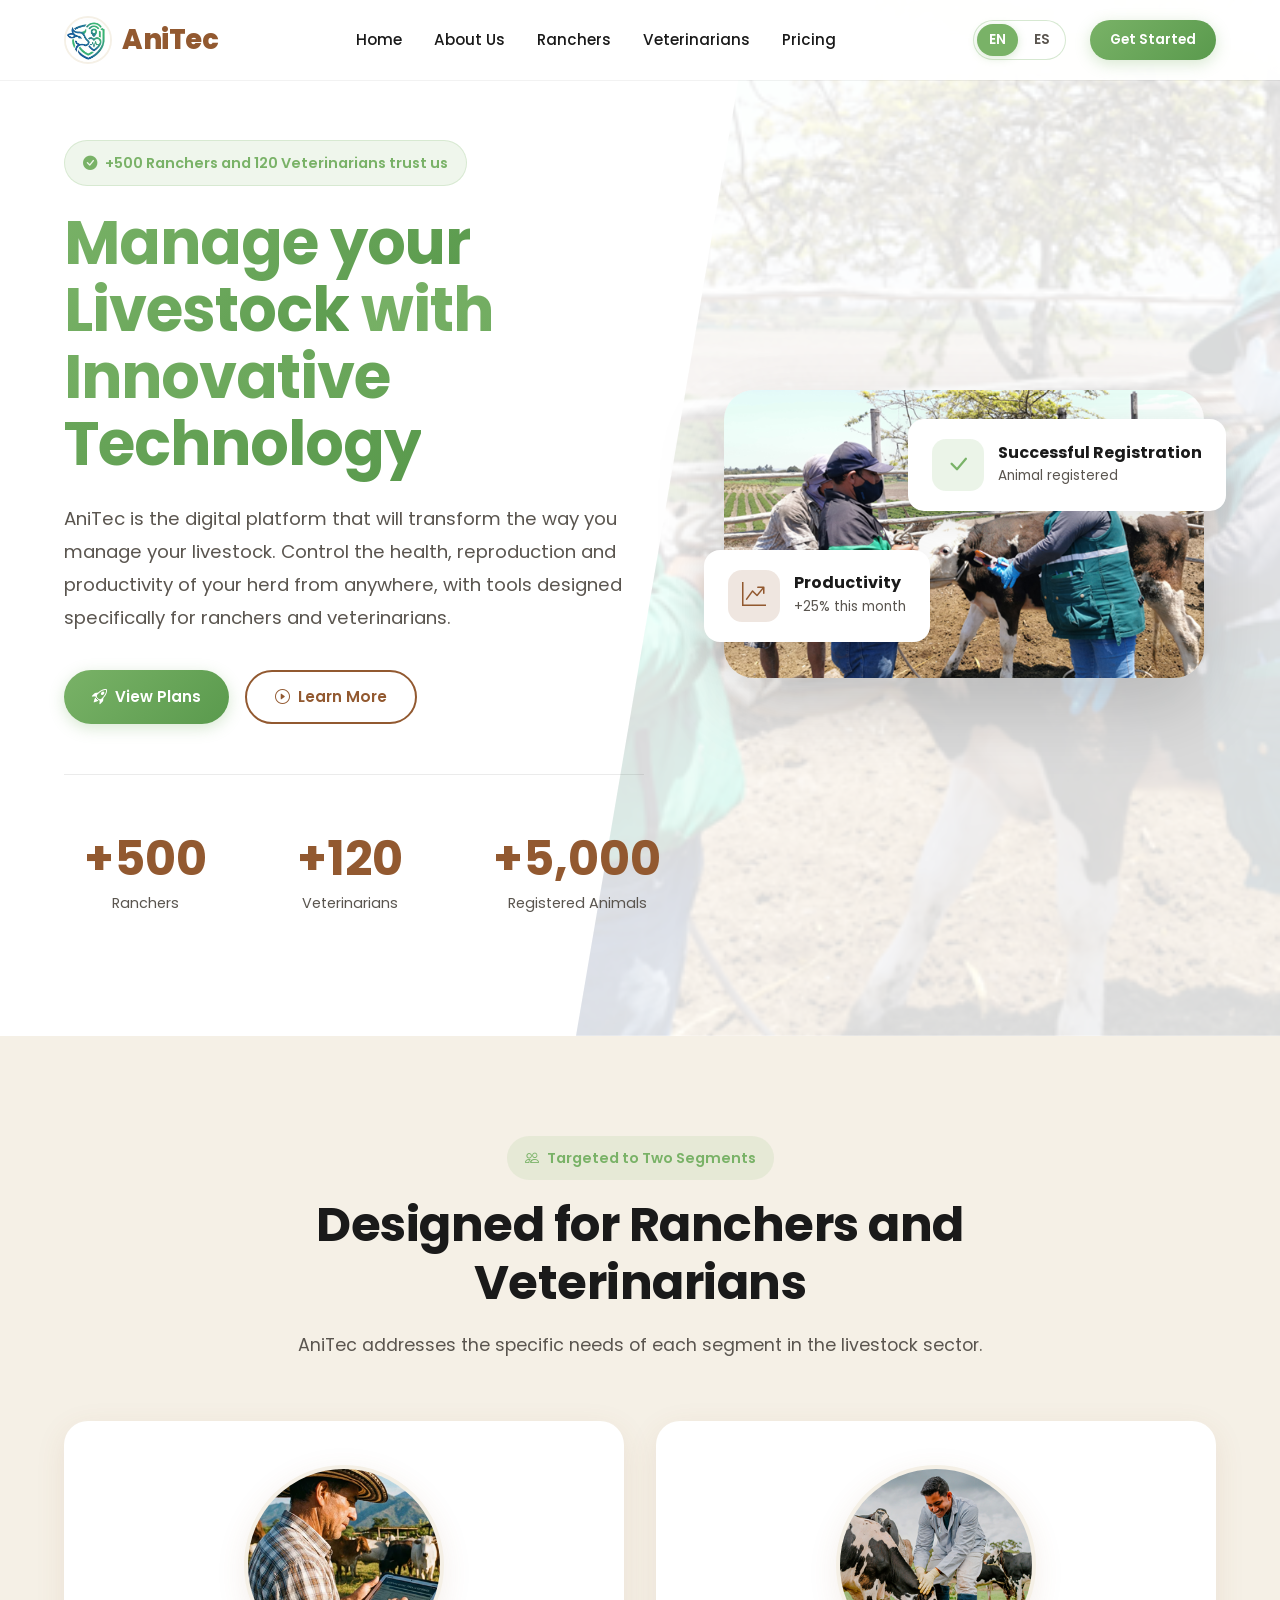
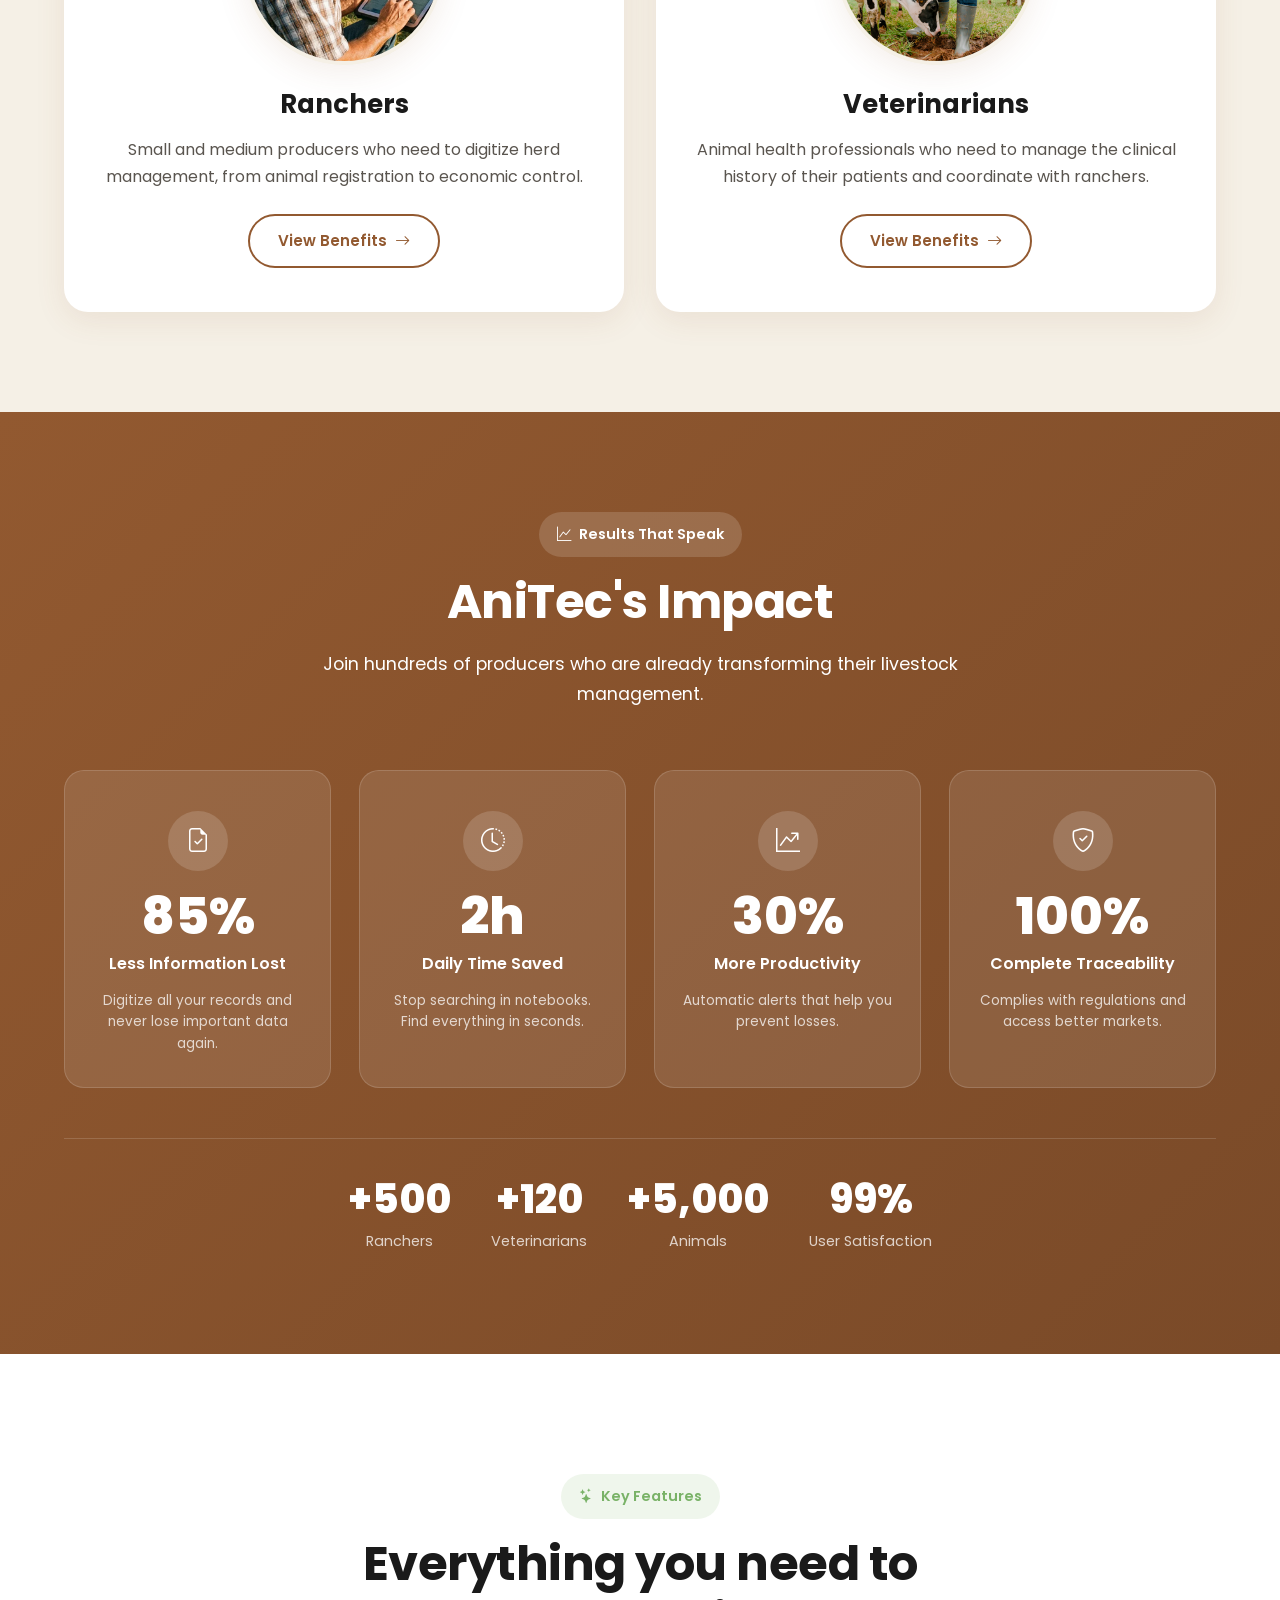
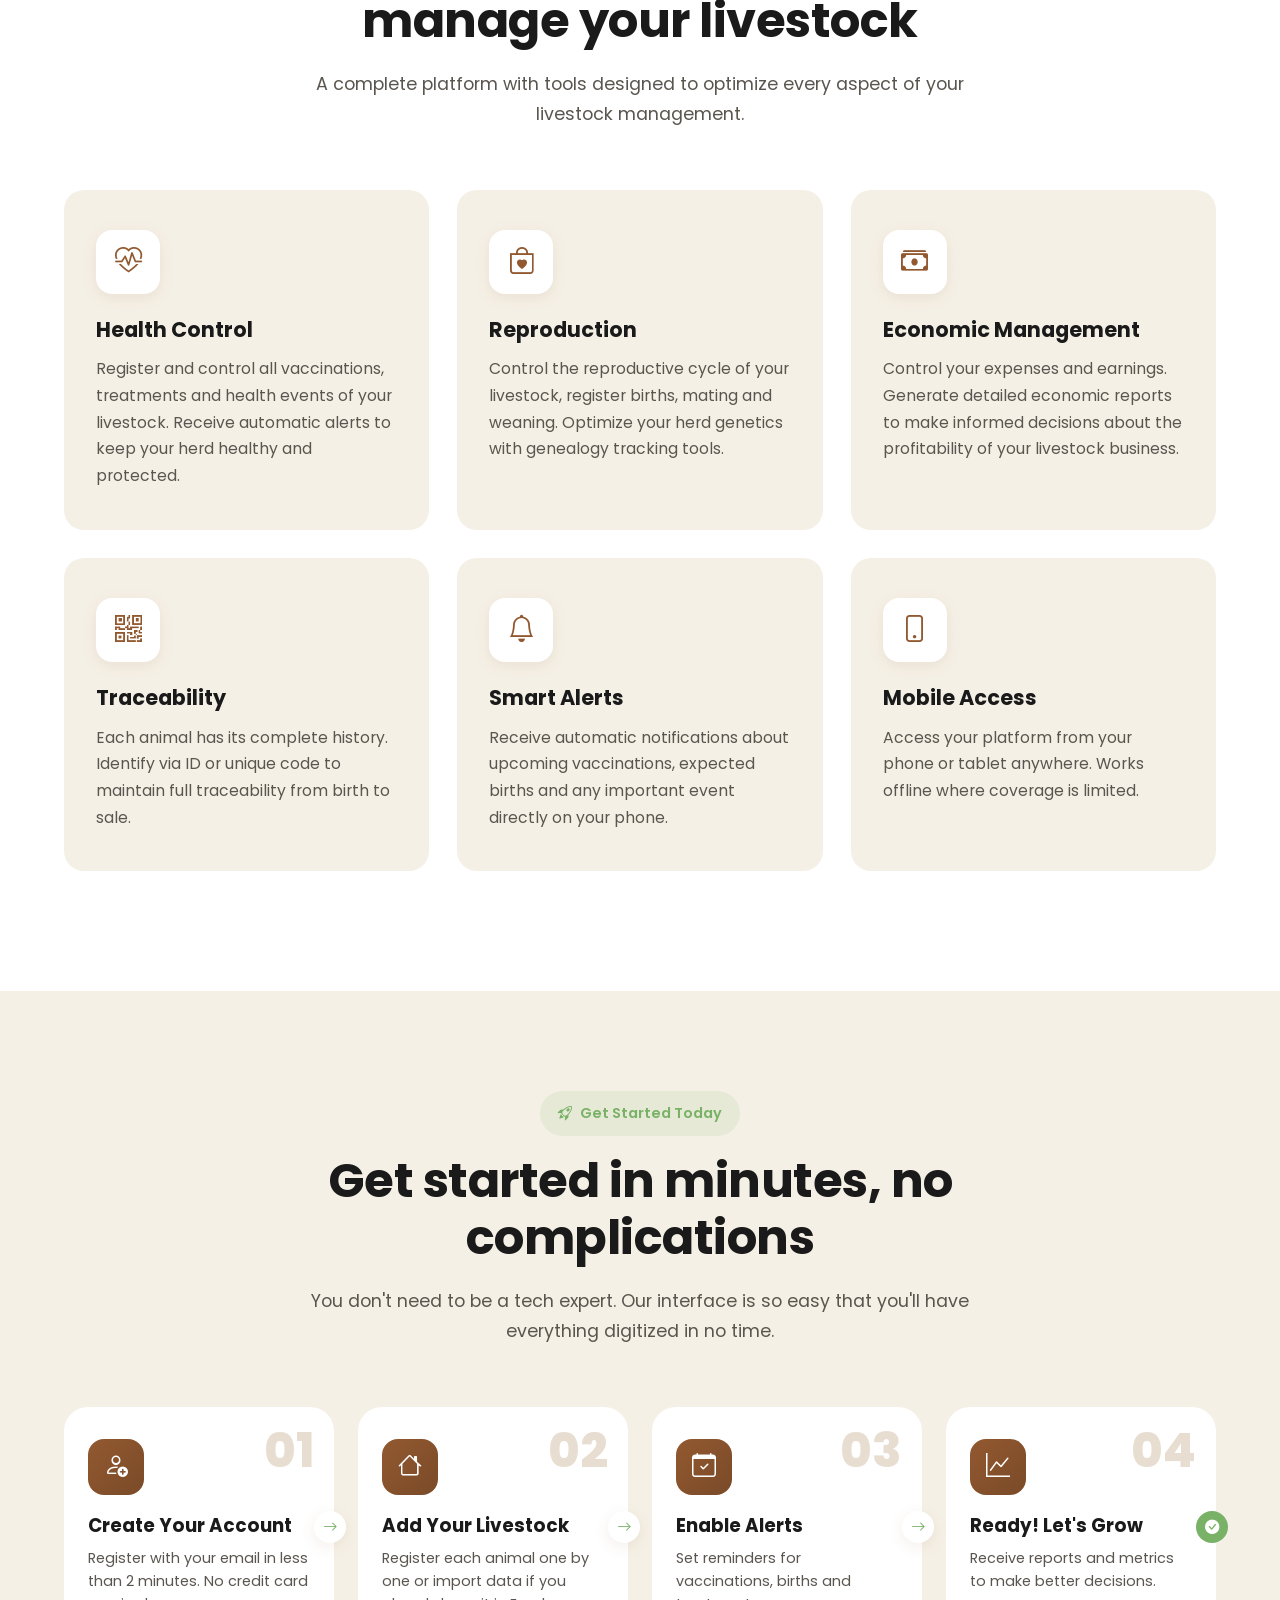
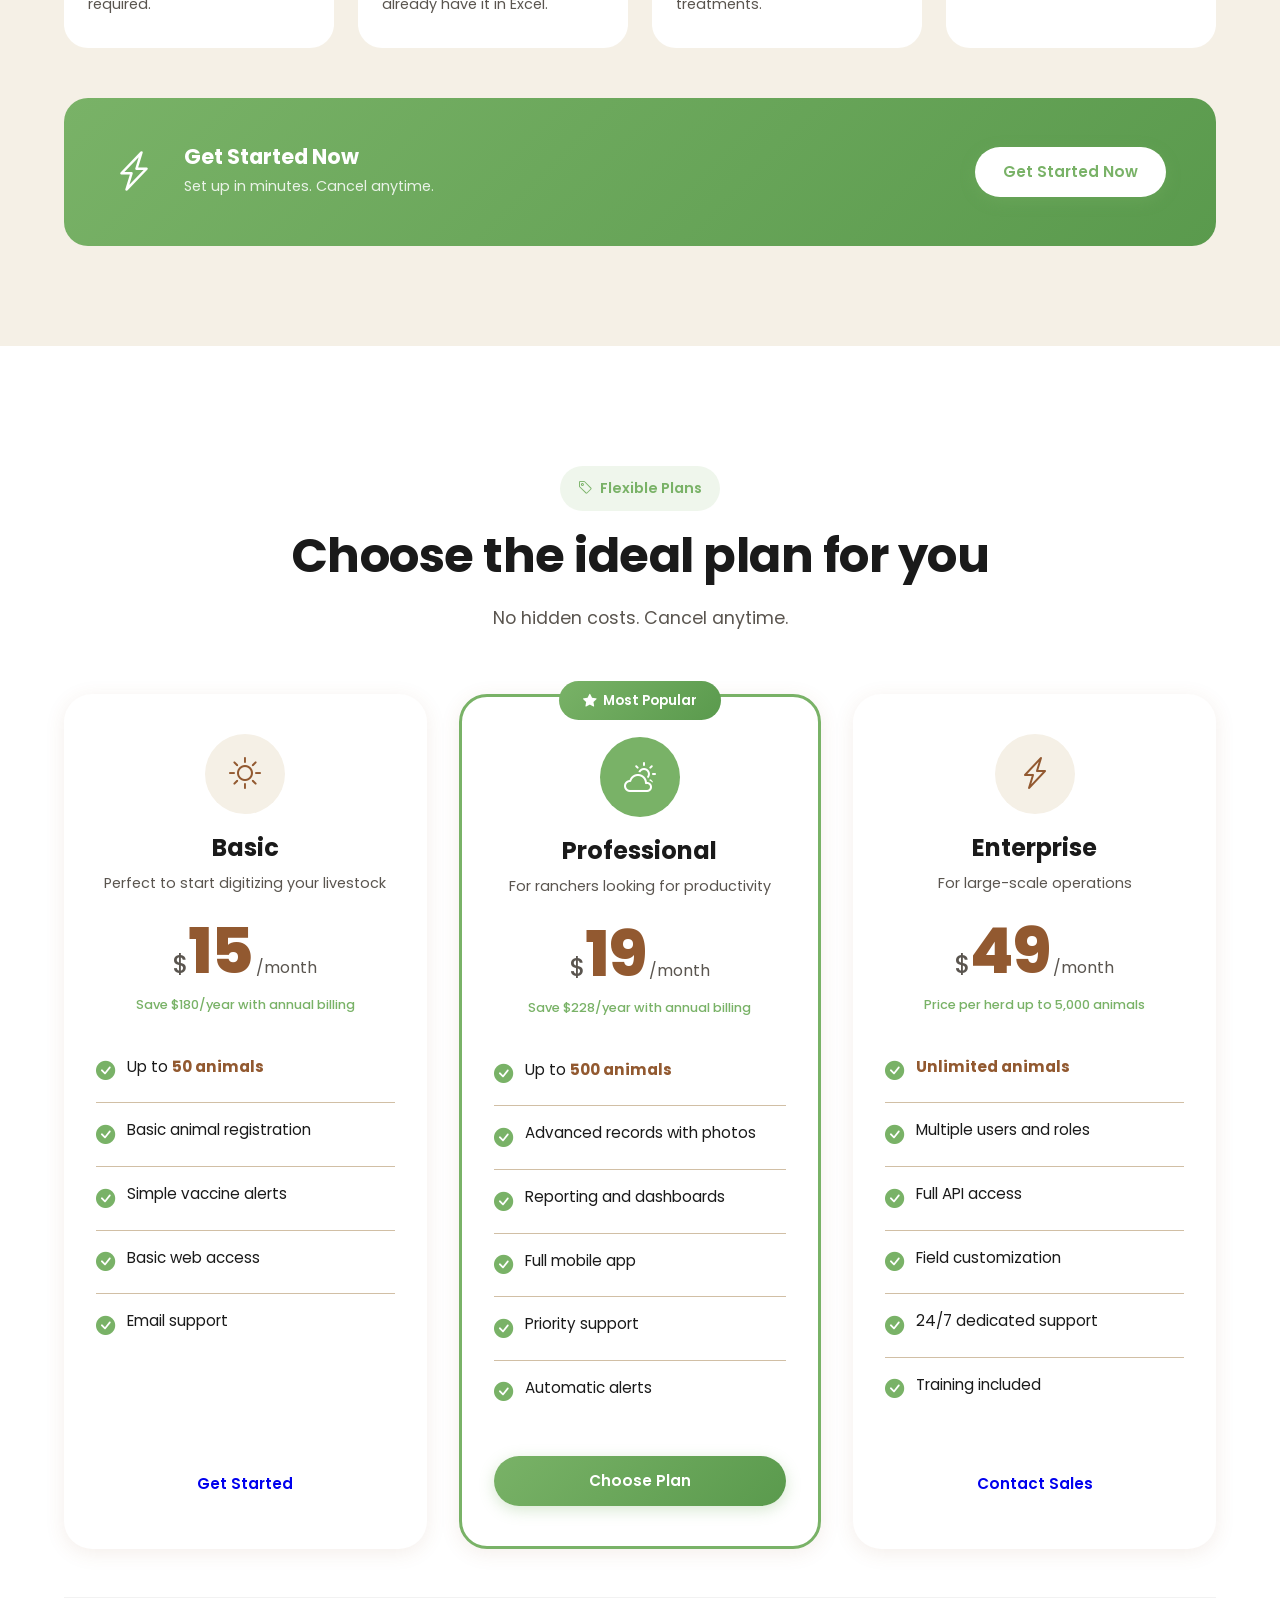
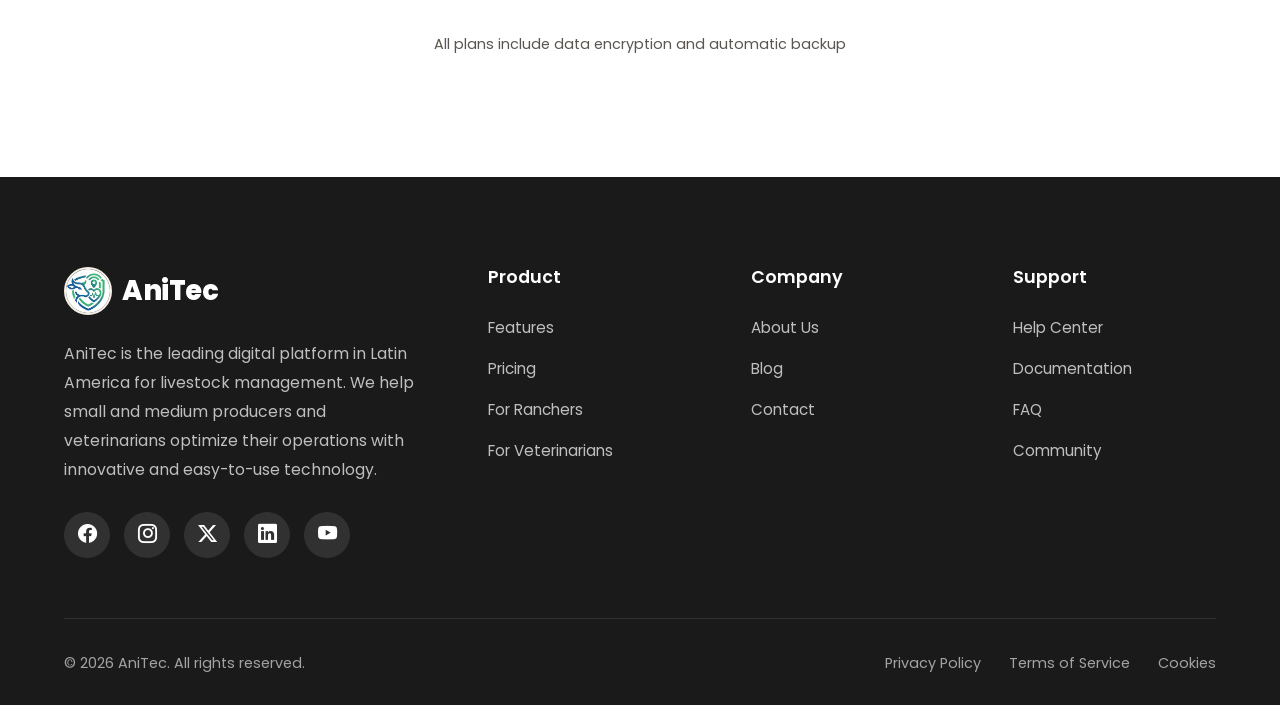
==== index.html @ 2a881848 "chore: add initial project files" ====
<!doctype html>
<html lang="en" data-page="home">
  <head>
    <meta charset="UTF-8" />
    <meta name="viewport" content="width=device-width, initial-scale=1.0" />
    <title>AniTec - Digital Platform for Livestock Management</title>
    <meta name="description" content="AniTec is the leading digital platform in Latin America for livestock management. Manage health, reproduction, and productivity of your herd with innovative technology designed for ranchers and veterinarians." />
    <meta name="keywords" content="livestock management, rancher platform, AniTec, livestock traceability, digital livestock, animal health, herd control, platform for veterinarians, rural technology, livestock organizer, cattle management, farm management, agricultural technology, agtech" />
    <meta name="author" content="AniTec" />
    <meta name="robots" content="index, follow" />
    <meta name="googlebot" content="index, follow" />
    <link rel="canonical" href="https://anitec.com/" />
    
    <!-- Open Graph / Facebook -->
    <meta property="og:type" content="website" />
    <meta property="og:url" content="https://anitec.com/" />
    <meta property="og:title" content="AniTec - Digital Platform for Livestock Management" />
    <meta property="og:description" content="AniTec is the leading digital platform in Latin America for livestock management. Manage health, reproduction, and productivity of your herd with innovative technology." />
    <meta property="og:image" content="https://anitec.com/assets/images/og-image.png" />
    <meta property="og:site_name" content="AniTec" />
    
    <!-- Twitter -->
    <meta property="twitter:card" content="summary_large_image" />
    <meta property="twitter:url" content="https://anitec.com/" />
    <meta property="twitter:title" content="AniTec - Digital Platform for Livestock Management" />
    <meta property="twitter:description" content="AniTec is the leading digital platform in Latin America for livestock management. Manage health, reproduction, and productivity of your herd with innovative technology." />
    <meta property="twitter:image" content="https://anitec.com/assets/images/og-image.png" />
    
    <!-- Favicons -->
    <link rel="shortcut icon" href="./assets/images/logo.ico" type="image/x-icon">
    <link rel="icon" href="./assets/images/logo.png" type="image/png" />
    <link rel="apple-touch-icon" href="./assets/images/logo.png" />
    
    <!-- Theme Color -->
    <meta name="theme-color" content="#79B267" />
    <meta name="msapplication-TileColor" content="#79B267" />
    
    <!-- Fonts Preconnect -->
    <link rel="preconnect" href="https://fonts.googleapis.com" />
    <link rel="preconnect" href="https://fonts.gstatic.com" crossorigin />
    <link
      href="https://fonts.googleapis.com/css2?family=Poppins:wght@300;400;500;600;700;800&display=swap"
      rel="stylesheet"
    />
    <link
      rel="stylesheet"
      href="https://cdn.jsdelivr.net/npm/bootstrap-icons@1.11.3/font/bootstrap-icons.min.css"
    />

    <!-- Stylesheet -->
    <link rel="stylesheet" href="assets/styles/styles.css">
  </head>
  <body>
    <nav class="navbar">
      <div class="nav-container">
        <a href="index.html" class="logo">
          <img src="assets/images/logo.png" alt="AniTec Logo" />
          <span class="logo-text">AniTec</span>
        </a>
        <ul class="nav-menu">
          <li><a href="index.html" class="active" data-i18n="nav.home">Home</a></li>
          <li><a href="assets/pages/about.html" data-i18n="nav.about">About Us</a></li>
          <li><a href="assets/pages/ranchers.html" data-i18n="nav.ranchers">Ranchers</a></li>
          <li><a href="assets/pages/veterinarians.html" data-i18n="nav.veterinarians">Veterinarians</a></li>
          <li><a href="#pricing" data-i18n="nav.pricing">Pricing</a></li>
        </ul>
        <div class="nav-actions">
          <div class="lang-switcher">
            <button class="lang-btn" id="lang-en" onclick="setLanguage('en')">EN</button>
            <button class="lang-btn" id="lang-es" onclick="setLanguage('es')">ES</button>
          </div>
            <a href="https://anitec-frontend.onrender.com/" target="_blank" rel="noreferrer" class="btn btn-success btn-sm" data-i18n="nav.startFree">Get Started</a>
          <button class="mobile-menu-btn">
            <i class="bi bi-list"></i>
          </button>
        </div>
      </div>
    </nav>

    <div class="mobile-menu-overlay"></div>
    <div class="mobile-menu">
      <div class="mobile-menu-header">
        <span
          style="
            font-weight: 700;
            font-size: 1.2rem;
            color: var(--primary-brown);
          "
          data-i18n="nav.menu">Menu</span
        >
        <button class="mobile-menu-close">
          <i class="bi bi-x-lg"></i>
        </button>
      </div>
      <ul class="mobile-menu-links">
        <li><a href="index.html" data-i18n="nav.home">Home</a></li>
        <li><a href="assets/pages/about.html" data-i18n="nav.about">About Us</a></li>
        <li><a href="assets/pages/ranchers.html" data-i18n="nav.ranchers">Ranchers</a></li>
        <li><a href="assets/pages/veterinarians.html" data-i18n="nav.veterinarians">Veterinarians</a></li>
        <li><a href="#pricing" data-i18n="nav.pricing">Pricing</a></li>
      </ul>
      <div class="mobile-menu-cta">
        <a href="#pricing" class="btn btn-success" data-i18n="nav.startFree">Get Started</a>
      </div>
      <div class="mobile-lang-switcher">
        <button class="lang-btn" id="mobile-lang-en" onclick="setLanguage('en')">EN</button>
        <button class="lang-btn" id="mobile-lang-es" onclick="setLanguage('es')">ES</button>
      </div>
    </div>

    <section class="hero">
      <div class="container">
        <div class="hero-content">
          <div class="hero-text">
            <div class="hero-badge">
              <i class="bi bi-check-circle-fill"></i>
              <span data-i18n="hero.badge">+500 Ranchers and 120 Veterinarians trust us</span>
            </div>
            <h1 class="hero-title">
              <span data-i18n="hero.title1">Manage your </span><span data-i18n="hero.title2" class="highlight">Livestock</span><span data-i18n="hero.title3"> with Innovative Technology</span>
            </h1>
            <p class="hero-description" data-i18n="hero.description">
              AniTec is the digital platform that will transform the way you
              manage your livestock. Control the health, reproduction and
              productivity of your herd from anywhere, with tools designed
              specifically for <strong>ranchers</strong> and
              <strong>veterinarians</strong>.
            </p>
            <div class="hero-buttons">
              <a href="https://anitec-frontend.onrender.com/" target="_blank" rel="noreferrer" class="btn btn-success">
                <i class="bi bi-rocket-takeoff"></i>
                <span data-i18n="hero.tryFree">View Plans</span>
              </a>
              <a href="#features" class="btn btn-secondary">
                <i class="bi bi-play-circle"></i>
                <span data-i18n="hero.learnMore">Learn More</span>
              </a>
            </div>
            <div class="hero-stats">
              <div class="stat-item">
                <div class="stat-number">+500</div>
                <div class="stat-label" data-i18n="hero.stat1">Ranchers</div>
              </div>
              <div class="stat-item">
                <div class="stat-number">+120</div>
                <div class="stat-label" data-i18n="hero.stat2">Veterinarians</div>
              </div>
              <div class="stat-item">
                <div class="stat-number">+5,000</div>
                <div class="stat-label" data-i18n="hero.stat3">Registered Animals</div>
              </div>
            </div>
          </div>
          <div class="hero-image-wrapper">
            <img
              src="assets/images/home/hero-section.png"
              alt="AniTec Dashboard"
              class="hero-image"
            />
            <div class="hero-floating-card hero-floating-card-1">
              <div class="floating-icon green">
                <i class="bi bi-check-lg"></i>
              </div>
              <div class="floating-text">
                <h4 data-i18n="hero.statsAd1" >Successful Registration</h4>
                <p data-i18n="hero.statsAd2" >Animal registered</p>
              </div>
            </div>
            <div class="hero-floating-card hero-floating-card-2">
              <div class="floating-icon brown">
                <i class="bi bi-graph-up-arrow"></i>
              </div>
              <div class="floating-text">
                <h4 data-i18n="hero.statsAd3" >Productivity</h4>
                <p data-i18n="hero.statsAd4" >+25% this month</p>
              </div>
            </div>
          </div>
        </div>
      </div>
    </section>

    <section class="segments" id="segments">
      <div class="container">
        <div class="section-header">
          <span class="section-subtitle">
            <i class="bi bi-people"></i>
            <span data-i18n="segments.subtitle">Targeted to Two Segments</span>
          </span>
          <h2 class="section-title" data-i18n="segments.title">Designed for Ranchers and Veterinarians</h2>
          <p class="section-description" data-i18n="segments.description">
            AniTec addresses the specific needs of each segment in the livestock
            sector.
          </p>
        </div>
        <div class="segments-grid">
          <div class="segment-card">
            <div class="segment-image">
              <img src="assets/images/home/rancher.png" alt="Rancher" />
            </div>
            <h3 class="segment-title" data-i18n="segments.ranchersTitle">Ranchers</h3>
            <p class="segment-description" data-i18n="segments.ranchersDesc">
              Small and medium producers who need to digitize herd management,
              from animal registration to economic control.
            </p>
            <a href="assets/pages/ranchers.html" class="btn btn-secondary">
              <span data-i18n="segments.viewBenefits">View Benefits</span> <i class="bi bi-arrow-right"></i>
            </a>
          </div>
          <div class="segment-card">
            <div class="segment-image">
              <img
                src="assets/images/home/veterinarian.png"
                alt="Veterinarian"
              />
            </div>
            <h3 class="segment-title" data-i18n="segments.vetsTitle">Veterinarians</h3>
            <p class="segment-description" data-i18n="segments.vetsDesc">
              Animal health professionals who need to manage the clinical
              history of their patients and coordinate with ranchers.
            </p>
            <a href="assets/pages/veterinarians.html" class="btn btn-secondary">
              <span data-i18n="segments.viewBenefits">View Benefits</span> <i class="bi bi-arrow-right"></i>
            </a>
          </div>
        </div>
      </div>
    </section>

    <section class="metrics" id="metrics">
      <div class="container">
        <div class="section-header">
          <span class="section-subtitle">
            <i class="bi bi-graph-up"></i>
            <span data-i18n="metrics.subtitle">Results That Speak</span>
          </span>
          <h2 class="section-title" data-i18n="metrics.title">AniTec's Impact</h2>
          <p class="section-description" data-i18n="metrics.description">
            Join hundreds of producers who are already transforming their
            livestock management.
          </p>
        </div>
        <div class="metrics-grid">
          <div class="metric-card">
            <div class="metric-icon">
              <i class="bi bi-file-earmark-check"></i>
            </div>
            <div class="metric-number">85%</div>
            <div class="metric-label" data-i18n="metrics.label1">Less Information Lost</div>
            <p class="metric-description" data-i18n="metrics.desc1">
              Digitize all your records and never lose important data again.
            </p>
          </div>
          <div class="metric-card">
            <div class="metric-icon">
              <i class="bi bi-clock-history"></i>
            </div>
            <div class="metric-number">2h</div>
            <div class="metric-label" data-i18n="metrics.label2">Daily Time Saved</div>
            <p class="metric-description" data-i18n="metrics.desc2">
              Stop searching in notebooks. Find everything in seconds.
            </p>
          </div>
          <div class="metric-card">
            <div class="metric-icon">
              <i class="bi bi-graph-up-arrow"></i>
            </div>
            <div class="metric-number">30%</div>
            <div class="metric-label" data-i18n="metrics.label3">More Productivity</div>
            <p class="metric-description" data-i18n="metrics.desc3">
              Automatic alerts that help you prevent losses.
            </p>
          </div>
          <div class="metric-card">
            <div class="metric-icon">
              <i class="bi bi-shield-check"></i>
            </div>
            <div class="metric-number">100%</div>
            <div class="metric-label" data-i18n="metrics.label4">Complete Traceability</div>
            <p class="metric-description" data-i18n="metrics.desc4">
              Complies with regulations and access better markets.
            </p>
          </div>
        </div>
        <div class="metrics-footer">
          <div class="metrics-stat">
            <span class="metrics-stat-number">+500</span>
            <span class="metrics-stat-label" data-i18n="metrics.stat1">Ranchers<br />trust AniTec</span>
          </div>
          <div class="metrics-stat">
            <span class="metrics-stat-number">+120</span>
            <span class="metrics-stat-label" data-i18n="metrics.stat2"
              >Veterinarians<br />use the platform</span
            >
          </div>
          <div class="metrics-stat">
            <span class="metrics-stat-number">+5,000</span>
            <span class="metrics-stat-label" data-i18n="metrics.stat3">Animals<br />registered</span>
          </div>
          <div class="metrics-stat">
            <span class="metrics-stat-number">99%</span>
            <span class="metrics-stat-label" data-i18n="metrics.stat4">User Satisfaction</span>
          </div>
        </div>
      </div>
    </section>

    <section class="features" id="features">
      <div class="container">
        <div class="section-header">
          <span class="section-subtitle">
            <i class="bi bi-stars"></i>
            <span data-i18n="features.subtitle">Key Features</span>
          </span>
          <h2 class="section-title" data-i18n="features.title">
            Everything you need to manage your livestock
          </h2>
          <p class="section-description" data-i18n="features.description">
            A complete platform with tools designed to optimize every aspect of
            your livestock management.
          </p>
        </div>
        <div class="features-grid">
          <div class="feature-card">
            <div class="feature-icon">
              <i class="bi bi-heart-pulse"></i>
            </div>
            <h3 class="feature-title" data-i18n="features.healthTitle">Health Control</h3>
            <p class="feature-description" data-i18n="features.healthDesc">
              Register and control all vaccinations, treatments and health
              events of your livestock. Receive automatic alerts to keep your
              herd healthy and protected.
            </p>
          </div>
          <div class="feature-card">
            <div class="feature-icon">
              <i class="bi bi-bag-heart"></i>
            </div>
            <h3 class="feature-title" data-i18n="features.reproTitle">Reproduction</h3>
            <p class="feature-description" data-i18n="features.reproDesc">
              Control the reproductive cycle of your livestock, register births,
              mating and weaning. Optimize your herd genetics with genealogy
              tracking tools.
            </p>
          </div>
          <div class="feature-card">
            <div class="feature-icon">
              <i class="bi bi-cash-stack"></i>
            </div>
            <h3 class="feature-title" data-i18n="features.economicTitle">Economic Management</h3>
            <p class="feature-description" data-i18n="features.economicDesc">
              Control your expenses and earnings. Generate detailed economic
              reports to make informed decisions about the profitability of your
              livestock business.
            </p>
          </div>
          <div class="feature-card">
            <div class="feature-icon">
              <i class="bi bi-qr-code"></i>
            </div>
            <h3 class="feature-title" data-i18n="features.traceTitle">Traceability</h3>
            <p class="feature-description" data-i18n="features.traceDesc">
              Each animal has its complete history. Identify via QR or unique
              code to maintain full traceability from birth to sale.
            </p>
          </div>
          <div class="feature-card">
            <div class="feature-icon">
              <i class="bi bi-bell"></i>
            </div>
            <h3 class="feature-title" data-i18n="features.alertsTitle">Smart Alerts</h3>
            <p class="feature-description" data-i18n="features.alertsDesc">
              Receive automatic notifications about upcoming vaccinations,
              expected births and any important event directly on your phone.
            </p>
          </div>
          <div class="feature-card">
            <div class="feature-icon">
              <i class="bi bi-phone"></i>
            </div>
            <h3 class="feature-title" data-i18n="features.mobileTitle">Mobile Access</h3>
            <p class="feature-description" data-i18n="features.mobileDesc">
              Access your platform from your phone or tablet anywhere. Works
              offline where coverage is limited.
            </p>
          </div>
        </div>
      </div>
    </section>

    <section class="how-it-works" id="how-it-works">
      <div class="container">
        <div class="section-header">
          <span class="section-subtitle">
            <i class="bi bi-rocket-takeoff"></i>
            <span data-i18n="howItWorks.subtitle">Get Started Today</span>
          </span>
          <h2 class="section-title" data-i18n="howItWorks.title">
            Get started in minutes, no complications
          </h2>
          <p class="section-description" data-i18n="howItWorks.description">
            You don't need to be a tech expert. Our interface is so easy that
            you'll have everything digitized in no time.
          </p>
        </div>
        <div class="steps-grid">
          <div class="step-card">
            <div class="step-number">01</div>
            <div class="step-content">
              <div class="step-icon">
                <i class="bi bi-person-add"></i>
              </div>
              <h3 class="step-title" data-i18n="howItWorks.step1Title">Create Your Account</h3>
              <p class="step-description" data-i18n="howItWorks.step1Desc">
                Register with your email in less than 2 minutes. No credit card
                required.
              </p>
            </div>
            <div class="step-arrow">
              <i class="bi bi-arrow-right"></i>
            </div>
          </div>
          <div class="step-card">
            <div class="step-number">02</div>
            <div class="step-content">
              <div class="step-icon">
                <i class="bi bi-house"></i>
              </div>
              <h3 class="step-title" data-i18n="howItWorks.step2Title">Add Your Livestock</h3>
              <p class="step-description" data-i18n="howItWorks.step2Desc">
                Register each animal one by one or import data if you already
                have it in Excel.
              </p>
            </div>
            <div class="step-arrow">
              <i class="bi bi-arrow-right"></i>
            </div>
          </div>
          <div class="step-card">
            <div class="step-number">03</div>
            <div class="step-content">
              <div class="step-icon">
                <i class="bi bi-calendar-check"></i>
              </div>
              <h3 class="step-title" data-i18n="howItWorks.step3Title">Enable Alerts</h3>
              <p class="step-description" data-i18n="howItWorks.step3Desc">
                Set reminders for vaccinations, births and treatments.
              </p>
            </div>
            <div class="step-arrow">
              <i class="bi bi-arrow-right"></i>
            </div>
          </div>
          <div class="step-card">
            <div class="step-number">04</div>
            <div class="step-content">
              <div class="step-icon">
                <i class="bi bi-graph-up"></i>
              </div>
              <h3 class="step-title" data-i18n="howItWorks.step4Title">Ready! Let's Grow</h3>
              <p class="step-description" data-i18n="howItWorks.step4Desc">
                Receive reports and metrics to make better decisions.
              </p>
            </div>
            <div class="step-check">
              <i class="bi bi-check-circle-fill"></i>
            </div>
          </div>
        </div>
        <div class="how-it-works-cta">
          <div class="how-it-works-cta-content">
            <i class="bi bi-lightning-charge"></i>
            <div>
              <h4 data-i18n="howItWorks.ctaTitle">Get Started Now</h4>
              <p data-i18n="howItWorks.ctaDesc">Set up in minutes. Cancel anytime.</p>
            </div>
            <a href="https://anitec-frontend.onrender.com/" target="_blank" rel="noreferrer" class="btn btn-success" data-i18n="howItWorks.ctaTitle">Get Started Now</a>
          </div>
        </div>
      </div>
    </section>

    <section class="pricing" id="pricing">
      <div class="container">
        <div class="section-header">
          <span class="section-subtitle">
            <i class="bi bi-tag"></i>
            <span data-i18n="pricing.subtitle">Flexible Plans</span>
          </span>
          <h2 class="section-title" data-i18n="pricing.title">Choose the ideal plan for you</h2>
          <p class="section-description" data-i18n="pricing.description">
            No hidden costs. Cancel anytime.
          </p>
        </div>
        <div class="pricing-grid">
          <div class="pricing-card">
            <div class="pricing-header">
              <div class="pricing-icon">
                <i class="bi bi-sun"></i>
              </div>
              <h3 class="pricing-title" data-i18n="pricing.basic">Basic</h3>
              <p class="pricing-description" data-i18n="pricing.basicDesc">
                Perfect to start digitizing your livestock
              </p>
            </div>
            <div class="pricing-price">
              <span class="currency">$</span>
              <span class="amount">15</span>
              <span class="period" data-i18n="pricing.period">/month</span>
            </div>
            <span class="pricing-price-note" data-i18n="pricing.freeForever">Save $180/year with annual billing</span>
            <ul class="pricing-features">
              <li>
                <i class="bi bi-check-circle-fill"></i>
                <span data-i18n="pricing.upTo50">Up to <strong>50 animals</strong></span>
              </li>
              <li>
                <i class="bi bi-check-circle-fill"></i>
                <span data-i18n="pricing.basicReg">Basic animal registration</span>
              </li>
              <li>
                <i class="bi bi-check-circle-fill"></i>
                <span data-i18n="pricing.simpleAlerts">Simple vaccine alerts</span>
              </li>
              <li>
                <i class="bi bi-check-circle-fill"></i>
                <span data-i18n="pricing.basicWeb">Basic web access</span>
              </li>
              <li>
                <i class="bi bi-check-circle-fill"></i>
                <span data-i18n="pricing.emailSupport">Email support</span>
              </li>
            </ul>
            <a href="https://anitec-frontend.onrender.com/" target="_blank" rel="noreferrer" class="btn btn-outline pricing-btn" data-i18n="pricing.startFree">Get Started</a>
          </div>
          <div class="pricing-card featured">
            <div class="pricing-badge">
              <i class="bi bi-star-fill"></i>
              <span data-i18n="pricing.mostPopular">Most Popular</span>
            </div>
            <div class="pricing-header">
              <div class="pricing-icon">
                <i class="bi bi-cloud-sun"></i>
              </div>
              <h3 class="pricing-title" data-i18n="pricing.professional">Professional</h3>
              <p class="pricing-description" data-i18n="pricing.profDesc">
                For ranchers looking for productivity
              </p>
            </div>
            <div class="pricing-price">
              <span class="currency">$</span>
              <span class="amount">19</span>
              <span class="period" data-i18n="pricing.period">/month</span>
            </div>
            <span class="pricing-price-note" data-i18n="pricing.save"
              >Save $228/year with annual billing</span
            >
            <ul class="pricing-features">
              <li>
                <i class="bi bi-check-circle-fill"></i>
                <span data-i18n="pricing.upTo500">Up to <strong>500 animals</strong></span>
              </li>
              <li>
                <i class="bi bi-check-circle-fill"></i>
                <span data-i18n="pricing.advancedReg">Advanced records with photos</span>
              </li>
              <li>
                <i class="bi bi-check-circle-fill"></i>
                <span data-i18n="pricing.reports">Reporting and dashboards</span>
              </li>
              <li>
                <i class="bi bi-check-circle-fill"></i>
                <span data-i18n="pricing.fullMobile">Full mobile app</span>
              </li>
              <li>
                <i class="bi bi-check-circle-fill"></i>
                <span data-i18n="pricing.prioritySupport">Priority support</span>
              </li>
              <li>
                <i class="bi bi-check-circle-fill"></i>
                <span data-i18n="pricing.autoAlerts">Automatic alerts</span>
              </li>
            </ul>
            <a href="https://anitec-frontend.onrender.com/" target="_blank" rel="noreferrer" class="btn btn-success pricing-btn" data-i18n="pricing.choosePlan">Choose Plan</a>
          </div>
          <div class="pricing-card">
            <div class="pricing-header">
              <div class="pricing-icon">
                <i class="bi bi-lightning-charge"></i>
              </div>
              <h3 class="pricing-title" data-i18n="pricing.enterprise">Enterprise</h3>
              <p class="pricing-description" data-i18n="pricing.entDesc">For large-scale operations</p>
            </div>
            <div class="pricing-price">
              <span class="currency">$</span>
              <span class="amount">49</span>
              <span class="period" data-i18n="pricing.period">/month</span>
            </div>
            <span class="pricing-price-note" data-i18n="pricing.perHerd"
              >Price per herd up to 5,000 animals</span
            >
            <ul class="pricing-features">
              <li>
                <i class="bi bi-check-circle-fill"></i>
                <span data-i18n="pricing.unlimited"><strong>Unlimited animals</strong></span>
              </li>
              <li>
                <i class="bi bi-check-circle-fill"></i>
                <span data-i18n="pricing.multiUser">Multiple users and roles</span>
              </li>
              <li>
                <i class="bi bi-check-circle-fill"></i>
                <span data-i18n="pricing.apiAccess">Full API access</span>
              </li>
              <li>
                <i class="bi bi-check-circle-fill"></i>
                <span data-i18n="pricing.customization">Field customization</span>
              </li>
              <li>
                <i class="bi bi-check-circle-fill"></i>
                <span data-i18n="pricing.support24_7">24/7 dedicated support</span>
              </li>
              <li>
                <i class="bi bi-check-circle-fill"></i>
                <span data-i18n="pricing.training">Training included</span>
              </li>
            </ul>
            <a href="https://anitec-frontend.onrender.com/" target="_blank" rel="noreferrer" class="btn btn-outline pricing-btn" data-i18n="pricing.contactSales">Contact Sales</a>
          </div>
        </div>
        <div class="pricing-footer">
          <p data-i18n="pricing.encryption">
            <i class="bi bi-shield-check"></i>
            All plans include data encryption and automatic backup
          </p>
        </div>
      </div>
    </section>

    <footer id="contact">
      <div class="container">
        <div class="footer-grid">
          <div class="footer-about">
            <a href="index.html" class="logo">
              <img src="assets/images/logo.png" alt="AniTec Logo" />
              <span class="logo-text">AniTec</span>
            </a>
            <p class="footer-description" data-i18n="footer.desc">
              AniTec is the leading digital platform in Latin America for
              livestock management. We help small and medium producers and
              veterinarians optimize their operations with innovative and
              easy-to-use technology.
            </p>
            <div class="footer-social">
              <a href="#"><i class="bi bi-facebook"></i></a>
              <a href="#"><i class="bi bi-instagram"></i></a>
              <a href="#"><i class="bi bi-twitter-x"></i></a>
              <a href="#"><i class="bi bi-linkedin"></i></a>
              <a href="#"><i class="bi bi-youtube"></i></a>
            </div>
          </div>
          <div class="footer-column">
            <h4 class="footer-title" data-i18n="footer.product">Product</h4>
            <ul class="footer-links">
              <li><a href="#features" data-i18n="footer.features">Features</a></li>
              <li><a href="#pricing" data-i18n="footer.pricing">Pricing</a></li>
              <li><a href="assets/pages/ranchers.html" data-i18n="footer.forRanchers">For Ranchers</a></li>
              <li><a href="assets/pages/veterinarians.html" data-i18n="footer.forVets">For Veterinarians</a></li>
            </ul>
          </div>
          <div class="footer-column">
            <h4 class="footer-title" data-i18n="footer.company">Company</h4>
            <ul class="footer-links">
              <li><a href="assets/pages/about.html" data-i18n="footer.about">About Us</a></li>
              <li><a href="#" data-i18n="footer.blog">Blog</a></li>
              <li><a href="#contact" data-i18n="footer.contact">Contact</a></li>
            </ul>
          </div>
          <div class="footer-column">
            <h4 class="footer-title" data-i18n="footer.support">Support</h4>
            <ul class="footer-links">
              <li><a href="#" data-i18n="footer.helpCenter">Help Center</a></li>
              <li><a href="#" data-i18n="footer.documentation">Documentation</a></li>
              <li><a href="#" data-i18n="footer.faq">FAQ</a></li>
              <li><a href="#" data-i18n="footer.community">Community</a></li>
            </ul>
          </div>
        </div>
        <div class="footer-bottom">
          <p class="footer-copyright" data-i18n="footer.copyright">© 2026 AniTec. All rights reserved.</p>
          <div class="footer-legal">
            <a href="#" data-i18n="footer.privacy">Privacy Policy</a>
            <a href="#" data-i18n="footer.terms">Terms of Service</a>
            <a href="#" data-i18n="footer.cookies">Cookies</a>
          </div>
        </div>
      </div>
    </footer>

    <script src="assets/scripts/i18n.js"></script>
    <script src="assets/scripts/script.js"></script>
  </body>
</html>
---- assets/styles/styles.css ----
:root {
  --primary-brown: #925930;
  --primary-green: #79b267;
  --primary-cream: #f5f0e6;
  --secondary-brown: #a3794f;
  --secondary-green: #a3c4a8;
  --secondary-cream: #d1bfa5;
  --text-dark: #1a1a1a;
  --text-light: #5a554f;
  --white: #ffffff;
  --shadow-light: rgba(146, 89, 48, 0.1);
  --shadow-medium: rgba(146, 89, 48, 0.2);
  --gradient-green: linear-gradient(135deg, #79b267 0%, #5a9a4d 100%);
  --gradient-brown: linear-gradient(135deg, #925930 0%, #7a4a28 100%);
}

* {
  margin: 0;
  padding: 0;
  box-sizing: border-box;
}

html {
  scroll-behavior: smooth;
}

body {
  font-family: "Poppins", sans-serif;
  background-color: var(--primary-cream);
  color: var(--text-dark);
  line-height: 1.7;
  overflow-x: hidden;
}

body.menu-open {
  overflow: hidden;
}

h1,
h2,
h3,
h4,
h5,
h6 {
  font-family: "Poppins", sans-serif;
  font-weight: 700;
  line-height: 1.2;
}

.container {
  max-width: 1200px;
  margin: 0 auto;
  padding: 0 24px;
}

.btn {
  padding: 12px 28px;
  border-radius: 50px;
  font-weight: 600;
  font-size: 0.95rem;
  cursor: pointer;
  transition: all 0.3s cubic-bezier(0.4, 0, 0.2, 1);
  text-decoration: none;
  display: inline-flex;
  align-items: center;
  gap: 8px;
  border: none;
  font-family: "Poppins", sans-serif;
}

.btn-primary {
  background: var(--gradient-brown);
  color: var(--white);
  box-shadow: 0 4px 15px rgba(146, 89, 48, 0.3);
}

.btn-primary:hover {
  transform: translateY(-2px);
  box-shadow: 0 8px 25px rgba(146, 89, 48, 0.4);
}

.btn-secondary {
  background: transparent;
  color: var(--primary-brown);
  border: 2px solid var(--primary-brown);
}

.btn-secondary:hover {
  background: var(--primary-brown);
  color: var(--white);
}

.btn-success {
  background: var(--gradient-green);
  color: var(--white);
  box-shadow: 0 4px 15px rgba(121, 178, 103, 0.3);
}

.btn-success:hover {
  transform: translateY(-2px);
  box-shadow: 0 8px 25px rgba(121, 178, 103, 0.4);
}

.mobile-menu-btn {
  display: none;
  background: none;
  border: none;
  font-size: 1.6rem;
  color: var(--primary-brown);
  cursor: pointer;
  padding: 8px;
  line-height: 1;
}

/* Navigation */
.navbar {
  position: fixed;
  top: 0;
  left: 0;
  right: 0;
  background: rgba(255, 255, 255, 0.95);
  backdrop-filter: blur(20px);
  z-index: 1000;
  transition: all 0.3s ease;
  box-shadow: 0 1px 0 rgba(0, 0, 0, 0.05);
}

.navbar.scrolled {
  box-shadow: 0 4px 30px var(--shadow-light);
}

.nav-container {
  display: flex;
  justify-content: space-between;
  align-items: center;
  padding: 16px 24px;
  max-width: 1200px;
  margin: 0 auto;
}

.logo {
  display: flex;
  align-items: center;
  gap: 10px;
  text-decoration: none;
}

.logo img {
  height: 48px;
  width: 48px;
  border-radius: 50%;
  object-fit: cover;
  border: 2px solid var(--primary-cream);
}

.logo-text {
  font-family: "Poppins", sans-serif;
  font-size: 1.7rem;
  font-weight: 800;
  color: var(--primary-brown);
  letter-spacing: -0.5px;
}

.nav-menu {
  display: flex;
  align-items: center;
  gap: 32px;
  list-style: none;
}

.nav-menu a {
  text-decoration: none;
  color: var(--text-dark);
  font-weight: 500;
  font-size: 0.95rem;
  transition: all 0.3s ease;
  position: relative;
}

.nav-menu a::after {
  content: "";
  position: absolute;
  bottom: -6px;
  left: 0;
  width: 0;
  height: 2px;
  background: var(--primary-green);
  transition: width 0.3s ease;
  border-radius: 2px;
}

.nav-menu a:hover {
  color: var(--primary-brown);
}

.nav-menu a:hover::after {
  width: 100%;
}

.nav-actions {
  display: flex;
  gap: 12px;
  align-items: center;
}

.btn-sm {
  padding: 8px 20px;
  font-size: 0.85rem;
}

/* Mobile Menu */
.mobile-menu-overlay,
.mobile-menu {
  display: none;
}

/* Hero Section */
.hero {
  min-height: 100vh;
  padding: 140px 0 100px;
  background: var(--white);
  position: relative;
  overflow: hidden;
}

.hero::before {
  content: "";
  position: absolute;
  top: 0;
  right: 0;
  width: 55%;
  height: 100%;
  background: url("../images/home/hero-section.png") no-repeat center center;
  background-size: cover;
  opacity: 0.15;
  clip-path: polygon(25% 0, 100% 0, 100% 100%, 0% 100%);
}

.hero-content {
  display: grid;
  grid-template-columns: 1fr 1fr;
  gap: 80px;
  align-items: center;
  position: relative;
  z-index: 1;
}

.hero-text {
  max-width: 580px;
}

.hero-badge {
  display: inline-flex;
  align-items: center;
  gap: 8px;
  background: rgba(121, 178, 103, 0.12);
  padding: 10px 18px;
  border-radius: 50px;
  font-size: 0.9rem;
  color: var(--primary-green);
  font-weight: 600;
  margin-bottom: 24px;
  border: 1px solid rgba(121, 178, 103, 0.2);
}

.hero-title {
  font-size: 3.8rem;
  line-height: 1.1;
  color: var(--text-dark);
  margin-bottom: 24px;
  letter-spacing: -1px;
}

.hero-title span {
  background: var(--gradient-green);
  -webkit-background-clip: text;
  -webkit-text-fill-color: transparent;
  background-clip: text;
}

.hero-description {
  font-size: 1.15rem;
  color: var(--text-light);
  margin-bottom: 36px;
  line-height: 1.8;
}

.hero-buttons {
  display: flex;
  gap: 16px;
  flex-wrap: wrap;
}

.hero-image {
  width: 100%;
  max-width: 560px;
  border-radius: 24px;
  box-shadow: 0 30px 70px rgba(0, 0, 0, 0.15);
}

.hero-floating-card {
  position: absolute;
  background: var(--white);
  padding: 20px 24px;
  border-radius: 16px;
  box-shadow: 0 10px 40px rgba(0, 0, 0, 0.12);
  display: flex;
  align-items: center;
  gap: 14px;
  animation: float 4s ease-in-out infinite;
}

.hero-floating-card-1 {
  top: 10%;
  right: -10px;
  animation-delay: 0s;
}

.hero-floating-card-2 {
  bottom: 15%;
  left: -20px;
  animation-delay: 1s;
}

@keyframes float {
  0%,
  100% {
    transform: translateY(0);
  }
  50% {
    transform: translateY(-10px);
  }
}

.floating-icon {
  width: 52px;
  height: 52px;
  border-radius: 14px;
  display: flex;
  align-items: center;
  justify-content: center;
  font-size: 1.5rem;
}

.floating-icon.green {
  background: rgba(121, 178, 103, 0.15);
  color: var(--primary-green);
}

.floating-icon.brown {
  background: rgba(146, 89, 48, 0.15);
  color: var(--primary-brown);
}

.floating-text h4 {
  font-size: 1rem;
  color: var(--text-dark);
  margin-bottom: 2px;
}

.floating-text p {
  font-size: 0.85rem;
  color: var(--text-light);
}

.hero-stats {
  display: flex;
  gap: 50px;
  margin-top: 50px;
  padding-top: 40px;
  border-top: 1px solid rgba(0, 0, 0, 0.08);
}

.stat-item {
  text-align: left;
}

.stat-number {
  font-size: 2.8rem;
  font-weight: 800;
  color: var(--primary-brown);
  line-height: 1;
}

.stat-label {
  font-size: 0.95rem;
  color: var(--text-light);
  margin-top: 4px;
}

/* Ganadero Hero Section */
.rancher-hero,
.vet-hero {
  min-height: 95vh;
  padding: 140px 0 80px;
  background: var(--white);
  position: relative;
  display: flex;
  align-items: center;
}

.rancher-hero::before {
  content: "";
  position: absolute;
  top: 0;
  left: 0;
  width: 100%;
  height: 100%;
  background:
    radial-gradient(
      circle at 100% 0%,
      rgba(121, 178, 103, 0.08) 0%,
      transparent 50%
    ),
    radial-gradient(
      circle at 0% 100%,
      rgba(146, 89, 48, 0.05) 0%,
      transparent 50%
    );
  pointer-events: none;
}

.rancher-hero-content,
.vet-hero-content {
  display: grid;
  grid-template-columns: 1.1fr 1fr;
  gap: 80px;
  align-items: center;
  position: relative;
  z-index: 1;
}

.rancher-title,
.vet-title {
  font-size: 3.5rem;
  color: var(--text-dark);
  margin-bottom: 24px;
  line-height: 1.2;
}

.rancher-title .highlight,
.vet-title .highlight {
  background: var(--gradient-green);
  -webkit-background-clip: text;
  background-clip: text;
  -webkit-text-fill-color: transparent;
}

.rancher-description,
.vet-description {
  font-size: 1.15rem;
  color: var(--text-light);
  margin-bottom: 20px;
  line-height: 1.8;
}

.rancher-features {
  display: grid;
  grid-template-columns: 1fr 1fr;
  gap: 16px;
  margin: 30px 0;
}

.rancher-feature {
  display: flex;
  align-items: center;
  gap: 12px;
  font-size: 0.95rem;
  color: var(--text-dark);
}

.rancher-feature i {
  color: var(--primary-green);
  font-size: 1.1rem;
}

.vet-features {
  display: grid;
  grid-template-columns: 1fr 1fr;
  gap: 16px;
  margin: 30px 0;
}

.vet-feature {
  display: flex;
  align-items: center;
  gap: 12px;
  font-size: 0.95rem;
  color: var(--text-dark);
}

.vet-feature i {
  color: var(--primary-green);
  font-size: 1.1rem;
}

.rancher-hero-stats,
.vet-hero-stats {
  display: flex;
  gap: 40px;
  margin: 30px 0;
  padding: 24px 0;
  border-top: 1px solid var(--secondary-cream);
  border-bottom: 1px solid var(--secondary-cream);
}

.rancher-stat,
.vet-stat {
  text-align: left;
}

.rancher-stat-number,
.vet-stat-number {
  display: block;
  font-size: 2rem;
  font-weight: 800;
  color: var(--primary-brown);
  line-height: 1;
  margin-bottom: 4px;
}

.rancher-stat-label,
.vet-stat-label {
  font-size: 0.8rem;
  color: var(--text-light);
  line-height: 1.3;
}

.rancher-buttons,
.vet-buttons {
  display: flex;
  gap: 16px;
  margin-top: 32px;
}

.rancher-hero-image,
.vet-hero-image {
  text-align: center;
  position: relative;
}

.hero-image-wrapper {
  position: relative;
}

.hero-image-wrapper img {
  width: 100%;
  max-width: 480px;
  border-radius: 30px;
  box-shadow: 0 30px 70px rgba(0, 0, 0, 0.15);
}

.hero-image-badge {
  position: absolute;
  bottom: 30px;
  left: -20px;
  background: var(--white);
  padding: 16px 24px;
  border-radius: 16px;
  display: flex;
  align-items: center;
  gap: 10px;
  box-shadow: 0 10px 30px var(--shadow-light);
  font-weight: 600;
  color: var(--text-dark);
}

.hero-image-badge i {
  color: #f59e0b;
  font-size: 1.1rem;
}

/* Segmentos Section */
.segments {
  padding: 100px 0;
  background: var(--primary-cream);
}

.segments-grid {
  display: grid;
  grid-template-columns: repeat(2, 1fr);
  gap: 32px;
}

.segment-card {
  background: var(--white);
  padding: 44px 36px;
  border-radius: 24px;
  text-align: center;
  transition: all 0.4s ease;
  box-shadow: 0 8px 30px var(--shadow-light);
}

.segment-card:hover {
  transform: translateY(-8px);
  box-shadow: 0 20px 50px var(--shadow-medium);
}

.segment-image {
  width: 100%;
  max-width: 200px;
  height: 200px;
  margin: 0 auto 24px;
  border-radius: 50%;
  overflow: hidden;
  border: 4px solid var(--primary-cream);
  box-shadow: 0 8px 30px var(--shadow-light);
  background: var(--primary-cream);
  display: flex;
  align-items: center;
  justify-content: center;
}

.segment-image img {
  width: 100%;
  height: 100%;
  object-fit: cover;
}

.segment-title {
  font-size: 1.6rem;
  color: var(--text-dark);
  margin-bottom: 16px;
}

.segment-description {
  color: var(--text-light);
  line-height: 1.7;
  margin-bottom: 24px;
}

/* Metrics Section */
.metrics {
  padding: 100px 0;
  background: var(--gradient-brown);
}

.metrics .section-subtitle {
  background: rgba(255, 255, 255, 0.15);
  color: var(--white);
}

.metrics .section-title,
.metrics .section-description {
  color: var(--white);
}

.metrics-grid {
  display: grid;
  grid-template-columns: repeat(4, 1fr);
  gap: 28px;
}

.metric-card {
  text-align: center;
  padding: 40px 24px 32px;
  background: rgba(255, 255, 255, 0.1);
  border-radius: 20px;
  border: 1px solid rgba(255, 255, 255, 0.15);
  transition: all 0.3s ease;
  position: relative;
  overflow: hidden;
}

.metric-card::before {
  content: "";
  position: absolute;
  top: 0;
  left: 0;
  right: 0;
  height: 4px;
  background: var(--primary-green);
  transform: scaleX(0);
  transform-origin: left;
  transition: transform 0.3s ease;
}

.metric-card:hover {
  background: rgba(255, 255, 255, 0.15);
  transform: translateY(-5px);
}

.metric-card:hover::before {
  transform: scaleX(1);
}

.metric-icon {
  width: 60px;
  height: 60px;
  background: rgba(255, 255, 255, 0.15);
  border-radius: 50%;
  display: flex;
  align-items: center;
  justify-content: center;
  margin: 0 auto 20px;
  font-size: 1.5rem;
  color: var(--white);
}

.metric-number {
  font-size: 3.2rem;
  font-weight: 800;
  color: var(--white);
  margin-bottom: 8px;
  line-height: 1;
}

.metric-label {
  font-size: 1rem;
  font-weight: 600;
  color: var(--white);
  margin-bottom: 12px;
}

.metric-description {
  font-size: 0.85rem;
  color: rgba(255, 255, 255, 0.75);
  line-height: 1.6;
}

.metrics-footer {
  display: flex;
  justify-content: center;
  gap: 40px;
  margin-top: 50px;
  padding-top: 40px;
  border-top: 1px solid rgba(255, 255, 255, 0.15);
}

.metrics-stat {
  text-align: center;
}

.metrics-stat-number {
  display: block;
  font-size: 2.5rem;
  font-weight: 800;
  color: var(--white);
  line-height: 1;
  margin-bottom: 8px;
}

.metrics-stat-label {
  font-size: 0.9rem;
  color: rgba(255, 255, 255, 0.75);
  line-height: 1.4;
}

/* Features Section */
.features {
  padding: 120px 0;
  background: var(--white);
}

.section-header {
  text-align: center;
  max-width: 700px;
  margin: 0 auto 60px;
}

.section-subtitle {
  display: inline-flex;
  align-items: center;
  gap: 8px;
  background: rgba(121, 178, 103, 0.12);
  color: var(--primary-green);
  padding: 10px 18px;
  border-radius: 50px;
  font-weight: 600;
  font-size: 0.9rem;
  margin-bottom: 16px;
}

.section-title {
  font-size: 3rem;
  color: var(--text-dark);
  margin-bottom: 20px;
  letter-spacing: -0.5px;
}

.section-description {
  font-size: 1.1rem;
  color: var(--text-light);
}

.section-subtitle-light {
  display: inline-flex;
  align-items: center;
  gap: 8px;
  background: rgba(255, 255, 255, 0.15);
  color: #fff;
  padding: 10px 18px;
  border-radius: 50px;
  font-weight: 600;
  font-size: 0.9rem;
  margin-bottom: 16px;
}

.section-title-light {
  font-size: 3rem;
  color: #fff;
  margin-bottom: 20px;
  letter-spacing: -0.5px;
}

.section-description-light {
  font-size: 1.1rem;
  color: rgba(255, 255, 255, 0.8);
}

.features-grid {
  display: grid;
  grid-template-columns: repeat(3, 1fr);
  gap: 28px;
}

.feature-card {
  background: var(--primary-cream);
  padding: 40px 32px;
  border-radius: 20px;
  transition: all 0.4s cubic-bezier(0.4, 0, 0.2, 1);
  position: relative;
  overflow: hidden;
}

.feature-card::before {
  content: "";
  position: absolute;
  top: 0;
  left: 0;
  right: 0;
  height: 4px;
  background: var(--gradient-green);
  transform: scaleX(0);
  transform-origin: left;
  transition: transform 0.4s ease;
}

.feature-card:hover {
  transform: translateY(-8px);
  box-shadow: 0 25px 50px var(--shadow-light);
  background: var(--white);
}

.feature-card:hover::before {
  transform: scaleX(1);
}

.feature-icon {
  width: 64px;
  height: 64px;
  background: var(--white);
  border-radius: 16px;
  display: flex;
  align-items: center;
  justify-content: center;
  font-size: 1.7rem;
  color: var(--primary-brown);
  margin-bottom: 24px;
  box-shadow: 0 4px 15px var(--shadow-light);
}

.feature-title {
  font-size: 1.3rem;
  color: var(--text-dark);
  margin-bottom: 14px;
}

.feature-description {
  color: var(--text-light);
  line-height: 1.7;
  font-size: 0.98rem;
}

/* How It Works */
.how-it-works {
  padding: 100px 0;
  background: var(--primary-cream);
  position: relative;
}

.steps-grid {
  display: grid;
  grid-template-columns: repeat(4, 1fr);
  gap: 24px;
  position: relative;
}

.step-card {
  background: var(--white);
  border-radius: 24px;
  padding: 32px 24px;
  display: flex;
  align-items: flex-start;
  gap: 20px;
  position: relative;
  transition: all 0.3s ease;
}

.step-card:hover {
  transform: translateY(-5px);
  box-shadow: 0 15px 40px var(--shadow-light);
}

.step-number {
  font-size: 3rem;
  font-weight: 800;
  color: var(--secondary-cream);
  line-height: 1;
  position: absolute;
  top: 20px;
  right: 20px;
  opacity: 0.5;
}

.step-content {
  flex: 1;
}

.step-icon {
  width: 56px;
  height: 56px;
  background: var(--gradient-brown);
  border-radius: 16px;
  display: flex;
  align-items: center;
  justify-content: center;
  margin-bottom: 20px;
  font-size: 1.5rem;
  color: var(--white);
}

.step-title {
  font-size: 1.15rem;
  color: var(--text-dark);
  margin-bottom: 10px;
}

.step-description {
  color: var(--text-light);
  font-size: 0.9rem;
  line-height: 1.6;
}

.step-arrow {
  position: absolute;
  right: -12px;
  top: 50%;
  transform: translateY(-50%);
  width: 32px;
  height: 32px;
  background: var(--white);
  border-radius: 50%;
  display: flex;
  align-items: center;
  justify-content: center;
  color: var(--primary-green);
  font-size: 0.9rem;
  box-shadow: 0 4px 15px var(--shadow-light);
}

.step-check {
  position: absolute;
  right: -12px;
  top: 50%;
  transform: translateY(-50%);
  width: 32px;
  height: 32px;
  background: var(--primary-green);
  border-radius: 50%;
  display: flex;
  align-items: center;
  justify-content: center;
  color: var(--white);
  font-size: 0.9rem;
}

.how-it-works-cta {
  margin-top: 50px;
}

.how-it-works-cta-content {
  background: linear-gradient(135deg, var(--primary-green) 0%, #5a9a4d 100%);
  border-radius: 24px;
  padding: 40px 50px;
  display: flex;
  align-items: center;
  justify-content: space-between;
  gap: 30px;
  flex-wrap: wrap;
}

.how-it-works-cta-content > i {
  font-size: 2.5rem;
  color: var(--white);
}

.how-it-works-cta-content > div {
  flex: 1;
}

.how-it-works-cta-content h4 {
  font-size: 1.3rem;
  color: var(--white);
  margin-bottom: 4px;
}

.how-it-works-cta-content p {
  color: rgba(255, 255, 255, 0.85);
  font-size: 0.9rem;
}

.how-it-works-cta-content .btn {
  background: var(--white);
  color: var(--primary-green);
}

/* Testimonials */
.testimonials {
  padding: 120px 0;
  background: var(--gradient-brown);
  position: relative;
  overflow: hidden;
}

.testimonials::before {
  content: "";
  position: absolute;
  top: -30%;
  right: -10%;
  width: 700px;
  height: 700px;
  background: radial-gradient(
    circle,
    rgba(255, 255, 255, 0.08) 0%,
    transparent 70%
  );
}

.testimonials::after {
  content: "";
  position: absolute;
  bottom: -20%;
  left: -10%;
  width: 500px;
  height: 500px;
  background: radial-gradient(
    circle,
    rgba(121, 178, 103, 0.2) 0%,
    transparent 70%
  );
}

.testimonials .section-subtitle {
  background: rgba(255, 255, 255, 0.15);
  color: var(--white);
}

.testimonials .section-title {
  color: var(--white);
}

.testimonials .section-description {
  color: rgba(255, 255, 255, 0.85);
}



/* Pricing */
.pricing {
  padding: 120px 0;
  background: var(--white);
}

.pricing-grid {
  display: grid;
  grid-template-columns: repeat(3, 1fr);
  gap: 32px;
  align-items: stretch;
}

.pricing-card {
  background: var(--white);
  border-radius: 28px;
  padding: 40px 32px;
  text-align: center;
  transition: all 0.4s ease;
  position: relative;
  display: flex;
  flex-direction: column;
  box-shadow: 0 4px 20px var(--shadow-light);
}

.pricing-card:hover {
  transform: translateY(-10px);
  box-shadow: 0 25px 60px rgba(0, 0, 0, 0.12);
}

.pricing-card.featured {
  background: var(--white);
  border: 3px solid var(--primary-green);
  transform: scale(1.03);
}

.pricing-card.featured:hover {
  transform: scale(1.03) translateY(-10px);
}

.pricing-badge {
  position: absolute;
  top: -16px;
  left: 50%;
  transform: translateX(-50%);
  background: var(--gradient-green);
  color: var(--white);
  padding: 8px 24px;
  border-radius: 50px;
  font-size: 0.85rem;
  font-weight: 600;
  display: flex;
  align-items: center;
  gap: 6px;
}

.pricing-header {
  margin-bottom: 24px;
}

.pricing-icon {
  width: 80px;
  height: 80px;
  background: var(--primary-cream);
  border-radius: 50%;
  display: flex;
  align-items: center;
  justify-content: center;
  margin: 0 auto 20px;
  font-size: 2rem;
  color: var(--primary-brown);
}

.pricing-card.featured .pricing-icon {
  background: var(--primary-green);
  color: var(--white);
}

.pricing-title {
  font-size: 1.5rem;
  color: var(--text-dark);
  margin-bottom: 8px;
}

.pricing-description {
  font-size: 0.9rem;
  color: var(--text-light);
  margin-bottom: 0;
}

.pricing-price {
  margin-bottom: 8px;
  display: flex;
  align-items: baseline;
  justify-content: center;
}

.pricing-price .currency {
  font-size: 1.5rem;
  color: var(--text-light);
  font-weight: 500;
}

.pricing-price .amount {
  font-size: 4rem;
  font-weight: 800;
  color: var(--primary-brown);
  letter-spacing: -2px;
  line-height: 1;
}

.pricing-price .period {
  font-size: 1rem;
  color: var(--text-light);
  margin-left: 4px;
}

.pricing-price-note {
  font-size: 0.8rem;
  color: var(--primary-green);
  font-weight: 500;
  margin-bottom: 24px;
  display: block;
}

.pricing-features {
  list-style: none;
  text-align: left;
  margin-bottom: 32px;
  flex-grow: 1;
}

.pricing-features li {
  padding: 14px 0;
  border-bottom: 1px solid var(--secondary-cream);
  display: flex;
  align-items: flex-start;
  gap: 12px;
  color: var(--text-dark);
  font-size: 0.95rem;
}

.pricing-features li:last-child {
  border-bottom: none;
}

.pricing-features i {
  color: var(--primary-green);
  font-size: 1.2rem;
  flex-shrink: 0;
  margin-top: 2px;
}

.pricing-features strong {
  color: var(--primary-brown);
}

.pricing-btn {
  width: 100%;
  justify-content: center;
  margin-top: auto;
}

.pricing-footer {
  text-align: center;
  margin-top: 48px;
  padding-top: 32px;
  border-top: 1px solid rgba(0, 0, 0, 0.05);
}

.pricing-footer p {
  display: inline-flex;
  align-items: center;
  gap: 8px;
  color: var(--text-light);
  font-size: 0.9rem;
}

.pricing-footer i {
  color: var(--primary-green);
}

@media (max-width: 1024px) {
  .pricing-grid {
    grid-template-columns: 1fr;
    max-width: 420px;
    margin: 0 auto;
  }

  .pricing-card.featured {
    transform: none;
    order: -1;
  }

  .pricing-card.featured:hover {
    transform: translateY(-10px);
  }
}

/* CTA Section */
.cta {
  padding: 0;
  background: var(--gradient-green);
  position: relative;
  overflow: hidden;
}

.cta-wrapper {
  display: grid;
  grid-template-columns: 1fr 1.2fr;
  min-height: 600px;
}

.cta-image {
  position: relative;
  overflow: hidden;
}

.cta-image img {
  width: 100%;
  height: 100%;
  object-fit: cover;
}

.cta-image-overlay {
  position: absolute;
  top: 0;
  left: 0;
  right: 0;
  bottom: 0;
  background: linear-gradient(to right, rgba(121, 178, 103, 0.3), transparent);
}

.cta-content {
  padding: 80px 60px;
  display: flex;
  flex-direction: column;
  justify-content: center;
  position: relative;
  z-index: 1;
}

.cta-badge {
  display: inline-flex;
  align-items: center;
  gap: 8px;
  background: rgba(255, 255, 255, 0.2);
  color: var(--white);
  padding: 10px 20px;
  border-radius: 50px;
  font-weight: 600;
  font-size: 0.85rem;
  margin-bottom: 24px;
  width: fit-content;
}

.cta-title {
  font-size: 2.8rem;
  color: var(--white);
  margin-bottom: 20px;
  letter-spacing: -0.5px;
  line-height: 1.2;
}

.cta-description {
  font-size: 1.1rem;
  color: rgba(255, 255, 255, 0.9);
  margin-bottom: 24px;
  line-height: 1.6;
}

.cta-features {
  display: flex;
  gap: 24px;
  margin-bottom: 32px;
  flex-wrap: wrap;
}

.cta-feature {
  display: flex;
  align-items: center;
  gap: 8px;
  color: rgba(255, 255, 255, 0.9);
  font-size: 0.95rem;
}

.cta-feature i {
  color: #ffd700;
}

.cta-buttons {
  display: flex;
  justify-content: center;
  gap: 16px;
  flex-wrap: wrap;
  margin-bottom: 24px;
}

.cta .btn-primary {
  background: var(--white);
  color: var(--primary-green);
  box-shadow: 0 4px 20px rgba(0, 0, 0, 0.15);
}

.cta .btn-primary:hover {
  background: var(--primary-cream);
  transform: translateY(-3px);
  box-shadow: 0 8px 30px rgba(0, 0, 0, 0.2);
}

.cta .btn-outline-light {
  background: transparent;
  color: var(--white);
  border: 2px solid rgba(255, 255, 255, 0.5);
}

.cta .btn-outline-light:hover {
  background: rgba(255, 255, 255, 0.15);
  border-color: var(--white);
}

.cta-note {
  font-size: 0.85rem;
  color: rgba(255, 255, 255, 0.7);
  display: flex;
  align-items: center;
  gap: 8px;
}

@media (max-width: 1024px) {
  .cta-wrapper {
    grid-template-columns: 1fr;
  }

  .cta-image {
    height: 300px;
  }

  .cta-content {
    padding: 60px 40px;
  }

  .cta-title {
    font-size: 2.2rem;
  }
}

@media (max-width: 640px) {
  .cta-content {
    padding: 40px 24px;
  }

  .cta-title {
    font-size: 1.8rem;
  }

  .cta-features {
    flex-direction: column;
    gap: 12px;
  }

  .cta-buttons {
    flex-direction: column;
  }
}

.cta .btn-secondary {
  border-color: var(--white);
  color: var(--white);
}

.cta .btn-secondary:hover {
  background: var(--white);
  color: var(--primary-green);
}

/* Footer */
footer {
  background: var(--text-dark);
  color: var(--white);
  padding: 90px 0 30px;
}

.footer-grid {
  display: grid;
  grid-template-columns: 1.8fr 1fr 1fr 1fr;
  gap: 60px;
  margin-bottom: 60px;
}

.footer-about .logo {
  margin-bottom: 24px;
}

.footer-about .logo-text {
  color: var(--white);
}

.footer-description {
  color: rgba(255, 255, 255, 0.72);
  line-height: 1.85;
  margin-bottom: 28px;
  font-size: 0.98rem;
}

.footer-social {
  display: flex;
  gap: 14px;
}

.footer-social a {
  width: 46px;
  height: 46px;
  background: rgba(255, 255, 255, 0.1);
  border-radius: 50%;
  display: flex;
  align-items: center;
  justify-content: center;
  color: var(--white);
  font-size: 1.2rem;
  transition: all 0.3s ease;
  text-decoration: none;
}

.footer-social a:hover {
  background: var(--primary-green);
  transform: translateY(-4px);
}

.footer-title {
  font-size: 1.1rem;
  color: var(--white);
  margin-bottom: 26px;
  font-weight: 600;
}

.footer-links {
  list-style: none;
}

.footer-links li {
  margin-bottom: 14px;
}

.footer-links a {
  color: rgba(255, 255, 255, 0.72);
  text-decoration: none;
  transition: all 0.3s ease;
  font-size: 0.95rem;
}

.footer-links a:hover {
  color: var(--primary-green);
  padding-left: 6px;
}

.footer-bottom {
  padding-top: 32px;
  border-top: 1px solid rgba(255, 255, 255, 0.1);
  display: flex;
  justify-content: space-between;
  align-items: center;
  flex-wrap: wrap;
  gap: 20px;
}

.footer-copyright {
  color: rgba(255, 255, 255, 0.6);
  font-size: 0.9rem;
}

.footer-legal {
  display: flex;
  gap: 28px;
}

.footer-legal a {
  color: rgba(255, 255, 255, 0.6);
  text-decoration: none;
  font-size: 0.9rem;
  transition: color 0.3s ease;
}

.footer-legal a:hover {
  color: var(--primary-green);
}

/* Responsive */
@media (max-width: 1100px) {
  .hero-content {
    grid-template-columns: 1fr;
    text-align: center;
  }

  .hero-text {
    max-width: 100%;
  }

  .hero-buttons {
    justify-content: center;
  }

  .hero-stats {
    justify-content: center;
  }

  .hero::before {
    display: none;
  }

  .hero-floating-card {
    display: none;
  }

  .features-grid,
  .pricing-grid {
    grid-template-columns: repeat(2, 1fr);
  }

  .pricing-card.featured {
    transform: none;
  }
}

@media (max-width: 768px) {
  .nav-menu {
    display: none;
  }

  .nav-actions {
    display: flex !important;
    position: relative;
    z-index: 1004;
  }

  .mobile-menu-btn {
    display: flex !important;
    position: relative;
    z-index: 1004;
  }

  .hero-title {
    font-size: 2.6rem;
  }

  .section-title {
    font-size: 2.3rem;
  }

  .features-grid {
    grid-template-columns: 1fr;
  }

  .pricing-grid {
    grid-template-columns: 1fr;
    max-width: 380px;
    margin: 0 auto;
  }

  .footer-grid {
    grid-template-columns: 1fr;
    text-align: center;
  }

  .footer-social {
    justify-content: center;
  }

  .footer-bottom {
    flex-direction: column;
    text-align: center;
  }

  .hero-stats {
    flex-direction: column;
    gap: 24px;
    align-items: center;
  }

  .mobile-menu-overlay {
    display: block;
    position: fixed;
    top: 0;
    left: 0;
    right: 0;
    bottom: 0;
    background: rgba(0, 0, 0, 0.6);
    z-index: 1002;
    opacity: 0;
    visibility: hidden;
    transition: all 0.3s ease;
  }

  .mobile-menu-overlay.active {
    opacity: 1;
    visibility: visible;
  }

  .mobile-menu {
    display: block !important;
    position: fixed;
    top: 0;
    right: 0;
    width: 300px;
    max-width: 85vw;
    height: 100vh;
    background: var(--white);
    z-index: 1003;
    padding: 80px 24px 24px;
    box-shadow: -10px 0 40px rgba(0, 0, 0, 0.2);
    transform: translateX(100%);
    transition: transform 0.35s cubic-bezier(0.4, 0, 0.2, 1);
    overflow-y: auto;
  }

  .mobile-menu.active {
    transform: translateX(0);
  }

  .mobile-menu-header {
    display: flex;
    justify-content: space-between;
    align-items: center;
    margin-bottom: 30px;
  }

  .mobile-menu-close {
    width: 42px;
    height: 42px;
    background: var(--primary-cream);
    border: none;
    border-radius: 50%;
    display: flex;
    align-items: center;
    justify-content: center;
    font-size: 1.3rem;
    color: var(--primary-brown);
    cursor: pointer;
    transition: all 0.3s ease;
  }

  .mobile-menu-close:hover {
    background: var(--primary-brown);
    color: var(--white);
  }

  .mobile-menu-links {
    list-style: none;
  }

  .mobile-menu-links li {
    margin-bottom: 6px;
  }

  .mobile-menu-links a {
    display: block;
    padding: 14px 18px;
    text-decoration: none;
    color: var(--text-dark);
    font-weight: 500;
    font-size: 1.05rem;
    border-radius: 12px;
    transition: all 0.3s ease;
  }

  .mobile-menu-links a:hover {
    background: var(--primary-cream);
    color: var(--primary-brown);
  }

  .mobile-menu-cta {
    margin-top: 24px;
    padding-top: 24px;
    border-top: 1px solid var(--secondary-cream);
  }

  .mobile-menu .btn {
    width: 100%;
    justify-content: center;
    margin-bottom: 12px;
  }
}

/* ==== NEW PAGE STYLES ==== */

/* Nosotros Page */
.about-hero {
  min-height: 90vh;
  padding: 140px 0 80px;
  background: var(--white);
  position: relative;
  display: flex;
  align-items: center;
}

.about-hero::before {
  content: "";
  position: absolute;
  top: 0;
  left: 0;
  width: 100%;
  height: 100%;
  background:
    radial-gradient(
      circle at 0% 0%,
      rgba(121, 178, 103, 0.08) 0%,
      transparent 50%
    ),
    radial-gradient(
      circle at 100% 100%,
      rgba(146, 89, 48, 0.08) 0%,
      transparent 50%
    );
  pointer-events: none;
}

.about-hero-content {
  display: grid;
  grid-template-columns: 1.2fr 1fr;
  gap: 80px;
  align-items: center;
  position: relative;
  z-index: 1;
}

.about-title {
  font-size: 3.5rem;
  color: var(--text-dark);
  margin-bottom: 24px;
  line-height: 1.2;
}

.about-title .highlight {
  background: var(--gradient-green);
  -webkit-background-clip: text;
  -webkit-text-fill-color: transparent;
  background-clip: text;
}

.about-description {
  font-size: 1.1rem;
  color: var(--text-light);
  margin-bottom: 20px;
  line-height: 1.8;
}

.about-hero-stats {
  display: flex;
  gap: 40px;
  margin: 40px 0;
  padding: 30px 0;
  border-top: 1px solid var(--secondary-cream);
  border-bottom: 1px solid var(--secondary-cream);
}

.hero-stat {
  text-align: left;
}

.hero-stat-number {
  display: block;
  font-size: 2rem;
  font-weight: 800;
  color: var(--primary-brown);
  line-height: 1;
  margin-bottom: 4px;
}

.hero-stat-label {
  font-size: 0.8rem;
  color: var(--text-light);
  line-height: 1.3;
}

.about-hero-buttons {
  display: flex;
  gap: 16px;
  margin-top: 32px;
}

.about-hero-video {
  text-align: center;
  position: relative;
}

.video-container {
  position: relative;
  padding-bottom: 56.25%;
  height: 0;
  overflow: hidden;
  border-radius: 24px;
  box-shadow: 0 25px 60px rgba(0, 0, 0, 0.15);
  border: 4px solid var(--primary-cream);
}

.video-container video,
.video-container iframe {
  position: absolute;
  top: 0;
  left: 0;
  width: 100%;
  height: 100%;
  object-fit: cover;
}

.video-info {
  margin-top: 20px;
  padding: 20px;
  background: var(--primary-cream);
  border-radius: 16px;
}

.video-info h4 {
  font-size: 1.1rem;
  color: var(--text-dark);
  margin-bottom: 8px;
}

.video-info p {
  font-size: 0.9rem;
  color: var(--text-light);
}

.mission-vision {
  padding: 100px 0;
  background: var(--primary-cream);
  position: relative;
}

.mission-vision .section-header {
  margin-bottom: 50px;
}

.mv-logos {
  display: flex;
  align-items: center;
  justify-content: center;
  gap: 30px;
  margin-bottom: 60px;
}

.mv-logo-card {
  background: var(--white);
  padding: 30px 40px;
  border-radius: 24px;
  box-shadow: 0 15px 40px var(--shadow-light);
  display: flex;
  flex-direction: column;
  align-items: center;
  gap: 16px;
  transition: all 0.3s ease;
}

.mv-logo-card:hover {
  transform: translateY(-5px);
  box-shadow: 0 20px 50px var(--shadow-medium);
}

.mv-logo-card img {
  width: 180px;
  height: auto;
  object-fit: contain;
}

.mv-logo-label {
  font-size: 0.85rem;
  color: var(--text-light);
  font-style: italic;
}

.mv-vs {
  font-size: 2rem;
  font-weight: 300;
  color: var(--text-light);
}

.mv-grid {
  display: grid;
  grid-template-columns: repeat(3, 1fr);
  gap: 28px;
}

.mv-card {
  background: var(--white);
  padding: 40px 32px;
  border-radius: 24px;
  text-align: center;
  transition: all 0.4s ease;
  position: relative;
  overflow: hidden;
}

.mv-card::before {
  content: "";
  position: absolute;
  top: 0;
  left: 0;
  right: 0;
  height: 4px;
  background: var(--gradient-green);
  transform: scaleX(0);
  transform-origin: left;
  transition: transform 0.4s ease;
}

.mv-card:hover {
  transform: translateY(-8px);
  box-shadow: 0 20px 50px var(--shadow-light);
}

.mv-card:hover::before {
  transform: scaleX(1);
}

.mv-card-icon {
  width: 70px;
  height: 70px;
  background: var(--gradient-green);
  border-radius: 50%;
  display: flex;
  align-items: center;
  justify-content: center;
  margin: 0 auto 24px;
  font-size: 1.8rem;
  color: var(--white);
}

.mv-card-number {
  position: absolute;
  top: 20px;
  right: 20px;
  font-size: 3rem;
  font-weight: 800;
  color: var(--secondary-cream);
  line-height: 1;
}

.mv-card h3 {
  font-size: 1.4rem;
  color: var(--text-dark);
  margin-bottom: 16px;
}

.mv-card p,
.mv-card ul {
  color: var(--text-light);
  line-height: 1.7;
}

.mv-card ul {
  list-style: none;
  text-align: left;
  padding: 0 20px;
  margin: 0 auto;
  display: inline-block;
}

.mv-card li {
  padding: 8px 0;
  border-bottom: 1px solid var(--secondary-cream);
  display: flex;
  align-items: center;
  gap: 12px;
  font-size: 0.95rem;
}

.mv-card li:last-child {
  border-bottom: none;
}

.mv-card li i {
  color: var(--primary-green);
  font-size: 1rem;
}

/* Equipo Section */
.team {
  padding: 100px 0;
  background: var(--white);
  position: relative;
}

.team-grid {
  display: grid;
  grid-template-columns: repeat(5, 1fr);
  gap: 28px;
}

.team-card {
  background: var(--primary-cream);
  border-radius: 24px;
  overflow: hidden;
  transition: all 0.4s ease;
  position: relative;
}

.team-card:hover {
  transform: translateY(-10px);
  box-shadow: 0 25px 50px var(--shadow-medium);
}

.team-card:hover .team-social {
  opacity: 1;
  transform: translateY(0);
}

.team-photo {
  position: relative;
  width: 100%;
  aspect-ratio: 1;
  overflow: hidden;
  background: var(--secondary-cream);
}

.team-photo img {
  width: 100%;
  height: 100%;
  object-fit: cover;
  transition: all 0.4s ease;
}

.team-card:hover .team-photo img {
  transform: scale(1.1);
}

.team-social {
  position: absolute;
  bottom: 0;
  left: 0;
  right: 0;
  padding: 16px;
  background: linear-gradient(to top, rgba(0, 0, 0, 0.7), transparent);
  display: flex;
  justify-content: center;
  gap: 12px;
  opacity: 0;
  transform: translateY(10px);
  transition: all 0.3s ease;
}

.team-social a {
  width: 36px;
  height: 36px;
  background: var(--white);
  border-radius: 50%;
  display: flex;
  align-items: center;
  justify-content: center;
  color: var(--primary-brown);
  text-decoration: none;
  transition: all 0.3s ease;
}

.team-social a:hover {
  background: var(--primary-green);
  color: var(--white);
}

.team-info {
  padding: 24px 20px;
  text-align: center;
}

.team-role {
  display: inline-block;
  background: rgba(121, 178, 103, 0.15);
  color: var(--primary-green);
  padding: 4px 12px;
  border-radius: 50px;
  font-size: 0.75rem;
  font-weight: 600;
  margin-bottom: 12px;
}

.team-name {
  font-size: 1rem;
  color: var(--text-dark);
  margin-bottom: 4px;
  line-height: 1.3;
}

.team-code {
  font-size: 0.75rem;
  color: var(--text-light);
  margin-bottom: 12px;
  font-family: monospace;
}

.team-bio {
  font-size: 0.8rem;
  color: var(--text-light);
  line-height: 1.5;
}

.team-cta {
  margin-top: 60px;
}

.team-cta-content {
  background: var(--primary-cream);
  border-radius: 24px;
  padding: 40px 50px;
  display: flex;
  align-items: center;
  justify-content: space-between;
  gap: 30px;
  flex-wrap: wrap;
}

.team-cta-content > i {
  font-size: 2.5rem;
  color: var(--primary-brown);
}

.team-cta-content > div {
  flex: 1;
}

.team-cta-content h4 {
  font-size: 1.3rem;
  color: var(--text-dark);
  margin-bottom: 4px;
}

.team-cta-content p {
  color: var(--text-light);
  font-size: 0.9rem;
}

.rancher-hero-image img,
.vet-hero-image img {
  width: 100%;
  max-width: 500px;
  border-radius: 24px;
  box-shadow: 0 25px 50px rgba(0, 0, 0, 0.12);
}

.benefits-rancher,
.benefits-vet {
  padding: 100px 0;
  background: var(--primary-cream);
}

.benefits-grid {
  display: grid;
  grid-template-columns: repeat(3, 1fr);
  gap: 28px;
}

.benefit-card {
  background: var(--white);
  padding: 40px 32px;
  border-radius: 20px;
  text-align: center;
  transition: all 0.3s ease;
}

.benefit-card:hover {
  transform: translateY(-8px);
  box-shadow: 0 20px 40px var(--shadow-light);
}

.benefit-icon {
  width: 80px;
  height: 80px;
  background: var(--primary-cream);
  border-radius: 50%;
  display: flex;
  align-items: center;
  justify-content: center;
  margin: 0 auto 24px;
  font-size: 2rem;
  color: var(--primary-brown);
}

.benefit-card h3 {
  font-size: 1.3rem;
  color: var(--text-dark);
  margin-bottom: 14px;
}

.benefit-card p {
  color: var(--text-light);
  line-height: 1.7;
}

.testimonials-rancher,
.testimonials-vet {
  padding: 120px 0;
  background: var(--gradient-brown);
  position: relative;
  overflow: hidden;
}

.testimonials-rancher::before,
.testimonials-vet::before {
  content: "";
  position: absolute;
  top: -30%;
  right: -10%;
  width: 600px;
  height: 600px;
  background: radial-gradient(
    circle,
    rgba(255, 255, 255, 0.08) 0%,
    transparent 70%
  );
}

.testimonials-rancher::after,
.testimonials-vet::after {
  content: "";
  position: absolute;
  bottom: -20%;
  left: -10%;
  width: 400px;
  height: 400px;
  background: radial-gradient(
    circle,
    rgba(121, 178, 103, 0.15) 0%,
    transparent 70%
  );
}

.testimonials-slider-container {
  position: relative;
  z-index: 1;
  overflow: hidden;
}

.testimonials-slider-track {
  display: flex;
  gap: 40px;
  transition: transform 0.8s ease-in-out;
}

.testimonial-card {
  flex: 0 0 calc((100% - 80px) / 3);
  min-width: calc((100% - 80px) / 3);
  background: rgba(255, 255, 255, 0.95);
  border-radius: 20px;
  padding: 32px;
  position: relative;
  transition: all 0.3s ease;
}

.testimonial-card:hover {
  transform: translateY(-5px);
  box-shadow: 0 20px 40px rgba(0, 0, 0, 0.15);
  background: #fff;
}

.testimonial-card > i {
  font-size: 2.5rem;
  color: var(--primary-green);
  margin-bottom: 16px;
  display: block;
}

.testimonial-card p {
  font-size: 1rem;
  line-height: 1.7;
  color: var(--text-dark);
  margin-bottom: 24px;
  font-style: italic;
}

.testimonial-author {
  display: flex;
  align-items: center;
  gap: 16px;
}

.testimonial-author img {
  width: 56px;
  height: 56px;
  border-radius: 50%;
  object-fit: cover;
  border: 3px solid var(--primary-green);
}

.testimonial-info h4 {
  font-size: 1rem;
  font-weight: 600;
  color: var(--text-dark);
  margin-bottom: 4px;
}

.testimonial-info p {
  font-size: 0.85rem;
  color: var(--text-light);
  margin-bottom: 8px;
}

.testimonial-stars {
  display: flex;
  gap: 4px;
}

.testimonial-stars i {
  color: #ffc107;
  font-size: 0.9rem;
}

@media (max-width: 640px) {
  .testimonial-card {
    padding: 24px;
  }
}

.modules-rancher,
.functions-vet {
  padding: 100px 0;
  background: var(--white);
}

.modules-grid,
.functions-grid {
  display: grid;
  grid-template-columns: repeat(3, 1fr);
  gap: 24px;
}

.function-card {
  background: var(--primary-cream);
  padding: 32px 24px;
  border-radius: 20px;
  text-align: center;
  transition: all 0.3s ease;
}

.function-card:hover {
  transform: translateY(-8px);
  box-shadow: 0 20px 40px rgba(0, 0, 0, 0.12);
  background: var(--white);
}

.function-icon {
  width: 70px;
  height: 70px;
  background: var(--white);
  border-radius: 50%;
  display: flex;
  align-items: center;
  justify-content: center;
  margin: 0 auto 20px;
  font-size: 1.8rem;
  color: var(--primary-brown);
  box-shadow: 0 4px 15px var(--shadow-light);
  transition: all 0.3s ease;
}

.function-card:hover .function-icon {
  background: var(--primary-green);
  color: var(--white);
  transform: scale(1.1);
}

.function-card h3 {
  font-size: 1.15rem;
  color: var(--text-dark);
  margin-bottom: 12px;
}

.function-card > p {
  font-size: 0.9rem;
  color: var(--text-light);
  line-height: 1.6;
  margin-bottom: 16px;
}

.function-tags {
  display: flex;
  gap: 8px;
  justify-content: center;
  flex-wrap: wrap;
}

.function-tags span {
  background: rgba(121, 178, 103, 0.15);
  color: var(--primary-green);
  padding: 6px 14px;
  border-radius: 50px;
  font-size: 0.75rem;
  font-weight: 600;
}

.module-card {
  background: var(--white);
  border-radius: 20px;
  overflow: hidden;
  text-align: center;
  transition: all 0.3s ease;
  box-shadow: 0 4px 20px var(--shadow-light);
}

.module-card:hover {
  transform: translateY(-8px);
  box-shadow: 0 20px 40px rgba(0, 0, 0, 0.12);
}

.module-image {
  position: relative;
  height: 180px;
  overflow: hidden;
}

.module-image img {
  width: 100%;
  height: 100%;
  object-fit: cover;
  transition: transform 0.5s ease;
}

.module-card:hover .module-image img {
  transform: scale(1.1);
}

.module-overlay {
  position: absolute;
  bottom: 0;
  left: 0;
  right: 0;
  background: linear-gradient(transparent, rgba(146, 89, 48, 0.9));
  padding: 40px 20px 20px;
}

.module-overlay span {
  color: #fff;
  font-weight: 600;
  font-size: 0.9rem;
}

.module-card h3 {
  font-size: 1.2rem;
  color: var(--primary-brown);
  margin: 20px 20px 12px;
}

.module-card > p {
  font-size: 0.9rem;
  color: var(--text-light);
  padding: 0 20px;
  line-height: 1.5;
  margin-bottom: 16px;
}

.module-card ul {
  list-style: none;
  text-align: left;
  padding: 0 20px 24px;
  margin: 0;
}

.module-card li {
  padding: 10px 0;
  border-bottom: 1px solid rgba(0, 0, 0, 0.05);
  color: var(--text-dark);
  font-size: 0.85rem;
  display: flex;
  align-items: center;
  gap: 10px;
}

.module-card li i {
  color: var(--primary-green);
  font-size: 1rem;
}

@media (max-width: 1024px) {
  .modules-grid,
  .functions-grid {
    grid-template-columns: repeat(2, 1fr);
  }
}

@media (max-width: 640px) {
  .modules-grid,
  .functions-grid {
    grid-template-columns: 1fr;
  }
}

.comparison {
  padding: 100px 0;
  background: var(--primary-cream);
}

.comparison-grid {
  display: grid;
  grid-template-columns: repeat(2, 1fr);
  gap: 40px;
  margin-bottom: 60px;
}

.comparison-card {
  background: var(--white);
  border-radius: 24px;
  overflow: hidden;
  box-shadow: 0 10px 40px var(--shadow-light);
  transition: transform 0.3s ease;
}

.comparison-card:hover {
  transform: translateY(-5px);
}

.comparison-card-header {
  padding: 40px 32px;
  text-align: center;
  position: relative;
}

.comparison-traditional .comparison-card-header {
  background: linear-gradient(135deg, #e0e0e0 0%, #f5f5f5 100%);
}

.comparison-anitec .comparison-card-header {
  background: linear-gradient(135deg, var(--primary-brown) 0%, #b87648 100%);
  color: var(--white);
}

.comparison-card-header i {
  font-size: 3rem;
  margin-bottom: 16px;
  display: block;
}

.comparison-card-header h3 {
  font-size: 1.5rem;
  margin-bottom: 8px;
}

.comparison-card-header p {
  font-size: 0.95rem;
  opacity: 0.8;
}

.comparison-badge {
  position: absolute;
  top: 16px;
  right: 16px;
  background: var(--primary-green);
  color: var(--white);
  padding: 6px 16px;
  border-radius: 50px;
  font-size: 0.75rem;
  font-weight: 600;
}

.comparison-list {
  list-style: none;
  padding: 0 32px 32px;
  margin: 0;
}

.comparison-list li {
  display: flex;
  align-items: flex-start;
  gap: 12px;
  padding: 16px 0;
  border-bottom: 1px solid rgba(0, 0, 0, 0.05);
  font-size: 0.95rem;
  line-height: 1.5;
}

.comparison-list li:last-child {
  border-bottom: none;
}

.comparison-traditional .comparison-list li i {
  color: #dc3545;
  font-size: 1.2rem;
  flex-shrink: 0;
  margin-top: 2px;
}

.comparison-anitec .comparison-list li i {
  color: var(--primary-green);
  font-size: 1.2rem;
  flex-shrink: 0;
  margin-top: 2px;
}

.comparison-stats {
  display: grid;
  grid-template-columns: repeat(4, 1fr);
  gap: 24px;
  background: var(--white);
  padding: 40px;
  border-radius: 24px;
  box-shadow: 0 10px 40px var(--shadow-light);
}

.stat-item {
  text-align: center;
  padding: 20px;
}

.stat-number {
  display: block;
  font-size: 3rem;
  font-weight: 700;
  color: var(--primary-brown);
  line-height: 1;
  margin-bottom: 8px;
}

.stat-label {
  font-size: 0.9rem;
  color: var(--text-light);
}

@media (max-width: 1024px) {
  .comparison-grid {
    grid-template-columns: 1fr;
  }

  .comparison-stats {
    grid-template-columns: repeat(2, 1fr);
  }
}

@media (max-width: 640px) {
  .comparison-stats {
    grid-template-columns: 1fr;
  }

  .comparison-list {
    padding: 0 20px 24px;
  }
}

/* Veterinario Page */
.use-cases {
  padding: 100px 0;
  background: var(--primary-cream);
}

.cases-grid {
  display: grid;
  grid-template-columns: repeat(4, 1fr);
  gap: 24px;
}

.case-card {
  background: var(--white);
  border-radius: 20px;
  overflow: hidden;
  transition: all 0.4s ease;
  box-shadow: 0 4px 20px var(--shadow-light);
}

.case-card:hover {
  transform: translateY(-10px);
  box-shadow: 0 20px 50px rgba(0, 0, 0, 0.15);
}

.case-image {
  position: relative;
  height: 160px;
  overflow: hidden;
}

.case-image img {
  width: 100%;
  height: 100%;
  object-fit: cover;
  transition: transform 0.5s ease;
}

.case-card:hover .case-image img {
  transform: scale(1.1);
}

.case-overlay {
  position: absolute;
  bottom: 0;
  left: 0;
  right: 0;
  background: linear-gradient(transparent, rgba(146, 89, 48, 0.9));
  padding: 40px 20px 16px;
}

.case-overlay span {
  color: #fff;
  font-weight: 600;
  font-size: 0.85rem;
}

.case-content {
  padding: 24px;
}

.case-number {
  display: inline-block;
  font-size: 0.75rem;
  font-weight: 700;
  color: var(--primary-green);
  background: rgba(121, 178, 103, 0.15);
  padding: 4px 12px;
  border-radius: 50px;
  margin-bottom: 12px;
}

.case-card h3 {
  font-size: 1.1rem;
  color: var(--text-dark);
  margin-bottom: 12px;
}

.case-card p {
  color: var(--text-light);
  font-size: 0.9rem;
  line-height: 1.6;
}

@media (max-width: 1024px) {
  .cases-grid {
    grid-template-columns: repeat(2, 1fr);
  }
}

@media (max-width: 640px) {
  .cases-grid {
    grid-template-columns: 1fr;
  }
}

/* Responsive Additional */
@media (max-width: 1100px) {
  .about-hero-content,
  .rancher-hero-content,
  .vet-hero-content {
    grid-template-columns: 1fr;
    text-align: center;
  }

  .mv-grid {
    grid-template-columns: repeat(2, 1fr);
  }

  .team-grid {
    grid-template-columns: repeat(3, 1fr);
  }

  .process-grid {
    grid-template-columns: repeat(2, 1fr);
  }

  .benefits-grid {
    grid-template-columns: repeat(2, 1fr);
  }

  .modules-grid,
  .functions-grid,
  .cases-grid,
  .screenshots-grid {
    grid-template-columns: repeat(2, 1fr);
  }

  .metrics-grid {
    grid-template-columns: repeat(2, 1fr);
  }
}

@media (max-width: 768px) {
  .about-title,
  .rancher-title,
  .vet-title {
    font-size: 2.4rem;
  }

  .segments-grid {
    grid-template-columns: 1fr;
  }

  .mv-grid,
  .team-grid,
  .process-grid,
  .benefits-grid,
  .modules-grid,
  .functions-grid,
  .cases-grid,
  .screenshots-grid,
  .metrics-grid,
  .product-features-mini {
    grid-template-columns: 1fr;
  }

  .comparison-header,
  .comparison-row {
    grid-template-columns: 1fr;
  }

  .comparison-header {
    display: none;
  }
}

/* New About Page Sections */
.about-product {
  padding: 100px 0;
  background: var(--primary-cream);
}

.product-video-wrapper {
  max-width: 800px;
  margin: 0 auto;
}

.product-content {
  max-width: 900px;
  margin: 60px auto 0;
  text-align: center;
}

.product-content-text {
  font-size: 1.05rem;
  color: var(--text-light);
  line-height: 1.8;
  margin-bottom: 40px;
}

.product-features-mini {
  display: grid;
  grid-template-columns: repeat(2, 1fr);
  gap: 20px;
  text-align: left;
}

.product-feature-item {
  display: flex;
  align-items: flex-start;
  gap: 12px;
  padding: 20px;
  background: var(--white);
  border-radius: 12px;
  box-shadow: 0 4px 16px var(--shadow-light);
  transition: all 0.3s ease;
}

.product-feature-item:hover {
  transform: translateY(-4px);
  box-shadow: 0 8px 30px var(--shadow-light);
}

.product-feature-item i {
  font-size: 1.3rem;
  color: var(--primary-green);
  margin-top: 2px;
  flex-shrink: 0;
}

.product-feature-item span {
  font-size: 0.95rem;
  color: var(--text-dark);
  line-height: 1.5;
}

.app-screenshots {
  padding: 100px 0;
  background: var(--white);
}

.screenshots-grid {
  display: grid;
  grid-template-columns: repeat(3, 1fr);
  gap: 24px;
}

.screenshot-card {
  border-radius: 16px;
  overflow: hidden;
  box-shadow: 0 8px 30px var(--shadow-light);
  transition: all 0.4s ease;
}

.screenshot-card:hover {
  transform: translateY(-8px);
  box-shadow: 0 20px 50px var(--shadow-medium);
}

.screenshot-card img {
  width: 100%;
  height: 100%;
  object-fit: cover;
  display: block;
}

.about-cta {
  padding: 100px 0;
  background: var(--gradient-brown);
  text-align: center;
  position: relative;
}

.about-cta-content {
  max-width: 700px;
  margin: 0 auto;
  position: relative;
  z-index: 1;
}

.about-cta .btn-primary {
  background: var(--white);
  color: var(--primary-brown);
  box-shadow: 0 4px 20px rgba(0, 0, 0, 0.15);
}

.about-cta .btn-primary:hover {
  background: var(--primary-cream);
  transform: translateY(-3px);
  box-shadow: 0 8px 30px rgba(0, 0, 0, 0.2);
}

.about-cta .btn-outline-light {
  background: transparent;
  color: var(--white);
  border: 2px solid rgba(255, 255, 255, 0.5);
}

.about-cta .btn-outline-light:hover {
  background: rgba(255, 255, 255, 0.15);
  border-color: var(--white);
}

/* Language Switcher */
.lang-switcher {
  display: flex;
  align-items: center;
  gap: 4px;
  margin-right: 12px;
  background: rgba(255, 255, 255, 0.9);
  border-radius: 20px;
  padding: 3px;
  border: 1px solid rgba(121, 178, 103, 0.3);
}

.lang-btn {
  background: transparent;
  border: none;
  padding: 6px 12px;
  border-radius: 16px;
  font-size: 0.85rem;
  font-weight: 600;
  cursor: pointer;
  transition: all 0.3s ease;
  color: var(--text-light);
  font-family: 'Poppins', sans-serif;
}

.lang-btn:hover {
  background: rgba(121, 178, 103, 0.1);
  color: var(--primary-green);
}

.lang-btn.active {
  background: var(--primary-green);
  color: white;
  box-shadow: 0 2px 8px rgba(121, 178, 103, 0.3);
}

/* Mobile language switcher */
.mobile-lang-switcher {
  display: none;
  padding: 16px;
  justify-content: center;
  gap: 8px;
  border-top: 1px solid rgba(0,0,0,0.1);
  margin-top: 12px;
}

.mobile-lang-switcher .lang-btn {
  padding: 8px 20px;
  font-size: 0.9rem;
}

@media (max-width: 768px) {
  .lang-switcher {
    display: none;
  }
  
  .mobile-lang-switcher {
    display: flex;
  }
}
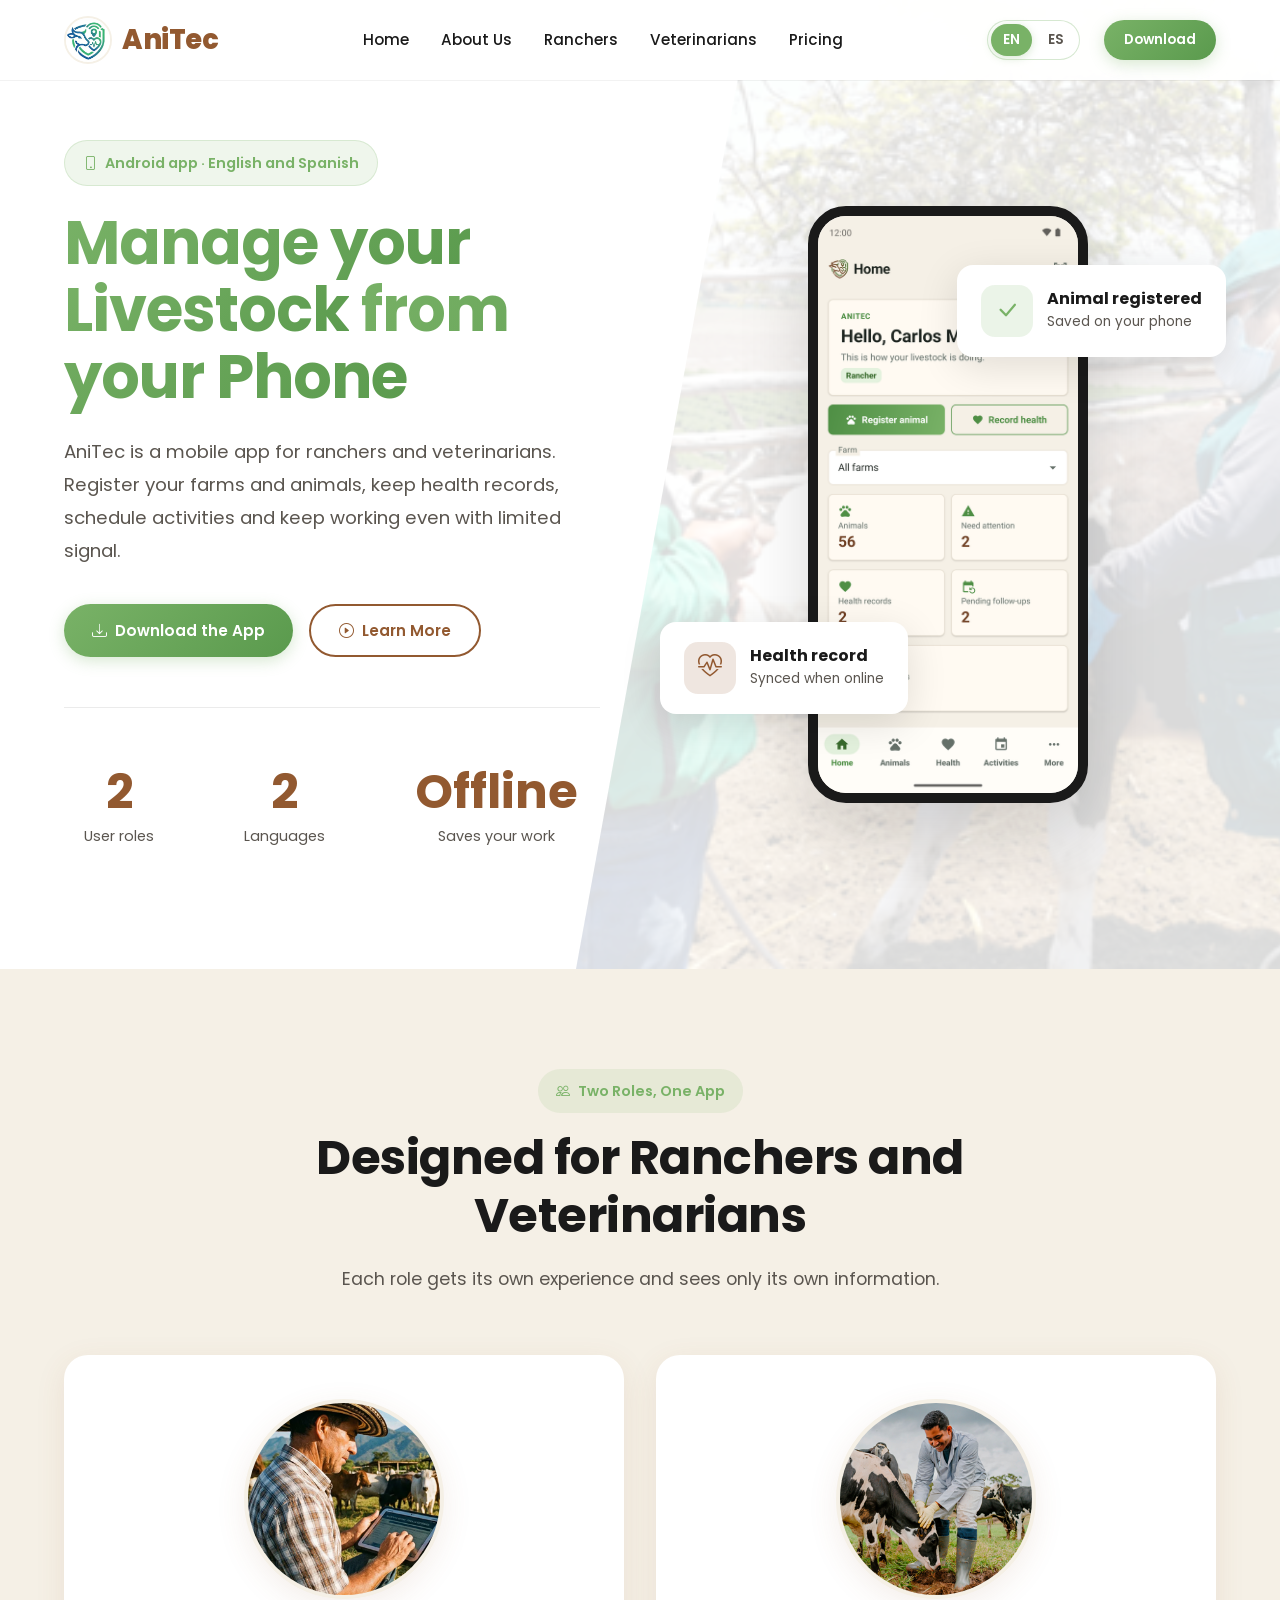
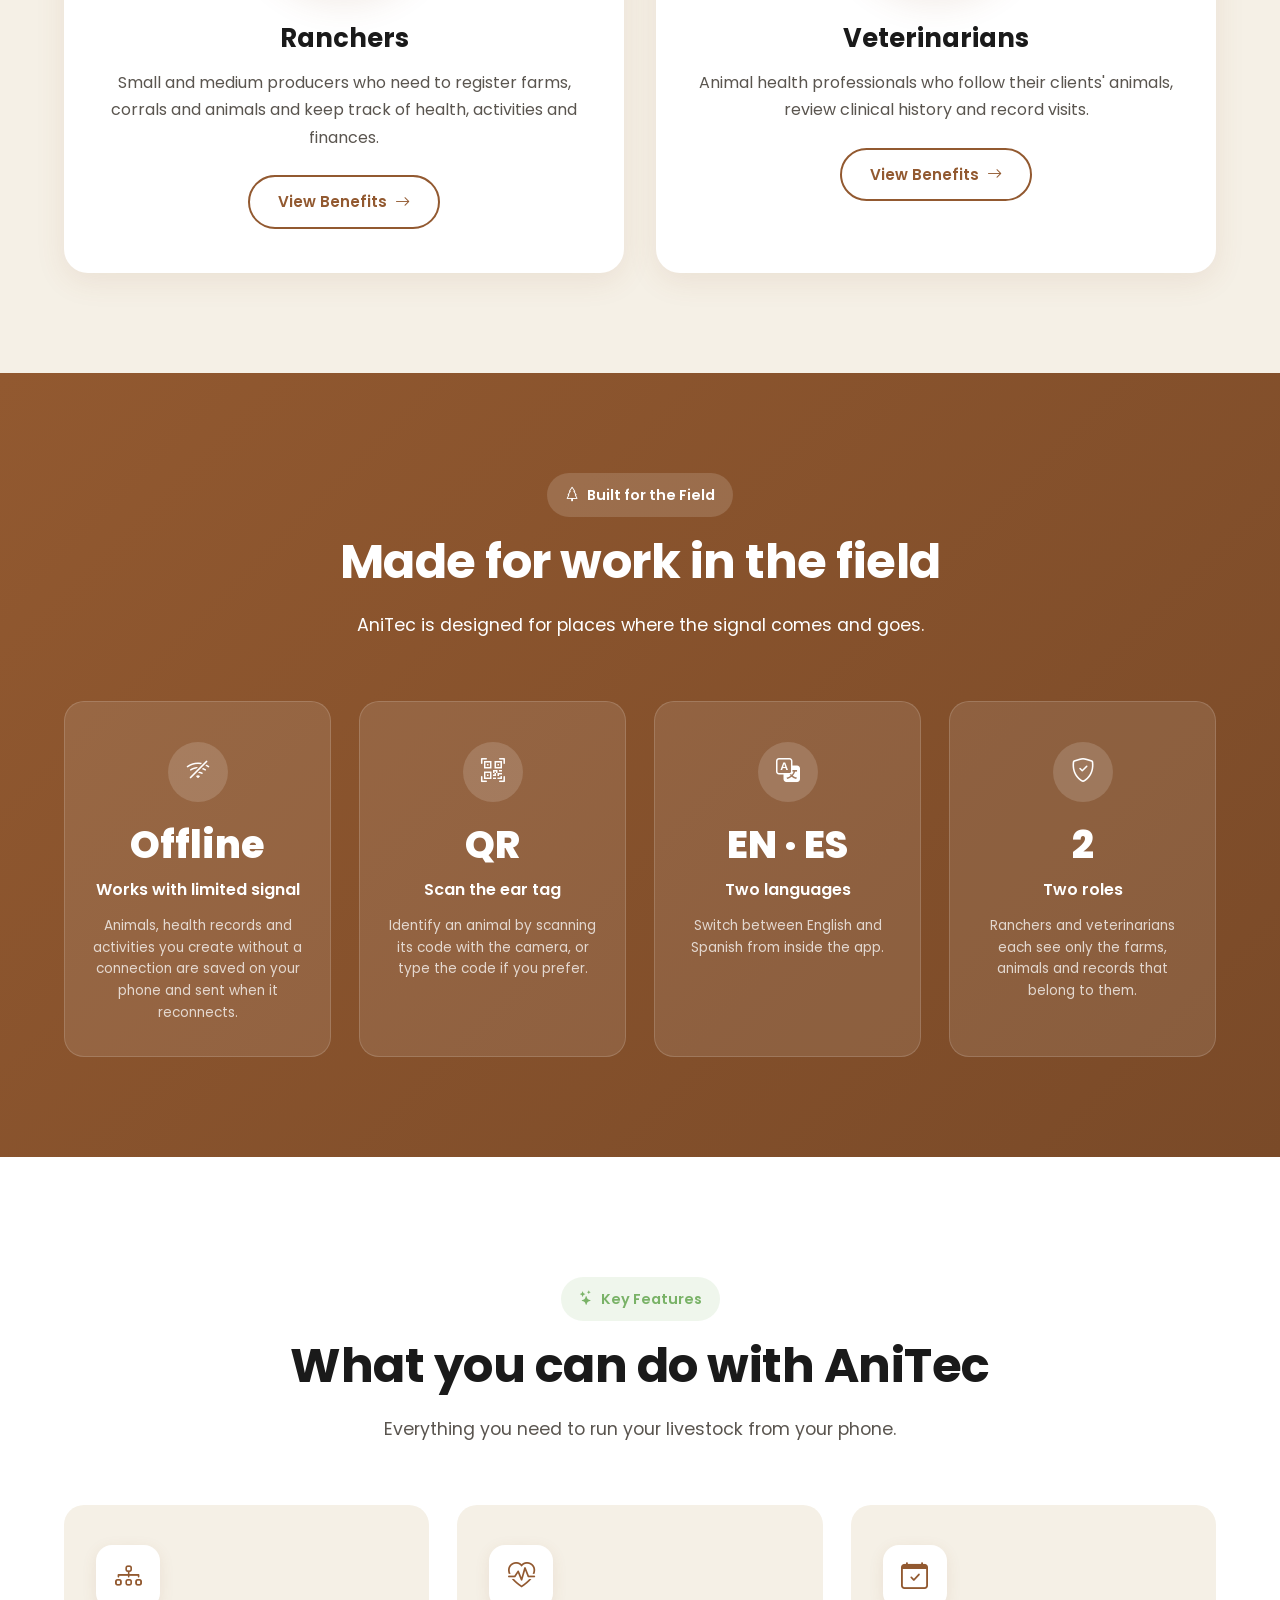
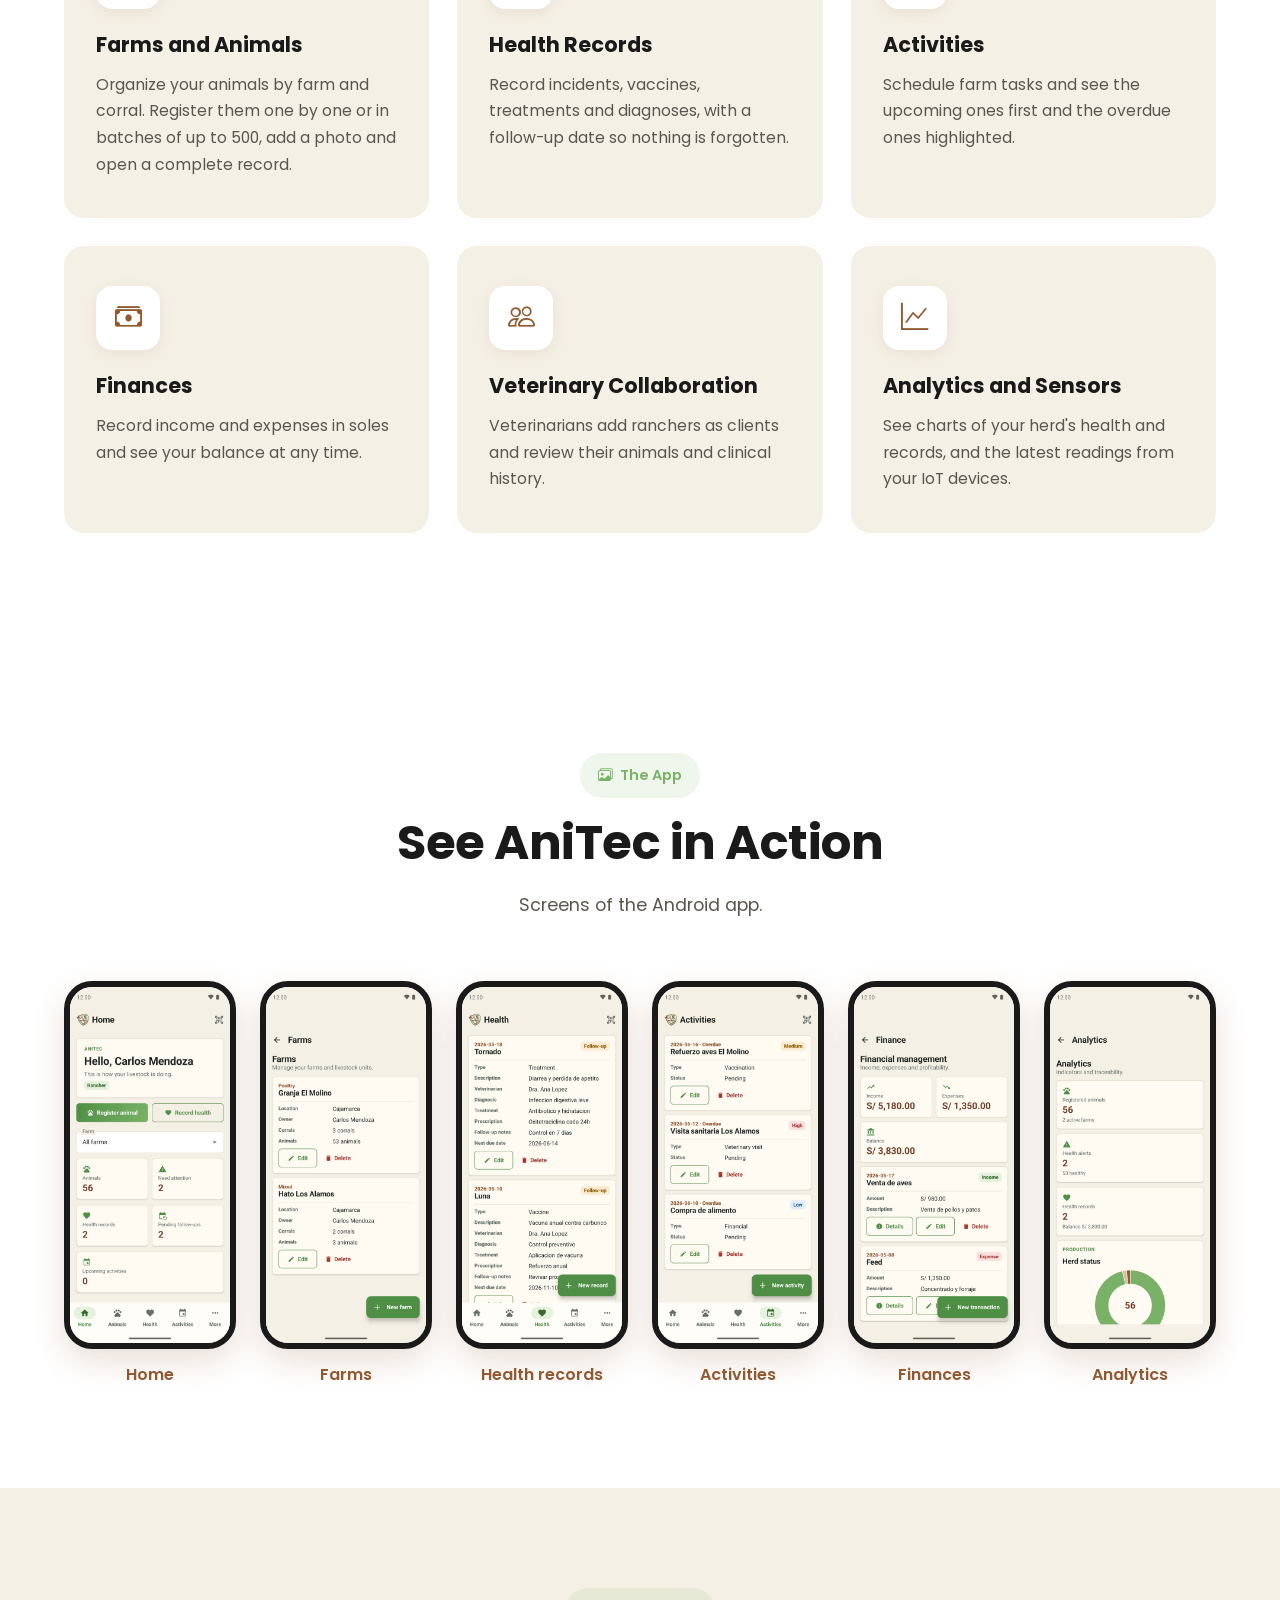
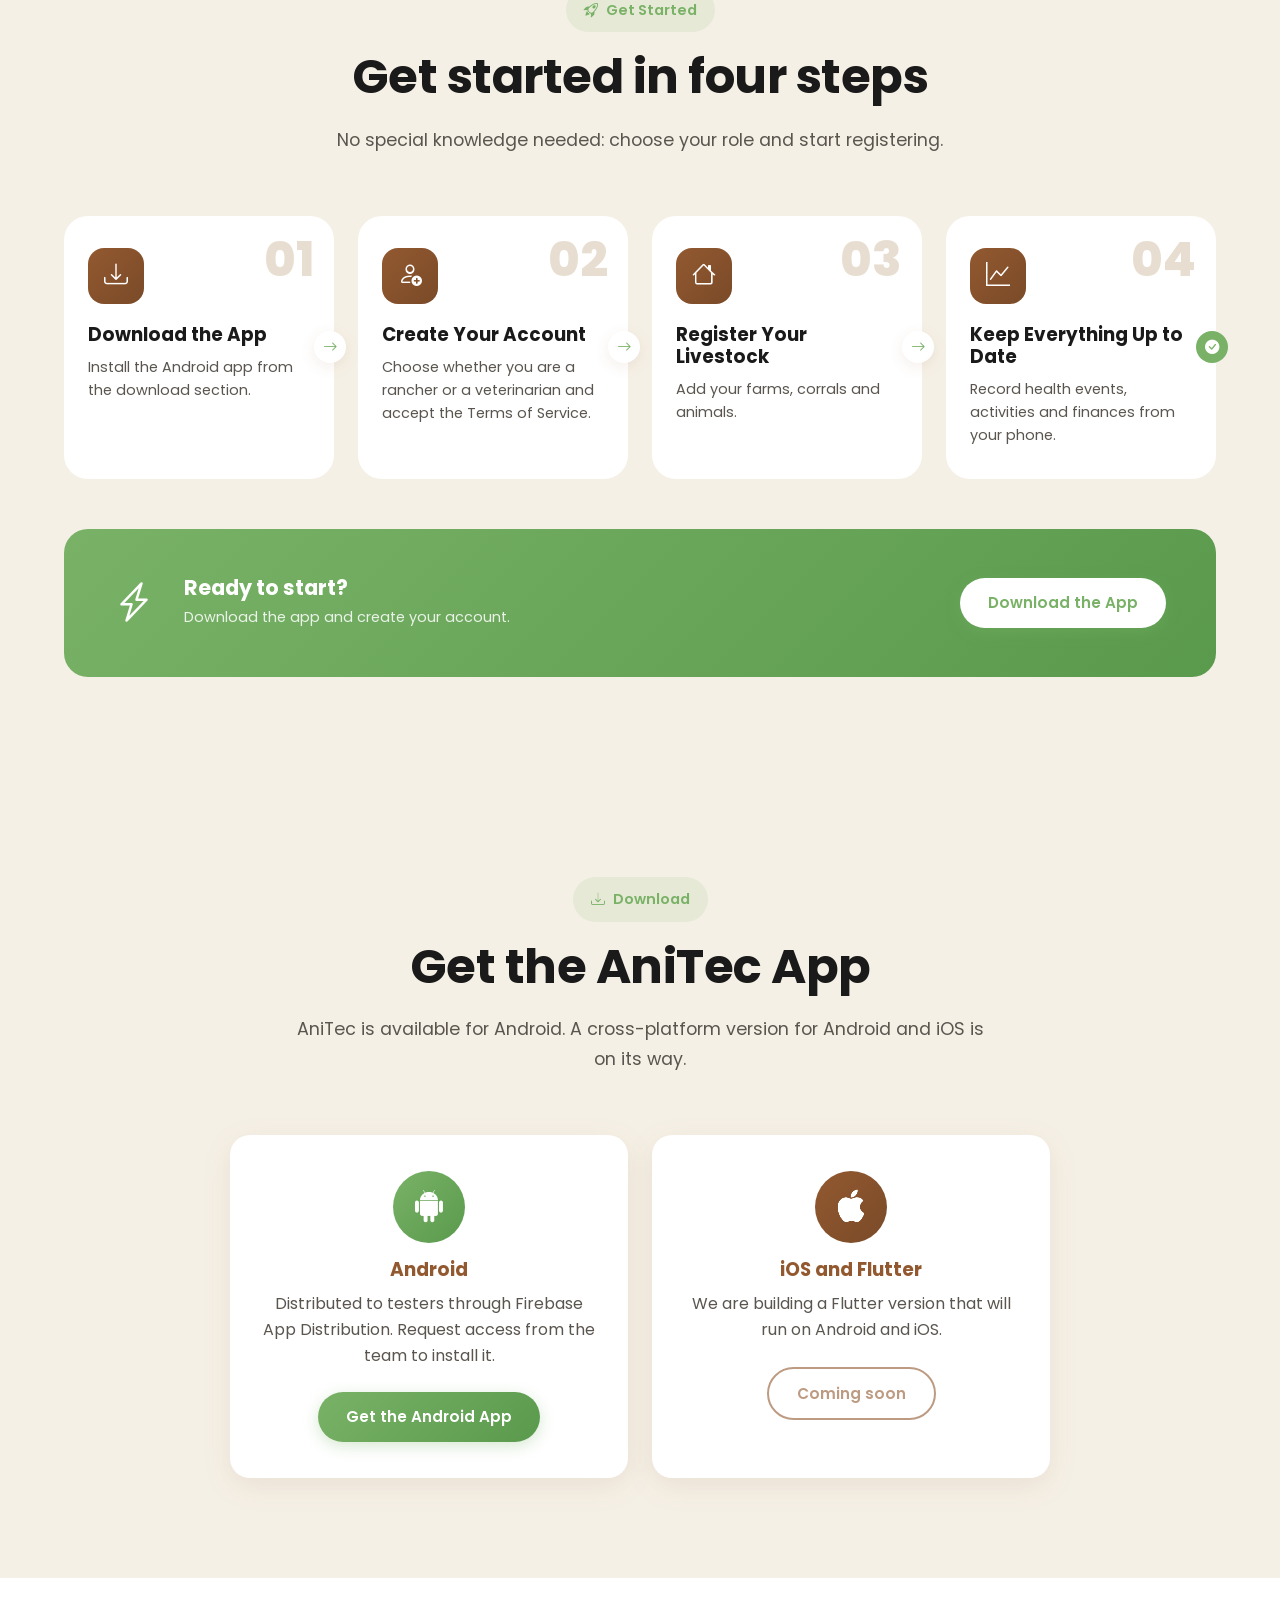
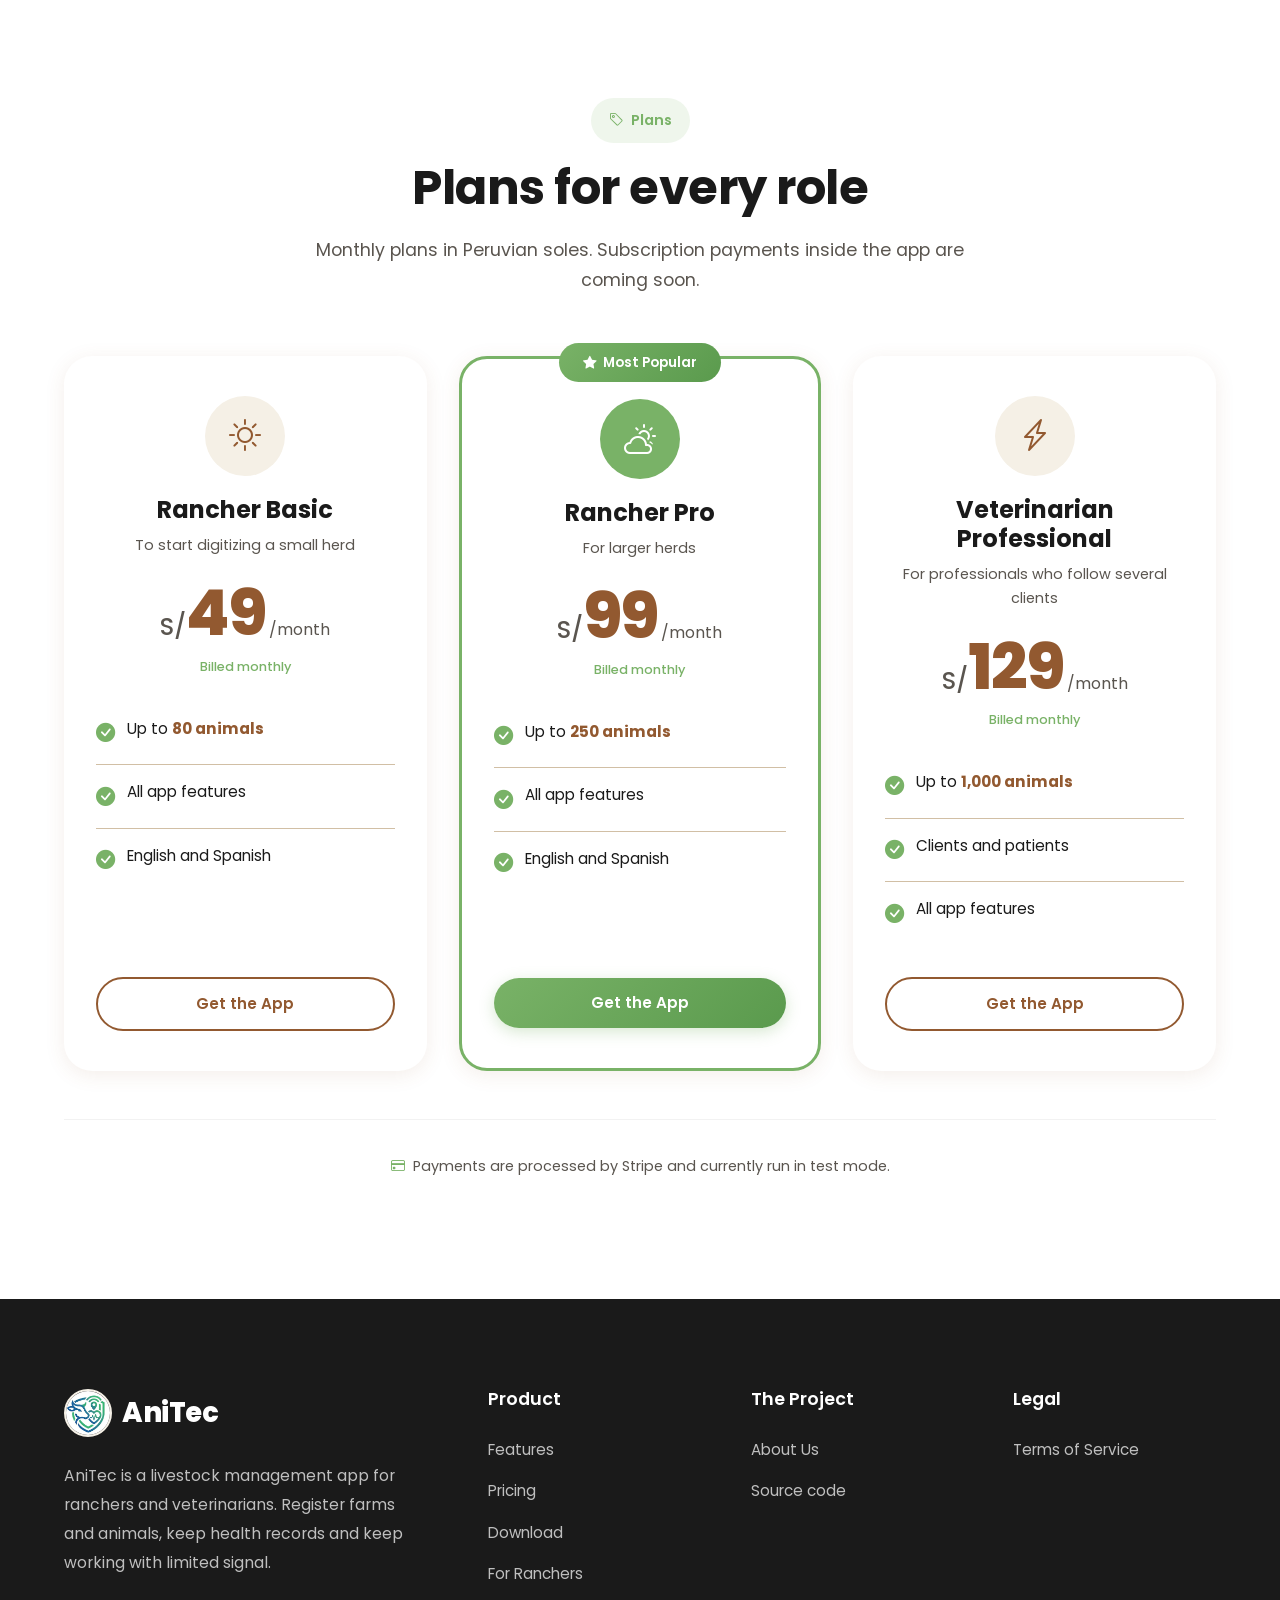
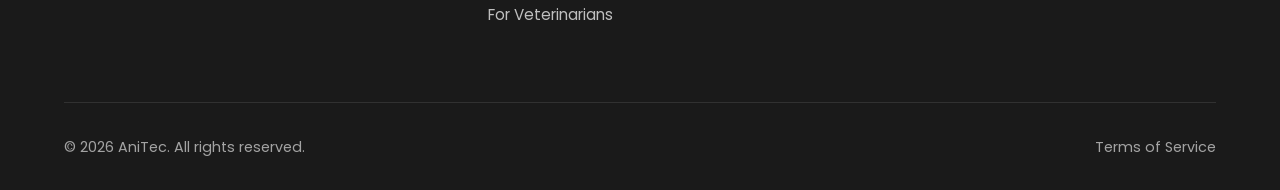
==== commit d774fb11: "chore: update landing page and team images" ====
--- a/index.html
+++ b/index.html
@@ -3,28 +3,23 @@
   <head>
     <meta charset="UTF-8" />
     <meta name="viewport" content="width=device-width, initial-scale=1.0" />
-    <title>AniTec - Digital Platform for Livestock Management</title>
-    <meta name="description" content="AniTec is the leading digital platform in Latin America for livestock management. Manage health, reproduction, and productivity of your herd with innovative technology designed for ranchers and veterinarians." />
-    <meta name="keywords" content="livestock management, rancher platform, AniTec, livestock traceability, digital livestock, animal health, herd control, platform for veterinarians, rural technology, livestock organizer, cattle management, farm management, agricultural technology, agtech" />
+    <title>AniTec - Livestock Management App for Ranchers and Veterinarians</title>
+    <meta name="description" content="AniTec is a mobile app for ranchers and veterinarians. Register farms and animals, keep health records, schedule activities and keep working with limited signal." />
+    <meta name="keywords" content="livestock management app, rancher app, veterinarian app, animal health records, farm management, livestock traceability, Android app, AniTec" />
     <meta name="author" content="AniTec" />
     <meta name="robots" content="index, follow" />
     <meta name="googlebot" content="index, follow" />
-    <link rel="canonical" href="https://anitec.com/" />
     
     <!-- Open Graph / Facebook -->
     <meta property="og:type" content="website" />
-    <meta property="og:url" content="https://anitec.com/" />
-    <meta property="og:title" content="AniTec - Digital Platform for Livestock Management" />
-    <meta property="og:description" content="AniTec is the leading digital platform in Latin America for livestock management. Manage health, reproduction, and productivity of your herd with innovative technology." />
-    <meta property="og:image" content="https://anitec.com/assets/images/og-image.png" />
+    <meta property="og:title" content="AniTec - Livestock Management App for Ranchers and Veterinarians" />
+    <meta property="og:description" content="AniTec is a mobile app for ranchers and veterinarians. Register farms and animals, keep health records and keep working with limited signal." />
     <meta property="og:site_name" content="AniTec" />
     
     <!-- Twitter -->
-    <meta property="twitter:card" content="summary_large_image" />
-    <meta property="twitter:url" content="https://anitec.com/" />
-    <meta property="twitter:title" content="AniTec - Digital Platform for Livestock Management" />
-    <meta property="twitter:description" content="AniTec is the leading digital platform in Latin America for livestock management. Manage health, reproduction, and productivity of your herd with innovative technology." />
-    <meta property="twitter:image" content="https://anitec.com/assets/images/og-image.png" />
+    <meta property="twitter:card" content="summary" />
+    <meta property="twitter:title" content="AniTec - Livestock Management App for Ranchers and Veterinarians" />
+    <meta property="twitter:description" content="AniTec is a mobile app for ranchers and veterinarians. Register farms and animals, keep health records and keep working with limited signal." />
     
     <!-- Favicons -->
     <link rel="shortcut icon" href="./assets/images/logo.ico" type="image/x-icon">
@@ -69,7 +64,7 @@
             <button class="lang-btn" id="lang-en" onclick="setLanguage('en')">EN</button>
             <button class="lang-btn" id="lang-es" onclick="setLanguage('es')">ES</button>
           </div>
-            <a href="https://anitec-frontend.onrender.com/" target="_blank" rel="noreferrer" class="btn btn-success btn-sm" data-i18n="nav.startFree">Get Started</a>
+            <a href="#download" class="btn btn-success btn-sm" data-i18n="nav.startFree">Download</a>
           <button class="mobile-menu-btn">
             <i class="bi bi-list"></i>
           </button>
@@ -100,7 +95,7 @@
         <li><a href="#pricing" data-i18n="nav.pricing">Pricing</a></li>
       </ul>
       <div class="mobile-menu-cta">
-        <a href="#pricing" class="btn btn-success" data-i18n="nav.startFree">Get Started</a>
+        <a href="#download" class="btn btn-success" data-i18n="nav.startFree">Download</a>
       </div>
       <div class="mobile-lang-switcher">
         <button class="lang-btn" id="mobile-lang-en" onclick="setLanguage('en')">EN</button>
@@ -113,23 +108,17 @@
         <div class="hero-content">
           <div class="hero-text">
             <div class="hero-badge">
-              <i class="bi bi-check-circle-fill"></i>
-              <span data-i18n="hero.badge">+500 Ranchers and 120 Veterinarians trust us</span>
+              <i class="bi bi-phone"></i>
+              <span data-i18n="hero.badge">Android app · English and Spanish</span>
             </div>
             <h1 class="hero-title">
-              <span data-i18n="hero.title1">Manage your </span><span data-i18n="hero.title2" class="highlight">Livestock</span><span data-i18n="hero.title3"> with Innovative Technology</span>
+              <span data-i18n="hero.title1">Manage your </span><span data-i18n="hero.title2" class="highlight">Livestock</span><span data-i18n="hero.title3"> from your Phone</span>
             </h1>
-            <p class="hero-description" data-i18n="hero.description">
-              AniTec is the digital platform that will transform the way you
-              manage your livestock. Control the health, reproduction and
-              productivity of your herd from anywhere, with tools designed
-              specifically for <strong>ranchers</strong> and
-              <strong>veterinarians</strong>.
-            </p>
+            <p class="hero-description" data-i18n="hero.description">AniTec is a mobile app for ranchers and veterinarians. Register your farms and animals, keep health records, schedule activities and keep working even with limited signal.</p>
             <div class="hero-buttons">
-              <a href="https://anitec-frontend.onrender.com/" target="_blank" rel="noreferrer" class="btn btn-success">
-                <i class="bi bi-rocket-takeoff"></i>
-                <span data-i18n="hero.tryFree">View Plans</span>
+              <a href="#download" class="btn btn-success">
+                <i class="bi bi-download"></i>
+                <span data-i18n="hero.download">Download the App</span>
               </a>
               <a href="#features" class="btn btn-secondary">
                 <i class="bi bi-play-circle"></i>
@@ -138,41 +127,37 @@
             </div>
             <div class="hero-stats">
               <div class="stat-item">
-                <div class="stat-number">+500</div>
-                <div class="stat-label" data-i18n="hero.stat1">Ranchers</div>
+                <div class="stat-number" data-i18n="hero.stat1n">2</div>
+                <div class="stat-label" data-i18n="hero.stat1">User roles</div>
               </div>
               <div class="stat-item">
-                <div class="stat-number">+120</div>
-                <div class="stat-label" data-i18n="hero.stat2">Veterinarians</div>
+                <div class="stat-number" data-i18n="hero.stat2n">2</div>
+                <div class="stat-label" data-i18n="hero.stat2">Languages</div>
               </div>
               <div class="stat-item">
-                <div class="stat-number">+5,000</div>
-                <div class="stat-label" data-i18n="hero.stat3">Registered Animals</div>
+                <div class="stat-number" data-i18n="hero.stat3n">Offline</div>
+                <div class="stat-label" data-i18n="hero.stat3">Saves your work</div>
               </div>
             </div>
           </div>
           <div class="hero-image-wrapper">
-            <img
-              src="assets/images/home/hero-section.png"
-              alt="AniTec Dashboard"
-              class="hero-image"
-            />
+            <img src="assets/images/app/android-home.png" alt="Home screen of the AniTec app" class="phone-shot" />
             <div class="hero-floating-card hero-floating-card-1">
               <div class="floating-icon green">
                 <i class="bi bi-check-lg"></i>
               </div>
               <div class="floating-text">
-                <h4 data-i18n="hero.statsAd1" >Successful Registration</h4>
-                <p data-i18n="hero.statsAd2" >Animal registered</p>
+                <h4 data-i18n="hero.statsAd1">Animal registered</h4>
+                <p data-i18n="hero.statsAd2">Saved on your phone</p>
               </div>
             </div>
             <div class="hero-floating-card hero-floating-card-2">
               <div class="floating-icon brown">
-                <i class="bi bi-graph-up-arrow"></i>
+                <i class="bi bi-heart-pulse"></i>
               </div>
               <div class="floating-text">
-                <h4 data-i18n="hero.statsAd3" >Productivity</h4>
-                <p data-i18n="hero.statsAd4" >+25% this month</p>
+                <h4 data-i18n="hero.statsAd3">Health record</h4>
+                <p data-i18n="hero.statsAd4">Synced when online</p>
               </div>
             </div>
           </div>
@@ -185,13 +170,10 @@
         <div class="section-header">
           <span class="section-subtitle">
             <i class="bi bi-people"></i>
-            <span data-i18n="segments.subtitle">Targeted to Two Segments</span>
+            <span data-i18n="segments.subtitle">Two Roles, One App</span>
           </span>
           <h2 class="section-title" data-i18n="segments.title">Designed for Ranchers and Veterinarians</h2>
-          <p class="section-description" data-i18n="segments.description">
-            AniTec addresses the specific needs of each segment in the livestock
-            sector.
-          </p>
+          <p class="section-description" data-i18n="segments.description">Each role gets its own experience and sees only its own information.</p>
         </div>
         <div class="segments-grid">
           <div class="segment-card">
@@ -199,26 +181,17 @@
               <img src="assets/images/home/rancher.png" alt="Rancher" />
             </div>
             <h3 class="segment-title" data-i18n="segments.ranchersTitle">Ranchers</h3>
-            <p class="segment-description" data-i18n="segments.ranchersDesc">
-              Small and medium producers who need to digitize herd management,
-              from animal registration to economic control.
-            </p>
+            <p class="segment-description" data-i18n="segments.ranchersDesc">Small and medium producers who need to register farms, corrals and animals and keep track of health, activities and finances.</p>
             <a href="assets/pages/ranchers.html" class="btn btn-secondary">
               <span data-i18n="segments.viewBenefits">View Benefits</span> <i class="bi bi-arrow-right"></i>
             </a>
           </div>
           <div class="segment-card">
             <div class="segment-image">
-              <img
-                src="assets/images/home/veterinarian.png"
-                alt="Veterinarian"
-              />
+              <img src="assets/images/home/veterinarian.png" alt="Veterinarian" />
             </div>
             <h3 class="segment-title" data-i18n="segments.vetsTitle">Veterinarians</h3>
-            <p class="segment-description" data-i18n="segments.vetsDesc">
-              Animal health professionals who need to manage the clinical
-              history of their patients and coordinate with ranchers.
-            </p>
+            <p class="segment-description" data-i18n="segments.vetsDesc">Animal health professionals who follow their clients' animals, review clinical history and record visits.</p>
             <a href="assets/pages/veterinarians.html" class="btn btn-secondary">
               <span data-i18n="segments.viewBenefits">View Benefits</span> <i class="bi bi-arrow-right"></i>
             </a>
@@ -231,75 +204,36 @@
       <div class="container">
         <div class="section-header">
           <span class="section-subtitle">
-            <i class="bi bi-graph-up"></i>
-            <span data-i18n="metrics.subtitle">Results That Speak</span>
-          </span>
-          <h2 class="section-title" data-i18n="metrics.title">AniTec's Impact</h2>
-          <p class="section-description" data-i18n="metrics.description">
-            Join hundreds of producers who are already transforming their
-            livestock management.
-          </p>
+            <i class="bi bi-tree"></i>
+            <span data-i18n="metrics.subtitle">Built for the Field</span>
+          </span>
+          <h2 class="section-title" data-i18n="metrics.title">Made for work in the field</h2>
+          <p class="section-description" data-i18n="metrics.description">AniTec is designed for places where the signal comes and goes.</p>
         </div>
         <div class="metrics-grid">
           <div class="metric-card">
-            <div class="metric-icon">
-              <i class="bi bi-file-earmark-check"></i>
-            </div>
-            <div class="metric-number">85%</div>
-            <div class="metric-label" data-i18n="metrics.label1">Less Information Lost</div>
-            <p class="metric-description" data-i18n="metrics.desc1">
-              Digitize all your records and never lose important data again.
-            </p>
+            <div class="metric-icon"><i class="bi bi-wifi-off"></i></div>
+            <div class="metric-number text" data-i18n="metrics.num1">Offline</div>
+            <div class="metric-label" data-i18n="metrics.label1">Works with limited signal</div>
+            <p class="metric-description" data-i18n="metrics.desc1">Animals, health records and activities you create without a connection are saved on your phone and sent when it reconnects.</p>
           </div>
           <div class="metric-card">
-            <div class="metric-icon">
-              <i class="bi bi-clock-history"></i>
-            </div>
-            <div class="metric-number">2h</div>
-            <div class="metric-label" data-i18n="metrics.label2">Daily Time Saved</div>
-            <p class="metric-description" data-i18n="metrics.desc2">
-              Stop searching in notebooks. Find everything in seconds.
-            </p>
+            <div class="metric-icon"><i class="bi bi-qr-code-scan"></i></div>
+            <div class="metric-number text" data-i18n="metrics.num2">QR</div>
+            <div class="metric-label" data-i18n="metrics.label2">Scan the ear tag</div>
+            <p class="metric-description" data-i18n="metrics.desc2">Identify an animal by scanning its code with the camera, or type the code if you prefer.</p>
           </div>
           <div class="metric-card">
-            <div class="metric-icon">
-              <i class="bi bi-graph-up-arrow"></i>
-            </div>
-            <div class="metric-number">30%</div>
-            <div class="metric-label" data-i18n="metrics.label3">More Productivity</div>
-            <p class="metric-description" data-i18n="metrics.desc3">
-              Automatic alerts that help you prevent losses.
-            </p>
+            <div class="metric-icon"><i class="bi bi-translate"></i></div>
+            <div class="metric-number text" data-i18n="metrics.num3">EN · ES</div>
+            <div class="metric-label" data-i18n="metrics.label3">Two languages</div>
+            <p class="metric-description" data-i18n="metrics.desc3">Switch between English and Spanish from inside the app.</p>
           </div>
           <div class="metric-card">
-            <div class="metric-icon">
-              <i class="bi bi-shield-check"></i>
-            </div>
-            <div class="metric-number">100%</div>
-            <div class="metric-label" data-i18n="metrics.label4">Complete Traceability</div>
-            <p class="metric-description" data-i18n="metrics.desc4">
-              Complies with regulations and access better markets.
-            </p>
-          </div>
-        </div>
-        <div class="metrics-footer">
-          <div class="metrics-stat">
-            <span class="metrics-stat-number">+500</span>
-            <span class="metrics-stat-label" data-i18n="metrics.stat1">Ranchers<br />trust AniTec</span>
-          </div>
-          <div class="metrics-stat">
-            <span class="metrics-stat-number">+120</span>
-            <span class="metrics-stat-label" data-i18n="metrics.stat2"
-              >Veterinarians<br />use the platform</span
-            >
-          </div>
-          <div class="metrics-stat">
-            <span class="metrics-stat-number">+5,000</span>
-            <span class="metrics-stat-label" data-i18n="metrics.stat3">Animals<br />registered</span>
-          </div>
-          <div class="metrics-stat">
-            <span class="metrics-stat-number">99%</span>
-            <span class="metrics-stat-label" data-i18n="metrics.stat4">User Satisfaction</span>
+            <div class="metric-icon"><i class="bi bi-shield-check"></i></div>
+            <div class="metric-number text" data-i18n="metrics.num4">2</div>
+            <div class="metric-label" data-i18n="metrics.label4">Two roles</div>
+            <p class="metric-description" data-i18n="metrics.desc4">Ranchers and veterinarians each see only the farms, animals and records that belong to them.</p>
           </div>
         </div>
       </div>
@@ -312,78 +246,61 @@
             <i class="bi bi-stars"></i>
             <span data-i18n="features.subtitle">Key Features</span>
           </span>
-          <h2 class="section-title" data-i18n="features.title">
-            Everything you need to manage your livestock
-          </h2>
-          <p class="section-description" data-i18n="features.description">
-            A complete platform with tools designed to optimize every aspect of
-            your livestock management.
-          </p>
+          <h2 class="section-title" data-i18n="features.title">What you can do with AniTec</h2>
+          <p class="section-description" data-i18n="features.description">Everything you need to run your livestock from your phone.</p>
         </div>
         <div class="features-grid">
           <div class="feature-card">
-            <div class="feature-icon">
-              <i class="bi bi-heart-pulse"></i>
-            </div>
-            <h3 class="feature-title" data-i18n="features.healthTitle">Health Control</h3>
-            <p class="feature-description" data-i18n="features.healthDesc">
-              Register and control all vaccinations, treatments and health
-              events of your livestock. Receive automatic alerts to keep your
-              herd healthy and protected.
-            </p>
+            <div class="feature-icon"><i class="bi bi-diagram-3"></i></div>
+            <h3 class="feature-title" data-i18n="features.animalsTitle">Farms and Animals</h3>
+            <p class="feature-description" data-i18n="features.animalsDesc">Organize your animals by farm and corral. Register them one by one or in batches of up to 500, add a photo and open a complete record.</p>
           </div>
           <div class="feature-card">
-            <div class="feature-icon">
-              <i class="bi bi-bag-heart"></i>
-            </div>
-            <h3 class="feature-title" data-i18n="features.reproTitle">Reproduction</h3>
-            <p class="feature-description" data-i18n="features.reproDesc">
-              Control the reproductive cycle of your livestock, register births,
-              mating and weaning. Optimize your herd genetics with genealogy
-              tracking tools.
-            </p>
+            <div class="feature-icon"><i class="bi bi-heart-pulse"></i></div>
+            <h3 class="feature-title" data-i18n="features.healthTitle">Health Records</h3>
+            <p class="feature-description" data-i18n="features.healthDesc">Record incidents, vaccines, treatments and diagnoses, with a follow-up date so nothing is forgotten.</p>
           </div>
           <div class="feature-card">
-            <div class="feature-icon">
-              <i class="bi bi-cash-stack"></i>
-            </div>
-            <h3 class="feature-title" data-i18n="features.economicTitle">Economic Management</h3>
-            <p class="feature-description" data-i18n="features.economicDesc">
-              Control your expenses and earnings. Generate detailed economic
-              reports to make informed decisions about the profitability of your
-              livestock business.
-            </p>
+            <div class="feature-icon"><i class="bi bi-calendar-check"></i></div>
+            <h3 class="feature-title" data-i18n="features.activitiesTitle">Activities</h3>
+            <p class="feature-description" data-i18n="features.activitiesDesc">Schedule farm tasks and see the upcoming ones first and the overdue ones highlighted.</p>
           </div>
           <div class="feature-card">
-            <div class="feature-icon">
-              <i class="bi bi-qr-code"></i>
-            </div>
-            <h3 class="feature-title" data-i18n="features.traceTitle">Traceability</h3>
-            <p class="feature-description" data-i18n="features.traceDesc">
-              Each animal has its complete history. Identify via QR or unique
-              code to maintain full traceability from birth to sale.
-            </p>
+            <div class="feature-icon"><i class="bi bi-cash-stack"></i></div>
+            <h3 class="feature-title" data-i18n="features.financeTitle">Finances</h3>
+            <p class="feature-description" data-i18n="features.financeDesc">Record income and expenses in soles and see your balance at any time.</p>
           </div>
           <div class="feature-card">
-            <div class="feature-icon">
-              <i class="bi bi-bell"></i>
-            </div>
-            <h3 class="feature-title" data-i18n="features.alertsTitle">Smart Alerts</h3>
-            <p class="feature-description" data-i18n="features.alertsDesc">
-              Receive automatic notifications about upcoming vaccinations,
-              expected births and any important event directly on your phone.
-            </p>
+            <div class="feature-icon"><i class="bi bi-people"></i></div>
+            <h3 class="feature-title" data-i18n="features.vetTitle">Veterinary Collaboration</h3>
+            <p class="feature-description" data-i18n="features.vetDesc">Veterinarians add ranchers as clients and review their animals and clinical history.</p>
           </div>
           <div class="feature-card">
-            <div class="feature-icon">
-              <i class="bi bi-phone"></i>
-            </div>
-            <h3 class="feature-title" data-i18n="features.mobileTitle">Mobile Access</h3>
-            <p class="feature-description" data-i18n="features.mobileDesc">
-              Access your platform from your phone or tablet anywhere. Works
-              offline where coverage is limited.
-            </p>
-          </div>
+            <div class="feature-icon"><i class="bi bi-graph-up"></i></div>
+            <h3 class="feature-title" data-i18n="features.analyticsTitle">Analytics and Sensors</h3>
+            <p class="feature-description" data-i18n="features.analyticsDesc">See charts of your herd's health and records, and the latest readings from your IoT devices.</p>
+          </div>
+        </div>
+      </div>
+    </section>
+
+    <section class="app-gallery-section" id="app">
+      <div class="container">
+        <div class="section-header">
+          <span class="section-subtitle">
+            <i class="bi bi-images"></i>
+            <span data-i18n="gallery.subtitle">The App</span>
+          </span>
+          <h2 class="section-title" data-i18n="gallery.title">See AniTec in Action</h2>
+          <p class="section-description" data-i18n="gallery.description">Screens of the Android app.</p>
+        </div>
+        <div class="app-gallery">
+          <figure class="phone-card"><img src="assets/images/app/android-home.png" alt="Home" loading="lazy" /><figcaption data-i18n="gallery.home">Home</figcaption></figure>
+          <figure class="phone-card"><img src="assets/images/app/android-farms.png" alt="Farms" loading="lazy" /><figcaption data-i18n="gallery.farms">Farms</figcaption></figure>
+          <figure class="phone-card"><img src="assets/images/app/android-health.png" alt="Health records" loading="lazy" /><figcaption data-i18n="gallery.health">Health records</figcaption></figure>
+          <figure class="phone-card"><img src="assets/images/app/android-activities.png" alt="Activities" loading="lazy" /><figcaption data-i18n="gallery.activities">Activities</figcaption></figure>
+          <figure class="phone-card"><img src="assets/images/app/android-finance.png" alt="Finances" loading="lazy" /><figcaption data-i18n="gallery.finance">Finances</figcaption></figure>
+          <figure class="phone-card"><img src="assets/images/app/android-analytics.png" alt="Analytics" loading="lazy" /><figcaption data-i18n="gallery.analytics">Analytics</figcaption></figure>
         </div>
       </div>
     </section>
@@ -393,88 +310,85 @@
         <div class="section-header">
           <span class="section-subtitle">
             <i class="bi bi-rocket-takeoff"></i>
-            <span data-i18n="howItWorks.subtitle">Get Started Today</span>
-          </span>
-          <h2 class="section-title" data-i18n="howItWorks.title">
-            Get started in minutes, no complications
-          </h2>
-          <p class="section-description" data-i18n="howItWorks.description">
-            You don't need to be a tech expert. Our interface is so easy that
-            you'll have everything digitized in no time.
-          </p>
+            <span data-i18n="howItWorks.subtitle">Get Started</span>
+          </span>
+          <h2 class="section-title" data-i18n="howItWorks.title">Get started in four steps</h2>
+          <p class="section-description" data-i18n="howItWorks.description">No special knowledge needed: choose your role and start registering.</p>
         </div>
         <div class="steps-grid">
           <div class="step-card">
             <div class="step-number">01</div>
             <div class="step-content">
-              <div class="step-icon">
-                <i class="bi bi-person-add"></i>
-              </div>
-              <h3 class="step-title" data-i18n="howItWorks.step1Title">Create Your Account</h3>
-              <p class="step-description" data-i18n="howItWorks.step1Desc">
-                Register with your email in less than 2 minutes. No credit card
-                required.
-              </p>
-            </div>
-            <div class="step-arrow">
-              <i class="bi bi-arrow-right"></i>
-            </div>
+              <div class="step-icon"><i class="bi bi-download"></i></div>
+              <h3 class="step-title" data-i18n="howItWorks.step1Title">Download the App</h3>
+              <p class="step-description" data-i18n="howItWorks.step1Desc">Install the Android app from the download section.</p>
+            </div>
+            <div class="step-arrow"><i class="bi bi-arrow-right"></i></div>
           </div>
           <div class="step-card">
             <div class="step-number">02</div>
             <div class="step-content">
-              <div class="step-icon">
-                <i class="bi bi-house"></i>
-              </div>
-              <h3 class="step-title" data-i18n="howItWorks.step2Title">Add Your Livestock</h3>
-              <p class="step-description" data-i18n="howItWorks.step2Desc">
-                Register each animal one by one or import data if you already
-                have it in Excel.
-              </p>
-            </div>
-            <div class="step-arrow">
-              <i class="bi bi-arrow-right"></i>
-            </div>
+              <div class="step-icon"><i class="bi bi-person-add"></i></div>
+              <h3 class="step-title" data-i18n="howItWorks.step2Title">Create Your Account</h3>
+              <p class="step-description" data-i18n="howItWorks.step2Desc">Choose whether you are a rancher or a veterinarian and accept the Terms of Service.</p>
+            </div>
+            <div class="step-arrow"><i class="bi bi-arrow-right"></i></div>
           </div>
           <div class="step-card">
             <div class="step-number">03</div>
             <div class="step-content">
-              <div class="step-icon">
-                <i class="bi bi-calendar-check"></i>
-              </div>
-              <h3 class="step-title" data-i18n="howItWorks.step3Title">Enable Alerts</h3>
-              <p class="step-description" data-i18n="howItWorks.step3Desc">
-                Set reminders for vaccinations, births and treatments.
-              </p>
-            </div>
-            <div class="step-arrow">
-              <i class="bi bi-arrow-right"></i>
-            </div>
+              <div class="step-icon"><i class="bi bi-house"></i></div>
+              <h3 class="step-title" data-i18n="howItWorks.step3Title">Register Your Livestock</h3>
+              <p class="step-description" data-i18n="howItWorks.step3Desc">Add your farms, corrals and animals.</p>
+            </div>
+            <div class="step-arrow"><i class="bi bi-arrow-right"></i></div>
           </div>
           <div class="step-card">
             <div class="step-number">04</div>
             <div class="step-content">
-              <div class="step-icon">
-                <i class="bi bi-graph-up"></i>
-              </div>
-              <h3 class="step-title" data-i18n="howItWorks.step4Title">Ready! Let's Grow</h3>
-              <p class="step-description" data-i18n="howItWorks.step4Desc">
-                Receive reports and metrics to make better decisions.
-              </p>
-            </div>
-            <div class="step-check">
-              <i class="bi bi-check-circle-fill"></i>
-            </div>
+              <div class="step-icon"><i class="bi bi-graph-up"></i></div>
+              <h3 class="step-title" data-i18n="howItWorks.step4Title">Keep Everything Up to Date</h3>
+              <p class="step-description" data-i18n="howItWorks.step4Desc">Record health events, activities and finances from your phone.</p>
+            </div>
+            <div class="step-check"><i class="bi bi-check-circle-fill"></i></div>
           </div>
         </div>
         <div class="how-it-works-cta">
           <div class="how-it-works-cta-content">
             <i class="bi bi-lightning-charge"></i>
             <div>
-              <h4 data-i18n="howItWorks.ctaTitle">Get Started Now</h4>
-              <p data-i18n="howItWorks.ctaDesc">Set up in minutes. Cancel anytime.</p>
-            </div>
-            <a href="https://anitec-frontend.onrender.com/" target="_blank" rel="noreferrer" class="btn btn-success" data-i18n="howItWorks.ctaTitle">Get Started Now</a>
+              <h4 data-i18n="howItWorks.ctaTitle">Ready to start?</h4>
+              <p data-i18n="howItWorks.ctaDesc">Download the app and create your account.</p>
+            </div>
+            <a href="#download" class="btn btn-success" data-i18n="howItWorks.ctaButton">Download the App</a>
+          </div>
+        </div>
+      </div>
+    </section>
+
+    <section class="download" id="download">
+      <div class="container">
+        <div class="section-header">
+          <span class="section-subtitle">
+            <i class="bi bi-download"></i>
+            <span data-i18n="download.subtitle">Download</span>
+          </span>
+          <h2 class="section-title" data-i18n="download.title">Get the AniTec App</h2>
+          <p class="section-description" data-i18n="download.description">AniTec is available for Android. A cross-platform version for Android and iOS is on its way.</p>
+        </div>
+        <div class="download-grid">
+          <div class="download-card">
+            <div class="download-icon"><i class="bi bi-android2"></i></div>
+            <h3 data-i18n="download.androidTitle">Android</h3>
+            <p data-i18n="download.androidDesc">Distributed to testers through Firebase App Distribution. Request access from the team to install it.</p>
+            <!-- TODO: replace "#download" with the Firebase App Distribution invitation link. -->
+            <a href="#download" class="btn btn-success" data-i18n="download.androidButton">Get the Android App</a>
+          </div>
+          <div class="download-card coming-soon">
+            <div class="download-icon"><i class="bi bi-apple"></i></div>
+            <h3 data-i18n="download.flutterTitle">iOS and Flutter</h3>
+            <p data-i18n="download.flutterDesc">We are building a Flutter version that will run on Android and iOS.</p>
+            <span class="btn btn-secondary disabled" aria-disabled="true" data-i18n="download.flutterButton">Coming soon</span>
           </div>
         </div>
       </div>
@@ -485,53 +399,30 @@
         <div class="section-header">
           <span class="section-subtitle">
             <i class="bi bi-tag"></i>
-            <span data-i18n="pricing.subtitle">Flexible Plans</span>
-          </span>
-          <h2 class="section-title" data-i18n="pricing.title">Choose the ideal plan for you</h2>
-          <p class="section-description" data-i18n="pricing.description">
-            No hidden costs. Cancel anytime.
-          </p>
+            <span data-i18n="pricing.subtitle">Plans</span>
+          </span>
+          <h2 class="section-title" data-i18n="pricing.title">Plans for every role</h2>
+          <p class="section-description" data-i18n="pricing.description">Monthly plans in Peruvian soles. Subscription payments inside the app are coming soon.</p>
         </div>
         <div class="pricing-grid">
           <div class="pricing-card">
             <div class="pricing-header">
-              <div class="pricing-icon">
-                <i class="bi bi-sun"></i>
-              </div>
-              <h3 class="pricing-title" data-i18n="pricing.basic">Basic</h3>
-              <p class="pricing-description" data-i18n="pricing.basicDesc">
-                Perfect to start digitizing your livestock
-              </p>
+              <div class="pricing-icon"><i class="bi bi-sun"></i></div>
+              <h3 class="pricing-title" data-i18n="pricing.basic">Rancher Basic</h3>
+              <p class="pricing-description" data-i18n="pricing.basicDesc">To start digitizing a small herd</p>
             </div>
             <div class="pricing-price">
-              <span class="currency">$</span>
-              <span class="amount">15</span>
+              <span class="currency">S/</span>
+              <span class="amount">49</span>
               <span class="period" data-i18n="pricing.period">/month</span>
             </div>
-            <span class="pricing-price-note" data-i18n="pricing.freeForever">Save $180/year with annual billing</span>
+            <span class="pricing-price-note" data-i18n="pricing.billed">Billed monthly</span>
             <ul class="pricing-features">
-              <li>
-                <i class="bi bi-check-circle-fill"></i>
-                <span data-i18n="pricing.upTo50">Up to <strong>50 animals</strong></span>
-              </li>
-              <li>
-                <i class="bi bi-check-circle-fill"></i>
-                <span data-i18n="pricing.basicReg">Basic animal registration</span>
-              </li>
-              <li>
-                <i class="bi bi-check-circle-fill"></i>
-                <span data-i18n="pricing.simpleAlerts">Simple vaccine alerts</span>
-              </li>
-              <li>
-                <i class="bi bi-check-circle-fill"></i>
-                <span data-i18n="pricing.basicWeb">Basic web access</span>
-              </li>
-              <li>
-                <i class="bi bi-check-circle-fill"></i>
-                <span data-i18n="pricing.emailSupport">Email support</span>
-              </li>
+              <li><i class="bi bi-check-circle-fill"></i><span data-i18n="pricing.upTo80" data-i18n-html>Up to <strong>80 animals</strong></span></li>
+              <li><i class="bi bi-check-circle-fill"></i><span data-i18n="pricing.allFeatures">All app features</span></li>
+              <li><i class="bi bi-check-circle-fill"></i><span data-i18n="pricing.languages">English and Spanish</span></li>
             </ul>
-            <a href="https://anitec-frontend.onrender.com/" target="_blank" rel="noreferrer" class="btn btn-outline pricing-btn" data-i18n="pricing.startFree">Get Started</a>
+            <a href="#download" class="btn btn-secondary pricing-btn" data-i18n="pricing.button">Get the App</a>
           </div>
           <div class="pricing-card featured">
             <div class="pricing-badge">
@@ -539,100 +430,45 @@
               <span data-i18n="pricing.mostPopular">Most Popular</span>
             </div>
             <div class="pricing-header">
-              <div class="pricing-icon">
-                <i class="bi bi-cloud-sun"></i>
-              </div>
-              <h3 class="pricing-title" data-i18n="pricing.professional">Professional</h3>
-              <p class="pricing-description" data-i18n="pricing.profDesc">
-                For ranchers looking for productivity
-              </p>
+              <div class="pricing-icon"><i class="bi bi-cloud-sun"></i></div>
+              <h3 class="pricing-title" data-i18n="pricing.pro">Rancher Pro</h3>
+              <p class="pricing-description" data-i18n="pricing.proDesc">For larger herds</p>
             </div>
             <div class="pricing-price">
-              <span class="currency">$</span>
-              <span class="amount">19</span>
+              <span class="currency">S/</span>
+              <span class="amount">99</span>
               <span class="period" data-i18n="pricing.period">/month</span>
             </div>
-            <span class="pricing-price-note" data-i18n="pricing.save"
-              >Save $228/year with annual billing</span
-            >
+            <span class="pricing-price-note" data-i18n="pricing.billed">Billed monthly</span>
             <ul class="pricing-features">
-              <li>
-                <i class="bi bi-check-circle-fill"></i>
-                <span data-i18n="pricing.upTo500">Up to <strong>500 animals</strong></span>
-              </li>
-              <li>
-                <i class="bi bi-check-circle-fill"></i>
-                <span data-i18n="pricing.advancedReg">Advanced records with photos</span>
-              </li>
-              <li>
-                <i class="bi bi-check-circle-fill"></i>
-                <span data-i18n="pricing.reports">Reporting and dashboards</span>
-              </li>
-              <li>
-                <i class="bi bi-check-circle-fill"></i>
-                <span data-i18n="pricing.fullMobile">Full mobile app</span>
-              </li>
-              <li>
-                <i class="bi bi-check-circle-fill"></i>
-                <span data-i18n="pricing.prioritySupport">Priority support</span>
-              </li>
-              <li>
-                <i class="bi bi-check-circle-fill"></i>
-                <span data-i18n="pricing.autoAlerts">Automatic alerts</span>
-              </li>
+              <li><i class="bi bi-check-circle-fill"></i><span data-i18n="pricing.upTo250" data-i18n-html>Up to <strong>250 animals</strong></span></li>
+              <li><i class="bi bi-check-circle-fill"></i><span data-i18n="pricing.allFeatures">All app features</span></li>
+              <li><i class="bi bi-check-circle-fill"></i><span data-i18n="pricing.languages">English and Spanish</span></li>
             </ul>
-            <a href="https://anitec-frontend.onrender.com/" target="_blank" rel="noreferrer" class="btn btn-success pricing-btn" data-i18n="pricing.choosePlan">Choose Plan</a>
+            <a href="#download" class="btn btn-success pricing-btn" data-i18n="pricing.button">Get the App</a>
           </div>
           <div class="pricing-card">
             <div class="pricing-header">
-              <div class="pricing-icon">
-                <i class="bi bi-lightning-charge"></i>
-              </div>
-              <h3 class="pricing-title" data-i18n="pricing.enterprise">Enterprise</h3>
-              <p class="pricing-description" data-i18n="pricing.entDesc">For large-scale operations</p>
+              <div class="pricing-icon"><i class="bi bi-lightning-charge"></i></div>
+              <h3 class="pricing-title" data-i18n="pricing.vet">Veterinarian Professional</h3>
+              <p class="pricing-description" data-i18n="pricing.vetDesc">For professionals who follow several clients</p>
             </div>
             <div class="pricing-price">
-              <span class="currency">$</span>
-              <span class="amount">49</span>
+              <span class="currency">S/</span>
+              <span class="amount">129</span>
               <span class="period" data-i18n="pricing.period">/month</span>
             </div>
-            <span class="pricing-price-note" data-i18n="pricing.perHerd"
-              >Price per herd up to 5,000 animals</span
-            >
+            <span class="pricing-price-note" data-i18n="pricing.billed">Billed monthly</span>
             <ul class="pricing-features">
-              <li>
-                <i class="bi bi-check-circle-fill"></i>
-                <span data-i18n="pricing.unlimited"><strong>Unlimited animals</strong></span>
-              </li>
-              <li>
-                <i class="bi bi-check-circle-fill"></i>
-                <span data-i18n="pricing.multiUser">Multiple users and roles</span>
-              </li>
-              <li>
-                <i class="bi bi-check-circle-fill"></i>
-                <span data-i18n="pricing.apiAccess">Full API access</span>
-              </li>
-              <li>
-                <i class="bi bi-check-circle-fill"></i>
-                <span data-i18n="pricing.customization">Field customization</span>
-              </li>
-              <li>
-                <i class="bi bi-check-circle-fill"></i>
-                <span data-i18n="pricing.support24_7">24/7 dedicated support</span>
-              </li>
-              <li>
-                <i class="bi bi-check-circle-fill"></i>
-                <span data-i18n="pricing.training">Training included</span>
-              </li>
+              <li><i class="bi bi-check-circle-fill"></i><span data-i18n="pricing.upTo1000" data-i18n-html>Up to <strong>1,000 animals</strong></span></li>
+              <li><i class="bi bi-check-circle-fill"></i><span data-i18n="pricing.clients">Clients and patients</span></li>
+              <li><i class="bi bi-check-circle-fill"></i><span data-i18n="pricing.allFeatures">All app features</span></li>
             </ul>
-            <a href="https://anitec-frontend.onrender.com/" target="_blank" rel="noreferrer" class="btn btn-outline pricing-btn" data-i18n="pricing.contactSales">Contact Sales</a>
+            <a href="#download" class="btn btn-secondary pricing-btn" data-i18n="pricing.button">Get the App</a>
           </div>
         </div>
         <div class="pricing-footer">
-          <p data-i18n="pricing.encryption">
-            <i class="bi bi-shield-check"></i>
-            All plans include data encryption and automatic backup
-          </p>
+          <p><i class="bi bi-credit-card"></i> <span data-i18n="pricing.note">Payments are processed by Stripe and currently run in test mode.</span></p>
         </div>
       </div>
     </section>
@@ -645,58 +481,40 @@
               <img src="assets/images/logo.png" alt="AniTec Logo" />
               <span class="logo-text">AniTec</span>
             </a>
-            <p class="footer-description" data-i18n="footer.desc">
-              AniTec is the leading digital platform in Latin America for
-              livestock management. We help small and medium producers and
-              veterinarians optimize their operations with innovative and
-              easy-to-use technology.
-            </p>
-            <div class="footer-social">
-              <a href="#"><i class="bi bi-facebook"></i></a>
-              <a href="#"><i class="bi bi-instagram"></i></a>
-              <a href="#"><i class="bi bi-twitter-x"></i></a>
-              <a href="#"><i class="bi bi-linkedin"></i></a>
-              <a href="#"><i class="bi bi-youtube"></i></a>
-            </div>
+            <p class="footer-description" data-i18n="footer.desc">AniTec is a livestock management app for ranchers and veterinarians. Register farms and animals, keep health records and keep working with limited signal.</p>
           </div>
           <div class="footer-column">
             <h4 class="footer-title" data-i18n="footer.product">Product</h4>
             <ul class="footer-links">
-              <li><a href="#features" data-i18n="footer.features">Features</a></li>
-              <li><a href="#pricing" data-i18n="footer.pricing">Pricing</a></li>
+              <li><a href="index.html#features" data-i18n="footer.features">Features</a></li>
+              <li><a href="index.html#pricing" data-i18n="footer.pricing">Pricing</a></li>
+              <li><a href="index.html#download" data-i18n="footer.download">Download</a></li>
               <li><a href="assets/pages/ranchers.html" data-i18n="footer.forRanchers">For Ranchers</a></li>
               <li><a href="assets/pages/veterinarians.html" data-i18n="footer.forVets">For Veterinarians</a></li>
             </ul>
           </div>
           <div class="footer-column">
-            <h4 class="footer-title" data-i18n="footer.company">Company</h4>
+            <h4 class="footer-title" data-i18n="footer.project">The Project</h4>
             <ul class="footer-links">
               <li><a href="assets/pages/about.html" data-i18n="footer.about">About Us</a></li>
-              <li><a href="#" data-i18n="footer.blog">Blog</a></li>
-              <li><a href="#contact" data-i18n="footer.contact">Contact</a></li>
+              <li><a href="https://github.com/ADM-1ACC0238-2620-13975-Grupo01" target="_blank" rel="noreferrer" data-i18n="footer.github">Source code</a></li>
             </ul>
           </div>
           <div class="footer-column">
-            <h4 class="footer-title" data-i18n="footer.support">Support</h4>
+            <h4 class="footer-title" data-i18n="footer.legal">Legal</h4>
             <ul class="footer-links">
-              <li><a href="#" data-i18n="footer.helpCenter">Help Center</a></li>
-              <li><a href="#" data-i18n="footer.documentation">Documentation</a></li>
-              <li><a href="#" data-i18n="footer.faq">FAQ</a></li>
-              <li><a href="#" data-i18n="footer.community">Community</a></li>
+              <li><a href="assets/pages/terms.html" data-i18n="footer.terms">Terms of Service</a></li>
             </ul>
           </div>
         </div>
         <div class="footer-bottom">
           <p class="footer-copyright" data-i18n="footer.copyright">© 2026 AniTec. All rights reserved.</p>
           <div class="footer-legal">
-            <a href="#" data-i18n="footer.privacy">Privacy Policy</a>
-            <a href="#" data-i18n="footer.terms">Terms of Service</a>
-            <a href="#" data-i18n="footer.cookies">Cookies</a>
+            <a href="assets/pages/terms.html" data-i18n="footer.terms">Terms of Service</a>
           </div>
         </div>
       </div>
     </footer>
-
     <script src="assets/scripts/i18n.js"></script>
     <script src="assets/scripts/script.js"></script>
   </body>
--- a/assets/styles/styles.css
+++ b/assets/styles/styles.css
@@ -2084,6 +2084,7 @@
   width: 100%;
   height: 100%;
   object-fit: cover;
+  object-position: center top;
   transition: all 0.4s ease;
 }
 
@@ -3053,3 +3054,170 @@
     display: flex;
   }
 }
+
+/* ---- Mobile app additions ---- */
+
+.phone-shot {
+  display: block;
+  width: 100%;
+  max-width: 280px !important;
+  margin: 0 auto;
+  border: 10px solid #1a1a1a;
+  border-radius: 38px !important;
+  background: #1a1a1a;
+  box-shadow: 0 30px 70px rgba(0, 0, 0, 0.18);
+}
+
+.about-hero-video {
+  display: flex;
+  justify-content: center;
+}
+
+.app-gallery-section {
+  padding: 100px 0;
+  background: var(--white);
+}
+
+.app-gallery {
+  display: grid;
+  grid-template-columns: repeat(auto-fit, minmax(150px, 1fr));
+  gap: 24px;
+  justify-items: center;
+}
+
+.phone-card {
+  margin: 0;
+  max-width: 190px;
+  text-align: center;
+}
+
+.phone-card img {
+  display: block;
+  width: 100%;
+  border: 6px solid #1a1a1a;
+  border-radius: 28px;
+  background: #1a1a1a;
+  box-shadow: 0 12px 32px var(--shadow-medium);
+  transition: transform 0.3s ease;
+}
+
+.phone-card img:hover {
+  transform: translateY(-6px);
+}
+
+.phone-card figcaption {
+  margin-top: 12px;
+  font-weight: 600;
+  color: var(--primary-brown);
+}
+
+.metric-number.text {
+  font-size: 2.4rem;
+  line-height: 1.2;
+}
+
+.download {
+  padding: 100px 0;
+  background: var(--primary-cream);
+}
+
+.download-grid {
+  display: grid;
+  grid-template-columns: repeat(auto-fit, minmax(280px, 1fr));
+  gap: 24px;
+  max-width: 820px;
+  margin: 0 auto;
+}
+
+.download-card {
+  background: var(--white);
+  border-radius: 20px;
+  padding: 36px 28px;
+  text-align: center;
+  box-shadow: 0 8px 30px var(--shadow-light);
+}
+
+.download-card h3 {
+  margin: 16px 0 10px;
+  color: var(--primary-brown);
+}
+
+.download-card p {
+  margin-bottom: 24px;
+  color: var(--text-light);
+  line-height: 1.6;
+}
+
+.download-icon {
+  width: 72px;
+  height: 72px;
+  margin: 0 auto;
+  display: flex;
+  align-items: center;
+  justify-content: center;
+  border-radius: 50%;
+  background: var(--gradient-green);
+  color: var(--white);
+  font-size: 2rem;
+}
+
+.download-card.coming-soon .download-icon {
+  background: var(--gradient-brown);
+}
+
+.btn.disabled {
+  opacity: 0.6;
+  pointer-events: none;
+}
+
+.member-avatar {
+  width: 100%;
+  aspect-ratio: 1 / 1;
+  display: flex;
+  align-items: center;
+  justify-content: center;
+  font-size: 3rem;
+  font-weight: 700;
+  color: var(--white);
+  background: var(--gradient-green);
+}
+
+.terms-page {
+  padding: 140px 0 80px;
+  background: var(--primary-cream);
+}
+
+.terms-card {
+  max-width: 820px;
+  margin: 0 auto;
+  background: var(--white);
+  border-radius: 20px;
+  padding: 40px;
+  box-shadow: 0 8px 30px var(--shadow-light);
+  line-height: 1.7;
+}
+
+.terms-card h1 {
+  margin-bottom: 12px;
+  color: var(--primary-brown);
+}
+
+.terms-card h2 {
+  margin: 28px 0 8px;
+  font-size: 1.15rem;
+  color: var(--primary-brown);
+}
+
+.terms-card .terms-intro {
+  color: var(--text-light);
+}
+
+.terms-card .btn {
+  margin-top: 32px;
+}
+
+@media (max-width: 640px) {
+  .terms-card {
+    padding: 24px;
+  }
+}
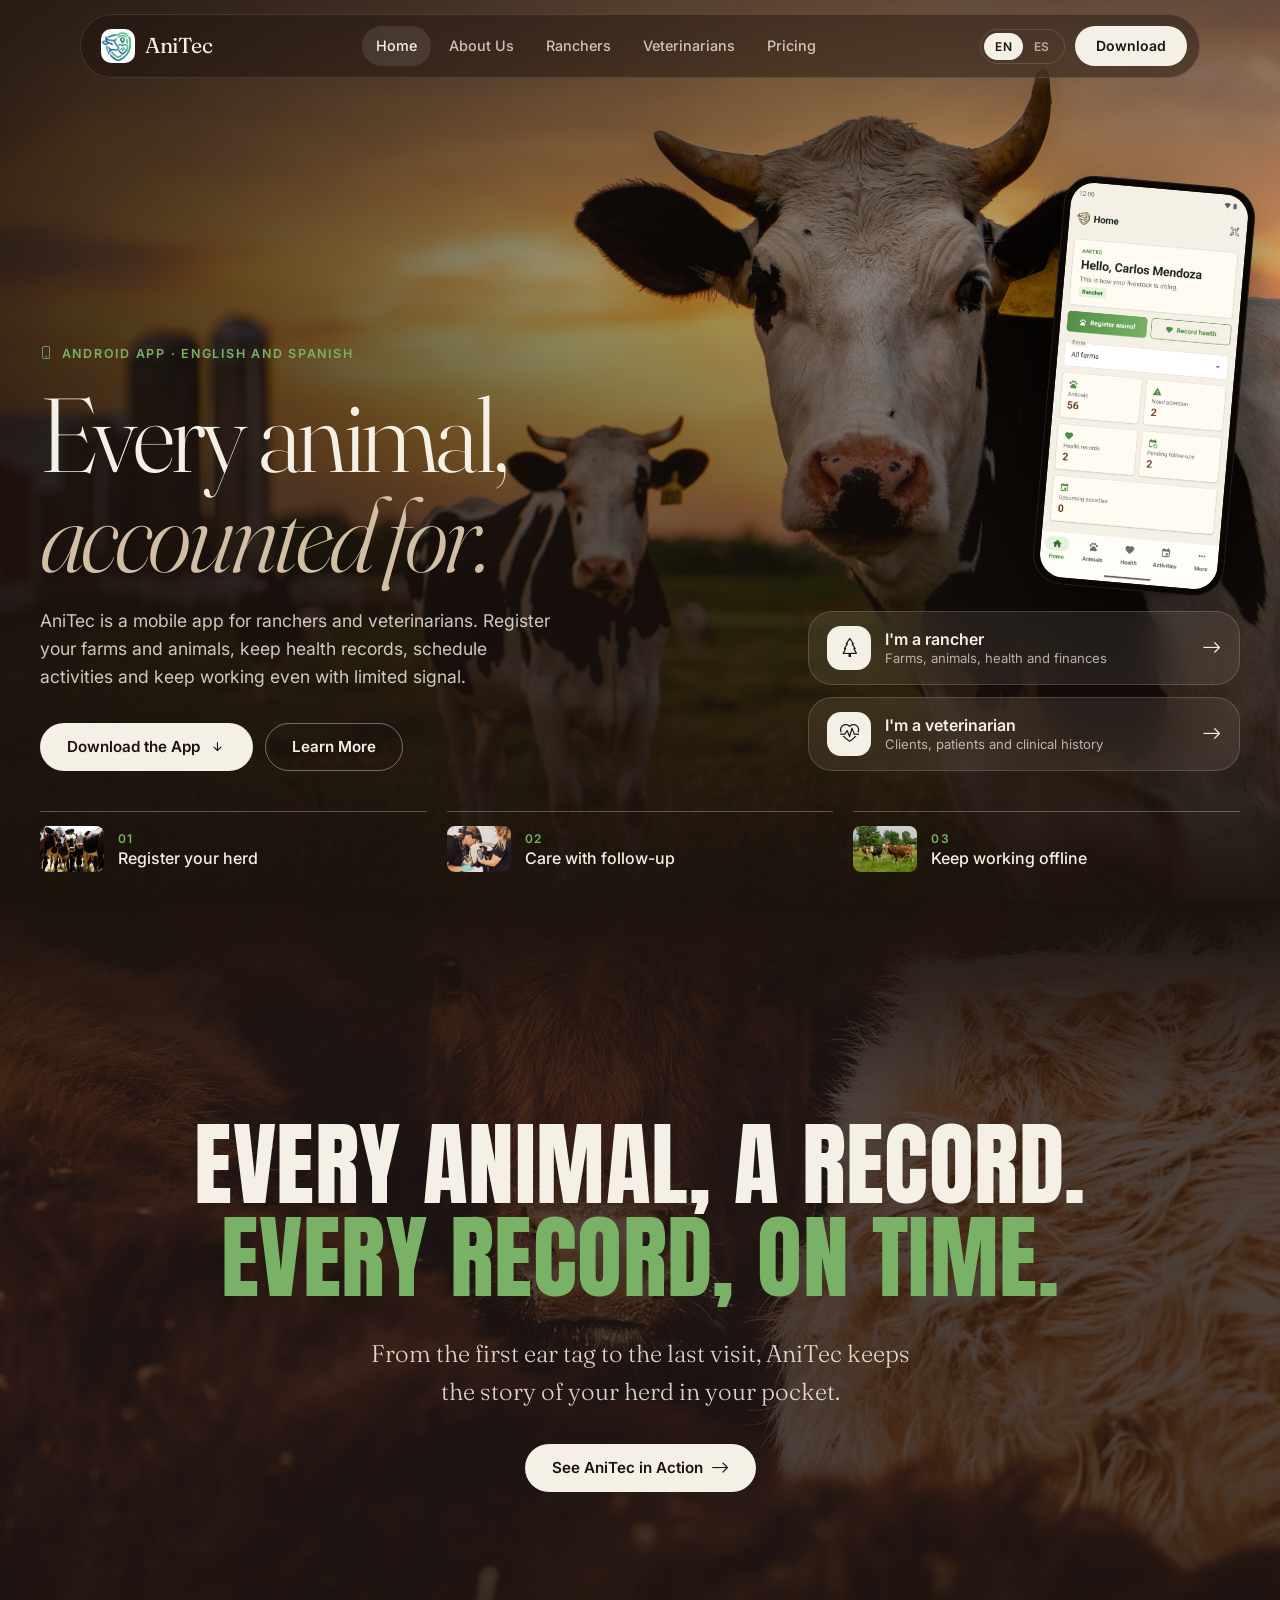
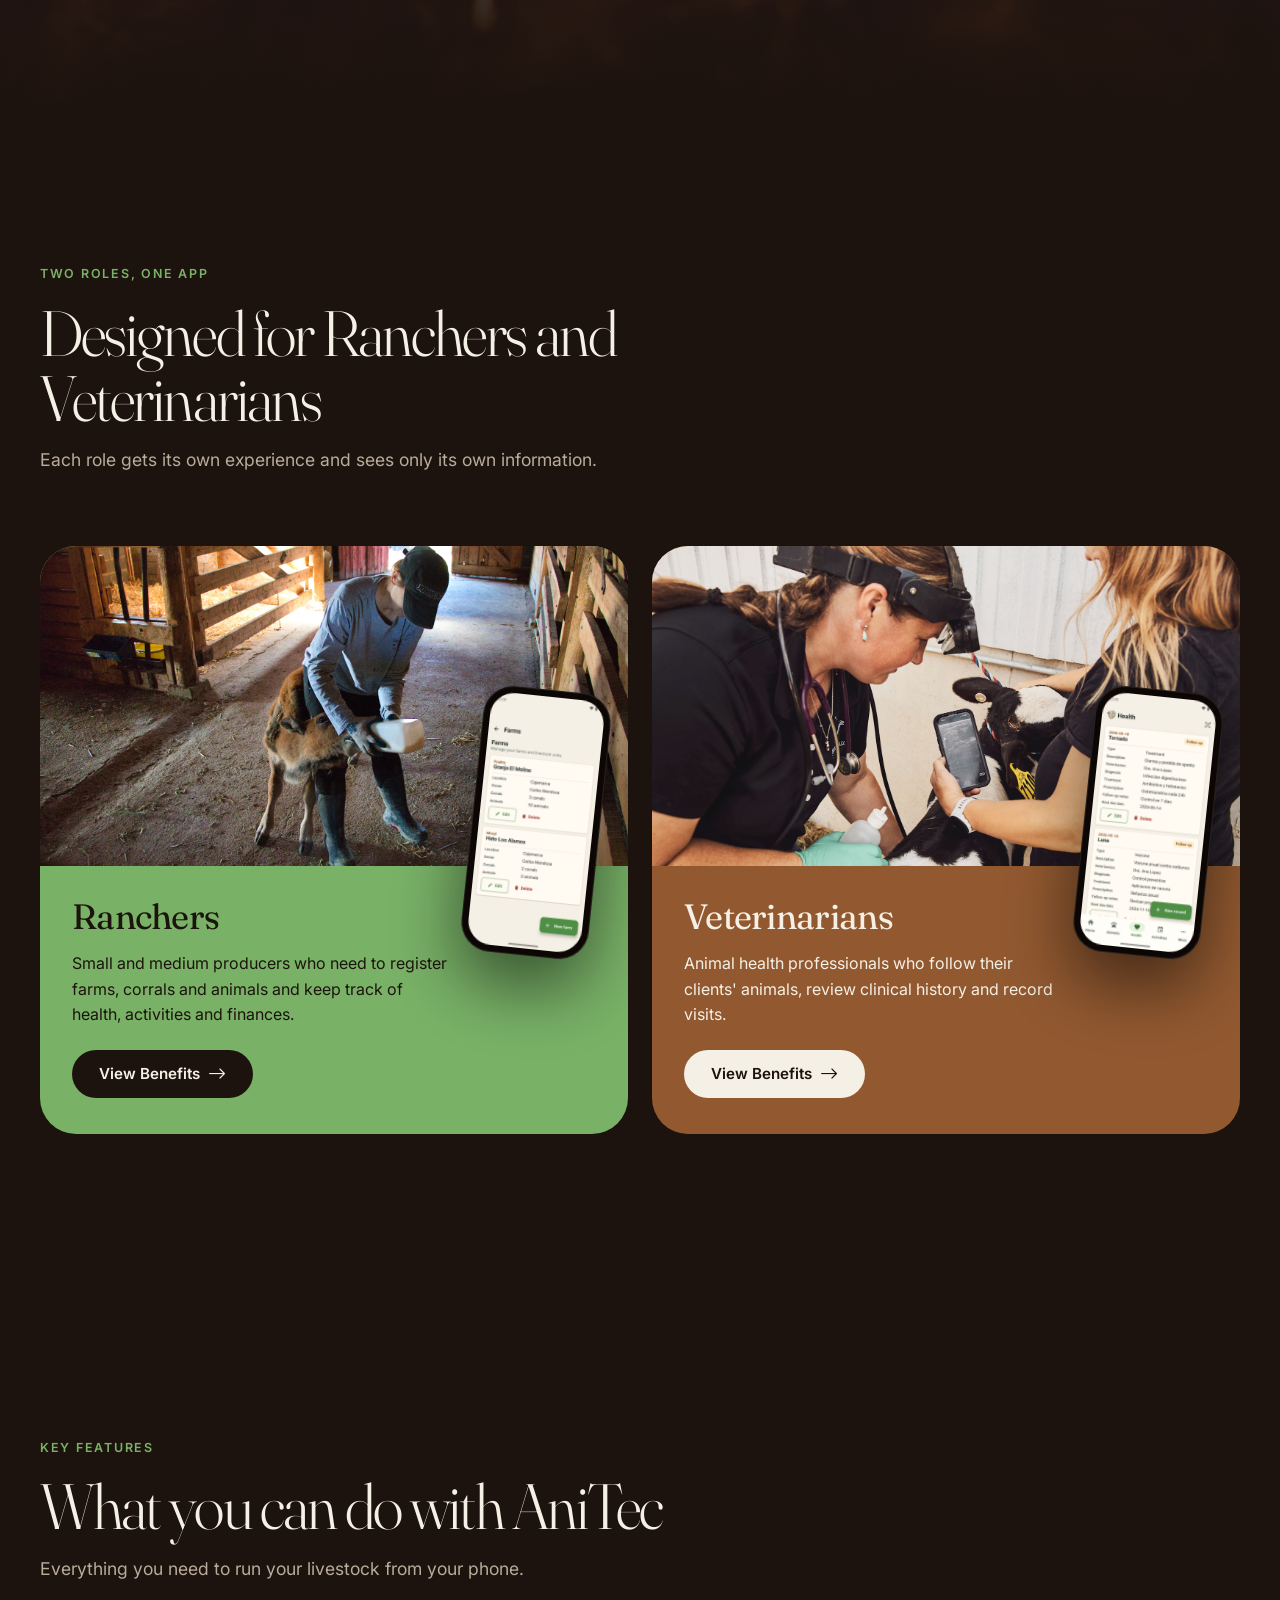
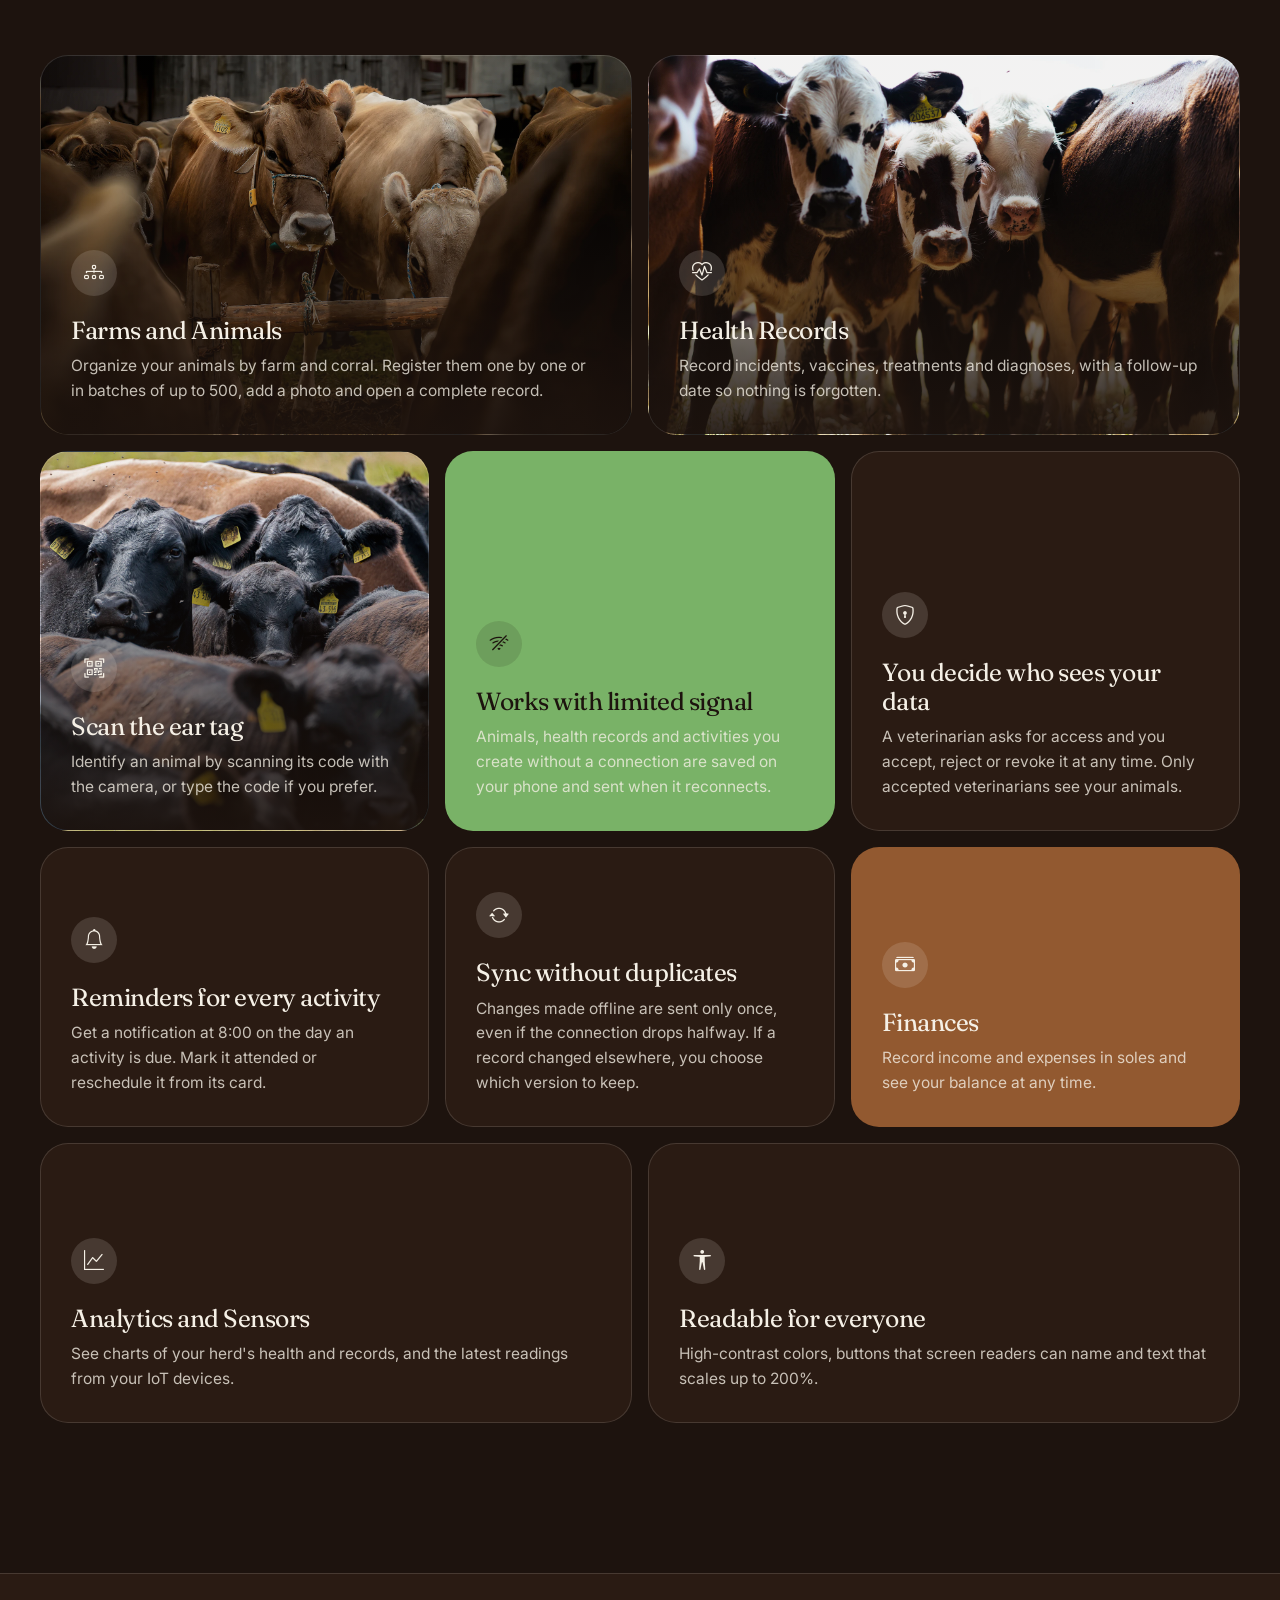
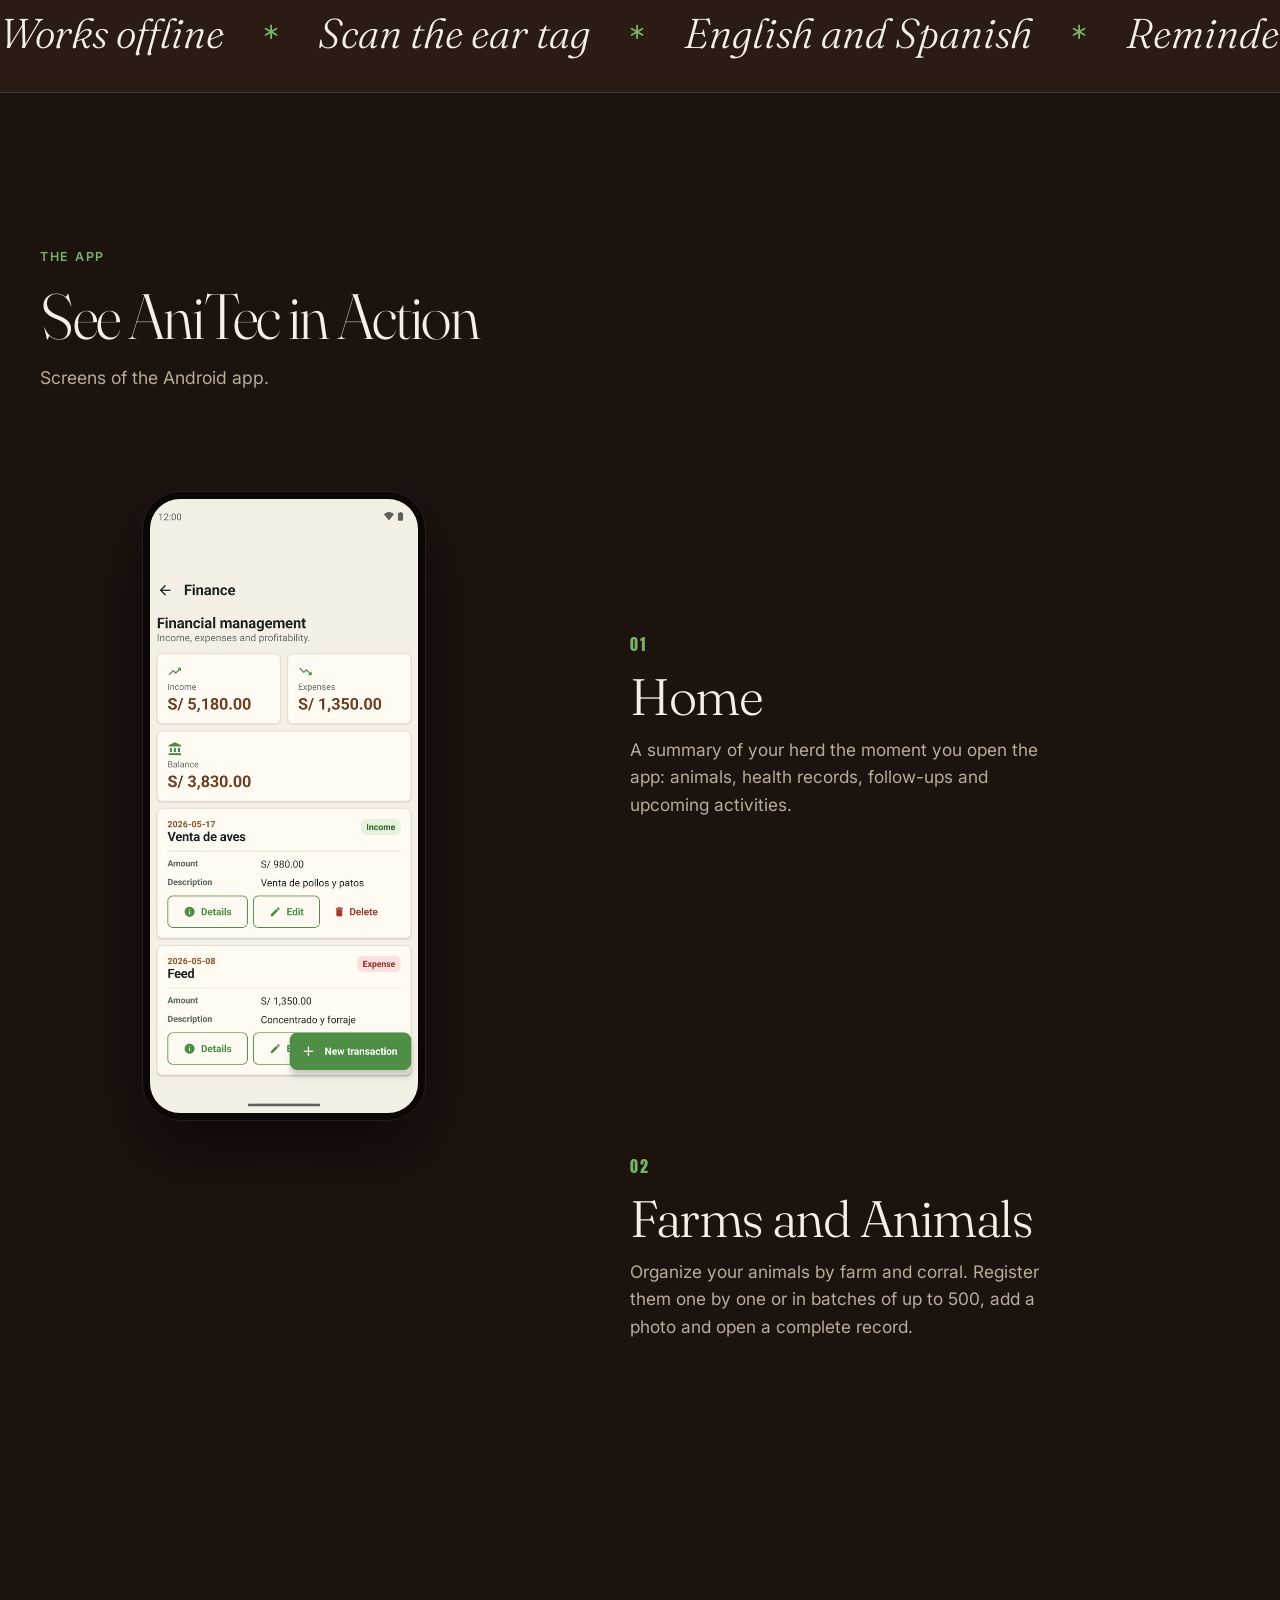
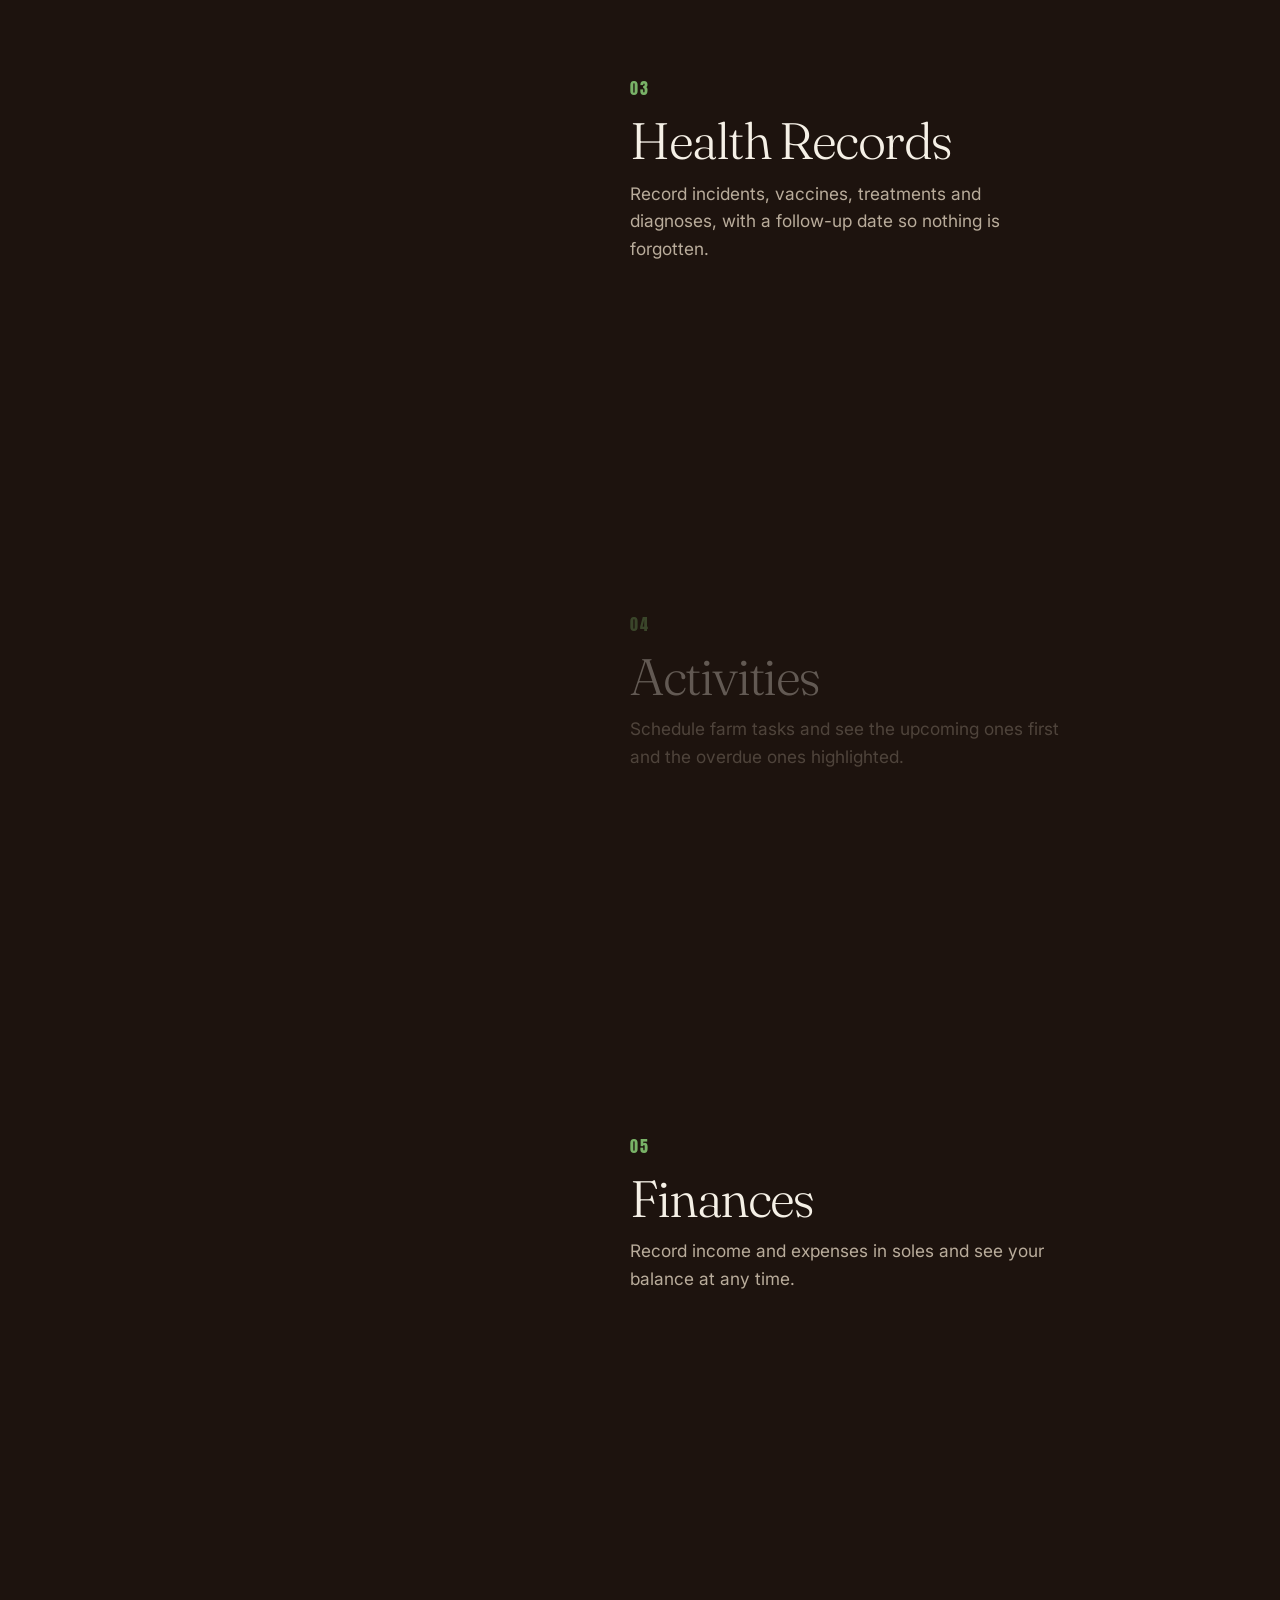
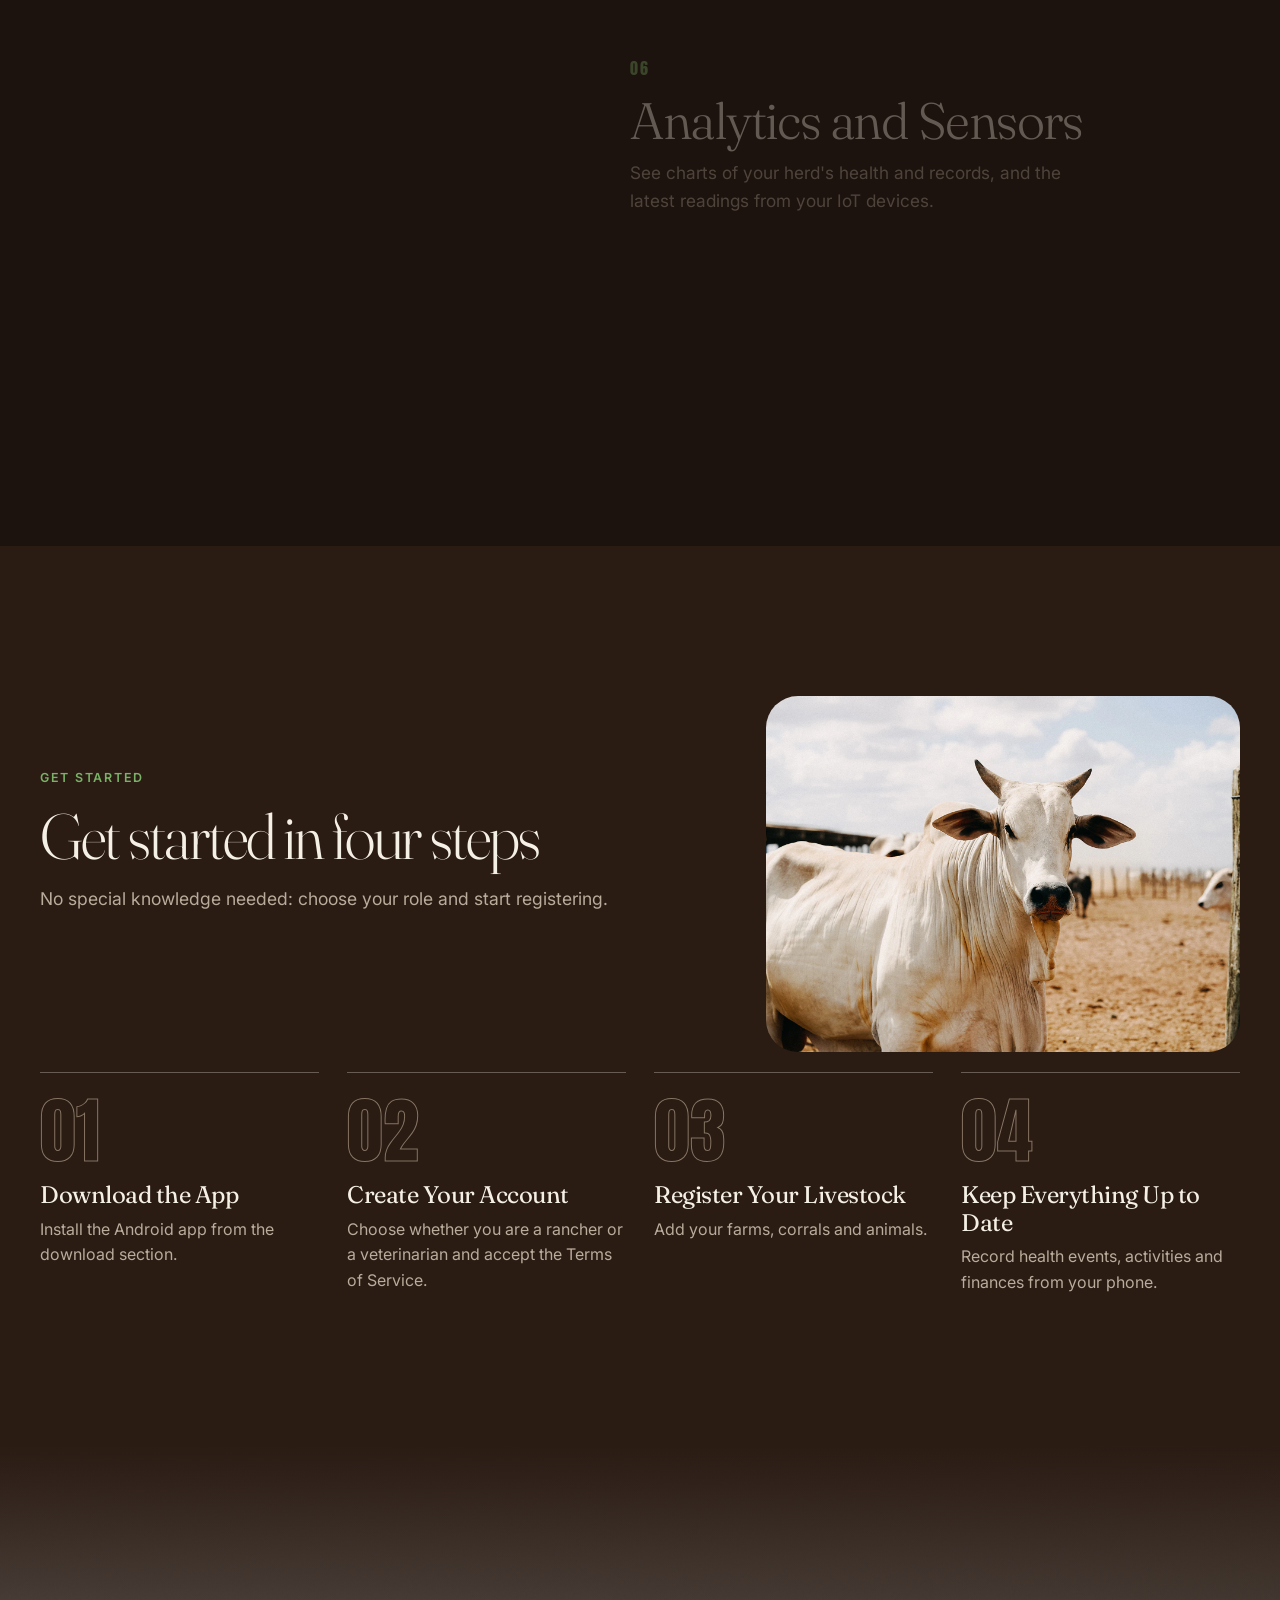
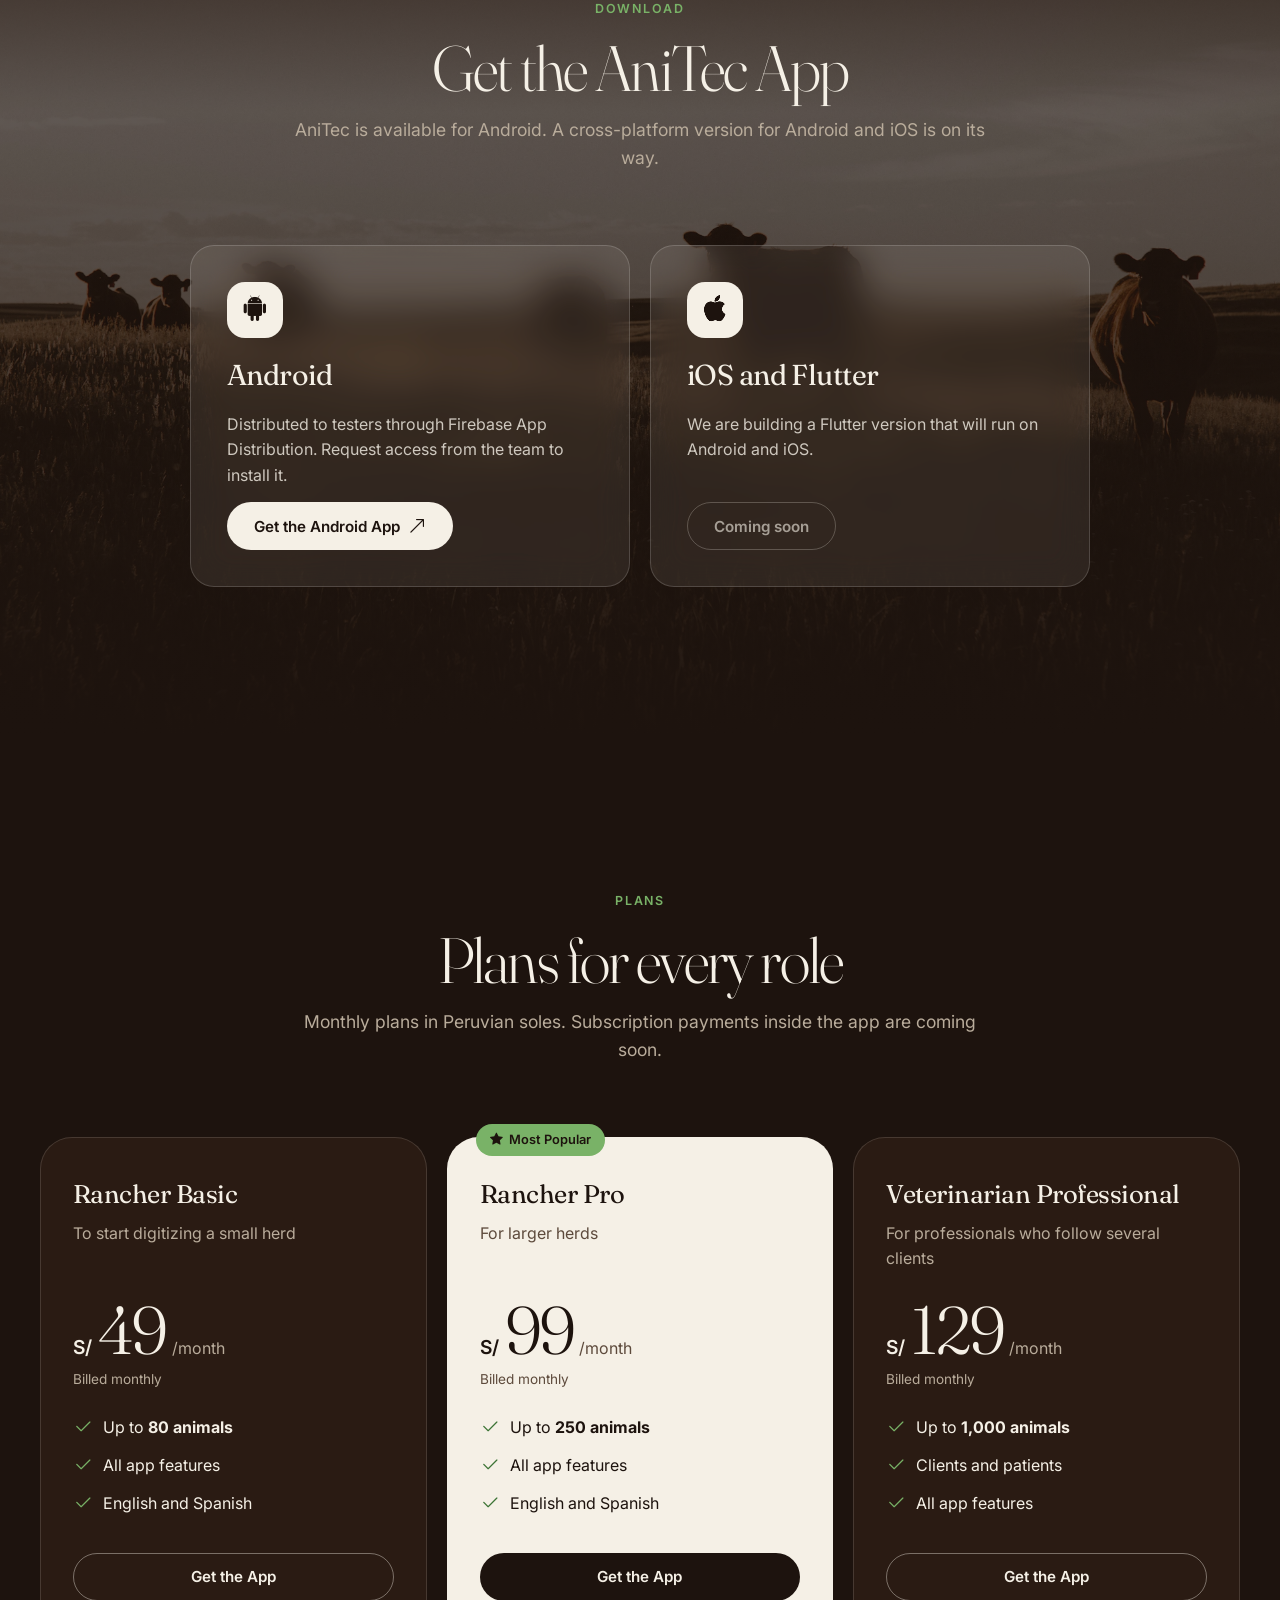
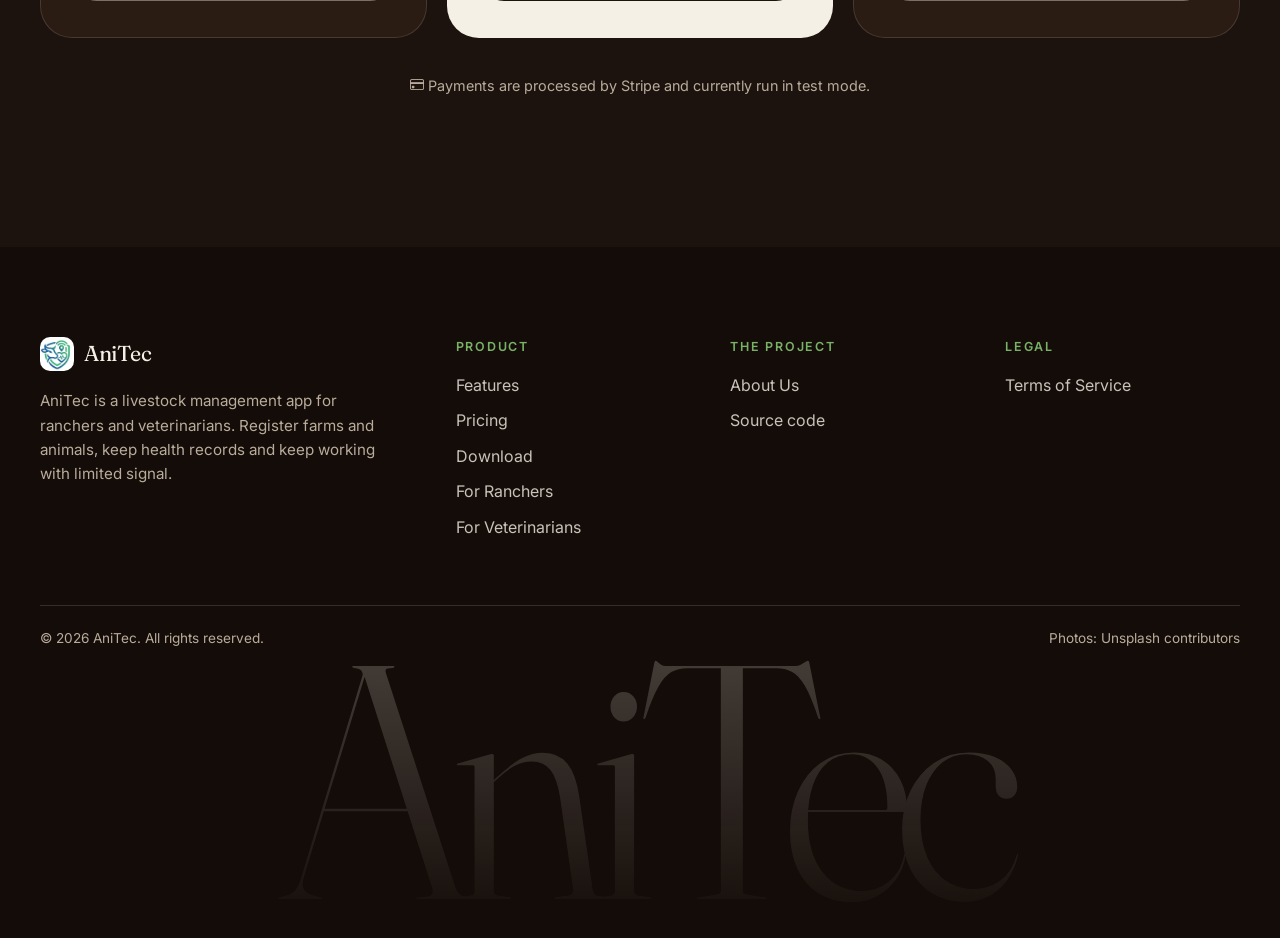
==== commit 9149c237: "feat: redesign the home page with a dark editorial look and real photography Full-screen hero over a" ====
--- a/index.html
+++ b/index.html
@@ -9,513 +9,534 @@
     <meta name="author" content="AniTec" />
     <meta name="robots" content="index, follow" />
     <meta name="googlebot" content="index, follow" />
-    
+
     <!-- Open Graph / Facebook -->
     <meta property="og:type" content="website" />
     <meta property="og:title" content="AniTec - Livestock Management App for Ranchers and Veterinarians" />
     <meta property="og:description" content="AniTec is a mobile app for ranchers and veterinarians. Register farms and animals, keep health records and keep working with limited signal." />
     <meta property="og:site_name" content="AniTec" />
-    
+
     <!-- Twitter -->
     <meta property="twitter:card" content="summary" />
     <meta property="twitter:title" content="AniTec - Livestock Management App for Ranchers and Veterinarians" />
     <meta property="twitter:description" content="AniTec is a mobile app for ranchers and veterinarians. Register farms and animals, keep health records and keep working with limited signal." />
-    
+
     <!-- Favicons -->
-    <link rel="shortcut icon" href="./assets/images/logo.ico" type="image/x-icon">
+    <link rel="shortcut icon" href="./assets/images/logo.ico" type="image/x-icon" />
     <link rel="icon" href="./assets/images/logo.png" type="image/png" />
     <link rel="apple-touch-icon" href="./assets/images/logo.png" />
-    
+
     <!-- Theme Color -->
-    <meta name="theme-color" content="#79B267" />
-    <meta name="msapplication-TileColor" content="#79B267" />
-    
-    <!-- Fonts Preconnect -->
+    <meta name="theme-color" content="#1d130e" />
+    <meta name="msapplication-TileColor" content="#1d130e" />
+
+    <!-- The page starts hidden behind the intro only when scripts run -->
+    <script>document.documentElement.classList.add("js");</script>
+
+    <!-- Fonts -->
     <link rel="preconnect" href="https://fonts.googleapis.com" />
     <link rel="preconnect" href="https://fonts.gstatic.com" crossorigin />
     <link
-      href="https://fonts.googleapis.com/css2?family=Poppins:wght@300;400;500;600;700;800&display=swap"
+      href="https://fonts.googleapis.com/css2?family=Anton&family=Fraunces:ital,opsz,wght@0,9..144,300..600;1,9..144,300..500&family=Inter:wght@400;500;600&display=swap"
       rel="stylesheet"
     />
-    <link
-      rel="stylesheet"
-      href="https://cdn.jsdelivr.net/npm/bootstrap-icons@1.11.3/font/bootstrap-icons.min.css"
-    />
-
-    <!-- Stylesheet -->
-    <link rel="stylesheet" href="assets/styles/styles.css">
+    <link rel="stylesheet" href="https://cdn.jsdelivr.net/npm/bootstrap-icons@1.11.3/font/bootstrap-icons.min.css" />
+    <link rel="preload" as="image" href="assets/images/photos/hero-sunset-cow.webp" fetchpriority="high" />
+
+    <link rel="stylesheet" href="assets/styles/home.css" />
   </head>
   <body>
-    <nav class="navbar">
-      <div class="nav-container">
-        <a href="index.html" class="logo">
-          <img src="assets/images/logo.png" alt="AniTec Logo" />
-          <span class="logo-text">AniTec</span>
-        </a>
-        <ul class="nav-menu">
-          <li><a href="index.html" class="active" data-i18n="nav.home">Home</a></li>
-          <li><a href="assets/pages/about.html" data-i18n="nav.about">About Us</a></li>
-          <li><a href="assets/pages/ranchers.html" data-i18n="nav.ranchers">Ranchers</a></li>
-          <li><a href="assets/pages/veterinarians.html" data-i18n="nav.veterinarians">Veterinarians</a></li>
-          <li><a href="#pricing" data-i18n="nav.pricing">Pricing</a></li>
-        </ul>
-        <div class="nav-actions">
-          <div class="lang-switcher">
-            <button class="lang-btn" id="lang-en" onclick="setLanguage('en')">EN</button>
-            <button class="lang-btn" id="lang-es" onclick="setLanguage('es')">ES</button>
-          </div>
-            <a href="#download" class="btn btn-success btn-sm" data-i18n="nav.startFree">Download</a>
-          <button class="mobile-menu-btn">
-            <i class="bi bi-list"></i>
-          </button>
-        </div>
-      </div>
-    </nav>
-
-    <div class="mobile-menu-overlay"></div>
-    <div class="mobile-menu">
-      <div class="mobile-menu-header">
-        <span
-          style="
-            font-weight: 700;
-            font-size: 1.2rem;
-            color: var(--primary-brown);
-          "
-          data-i18n="nav.menu">Menu</span
-        >
-        <button class="mobile-menu-close">
-          <i class="bi bi-x-lg"></i>
+    <a class="skip-link" href="#main" data-i18n="v2.skip">Skip to content</a>
+
+    <div class="preloader" id="preloader" aria-hidden="true">
+      <img src="assets/images/logo.png" alt="" width="72" height="72" />
+      <span class="preloader-word">AniTec</span>
+    </div>
+
+    <!-- ------------------------------------------------------------ Navigation -->
+    <header class="nav" id="nav">
+      <a href="index.html" class="nav-logo" aria-label="AniTec">
+        <img src="assets/images/logo.png" alt="" width="34" height="34" />
+        <span>AniTec</span>
+      </a>
+      <nav class="nav-links" aria-label="Main">
+        <a href="index.html" class="active" data-i18n="nav.home">Home</a>
+        <a href="assets/pages/about.html" data-i18n="nav.about">About Us</a>
+        <a href="assets/pages/ranchers.html" data-i18n="nav.ranchers">Ranchers</a>
+        <a href="assets/pages/veterinarians.html" data-i18n="nav.veterinarians">Veterinarians</a>
+        <a href="#pricing" data-i18n="nav.pricing">Pricing</a>
+      </nav>
+      <div class="nav-actions">
+        <div class="lang" role="group" aria-label="Language">
+          <button class="lang-btn" id="lang-en" onclick="setLanguage('en')">EN</button>
+          <button class="lang-btn" id="lang-es" onclick="setLanguage('es')">ES</button>
+        </div>
+        <a href="#download" class="pill pill-light pill-sm" data-i18n="nav.startFree">Download</a>
+        <button class="menu-btn" id="menu-btn" aria-label="Open menu" aria-expanded="false" aria-controls="menu">
+          <span></span><span></span>
         </button>
       </div>
-      <ul class="mobile-menu-links">
-        <li><a href="index.html" data-i18n="nav.home">Home</a></li>
-        <li><a href="assets/pages/about.html" data-i18n="nav.about">About Us</a></li>
-        <li><a href="assets/pages/ranchers.html" data-i18n="nav.ranchers">Ranchers</a></li>
-        <li><a href="assets/pages/veterinarians.html" data-i18n="nav.veterinarians">Veterinarians</a></li>
-        <li><a href="#pricing" data-i18n="nav.pricing">Pricing</a></li>
-      </ul>
-      <div class="mobile-menu-cta">
-        <a href="#download" class="btn btn-success" data-i18n="nav.startFree">Download</a>
-      </div>
-      <div class="mobile-lang-switcher">
-        <button class="lang-btn" id="mobile-lang-en" onclick="setLanguage('en')">EN</button>
-        <button class="lang-btn" id="mobile-lang-es" onclick="setLanguage('es')">ES</button>
+    </header>
+
+    <div class="menu" id="menu" aria-hidden="true">
+      <nav class="menu-links" aria-label="Mobile">
+        <a href="index.html" data-i18n="nav.home">Home</a>
+        <a href="assets/pages/about.html" data-i18n="nav.about">About Us</a>
+        <a href="assets/pages/ranchers.html" data-i18n="nav.ranchers">Ranchers</a>
+        <a href="assets/pages/veterinarians.html" data-i18n="nav.veterinarians">Veterinarians</a>
+        <a href="#pricing" data-i18n="nav.pricing">Pricing</a>
+      </nav>
+      <div class="menu-foot">
+        <a href="#download" class="pill pill-light" data-i18n="nav.startFree">Download</a>
+        <div class="lang" role="group" aria-label="Language">
+          <button class="lang-btn" id="mobile-lang-en" onclick="setLanguage('en')">EN</button>
+          <button class="lang-btn" id="mobile-lang-es" onclick="setLanguage('es')">ES</button>
+        </div>
       </div>
     </div>
 
-    <section class="hero">
-      <div class="container">
-        <div class="hero-content">
-          <div class="hero-text">
-            <div class="hero-badge">
-              <i class="bi bi-phone"></i>
-              <span data-i18n="hero.badge">Android app · English and Spanish</span>
+    <main id="main">
+      <!-- ------------------------------------------------------------ Hero -->
+      <section class="hero" id="top">
+        <img class="hero-bg" src="assets/images/photos/hero-sunset-cow.webp" alt="" fetchpriority="high" />
+        <div class="hero-shade"></div>
+        <div class="hero-inner">
+          <div class="hero-copy">
+            <p class="eyebrow"><i class="bi bi-phone"></i> <span data-i18n="hero.badge">Android app · English and Spanish</span></p>
+            <h1 class="hero-title" data-i18n="v2.heroTitle" data-i18n-html>Every animal,<br /><em>accounted for.</em></h1>
+            <p class="hero-lead" data-i18n="hero.description">AniTec is a mobile app for ranchers and veterinarians. Register your farms and animals, keep health records, schedule activities and keep working even with limited signal.</p>
+            <div class="hero-cta">
+              <a href="#download" class="pill pill-cream">
+                <span data-i18n="hero.download">Download the App</span>
+                <i class="bi bi-arrow-down-short"></i>
+              </a>
+              <a href="#features" class="pill pill-ghost" data-i18n="hero.learnMore">Learn More</a>
             </div>
-            <h1 class="hero-title">
-              <span data-i18n="hero.title1">Manage your </span><span data-i18n="hero.title2" class="highlight">Livestock</span><span data-i18n="hero.title3"> from your Phone</span>
-            </h1>
-            <p class="hero-description" data-i18n="hero.description">AniTec is a mobile app for ranchers and veterinarians. Register your farms and animals, keep health records, schedule activities and keep working even with limited signal.</p>
-            <div class="hero-buttons">
-              <a href="#download" class="btn btn-success">
-                <i class="bi bi-download"></i>
-                <span data-i18n="hero.download">Download the App</span>
-              </a>
-              <a href="#features" class="btn btn-secondary">
-                <i class="bi bi-play-circle"></i>
-                <span data-i18n="hero.learnMore">Learn More</span>
+          </div>
+
+          <aside class="hero-side">
+            <div class="phone phone-hero" aria-hidden="true">
+              <img src="assets/images/app/android-home.png" alt="" width="540" height="1200" />
+            </div>
+            <a href="assets/pages/ranchers.html" class="glass role-card">
+              <span class="role-icon"><i class="bi bi-tree"></i></span>
+              <span class="role-text">
+                <strong data-i18n="v2.roleRancher">I'm a rancher</strong>
+                <small data-i18n="v2.roleRancherDesc">Farms, animals, health and finances</small>
+              </span>
+              <i class="bi bi-arrow-right"></i>
+            </a>
+            <a href="assets/pages/veterinarians.html" class="glass role-card">
+              <span class="role-icon"><i class="bi bi-heart-pulse"></i></span>
+              <span class="role-text">
+                <strong data-i18n="v2.roleVet">I'm a veterinarian</strong>
+                <small data-i18n="v2.roleVetDesc">Clients, patients and clinical history</small>
+              </span>
+              <i class="bi bi-arrow-right"></i>
+            </a>
+          </aside>
+        </div>
+
+        <ol class="chapters">
+          <li>
+            <a href="#features">
+              <img src="assets/images/photos/tagged-calves.webp" alt="" loading="lazy" />
+              <span class="chapter-num">01</span>
+              <span class="chapter-title" data-i18n="v2.chapter1">Register your herd</span>
+            </a>
+          </li>
+          <li>
+            <a href="#app">
+              <img src="assets/images/photos/vet-calf-phone.webp" alt="" loading="lazy" />
+              <span class="chapter-num">02</span>
+              <span class="chapter-title" data-i18n="v2.chapter2">Care with follow-up</span>
+            </a>
+          </li>
+          <li>
+            <a href="#offline">
+              <img src="assets/images/photos/green-pasture-herd.webp" alt="" loading="lazy" />
+              <span class="chapter-num">03</span>
+              <span class="chapter-title" data-i18n="v2.chapter3">Keep working offline</span>
+            </a>
+          </li>
+        </ol>
+      </section>
+
+      <!-- ------------------------------------------------------------ Manifesto -->
+      <section class="manifesto" id="offline">
+        <img class="manifesto-bg" src="assets/images/photos/brown-cow-closeup.webp" alt="" loading="lazy" />
+        <div class="manifesto-shade"></div>
+        <div class="manifesto-inner">
+          <h2 class="manifesto-title">
+            <span class="reveal-line" data-i18n="v2.manifestoLine1">Every animal, a record.</span>
+            <span class="reveal-line accent" data-i18n="v2.manifestoLine2">Every record, on time.</span>
+          </h2>
+          <p class="manifesto-text reveal" data-i18n="v2.manifestoText">From the first ear tag to the last visit, AniTec keeps the story of your herd in your pocket.</p>
+          <a href="#app" class="pill pill-cream reveal">
+            <span data-i18n="gallery.title">See AniTec in Action</span>
+            <i class="bi bi-arrow-right"></i>
+          </a>
+        </div>
+      </section>
+
+      <!-- ------------------------------------------------------------ Roles -->
+      <section class="section roles" id="segments">
+        <div class="wrap">
+          <header class="section-head reveal">
+            <p class="eyebrow" data-i18n="segments.subtitle">Two Roles, One App</p>
+            <h2 class="h2" data-i18n="segments.title">Designed for Ranchers and Veterinarians</h2>
+            <p class="lead" data-i18n="segments.description">Each role gets its own experience and sees only its own information.</p>
+          </header>
+          <div class="roles-grid">
+            <article class="role-block role-green reveal">
+              <div class="role-photo">
+                <img src="assets/images/photos/rancher-feeding-calf.webp" alt="A rancher feeding a calf in a barn" loading="lazy" />
+                <div class="phone phone-sm tilt-right" aria-hidden="true">
+                  <img src="assets/images/app/android-farms.png" alt="" loading="lazy" width="540" height="1200" />
+                </div>
+              </div>
+              <div class="role-body">
+                <h3 data-i18n="segments.ranchersTitle">Ranchers</h3>
+                <p data-i18n="segments.ranchersDesc">Small and medium producers who need to register farms, corrals and animals and keep track of health, activities and finances.</p>
+                <a href="assets/pages/ranchers.html" class="pill pill-dark"><span data-i18n="segments.viewBenefits">View Benefits</span> <i class="bi bi-arrow-right"></i></a>
+              </div>
+            </article>
+            <article class="role-block role-brown reveal">
+              <div class="role-photo">
+                <img src="assets/images/photos/vet-calf-phone.webp" alt="A veterinarian examining a calf while holding a phone" loading="lazy" />
+                <div class="phone phone-sm tilt-right" aria-hidden="true">
+                  <img src="assets/images/app/android-health.png" alt="" loading="lazy" width="540" height="1200" />
+                </div>
+              </div>
+              <div class="role-body">
+                <h3 data-i18n="segments.vetsTitle">Veterinarians</h3>
+                <p data-i18n="segments.vetsDesc">Animal health professionals who follow their clients' animals, review clinical history and record visits.</p>
+                <a href="assets/pages/veterinarians.html" class="pill pill-cream"><span data-i18n="segments.viewBenefits">View Benefits</span> <i class="bi bi-arrow-right"></i></a>
+              </div>
+            </article>
+          </div>
+        </div>
+      </section>
+
+      <!-- ------------------------------------------------------------ Features (bento) -->
+      <section class="section features" id="features">
+        <div class="wrap">
+          <header class="section-head reveal">
+            <p class="eyebrow" data-i18n="features.subtitle">Key Features</p>
+            <h2 class="h2" data-i18n="features.title">What you can do with AniTec</h2>
+            <p class="lead" data-i18n="features.description">Everything you need to run your livestock from your phone.</p>
+          </header>
+
+          <div class="bento">
+            <article class="tile tile-photo span-3 reveal" style="--img: url('../images/photos/barn-cows.webp')">
+              <div class="tile-body">
+                <span class="tile-icon"><i class="bi bi-diagram-3"></i></span>
+                <h3 data-i18n="features.animalsTitle">Farms and Animals</h3>
+                <p data-i18n="features.animalsDesc">Organize your animals by farm and corral. Register them one by one or in batches of up to 500, add a photo and open a complete record.</p>
+              </div>
+            </article>
+            <article class="tile tile-photo span-3 reveal" style="--img: url('../images/photos/tagged-calves.webp')">
+              <div class="tile-body">
+                <span class="tile-icon"><i class="bi bi-heart-pulse"></i></span>
+                <h3 data-i18n="features.healthTitle">Health Records</h3>
+                <p data-i18n="features.healthDesc">Record incidents, vaccines, treatments and diagnoses, with a follow-up date so nothing is forgotten.</p>
+              </div>
+            </article>
+
+            <article class="tile tile-photo span-2 reveal" style="--img: url('../images/photos/tagged-black-cattle.webp')">
+              <div class="tile-body">
+                <span class="tile-icon"><i class="bi bi-qr-code-scan"></i></span>
+                <h3 data-i18n="metrics.label2">Scan the ear tag</h3>
+                <p data-i18n="metrics.desc2">Identify an animal by scanning its code with the camera, or type the code if you prefer.</p>
+              </div>
+            </article>
+            <article class="tile tile-green span-2 reveal">
+              <div class="tile-body">
+                <span class="tile-icon"><i class="bi bi-wifi-off"></i></span>
+                <h3 data-i18n="metrics.label1">Works with limited signal</h3>
+                <p data-i18n="metrics.desc1">Animals, health records and activities you create without a connection are saved on your phone and sent when it reconnects.</p>
+              </div>
+            </article>
+            <article class="tile span-2 reveal">
+              <div class="tile-body">
+                <span class="tile-icon"><i class="bi bi-shield-lock"></i></span>
+                <h3 data-i18n="v2.consentTitle">You decide who sees your data</h3>
+                <p data-i18n="v2.consentDesc">A veterinarian asks for access and you accept, reject or revoke it at any time. Only accepted veterinarians see your animals.</p>
+              </div>
+            </article>
+
+            <article class="tile span-2 reveal">
+              <div class="tile-body">
+                <span class="tile-icon"><i class="bi bi-bell"></i></span>
+                <h3 data-i18n="v2.remindersTitle">Reminders for every activity</h3>
+                <p data-i18n="v2.remindersDesc">Get a notification at 8:00 on the day an activity is due. Mark it attended or reschedule it from its card.</p>
+              </div>
+            </article>
+            <article class="tile span-2 reveal">
+              <div class="tile-body">
+                <span class="tile-icon"><i class="bi bi-arrow-repeat"></i></span>
+                <h3 data-i18n="v2.syncTitle">Sync without duplicates</h3>
+                <p data-i18n="v2.syncDesc">Changes made offline are sent only once, even if the connection drops halfway. If a record changed elsewhere, you choose which version to keep.</p>
+              </div>
+            </article>
+            <article class="tile tile-brown span-2 reveal">
+              <div class="tile-body">
+                <span class="tile-icon"><i class="bi bi-cash-stack"></i></span>
+                <h3 data-i18n="features.financeTitle">Finances</h3>
+                <p data-i18n="features.financeDesc">Record income and expenses in soles and see your balance at any time.</p>
+              </div>
+            </article>
+
+            <article class="tile span-3 reveal">
+              <div class="tile-body">
+                <span class="tile-icon"><i class="bi bi-graph-up"></i></span>
+                <h3 data-i18n="features.analyticsTitle">Analytics and Sensors</h3>
+                <p data-i18n="features.analyticsDesc">See charts of your herd's health and records, and the latest readings from your IoT devices.</p>
+              </div>
+            </article>
+            <article class="tile span-3 reveal">
+              <div class="tile-body">
+                <span class="tile-icon"><i class="bi bi-universal-access"></i></span>
+                <h3 data-i18n="v2.accessTitle">Readable for everyone</h3>
+                <p data-i18n="v2.accessDesc">High-contrast colors, buttons that screen readers can name and text that scales up to 200%.</p>
+              </div>
+            </article>
+          </div>
+        </div>
+      </section>
+
+      <!-- ------------------------------------------------------------ Marquee -->
+      <div class="marquee" aria-hidden="true">
+        <div class="marquee-track">
+          <span data-i18n="v2.marquee1">Works offline</span><i class="bi bi-asterisk"></i>
+          <span data-i18n="v2.marquee2">Scan the ear tag</span><i class="bi bi-asterisk"></i>
+          <span data-i18n="v2.marquee3">English and Spanish</span><i class="bi bi-asterisk"></i>
+          <span data-i18n="v2.marquee4">Reminders</span><i class="bi bi-asterisk"></i>
+          <span data-i18n="v2.marquee5">You control access</span><i class="bi bi-asterisk"></i>
+          <span data-i18n="v2.marquee1">Works offline</span><i class="bi bi-asterisk"></i>
+          <span data-i18n="v2.marquee2">Scan the ear tag</span><i class="bi bi-asterisk"></i>
+          <span data-i18n="v2.marquee3">English and Spanish</span><i class="bi bi-asterisk"></i>
+          <span data-i18n="v2.marquee4">Reminders</span><i class="bi bi-asterisk"></i>
+          <span data-i18n="v2.marquee5">You control access</span><i class="bi bi-asterisk"></i>
+        </div>
+      </div>
+
+      <!-- ------------------------------------------------------------ Pinned app showcase -->
+      <section class="section showcase" id="app">
+        <div class="wrap">
+          <header class="section-head reveal">
+            <p class="eyebrow" data-i18n="gallery.subtitle">The App</p>
+            <h2 class="h2" data-i18n="gallery.title">See AniTec in Action</h2>
+            <p class="lead" data-i18n="gallery.description">Screens of the Android app.</p>
+          </header>
+          <div class="showcase-grid">
+            <div class="showcase-stage">
+              <div class="phone phone-lg" aria-hidden="true">
+                <img class="shot active" data-step="0" src="assets/images/app/android-home.png" alt="" width="540" height="1200" />
+                <img class="shot" data-step="1" src="assets/images/app/android-farms.png" alt="" loading="lazy" width="540" height="1200" />
+                <img class="shot" data-step="2" src="assets/images/app/android-health.png" alt="" loading="lazy" width="540" height="1200" />
+                <img class="shot" data-step="3" src="assets/images/app/android-activities.png" alt="" loading="lazy" width="540" height="1200" />
+                <img class="shot" data-step="4" src="assets/images/app/android-finance.png" alt="" loading="lazy" width="540" height="1200" />
+                <img class="shot" data-step="5" src="assets/images/app/android-analytics.png" alt="" loading="lazy" width="540" height="1200" />
+              </div>
+            </div>
+            <ol class="showcase-steps">
+              <li class="step active" data-step="0">
+                <span class="step-n">01</span>
+                <h3 data-i18n="gallery.home">Home</h3>
+                <p data-i18n="v2.showcaseHomeDesc">A summary of your herd the moment you open the app.</p>
+              </li>
+              <li class="step" data-step="1">
+                <span class="step-n">02</span>
+                <h3 data-i18n="features.animalsTitle">Farms and Animals</h3>
+                <p data-i18n="features.animalsDesc">Organize your animals by farm and corral.</p>
+              </li>
+              <li class="step" data-step="2">
+                <span class="step-n">03</span>
+                <h3 data-i18n="features.healthTitle">Health Records</h3>
+                <p data-i18n="features.healthDesc">Record incidents, vaccines, treatments and diagnoses.</p>
+              </li>
+              <li class="step" data-step="3">
+                <span class="step-n">04</span>
+                <h3 data-i18n="features.activitiesTitle">Activities</h3>
+                <p data-i18n="features.activitiesDesc">Schedule farm tasks and see the upcoming ones first.</p>
+              </li>
+              <li class="step" data-step="4">
+                <span class="step-n">05</span>
+                <h3 data-i18n="features.financeTitle">Finances</h3>
+                <p data-i18n="features.financeDesc">Record income and expenses in soles.</p>
+              </li>
+              <li class="step" data-step="5">
+                <span class="step-n">06</span>
+                <h3 data-i18n="features.analyticsTitle">Analytics and Sensors</h3>
+                <p data-i18n="features.analyticsDesc">See charts of your herd's health and records.</p>
+              </li>
+            </ol>
+          </div>
+        </div>
+      </section>
+
+      <!-- ------------------------------------------------------------ How it works -->
+      <section class="section how" id="how-it-works">
+        <div class="wrap">
+          <div class="how-head">
+            <header class="section-head reveal">
+              <p class="eyebrow" data-i18n="howItWorks.subtitle">Get Started</p>
+              <h2 class="h2" data-i18n="howItWorks.title">Get started in four steps</h2>
+              <p class="lead" data-i18n="howItWorks.description">No special knowledge needed: choose your role and start registering.</p>
+            </header>
+            <img class="how-photo reveal" src="assets/images/photos/white-zebu.webp" alt="A white zebu looking at the camera on a ranch" loading="lazy" />
+          </div>
+          <ol class="how-steps">
+            <li class="reveal">
+              <span class="big-n">01</span>
+              <h3 data-i18n="howItWorks.step1Title">Download the App</h3>
+              <p data-i18n="howItWorks.step1Desc">Install the Android app from the download section.</p>
+            </li>
+            <li class="reveal">
+              <span class="big-n">02</span>
+              <h3 data-i18n="howItWorks.step2Title">Create Your Account</h3>
+              <p data-i18n="howItWorks.step2Desc">Choose whether you are a rancher or a veterinarian and accept the Terms of Service.</p>
+            </li>
+            <li class="reveal">
+              <span class="big-n">03</span>
+              <h3 data-i18n="howItWorks.step3Title">Register Your Livestock</h3>
+              <p data-i18n="howItWorks.step3Desc">Add your farms, corrals and animals.</p>
+            </li>
+            <li class="reveal">
+              <span class="big-n">04</span>
+              <h3 data-i18n="howItWorks.step4Title">Keep Everything Up to Date</h3>
+              <p data-i18n="howItWorks.step4Desc">Record health events, activities and finances from your phone.</p>
+            </li>
+          </ol>
+        </div>
+      </section>
+
+      <!-- ------------------------------------------------------------ Download -->
+      <section class="section download" id="download">
+        <img class="download-bg" src="assets/images/photos/pasture-silhouette.webp" alt="" loading="lazy" />
+        <div class="download-shade"></div>
+        <div class="wrap download-inner">
+          <header class="section-head center reveal">
+            <p class="eyebrow" data-i18n="download.subtitle">Download</p>
+            <h2 class="h2" data-i18n="download.title">Get the AniTec App</h2>
+            <p class="lead" data-i18n="download.description">AniTec is available for Android. A cross-platform version for Android and iOS is on its way.</p>
+          </header>
+          <div class="download-grid">
+            <div class="glass dl-card reveal">
+              <span class="dl-icon"><i class="bi bi-android2"></i></span>
+              <h3 data-i18n="download.androidTitle">Android</h3>
+              <p data-i18n="download.androidDesc">Distributed to testers through Firebase App Distribution. Request access from the team to install it.</p>
+              <a href="https://appdistribution.firebase.dev/i/417dc4e6d8ae3e32" class="pill pill-cream" target="_blank" rel="noreferrer">
+                <span data-i18n="download.androidButton">Get the Android App</span>
+                <i class="bi bi-arrow-up-right"></i>
               </a>
             </div>
-            <div class="hero-stats">
-              <div class="stat-item">
-                <div class="stat-number" data-i18n="hero.stat1n">2</div>
-                <div class="stat-label" data-i18n="hero.stat1">User roles</div>
-              </div>
-              <div class="stat-item">
-                <div class="stat-number" data-i18n="hero.stat2n">2</div>
-                <div class="stat-label" data-i18n="hero.stat2">Languages</div>
-              </div>
-              <div class="stat-item">
-                <div class="stat-number" data-i18n="hero.stat3n">Offline</div>
-                <div class="stat-label" data-i18n="hero.stat3">Saves your work</div>
-              </div>
+            <div class="glass dl-card dl-soon reveal">
+              <span class="dl-icon"><i class="bi bi-apple"></i></span>
+              <h3 data-i18n="download.flutterTitle">iOS and Flutter</h3>
+              <p data-i18n="download.flutterDesc">We are building a Flutter version that will run on Android and iOS.</p>
+              <span class="pill pill-ghost disabled" aria-disabled="true" data-i18n="download.flutterButton">Coming soon</span>
             </div>
           </div>
-          <div class="hero-image-wrapper">
-            <img src="assets/images/app/android-home.png" alt="Home screen of the AniTec app" class="phone-shot" />
-            <div class="hero-floating-card hero-floating-card-1">
-              <div class="floating-icon green">
-                <i class="bi bi-check-lg"></i>
-              </div>
-              <div class="floating-text">
-                <h4 data-i18n="hero.statsAd1">Animal registered</h4>
-                <p data-i18n="hero.statsAd2">Saved on your phone</p>
-              </div>
-            </div>
-            <div class="hero-floating-card hero-floating-card-2">
-              <div class="floating-icon brown">
-                <i class="bi bi-heart-pulse"></i>
-              </div>
-              <div class="floating-text">
-                <h4 data-i18n="hero.statsAd3">Health record</h4>
-                <p data-i18n="hero.statsAd4">Synced when online</p>
-              </div>
-            </div>
-          </div>
+        </div>
+      </section>
+
+      <!-- ------------------------------------------------------------ Pricing -->
+      <section class="section pricing" id="pricing">
+        <div class="wrap">
+          <header class="section-head center reveal">
+            <p class="eyebrow" data-i18n="pricing.subtitle">Plans</p>
+            <h2 class="h2" data-i18n="pricing.title">Plans for every role</h2>
+            <p class="lead" data-i18n="pricing.description">Monthly plans in Peruvian soles. Subscription payments inside the app are coming soon.</p>
+          </header>
+          <div class="pricing-grid">
+            <article class="plan reveal">
+              <h3 data-i18n="pricing.basic">Rancher Basic</h3>
+              <p class="plan-desc" data-i18n="pricing.basicDesc">To start digitizing a small herd</p>
+              <p class="plan-price"><span class="cur">S/</span><span class="amt">49</span><span class="per" data-i18n="pricing.period">/month</span></p>
+              <p class="plan-note" data-i18n="pricing.billed">Billed monthly</p>
+              <ul>
+                <li><i class="bi bi-check2"></i><span data-i18n="pricing.upTo80" data-i18n-html>Up to <strong>80 animals</strong></span></li>
+                <li><i class="bi bi-check2"></i><span data-i18n="pricing.allFeatures">All app features</span></li>
+                <li><i class="bi bi-check2"></i><span data-i18n="pricing.languages">English and Spanish</span></li>
+              </ul>
+              <a href="#download" class="pill pill-ghost" data-i18n="pricing.button">Get the App</a>
+            </article>
+            <article class="plan plan-featured reveal">
+              <span class="plan-badge"><i class="bi bi-star-fill"></i> <span data-i18n="pricing.mostPopular">Most Popular</span></span>
+              <h3 data-i18n="pricing.pro">Rancher Pro</h3>
+              <p class="plan-desc" data-i18n="pricing.proDesc">For larger herds</p>
+              <p class="plan-price"><span class="cur">S/</span><span class="amt">99</span><span class="per" data-i18n="pricing.period">/month</span></p>
+              <p class="plan-note" data-i18n="pricing.billed">Billed monthly</p>
+              <ul>
+                <li><i class="bi bi-check2"></i><span data-i18n="pricing.upTo250" data-i18n-html>Up to <strong>250 animals</strong></span></li>
+                <li><i class="bi bi-check2"></i><span data-i18n="pricing.allFeatures">All app features</span></li>
+                <li><i class="bi bi-check2"></i><span data-i18n="pricing.languages">English and Spanish</span></li>
+              </ul>
+              <a href="#download" class="pill pill-dark" data-i18n="pricing.button">Get the App</a>
+            </article>
+            <article class="plan reveal">
+              <h3 data-i18n="pricing.vet">Veterinarian Professional</h3>
+              <p class="plan-desc" data-i18n="pricing.vetDesc">For professionals who follow several clients</p>
+              <p class="plan-price"><span class="cur">S/</span><span class="amt">129</span><span class="per" data-i18n="pricing.period">/month</span></p>
+              <p class="plan-note" data-i18n="pricing.billed">Billed monthly</p>
+              <ul>
+                <li><i class="bi bi-check2"></i><span data-i18n="pricing.upTo1000" data-i18n-html>Up to <strong>1,000 animals</strong></span></li>
+                <li><i class="bi bi-check2"></i><span data-i18n="pricing.clients">Clients and patients</span></li>
+                <li><i class="bi bi-check2"></i><span data-i18n="pricing.allFeatures">All app features</span></li>
+              </ul>
+              <a href="#download" class="pill pill-ghost" data-i18n="pricing.button">Get the App</a>
+            </article>
+          </div>
+          <p class="pricing-note"><i class="bi bi-credit-card"></i> <span data-i18n="pricing.note">Payments are processed by Stripe and currently run in test mode.</span></p>
+        </div>
+      </section>
+    </main>
+
+    <!-- ------------------------------------------------------------ Footer -->
+    <footer class="footer" id="contact">
+      <div class="wrap footer-grid">
+        <div class="footer-about">
+          <a href="index.html" class="nav-logo">
+            <img src="assets/images/logo.png" alt="" width="34" height="34" />
+            <span>AniTec</span>
+          </a>
+          <p data-i18n="footer.desc">AniTec is a livestock management app for ranchers and veterinarians. Register farms and animals, keep health records and keep working with limited signal.</p>
+        </div>
+        <div>
+          <h4 data-i18n="footer.product">Product</h4>
+          <ul>
+            <li><a href="#features" data-i18n="footer.features">Features</a></li>
+            <li><a href="#pricing" data-i18n="footer.pricing">Pricing</a></li>
+            <li><a href="#download" data-i18n="footer.download">Download</a></li>
+            <li><a href="assets/pages/ranchers.html" data-i18n="footer.forRanchers">For Ranchers</a></li>
+            <li><a href="assets/pages/veterinarians.html" data-i18n="footer.forVets">For Veterinarians</a></li>
+          </ul>
+        </div>
+        <div>
+          <h4 data-i18n="footer.project">The Project</h4>
+          <ul>
+            <li><a href="assets/pages/about.html" data-i18n="footer.about">About Us</a></li>
+            <li><a href="https://github.com/ADM-1ACC0238-2620-13975-Grupo01" target="_blank" rel="noreferrer" data-i18n="footer.github">Source code</a></li>
+          </ul>
+        </div>
+        <div>
+          <h4 data-i18n="footer.legal">Legal</h4>
+          <ul>
+            <li><a href="assets/pages/terms.html" data-i18n="footer.terms">Terms of Service</a></li>
+          </ul>
         </div>
       </div>
-    </section>
-
-    <section class="segments" id="segments">
-      <div class="container">
-        <div class="section-header">
-          <span class="section-subtitle">
-            <i class="bi bi-people"></i>
-            <span data-i18n="segments.subtitle">Two Roles, One App</span>
-          </span>
-          <h2 class="section-title" data-i18n="segments.title">Designed for Ranchers and Veterinarians</h2>
-          <p class="section-description" data-i18n="segments.description">Each role gets its own experience and sees only its own information.</p>
-        </div>
-        <div class="segments-grid">
-          <div class="segment-card">
-            <div class="segment-image">
-              <img src="assets/images/home/rancher.png" alt="Rancher" />
-            </div>
-            <h3 class="segment-title" data-i18n="segments.ranchersTitle">Ranchers</h3>
-            <p class="segment-description" data-i18n="segments.ranchersDesc">Small and medium producers who need to register farms, corrals and animals and keep track of health, activities and finances.</p>
-            <a href="assets/pages/ranchers.html" class="btn btn-secondary">
-              <span data-i18n="segments.viewBenefits">View Benefits</span> <i class="bi bi-arrow-right"></i>
-            </a>
-          </div>
-          <div class="segment-card">
-            <div class="segment-image">
-              <img src="assets/images/home/veterinarian.png" alt="Veterinarian" />
-            </div>
-            <h3 class="segment-title" data-i18n="segments.vetsTitle">Veterinarians</h3>
-            <p class="segment-description" data-i18n="segments.vetsDesc">Animal health professionals who follow their clients' animals, review clinical history and record visits.</p>
-            <a href="assets/pages/veterinarians.html" class="btn btn-secondary">
-              <span data-i18n="segments.viewBenefits">View Benefits</span> <i class="bi bi-arrow-right"></i>
-            </a>
-          </div>
-        </div>
+      <div class="wrap footer-bottom">
+        <p data-i18n="footer.copyright">© 2026 AniTec. All rights reserved.</p>
+        <p><a href="https://unsplash.com/license" target="_blank" rel="noreferrer" data-i18n="v2.photos">Photos: Unsplash contributors</a></p>
       </div>
-    </section>
-
-    <section class="metrics" id="metrics">
-      <div class="container">
-        <div class="section-header">
-          <span class="section-subtitle">
-            <i class="bi bi-tree"></i>
-            <span data-i18n="metrics.subtitle">Built for the Field</span>
-          </span>
-          <h2 class="section-title" data-i18n="metrics.title">Made for work in the field</h2>
-          <p class="section-description" data-i18n="metrics.description">AniTec is designed for places where the signal comes and goes.</p>
-        </div>
-        <div class="metrics-grid">
-          <div class="metric-card">
-            <div class="metric-icon"><i class="bi bi-wifi-off"></i></div>
-            <div class="metric-number text" data-i18n="metrics.num1">Offline</div>
-            <div class="metric-label" data-i18n="metrics.label1">Works with limited signal</div>
-            <p class="metric-description" data-i18n="metrics.desc1">Animals, health records and activities you create without a connection are saved on your phone and sent when it reconnects.</p>
-          </div>
-          <div class="metric-card">
-            <div class="metric-icon"><i class="bi bi-qr-code-scan"></i></div>
-            <div class="metric-number text" data-i18n="metrics.num2">QR</div>
-            <div class="metric-label" data-i18n="metrics.label2">Scan the ear tag</div>
-            <p class="metric-description" data-i18n="metrics.desc2">Identify an animal by scanning its code with the camera, or type the code if you prefer.</p>
-          </div>
-          <div class="metric-card">
-            <div class="metric-icon"><i class="bi bi-translate"></i></div>
-            <div class="metric-number text" data-i18n="metrics.num3">EN · ES</div>
-            <div class="metric-label" data-i18n="metrics.label3">Two languages</div>
-            <p class="metric-description" data-i18n="metrics.desc3">Switch between English and Spanish from inside the app.</p>
-          </div>
-          <div class="metric-card">
-            <div class="metric-icon"><i class="bi bi-shield-check"></i></div>
-            <div class="metric-number text" data-i18n="metrics.num4">2</div>
-            <div class="metric-label" data-i18n="metrics.label4">Two roles</div>
-            <p class="metric-description" data-i18n="metrics.desc4">Ranchers and veterinarians each see only the farms, animals and records that belong to them.</p>
-          </div>
-        </div>
-      </div>
-    </section>
-
-    <section class="features" id="features">
-      <div class="container">
-        <div class="section-header">
-          <span class="section-subtitle">
-            <i class="bi bi-stars"></i>
-            <span data-i18n="features.subtitle">Key Features</span>
-          </span>
-          <h2 class="section-title" data-i18n="features.title">What you can do with AniTec</h2>
-          <p class="section-description" data-i18n="features.description">Everything you need to run your livestock from your phone.</p>
-        </div>
-        <div class="features-grid">
-          <div class="feature-card">
-            <div class="feature-icon"><i class="bi bi-diagram-3"></i></div>
-            <h3 class="feature-title" data-i18n="features.animalsTitle">Farms and Animals</h3>
-            <p class="feature-description" data-i18n="features.animalsDesc">Organize your animals by farm and corral. Register them one by one or in batches of up to 500, add a photo and open a complete record.</p>
-          </div>
-          <div class="feature-card">
-            <div class="feature-icon"><i class="bi bi-heart-pulse"></i></div>
-            <h3 class="feature-title" data-i18n="features.healthTitle">Health Records</h3>
-            <p class="feature-description" data-i18n="features.healthDesc">Record incidents, vaccines, treatments and diagnoses, with a follow-up date so nothing is forgotten.</p>
-          </div>
-          <div class="feature-card">
-            <div class="feature-icon"><i class="bi bi-calendar-check"></i></div>
-            <h3 class="feature-title" data-i18n="features.activitiesTitle">Activities</h3>
-            <p class="feature-description" data-i18n="features.activitiesDesc">Schedule farm tasks and see the upcoming ones first and the overdue ones highlighted.</p>
-          </div>
-          <div class="feature-card">
-            <div class="feature-icon"><i class="bi bi-cash-stack"></i></div>
-            <h3 class="feature-title" data-i18n="features.financeTitle">Finances</h3>
-            <p class="feature-description" data-i18n="features.financeDesc">Record income and expenses in soles and see your balance at any time.</p>
-          </div>
-          <div class="feature-card">
-            <div class="feature-icon"><i class="bi bi-people"></i></div>
-            <h3 class="feature-title" data-i18n="features.vetTitle">Veterinary Collaboration</h3>
-            <p class="feature-description" data-i18n="features.vetDesc">Veterinarians add ranchers as clients and review their animals and clinical history.</p>
-          </div>
-          <div class="feature-card">
-            <div class="feature-icon"><i class="bi bi-graph-up"></i></div>
-            <h3 class="feature-title" data-i18n="features.analyticsTitle">Analytics and Sensors</h3>
-            <p class="feature-description" data-i18n="features.analyticsDesc">See charts of your herd's health and records, and the latest readings from your IoT devices.</p>
-          </div>
-        </div>
-      </div>
-    </section>
-
-    <section class="app-gallery-section" id="app">
-      <div class="container">
-        <div class="section-header">
-          <span class="section-subtitle">
-            <i class="bi bi-images"></i>
-            <span data-i18n="gallery.subtitle">The App</span>
-          </span>
-          <h2 class="section-title" data-i18n="gallery.title">See AniTec in Action</h2>
-          <p class="section-description" data-i18n="gallery.description">Screens of the Android app.</p>
-        </div>
-        <div class="app-gallery">
-          <figure class="phone-card"><img src="assets/images/app/android-home.png" alt="Home" loading="lazy" /><figcaption data-i18n="gallery.home">Home</figcaption></figure>
-          <figure class="phone-card"><img src="assets/images/app/android-farms.png" alt="Farms" loading="lazy" /><figcaption data-i18n="gallery.farms">Farms</figcaption></figure>
-          <figure class="phone-card"><img src="assets/images/app/android-health.png" alt="Health records" loading="lazy" /><figcaption data-i18n="gallery.health">Health records</figcaption></figure>
-          <figure class="phone-card"><img src="assets/images/app/android-activities.png" alt="Activities" loading="lazy" /><figcaption data-i18n="gallery.activities">Activities</figcaption></figure>
-          <figure class="phone-card"><img src="assets/images/app/android-finance.png" alt="Finances" loading="lazy" /><figcaption data-i18n="gallery.finance">Finances</figcaption></figure>
-          <figure class="phone-card"><img src="assets/images/app/android-analytics.png" alt="Analytics" loading="lazy" /><figcaption data-i18n="gallery.analytics">Analytics</figcaption></figure>
-        </div>
-      </div>
-    </section>
-
-    <section class="how-it-works" id="how-it-works">
-      <div class="container">
-        <div class="section-header">
-          <span class="section-subtitle">
-            <i class="bi bi-rocket-takeoff"></i>
-            <span data-i18n="howItWorks.subtitle">Get Started</span>
-          </span>
-          <h2 class="section-title" data-i18n="howItWorks.title">Get started in four steps</h2>
-          <p class="section-description" data-i18n="howItWorks.description">No special knowledge needed: choose your role and start registering.</p>
-        </div>
-        <div class="steps-grid">
-          <div class="step-card">
-            <div class="step-number">01</div>
-            <div class="step-content">
-              <div class="step-icon"><i class="bi bi-download"></i></div>
-              <h3 class="step-title" data-i18n="howItWorks.step1Title">Download the App</h3>
-              <p class="step-description" data-i18n="howItWorks.step1Desc">Install the Android app from the download section.</p>
-            </div>
-            <div class="step-arrow"><i class="bi bi-arrow-right"></i></div>
-          </div>
-          <div class="step-card">
-            <div class="step-number">02</div>
-            <div class="step-content">
-              <div class="step-icon"><i class="bi bi-person-add"></i></div>
-              <h3 class="step-title" data-i18n="howItWorks.step2Title">Create Your Account</h3>
-              <p class="step-description" data-i18n="howItWorks.step2Desc">Choose whether you are a rancher or a veterinarian and accept the Terms of Service.</p>
-            </div>
-            <div class="step-arrow"><i class="bi bi-arrow-right"></i></div>
-          </div>
-          <div class="step-card">
-            <div class="step-number">03</div>
-            <div class="step-content">
-              <div class="step-icon"><i class="bi bi-house"></i></div>
-              <h3 class="step-title" data-i18n="howItWorks.step3Title">Register Your Livestock</h3>
-              <p class="step-description" data-i18n="howItWorks.step3Desc">Add your farms, corrals and animals.</p>
-            </div>
-            <div class="step-arrow"><i class="bi bi-arrow-right"></i></div>
-          </div>
-          <div class="step-card">
-            <div class="step-number">04</div>
-            <div class="step-content">
-              <div class="step-icon"><i class="bi bi-graph-up"></i></div>
-              <h3 class="step-title" data-i18n="howItWorks.step4Title">Keep Everything Up to Date</h3>
-              <p class="step-description" data-i18n="howItWorks.step4Desc">Record health events, activities and finances from your phone.</p>
-            </div>
-            <div class="step-check"><i class="bi bi-check-circle-fill"></i></div>
-          </div>
-        </div>
-        <div class="how-it-works-cta">
-          <div class="how-it-works-cta-content">
-            <i class="bi bi-lightning-charge"></i>
-            <div>
-              <h4 data-i18n="howItWorks.ctaTitle">Ready to start?</h4>
-              <p data-i18n="howItWorks.ctaDesc">Download the app and create your account.</p>
-            </div>
-            <a href="#download" class="btn btn-success" data-i18n="howItWorks.ctaButton">Download the App</a>
-          </div>
-        </div>
-      </div>
-    </section>
-
-    <section class="download" id="download">
-      <div class="container">
-        <div class="section-header">
-          <span class="section-subtitle">
-            <i class="bi bi-download"></i>
-            <span data-i18n="download.subtitle">Download</span>
-          </span>
-          <h2 class="section-title" data-i18n="download.title">Get the AniTec App</h2>
-          <p class="section-description" data-i18n="download.description">AniTec is available for Android. A cross-platform version for Android and iOS is on its way.</p>
-        </div>
-        <div class="download-grid">
-          <div class="download-card">
-            <div class="download-icon"><i class="bi bi-android2"></i></div>
-            <h3 data-i18n="download.androidTitle">Android</h3>
-            <p data-i18n="download.androidDesc">Distributed to testers through Firebase App Distribution. Request access from the team to install it.</p>
-            <!-- TODO: replace "#download" with the Firebase App Distribution invitation link. -->
-            <a href="#download" class="btn btn-success" data-i18n="download.androidButton">Get the Android App</a>
-          </div>
-          <div class="download-card coming-soon">
-            <div class="download-icon"><i class="bi bi-apple"></i></div>
-            <h3 data-i18n="download.flutterTitle">iOS and Flutter</h3>
-            <p data-i18n="download.flutterDesc">We are building a Flutter version that will run on Android and iOS.</p>
-            <span class="btn btn-secondary disabled" aria-disabled="true" data-i18n="download.flutterButton">Coming soon</span>
-          </div>
-        </div>
-      </div>
-    </section>
-
-    <section class="pricing" id="pricing">
-      <div class="container">
-        <div class="section-header">
-          <span class="section-subtitle">
-            <i class="bi bi-tag"></i>
-            <span data-i18n="pricing.subtitle">Plans</span>
-          </span>
-          <h2 class="section-title" data-i18n="pricing.title">Plans for every role</h2>
-          <p class="section-description" data-i18n="pricing.description">Monthly plans in Peruvian soles. Subscription payments inside the app are coming soon.</p>
-        </div>
-        <div class="pricing-grid">
-          <div class="pricing-card">
-            <div class="pricing-header">
-              <div class="pricing-icon"><i class="bi bi-sun"></i></div>
-              <h3 class="pricing-title" data-i18n="pricing.basic">Rancher Basic</h3>
-              <p class="pricing-description" data-i18n="pricing.basicDesc">To start digitizing a small herd</p>
-            </div>
-            <div class="pricing-price">
-              <span class="currency">S/</span>
-              <span class="amount">49</span>
-              <span class="period" data-i18n="pricing.period">/month</span>
-            </div>
-            <span class="pricing-price-note" data-i18n="pricing.billed">Billed monthly</span>
-            <ul class="pricing-features">
-              <li><i class="bi bi-check-circle-fill"></i><span data-i18n="pricing.upTo80" data-i18n-html>Up to <strong>80 animals</strong></span></li>
-              <li><i class="bi bi-check-circle-fill"></i><span data-i18n="pricing.allFeatures">All app features</span></li>
-              <li><i class="bi bi-check-circle-fill"></i><span data-i18n="pricing.languages">English and Spanish</span></li>
-            </ul>
-            <a href="#download" class="btn btn-secondary pricing-btn" data-i18n="pricing.button">Get the App</a>
-          </div>
-          <div class="pricing-card featured">
-            <div class="pricing-badge">
-              <i class="bi bi-star-fill"></i>
-              <span data-i18n="pricing.mostPopular">Most Popular</span>
-            </div>
-            <div class="pricing-header">
-              <div class="pricing-icon"><i class="bi bi-cloud-sun"></i></div>
-              <h3 class="pricing-title" data-i18n="pricing.pro">Rancher Pro</h3>
-              <p class="pricing-description" data-i18n="pricing.proDesc">For larger herds</p>
-            </div>
-            <div class="pricing-price">
-              <span class="currency">S/</span>
-              <span class="amount">99</span>
-              <span class="period" data-i18n="pricing.period">/month</span>
-            </div>
-            <span class="pricing-price-note" data-i18n="pricing.billed">Billed monthly</span>
-            <ul class="pricing-features">
-              <li><i class="bi bi-check-circle-fill"></i><span data-i18n="pricing.upTo250" data-i18n-html>Up to <strong>250 animals</strong></span></li>
-              <li><i class="bi bi-check-circle-fill"></i><span data-i18n="pricing.allFeatures">All app features</span></li>
-              <li><i class="bi bi-check-circle-fill"></i><span data-i18n="pricing.languages">English and Spanish</span></li>
-            </ul>
-            <a href="#download" class="btn btn-success pricing-btn" data-i18n="pricing.button">Get the App</a>
-          </div>
-          <div class="pricing-card">
-            <div class="pricing-header">
-              <div class="pricing-icon"><i class="bi bi-lightning-charge"></i></div>
-              <h3 class="pricing-title" data-i18n="pricing.vet">Veterinarian Professional</h3>
-              <p class="pricing-description" data-i18n="pricing.vetDesc">For professionals who follow several clients</p>
-            </div>
-            <div class="pricing-price">
-              <span class="currency">S/</span>
-              <span class="amount">129</span>
-              <span class="period" data-i18n="pricing.period">/month</span>
-            </div>
-            <span class="pricing-price-note" data-i18n="pricing.billed">Billed monthly</span>
-            <ul class="pricing-features">
-              <li><i class="bi bi-check-circle-fill"></i><span data-i18n="pricing.upTo1000" data-i18n-html>Up to <strong>1,000 animals</strong></span></li>
-              <li><i class="bi bi-check-circle-fill"></i><span data-i18n="pricing.clients">Clients and patients</span></li>
-              <li><i class="bi bi-check-circle-fill"></i><span data-i18n="pricing.allFeatures">All app features</span></li>
-            </ul>
-            <a href="#download" class="btn btn-secondary pricing-btn" data-i18n="pricing.button">Get the App</a>
-          </div>
-        </div>
-        <div class="pricing-footer">
-          <p><i class="bi bi-credit-card"></i> <span data-i18n="pricing.note">Payments are processed by Stripe and currently run in test mode.</span></p>
-        </div>
-      </div>
-    </section>
-
-    <footer id="contact">
-      <div class="container">
-        <div class="footer-grid">
-          <div class="footer-about">
-            <a href="index.html" class="logo">
-              <img src="assets/images/logo.png" alt="AniTec Logo" />
-              <span class="logo-text">AniTec</span>
-            </a>
-            <p class="footer-description" data-i18n="footer.desc">AniTec is a livestock management app for ranchers and veterinarians. Register farms and animals, keep health records and keep working with limited signal.</p>
-          </div>
-          <div class="footer-column">
-            <h4 class="footer-title" data-i18n="footer.product">Product</h4>
-            <ul class="footer-links">
-              <li><a href="index.html#features" data-i18n="footer.features">Features</a></li>
-              <li><a href="index.html#pricing" data-i18n="footer.pricing">Pricing</a></li>
-              <li><a href="index.html#download" data-i18n="footer.download">Download</a></li>
-              <li><a href="assets/pages/ranchers.html" data-i18n="footer.forRanchers">For Ranchers</a></li>
-              <li><a href="assets/pages/veterinarians.html" data-i18n="footer.forVets">For Veterinarians</a></li>
-            </ul>
-          </div>
-          <div class="footer-column">
-            <h4 class="footer-title" data-i18n="footer.project">The Project</h4>
-            <ul class="footer-links">
-              <li><a href="assets/pages/about.html" data-i18n="footer.about">About Us</a></li>
-              <li><a href="https://github.com/ADM-1ACC0238-2620-13975-Grupo01" target="_blank" rel="noreferrer" data-i18n="footer.github">Source code</a></li>
-            </ul>
-          </div>
-          <div class="footer-column">
-            <h4 class="footer-title" data-i18n="footer.legal">Legal</h4>
-            <ul class="footer-links">
-              <li><a href="assets/pages/terms.html" data-i18n="footer.terms">Terms of Service</a></li>
-            </ul>
-          </div>
-        </div>
-        <div class="footer-bottom">
-          <p class="footer-copyright" data-i18n="footer.copyright">© 2026 AniTec. All rights reserved.</p>
-          <div class="footer-legal">
-            <a href="assets/pages/terms.html" data-i18n="footer.terms">Terms of Service</a>
-          </div>
-        </div>
-      </div>
+      <div class="wordmark" aria-hidden="true">AniTec</div>
     </footer>
+
     <script src="assets/scripts/i18n.js"></script>
-    <script src="assets/scripts/script.js"></script>
+    <script src="assets/scripts/home-i18n.js"></script>
+    <script src="assets/scripts/home.js"></script>
   </body>
 </html>
--- a/assets/styles/home.css
+++ b/assets/styles/home.css
@@ -0,0 +1,1338 @@
+/* AniTec landing page – redesign (dark espresso, editorial type, real photography) */
+
+:root {
+  --espresso: #1d130e;
+  --espresso-2: #2a1b13;
+  --espresso-3: #36241a;
+  --cream: #f5f0e6;
+  --sand: #d1bfa5;
+  --brown: #925930;
+  --green: #79b267;
+  --green-deep: #3b7334;
+  --muted: #b9ac9b; /* 7.6:1 on espresso */
+  --line: rgba(245, 240, 230, 0.14);
+  --glass: rgba(255, 255, 255, 0.08);
+  --serif: "Fraunces", "Times New Roman", serif;
+  --sans: "Inter", system-ui, -apple-system, "Segoe UI", sans-serif;
+  --display: "Anton", "Impact", sans-serif;
+  --ease: cubic-bezier(0.22, 1, 0.36, 1);
+  --nav-h: 64px;
+}
+
+*,
+*::before,
+*::after {
+  box-sizing: border-box;
+}
+
+html {
+  scroll-behavior: smooth;
+  -webkit-text-size-adjust: 100%;
+}
+
+body {
+  margin: 0;
+  background: var(--espresso);
+  color: var(--cream);
+  font-family: var(--sans);
+  font-size: 1rem;
+  line-height: 1.6;
+  -webkit-font-smoothing: antialiased;
+  overflow-x: hidden;
+}
+
+img {
+  display: block;
+  max-width: 100%;
+}
+
+a {
+  color: inherit;
+  text-decoration: none;
+}
+
+ul,
+ol {
+  margin: 0;
+  padding: 0;
+  list-style: none;
+}
+
+h1,
+h2,
+h3,
+h4,
+p {
+  margin: 0;
+}
+
+:focus-visible {
+  outline: 2px solid var(--green);
+  outline-offset: 3px;
+  border-radius: 6px;
+}
+
+.skip-link {
+  position: fixed;
+  left: 16px;
+  top: -60px;
+  z-index: 200;
+  background: var(--cream);
+  color: var(--espresso);
+  padding: 10px 16px;
+  border-radius: 999px;
+  font-weight: 600;
+  transition: top 0.2s;
+}
+.skip-link:focus {
+  top: 16px;
+}
+
+.wrap {
+  width: min(1200px, 100% - 48px);
+  margin-inline: auto;
+}
+
+/* ---------------------------------------------------------------- Preloader */
+.preloader {
+  position: fixed;
+  inset: 0;
+  z-index: 300;
+  display: none;
+  align-items: center;
+  justify-content: center;
+  flex-direction: column;
+  gap: 14px;
+  background: var(--espresso);
+}
+.js .preloader {
+  display: flex;
+  /* Hides itself even if the script fails */
+  animation: preloader-out 0.6s var(--ease) 1.5s forwards;
+}
+.preloader.done {
+  animation: preloader-out 0.5s var(--ease) forwards;
+}
+.preloader img {
+  border-radius: 20px;
+  animation: pop 0.9s var(--ease) both;
+}
+.preloader-word {
+  font-family: var(--serif);
+  font-size: 2rem;
+  font-weight: 300;
+  letter-spacing: -0.02em;
+  animation: pop 0.9s var(--ease) 0.15s both;
+}
+@keyframes pop {
+  from {
+    opacity: 0;
+    transform: translateY(14px) scale(0.96);
+  }
+  to {
+    opacity: 1;
+    transform: none;
+  }
+}
+@keyframes preloader-out {
+  to {
+    opacity: 0;
+    visibility: hidden;
+  }
+}
+
+/* ---------------------------------------------------------------- Pills */
+.pill {
+  display: inline-flex;
+  align-items: center;
+  justify-content: center;
+  gap: 8px;
+  min-height: 48px;
+  padding: 0 26px;
+  border-radius: 999px;
+  border: 1px solid transparent;
+  font-family: var(--sans);
+  font-size: 0.95rem;
+  font-weight: 600;
+  line-height: 1;
+  cursor: pointer;
+  transition: transform 0.35s var(--ease), background 0.25s, color 0.25s, border-color 0.25s;
+}
+.pill i {
+  font-size: 1.2em;
+  transition: transform 0.35s var(--ease);
+}
+.pill:hover {
+  transform: translateY(-2px);
+}
+.pill:hover i.bi-arrow-right,
+.pill:hover i.bi-arrow-up-right {
+  transform: translateX(3px);
+}
+.pill:hover i.bi-arrow-down-short {
+  transform: translateY(3px);
+}
+.pill-sm {
+  min-height: 40px;
+  padding: 0 20px;
+  font-size: 0.875rem;
+}
+.pill-cream,
+.pill-light {
+  background: var(--cream);
+  color: var(--espresso);
+}
+.pill-cream:hover,
+.pill-light:hover {
+  background: #fff;
+}
+.pill-dark {
+  background: var(--espresso);
+  color: var(--cream);
+}
+.pill-dark:hover {
+  background: #000;
+}
+.pill-ghost {
+  background: transparent;
+  color: var(--cream);
+  border-color: rgba(245, 240, 230, 0.4);
+}
+.pill-ghost:hover {
+  border-color: var(--cream);
+  background: rgba(245, 240, 230, 0.08);
+}
+.pill.disabled {
+  opacity: 0.6;
+  cursor: default;
+  pointer-events: none;
+}
+
+.glass {
+  background: var(--glass);
+  border: 1px solid rgba(255, 255, 255, 0.16);
+  -webkit-backdrop-filter: blur(18px) saturate(1.2);
+  backdrop-filter: blur(18px) saturate(1.2);
+  border-radius: 24px;
+}
+
+/* ---------------------------------------------------------------- Navigation */
+.nav {
+  position: fixed;
+  top: 14px;
+  left: 50%;
+  z-index: 100;
+  transform: translateX(-50%);
+  display: flex;
+  align-items: center;
+  justify-content: space-between;
+  gap: 24px;
+  width: min(1120px, 100% - 28px);
+  height: var(--nav-h);
+  padding: 0 12px 0 20px;
+  border-radius: 999px;
+  background: rgba(29, 19, 14, 0.45);
+  border: 1px solid rgba(255, 255, 255, 0.12);
+  -webkit-backdrop-filter: blur(16px);
+  backdrop-filter: blur(16px);
+  transition: height 0.4s var(--ease), background 0.3s, top 0.4s var(--ease);
+}
+.nav.compact {
+  top: 10px;
+  height: 56px;
+  background: rgba(29, 19, 14, 0.82);
+}
+.nav-logo {
+  display: inline-flex;
+  align-items: center;
+  gap: 10px;
+  font-family: var(--serif);
+  font-size: 1.35rem;
+  font-weight: 400;
+  letter-spacing: -0.02em;
+}
+.nav-logo img {
+  border-radius: 10px;
+}
+.nav-links {
+  display: flex;
+  align-items: center;
+  gap: 4px;
+}
+.nav-links a {
+  padding: 8px 14px;
+  border-radius: 999px;
+  font-size: 0.9rem;
+  font-weight: 500;
+  color: rgba(245, 240, 230, 0.78);
+  transition: color 0.2s, background 0.2s;
+}
+.nav-links a:hover,
+.nav-links a.active {
+  color: var(--cream);
+  background: rgba(245, 240, 230, 0.1);
+}
+.nav-actions {
+  display: flex;
+  align-items: center;
+  gap: 10px;
+}
+.lang {
+  display: inline-flex;
+  padding: 3px;
+  border-radius: 999px;
+  border: 1px solid var(--line);
+}
+.lang-btn {
+  border: 0;
+  background: transparent;
+  color: var(--muted);
+  font: 600 0.75rem var(--sans);
+  letter-spacing: 0.04em;
+  padding: 6px 11px;
+  border-radius: 999px;
+  cursor: pointer;
+  transition: background 0.2s, color 0.2s;
+}
+.lang-btn.active {
+  background: var(--cream);
+  color: var(--espresso);
+}
+.menu-btn {
+  display: none;
+  width: 44px;
+  height: 44px;
+  border: 1px solid var(--line);
+  border-radius: 50%;
+  background: transparent;
+  cursor: pointer;
+  position: relative;
+}
+.menu-btn span {
+  position: absolute;
+  left: 13px;
+  right: 13px;
+  height: 2px;
+  background: var(--cream);
+  border-radius: 2px;
+  transition: transform 0.35s var(--ease);
+}
+.menu-btn span:first-child {
+  top: 17px;
+}
+.menu-btn span:last-child {
+  top: 24px;
+}
+.menu-open .menu-btn span:first-child {
+  transform: translateY(3.5px) rotate(45deg);
+}
+.menu-open .menu-btn span:last-child {
+  transform: translateY(-3.5px) rotate(-45deg);
+}
+
+.menu {
+  position: fixed;
+  inset: 0;
+  z-index: 90;
+  display: flex;
+  flex-direction: column;
+  justify-content: space-between;
+  padding: 110px 28px 32px;
+  background: var(--espresso);
+  opacity: 0;
+  visibility: hidden;
+  transform: translateY(-12px);
+  transition: opacity 0.35s var(--ease), transform 0.5s var(--ease), visibility 0.35s;
+}
+.menu-open .menu {
+  opacity: 1;
+  visibility: visible;
+  transform: none;
+}
+.menu-open {
+  overflow: hidden;
+}
+.menu-links {
+  display: flex;
+  flex-direction: column;
+  gap: 6px;
+}
+.menu-links a {
+  font-family: var(--serif);
+  font-size: 2.4rem;
+  font-weight: 300;
+  letter-spacing: -0.02em;
+  padding: 8px 0;
+  border-bottom: 1px solid var(--line);
+}
+.menu-foot {
+  display: flex;
+  align-items: center;
+  justify-content: space-between;
+  gap: 16px;
+}
+
+/* ---------------------------------------------------------------- Hero */
+.hero {
+  position: relative;
+  min-height: 100vh;
+  min-height: 100svh;
+  display: flex;
+  flex-direction: column;
+  justify-content: flex-end;
+  overflow: hidden;
+  isolation: isolate;
+}
+.hero-bg {
+  position: absolute;
+  inset: -4% 0 -4% 0;
+  width: 100%;
+  height: 108%;
+  object-fit: cover;
+  object-position: 62% 40%;
+  z-index: -3;
+  will-change: transform;
+}
+.hero-shade {
+  position: absolute;
+  inset: 0;
+  z-index: -2;
+  background:
+    linear-gradient(90deg, rgba(29, 19, 14, 0.85) 0%, rgba(29, 19, 14, 0.45) 45%, rgba(29, 19, 14, 0.1) 100%),
+    linear-gradient(180deg, rgba(29, 19, 14, 0.5) 0%, rgba(29, 19, 14, 0) 30%, rgba(29, 19, 14, 0.95) 100%);
+}
+.hero-inner {
+  width: min(1200px, 100% - 48px);
+  margin: 0 auto;
+  padding: 140px 0 40px;
+  display: grid;
+  grid-template-columns: minmax(0, 1.25fr) minmax(280px, 0.75fr);
+  align-items: end;
+  gap: 48px;
+}
+.eyebrow {
+  display: inline-flex;
+  align-items: center;
+  gap: 8px;
+  font-size: 0.78rem;
+  font-weight: 600;
+  letter-spacing: 0.14em;
+  text-transform: uppercase;
+  color: var(--green);
+}
+.hero-title {
+  margin: 20px 0 22px;
+  font-family: var(--serif);
+  font-weight: 300;
+  font-size: clamp(3rem, 8.2vw, 7.2rem);
+  line-height: 0.95;
+  letter-spacing: -0.035em;
+  font-variation-settings: "opsz" 144;
+}
+.hero-title em {
+  font-style: italic;
+  color: var(--sand);
+}
+.hero-lead {
+  max-width: 520px;
+  font-size: 1.1rem;
+  color: rgba(245, 240, 230, 0.82);
+}
+.hero-cta {
+  display: flex;
+  flex-wrap: wrap;
+  gap: 12px;
+  margin-top: 32px;
+}
+.hero-side {
+  position: relative;
+  display: flex;
+  flex-direction: column;
+  gap: 12px;
+}
+.phone-hero {
+  align-self: flex-end;
+  width: clamp(150px, 15vw, 210px);
+  margin-bottom: 8px;
+  transform: rotate(5deg);
+  animation: float 7s ease-in-out infinite;
+}
+@keyframes float {
+  0%,
+  100% {
+    transform: rotate(5deg) translateY(0);
+  }
+  50% {
+    transform: rotate(5deg) translateY(-12px);
+  }
+}
+.role-card {
+  display: flex;
+  align-items: center;
+  gap: 14px;
+  padding: 14px 18px;
+  transition: transform 0.4s var(--ease), background 0.3s, border-color 0.3s;
+}
+.role-card:hover {
+  transform: translateX(-4px);
+  background: rgba(255, 255, 255, 0.14);
+  border-color: rgba(255, 255, 255, 0.3);
+}
+.role-card > .bi-arrow-right {
+  margin-left: auto;
+  font-size: 1.2rem;
+  transition: transform 0.35s var(--ease);
+}
+.role-card:hover > .bi-arrow-right {
+  transform: translateX(4px);
+}
+.role-icon {
+  flex: none;
+  display: grid;
+  place-items: center;
+  width: 44px;
+  height: 44px;
+  border-radius: 14px;
+  background: var(--cream);
+  color: var(--espresso);
+  font-size: 1.2rem;
+}
+.role-text {
+  display: flex;
+  flex-direction: column;
+  line-height: 1.3;
+}
+.role-text strong {
+  font-weight: 600;
+}
+.role-text small {
+  font-size: 0.82rem;
+  color: rgba(245, 240, 230, 0.7);
+}
+
+.chapters {
+  width: min(1200px, 100% - 48px);
+  margin: 0 auto;
+  padding: 0 0 28px;
+  display: grid;
+  grid-template-columns: repeat(3, 1fr);
+  gap: 20px;
+}
+.chapters a {
+  position: relative;
+  display: grid;
+  grid-template-columns: 64px 1fr;
+  grid-template-rows: auto auto;
+  column-gap: 14px;
+  align-items: center;
+  padding-top: 14px;
+  border-top: 1px solid rgba(245, 240, 230, 0.3);
+  transition: border-color 0.3s;
+}
+.chapters a:hover {
+  border-top-color: var(--green);
+}
+.chapters img {
+  grid-row: 1 / span 2;
+  width: 64px;
+  height: 46px;
+  border-radius: 8px;
+  object-fit: cover;
+}
+.chapter-num {
+  font-size: 0.75rem;
+  font-weight: 600;
+  letter-spacing: 0.1em;
+  color: var(--green);
+  align-self: end;
+}
+.chapter-title {
+  font-weight: 500;
+  line-height: 1.3;
+  align-self: start;
+}
+
+/* ---------------------------------------------------------------- Manifesto */
+.manifesto {
+  position: relative;
+  display: grid;
+  place-items: center;
+  min-height: 90vh;
+  padding: 120px 0;
+  overflow: hidden;
+  isolation: isolate;
+  text-align: center;
+}
+.manifesto-bg {
+  position: absolute;
+  inset: 0;
+  width: 100%;
+  height: 100%;
+  object-fit: cover;
+  z-index: -2;
+}
+.manifesto-shade {
+  position: absolute;
+  inset: 0;
+  z-index: -1;
+  background: linear-gradient(180deg, var(--espresso) 0%, rgba(29, 19, 14, 0.78) 25%, rgba(29, 19, 14, 0.78) 75%, var(--espresso) 100%);
+}
+.manifesto-inner {
+  width: min(1280px, 100% - 48px);
+  display: flex;
+  flex-direction: column;
+  align-items: center;
+  gap: 32px;
+}
+.manifesto-title {
+  display: flex;
+  flex-direction: column;
+  font-family: var(--display);
+  font-weight: 400;
+  font-size: clamp(2.4rem, 7.2vw, 6.6rem);
+  line-height: 1;
+  text-wrap: balance;
+  letter-spacing: 0.005em;
+  text-transform: uppercase;
+}
+.manifesto-title .accent {
+  color: var(--green);
+}
+.manifesto-text {
+  max-width: 560px;
+  font-family: var(--serif);
+  font-size: clamp(1.15rem, 2vw, 1.5rem);
+  font-weight: 300;
+  color: rgba(245, 240, 230, 0.88);
+}
+.reveal-line {
+  display: block;
+}
+
+/* Scroll reveals: visible by default, hidden only when scripts will reveal them */
+.js .reveal,
+.js .reveal-line {
+  opacity: 0;
+  transform: translateY(28px);
+  transition: opacity 0.9s var(--ease), transform 0.9s var(--ease);
+}
+.js .reveal-line:nth-child(2) {
+  transition-delay: 0.15s;
+}
+.js .reveal.in,
+.js .reveal-line.in {
+  opacity: 1;
+  transform: none;
+}
+
+/* ---------------------------------------------------------------- Sections */
+.section {
+  position: relative;
+  padding: clamp(80px, 12vw, 150px) 0;
+  scroll-margin-top: 20px;
+}
+.section-head {
+  max-width: 720px;
+  margin-bottom: clamp(40px, 6vw, 72px);
+}
+.section-head.center {
+  margin-inline: auto;
+  text-align: center;
+}
+.h2 {
+  margin: 14px 0 16px;
+  font-family: var(--serif);
+  font-weight: 300;
+  font-size: clamp(2.2rem, 5vw, 4rem);
+  line-height: 1.02;
+  letter-spacing: -0.03em;
+  font-variation-settings: "opsz" 144;
+}
+.lead {
+  font-size: 1.1rem;
+  color: var(--muted);
+}
+
+/* Roles */
+.roles-grid {
+  display: grid;
+  grid-template-columns: repeat(2, 1fr);
+  gap: 24px;
+}
+.role-block {
+  display: flex;
+  flex-direction: column;
+  border-radius: 36px;
+  overflow: hidden;
+  transition: transform 0.6s var(--ease);
+}
+.role-block:hover {
+  transform: translateY(-6px);
+}
+.role-green {
+  background: var(--green);
+  color: var(--espresso);
+}
+.role-brown {
+  background: var(--brown);
+  color: var(--cream);
+}
+.role-photo {
+  position: relative;
+  height: 320px;
+}
+.role-photo > img {
+  width: 100%;
+  height: 100%;
+  object-fit: cover;
+}
+.role-photo .phone-sm {
+  position: absolute;
+  right: 28px;
+  bottom: -90px;
+  width: 128px;
+  z-index: 2;
+}
+.tilt-right {
+  transform: rotate(6deg);
+}
+.role-body {
+  display: flex;
+  flex-direction: column;
+  align-items: flex-start;
+  gap: 14px;
+  padding: 32px 32px 36px;
+  padding-right: 180px;
+}
+.role-body h3 {
+  font-family: var(--serif);
+  font-weight: 400;
+  font-size: 2.2rem;
+  letter-spacing: -0.02em;
+  line-height: 1.1;
+}
+.role-body p {
+  max-width: 520px;
+  margin-bottom: 8px;
+}
+
+/* Bento */
+.bento {
+  display: grid;
+  grid-template-columns: repeat(6, 1fr);
+  gap: 16px;
+}
+.span-2 {
+  grid-column: span 2;
+}
+.span-3 {
+  grid-column: span 3;
+}
+.tile {
+  position: relative;
+  display: flex;
+  align-items: flex-end;
+  min-height: 280px;
+  padding: 30px;
+  border-radius: 28px;
+  background: var(--espresso-2);
+  border: 1px solid var(--line);
+  overflow: hidden;
+  isolation: isolate;
+  transition: transform 0.5s var(--ease), border-color 0.3s;
+}
+.tile:hover {
+  transform: translateY(-5px);
+  border-color: rgba(245, 240, 230, 0.35);
+}
+.tile-photo {
+  min-height: 380px;
+  background-image: var(--img);
+  background-size: cover;
+  background-position: center;
+}
+.tile-photo::before {
+  content: "";
+  position: absolute;
+  inset: 0;
+  z-index: -1;
+  background: linear-gradient(180deg, rgba(29, 19, 14, 0.05) 20%, rgba(29, 19, 14, 0.92) 100%);
+}
+.tile-green {
+  background: var(--green);
+  color: var(--espresso);
+  border-color: transparent;
+}
+.tile-green p {
+  color: rgba(29, 19, 14, 0.82);
+}
+.tile-brown {
+  background: var(--brown);
+  border-color: transparent;
+}
+.tile-brown p {
+  color: rgba(245, 240, 230, 0.9);
+}
+.tile-body {
+  display: flex;
+  flex-direction: column;
+  gap: 10px;
+}
+.tile-icon {
+  display: grid;
+  place-items: center;
+  width: 46px;
+  height: 46px;
+  margin-bottom: 10px;
+  border-radius: 50%;
+  background: rgba(245, 240, 230, 0.14);
+  font-size: 1.25rem;
+}
+.tile-green .tile-icon {
+  background: rgba(29, 19, 14, 0.12);
+}
+.tile h3 {
+  font-family: var(--serif);
+  font-weight: 400;
+  font-size: 1.55rem;
+  letter-spacing: -0.02em;
+  line-height: 1.15;
+}
+.tile p {
+  color: rgba(245, 240, 230, 0.78);
+  font-size: 0.97rem;
+}
+
+/* Marquee */
+.marquee {
+  overflow: hidden;
+  padding: 26px 0;
+  border-block: 1px solid var(--line);
+  background: var(--espresso-2);
+}
+.marquee-track {
+  display: flex;
+  align-items: center;
+  gap: 40px;
+  width: max-content;
+  font-family: var(--serif);
+  font-style: italic;
+  font-weight: 300;
+  font-size: clamp(1.6rem, 3.4vw, 2.6rem);
+  white-space: nowrap;
+  animation: marquee 38s linear infinite;
+}
+.marquee-track i {
+  font-size: 0.9rem;
+  color: var(--green);
+  font-style: normal;
+}
+@keyframes marquee {
+  to {
+    transform: translateX(-50%);
+  }
+}
+
+/* Phone frame */
+.phone {
+  position: relative;
+  border-radius: 30px;
+  background: #0c0705;
+  padding: 7px;
+  box-shadow: 0 30px 70px rgba(0, 0, 0, 0.55), 0 0 0 1px rgba(255, 255, 255, 0.1) inset;
+}
+.phone > img {
+  width: 100%;
+  height: auto;
+  border-radius: 24px;
+  aspect-ratio: 540 / 1200;
+  object-fit: cover;
+}
+
+/* Showcase (the phone stays while the steps scroll) */
+.showcase-grid {
+  display: grid;
+  grid-template-columns: minmax(280px, 0.8fr) 1fr;
+  gap: clamp(40px, 8vw, 120px);
+  align-items: start;
+}
+.showcase-stage {
+  position: sticky;
+  top: 12vh;
+  display: grid;
+  place-items: center;
+  height: 76vh;
+}
+.phone-lg {
+  height: min(70vh, 640px);
+  aspect-ratio: 540 / 1200;
+  padding: 8px;
+  border-radius: 38px;
+}
+.phone-lg .shot {
+  position: absolute;
+  inset: 8px;
+  width: calc(100% - 16px);
+  height: calc(100% - 16px);
+  border-radius: 30px;
+  opacity: 0;
+  transform: scale(0.97);
+  transition: opacity 0.6s var(--ease), transform 0.8s var(--ease);
+}
+.phone-lg .shot.active {
+  opacity: 1;
+  transform: none;
+}
+.showcase-steps {
+  counter-reset: none;
+}
+.step {
+  display: flex;
+  flex-direction: column;
+  justify-content: center;
+  gap: 12px;
+  min-height: 58vh;
+  opacity: 0.32;
+  transition: opacity 0.5s var(--ease);
+}
+.step.active {
+  opacity: 1;
+}
+.step-n {
+  font-family: var(--display);
+  font-size: 1rem;
+  letter-spacing: 0.1em;
+  color: var(--green);
+}
+.step h3 {
+  font-family: var(--serif);
+  font-weight: 300;
+  font-size: clamp(2rem, 4vw, 3.2rem);
+  letter-spacing: -0.03em;
+  line-height: 1.05;
+}
+.step p {
+  max-width: 440px;
+  color: var(--muted);
+  font-size: 1.08rem;
+}
+
+/* How it works */
+.how {
+  background: var(--espresso-2);
+}
+.how-head {
+  display: grid;
+  grid-template-columns: 1fr minmax(260px, 0.7fr);
+  gap: 48px;
+  align-items: center;
+  margin-bottom: 20px;
+}
+.how-photo {
+  width: 100%;
+  aspect-ratio: 4 / 3;
+  object-fit: cover;
+  border-radius: 32px;
+}
+.how-steps {
+  display: grid;
+  grid-template-columns: repeat(4, 1fr);
+  gap: 28px;
+}
+.how-steps li {
+  padding-top: 22px;
+  border-top: 1px solid rgba(245, 240, 230, 0.3);
+}
+.big-n {
+  display: block;
+  font-family: var(--display);
+  font-size: 4.5rem;
+  line-height: 1;
+  color: transparent;
+  -webkit-text-stroke: 1px rgba(209, 191, 165, 0.55);
+  margin-bottom: 14px;
+}
+.how-steps h3 {
+  font-family: var(--serif);
+  font-weight: 400;
+  font-size: 1.5rem;
+  letter-spacing: -0.02em;
+  line-height: 1.15;
+  margin-bottom: 8px;
+}
+.how-steps p {
+  color: var(--muted);
+}
+
+/* Download */
+.download {
+  overflow: hidden;
+  isolation: isolate;
+}
+.download-bg {
+  position: absolute;
+  inset: 0;
+  width: 100%;
+  height: 100%;
+  object-fit: cover;
+  z-index: -2;
+}
+.download-shade {
+  position: absolute;
+  inset: 0;
+  z-index: -1;
+  background: linear-gradient(180deg, var(--espresso-2) 0%, rgba(29, 19, 14, 0.7) 30%, rgba(29, 19, 14, 0.82) 70%, var(--espresso) 100%);
+}
+.download-grid {
+  display: grid;
+  grid-template-columns: repeat(2, minmax(0, 1fr));
+  gap: 20px;
+  max-width: 900px;
+  margin-inline: auto;
+}
+.dl-card {
+  display: flex;
+  flex-direction: column;
+  align-items: flex-start;
+  gap: 14px;
+  padding: 36px;
+}
+.dl-icon {
+  display: grid;
+  place-items: center;
+  width: 56px;
+  height: 56px;
+  border-radius: 18px;
+  background: var(--cream);
+  color: var(--espresso);
+  font-size: 1.6rem;
+}
+.dl-card h3 {
+  font-family: var(--serif);
+  font-weight: 400;
+  font-size: 1.8rem;
+  letter-spacing: -0.02em;
+}
+.dl-card p {
+  flex: 1;
+  color: rgba(245, 240, 230, 0.8);
+}
+
+/* Pricing */
+.pricing-grid {
+  display: grid;
+  grid-template-columns: repeat(3, 1fr);
+  gap: 20px;
+  align-items: stretch;
+}
+.plan {
+  position: relative;
+  display: flex;
+  flex-direction: column;
+  gap: 6px;
+  padding: 36px 32px;
+  border-radius: 32px;
+  background: var(--espresso-2);
+  border: 1px solid var(--line);
+  transition: transform 0.5s var(--ease);
+}
+.plan:hover {
+  transform: translateY(-6px);
+}
+.plan h3 {
+  font-family: var(--serif);
+  font-weight: 400;
+  font-size: 1.6rem;
+  letter-spacing: -0.02em;
+}
+.plan-desc {
+  color: var(--muted);
+  min-height: 3.2em;
+}
+.plan-price {
+  display: flex;
+  align-items: baseline;
+  gap: 6px;
+  margin-top: 18px;
+}
+.cur {
+  font-size: 1.2rem;
+  font-weight: 600;
+}
+.amt {
+  font-family: var(--serif);
+  font-weight: 300;
+  font-size: 4.2rem;
+  line-height: 1;
+  letter-spacing: -0.04em;
+}
+.per {
+  color: var(--muted);
+}
+.plan-note {
+  font-size: 0.85rem;
+  color: var(--muted);
+  margin-bottom: 18px;
+}
+.plan ul {
+  display: flex;
+  flex-direction: column;
+  gap: 12px;
+  margin-bottom: 30px;
+  flex: 1;
+}
+.plan li {
+  display: flex;
+  align-items: flex-start;
+  gap: 10px;
+}
+.plan li i {
+  color: var(--green);
+  font-size: 1.25rem;
+  line-height: 1.3;
+}
+.plan-featured {
+  background: var(--cream);
+  color: var(--espresso);
+  border-color: transparent;
+}
+.plan-featured .plan-desc,
+.plan-featured .per,
+.plan-featured .plan-note {
+  color: #5d4a3c;
+}
+.plan-featured li i {
+  color: var(--green-deep);
+}
+.plan-badge {
+  position: absolute;
+  top: -14px;
+  left: 28px;
+  display: inline-flex;
+  align-items: center;
+  gap: 6px;
+  padding: 6px 14px;
+  border-radius: 999px;
+  background: var(--green);
+  color: var(--espresso);
+  font-size: 0.8rem;
+  font-weight: 600;
+}
+.pricing-note {
+  margin-top: 36px;
+  text-align: center;
+  font-size: 0.9rem;
+  color: var(--muted);
+}
+
+/* ---------------------------------------------------------------- Footer */
+.footer {
+  position: relative;
+  overflow: hidden;
+  padding-top: 90px;
+  background: #140c08;
+}
+.footer-grid {
+  display: grid;
+  grid-template-columns: 1.6fr 1fr 1fr 1fr;
+  gap: 40px;
+}
+.footer-about {
+  display: flex;
+  flex-direction: column;
+  gap: 18px;
+  max-width: 360px;
+}
+.footer-about p {
+  color: var(--muted);
+  font-size: 0.95rem;
+}
+.footer h4 {
+  margin-bottom: 16px;
+  font-size: 0.78rem;
+  font-weight: 600;
+  letter-spacing: 0.14em;
+  text-transform: uppercase;
+  color: var(--green);
+}
+.footer ul {
+  display: flex;
+  flex-direction: column;
+  gap: 10px;
+}
+.footer ul a {
+  color: rgba(245, 240, 230, 0.8);
+  transition: color 0.2s;
+}
+.footer ul a:hover {
+  color: var(--cream);
+}
+.footer-bottom {
+  display: flex;
+  justify-content: space-between;
+  flex-wrap: wrap;
+  gap: 12px;
+  margin-top: 64px;
+  padding: 22px 0;
+  border-top: 1px solid var(--line);
+  font-size: 0.85rem;
+  color: var(--muted);
+}
+.footer-bottom a:hover {
+  color: var(--cream);
+}
+.wordmark {
+  margin-top: -2vw;
+  text-align: center;
+  font-family: var(--serif);
+  font-weight: 300;
+  font-size: clamp(7rem, 26vw, 24rem);
+  line-height: 0.8;
+  letter-spacing: -0.06em;
+  background: linear-gradient(180deg, rgba(245, 240, 230, 0.22), rgba(245, 240, 230, 0));
+  -webkit-background-clip: text;
+  background-clip: text;
+  -webkit-text-fill-color: transparent;
+  user-select: none;
+  padding-bottom: 2vw;
+}
+
+/* ---------------------------------------------------------------- Responsive */
+@media (max-width: 1024px) {
+  .nav-links {
+    display: none;
+  }
+  .menu-btn {
+    display: inline-block;
+  }
+  .hero-inner {
+    grid-template-columns: 1fr;
+    gap: 36px;
+  }
+  .hero-side {
+    flex-direction: row;
+    flex-wrap: wrap;
+    align-items: stretch;
+  }
+  .phone-hero {
+    display: none;
+  }
+  .role-card {
+    flex: 1 1 280px;
+  }
+  .bento {
+    grid-template-columns: repeat(2, 1fr);
+  }
+  .span-2,
+  .span-3 {
+    grid-column: span 1;
+  }
+  .how-steps {
+    grid-template-columns: repeat(2, 1fr);
+  }
+  .footer-grid {
+    grid-template-columns: 1fr 1fr;
+  }
+}
+
+@media (max-width: 760px) {
+  .wrap {
+    width: min(1200px, 100% - 36px);
+  }
+  .nav {
+    padding-left: 16px;
+  }
+  .nav-actions .pill {
+    display: none;
+  }
+  .hero-inner {
+    padding-top: 120px;
+  }
+  .chapters {
+    grid-template-columns: 1fr;
+    gap: 12px;
+  }
+  .roles-grid,
+  .download-grid,
+  .pricing-grid {
+    grid-template-columns: 1fr;
+  }
+  .role-body {
+    padding: 40px 24px 32px;
+  }
+  .role-body h3,
+  .role-body p {
+    max-width: calc(100% - 100px);
+  }
+  .role-photo {
+    height: 260px;
+  }
+  .role-photo .phone-sm {
+    right: 18px;
+    bottom: -70px;
+    width: 96px;
+  }
+  .bento {
+    grid-template-columns: 1fr;
+  }
+  .tile,
+  .tile-photo {
+    min-height: 260px;
+  }
+  .showcase-grid {
+    grid-template-columns: 1fr;
+    gap: 0;
+  }
+  .showcase-stage {
+    top: 76px;
+    height: 46vh;
+    z-index: 2;
+    background: linear-gradient(180deg, var(--espresso) 85%, rgba(29, 19, 14, 0));
+  }
+  .phone-lg {
+    height: 40vh;
+  }
+  .step {
+    min-height: 55vh;
+    align-items: flex-start;
+  }
+  .how-head {
+    grid-template-columns: 1fr;
+  }
+  .how-steps {
+    grid-template-columns: 1fr;
+  }
+  .footer-grid {
+    grid-template-columns: 1fr;
+  }
+  .manifesto {
+    min-height: 80vh;
+  }
+}
+
+@media (prefers-reduced-motion: reduce) {
+  html {
+    scroll-behavior: auto;
+  }
+  *,
+  *::before,
+  *::after {
+    animation-duration: 0.01ms !important;
+    animation-iteration-count: 1 !important;
+    transition-duration: 0.01ms !important;
+  }
+  .js .reveal,
+  .js .reveal-line {
+    opacity: 1;
+    transform: none;
+  }
+  .marquee-track {
+    animation: none;
+  }
+  .phone-hero {
+    animation: none;
+  }
+  .js .preloader {
+    display: none;
+  }
+}
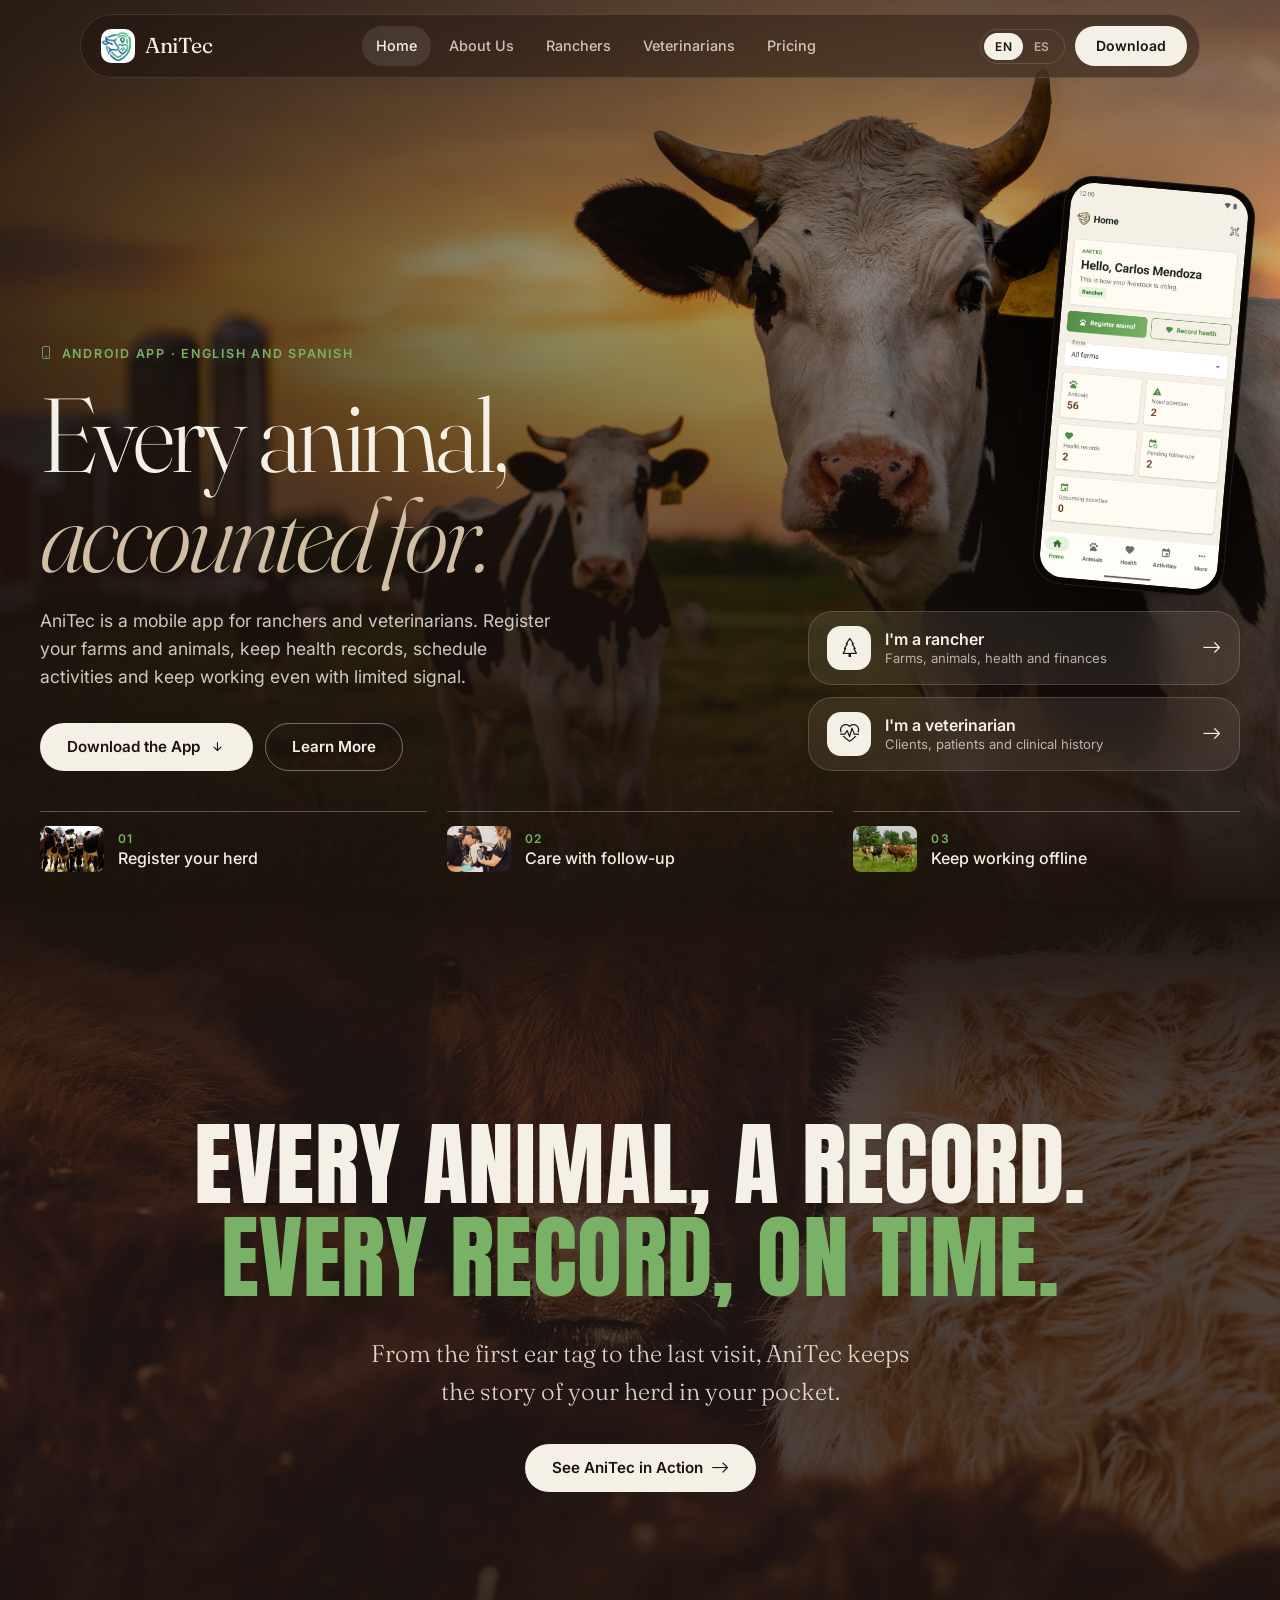
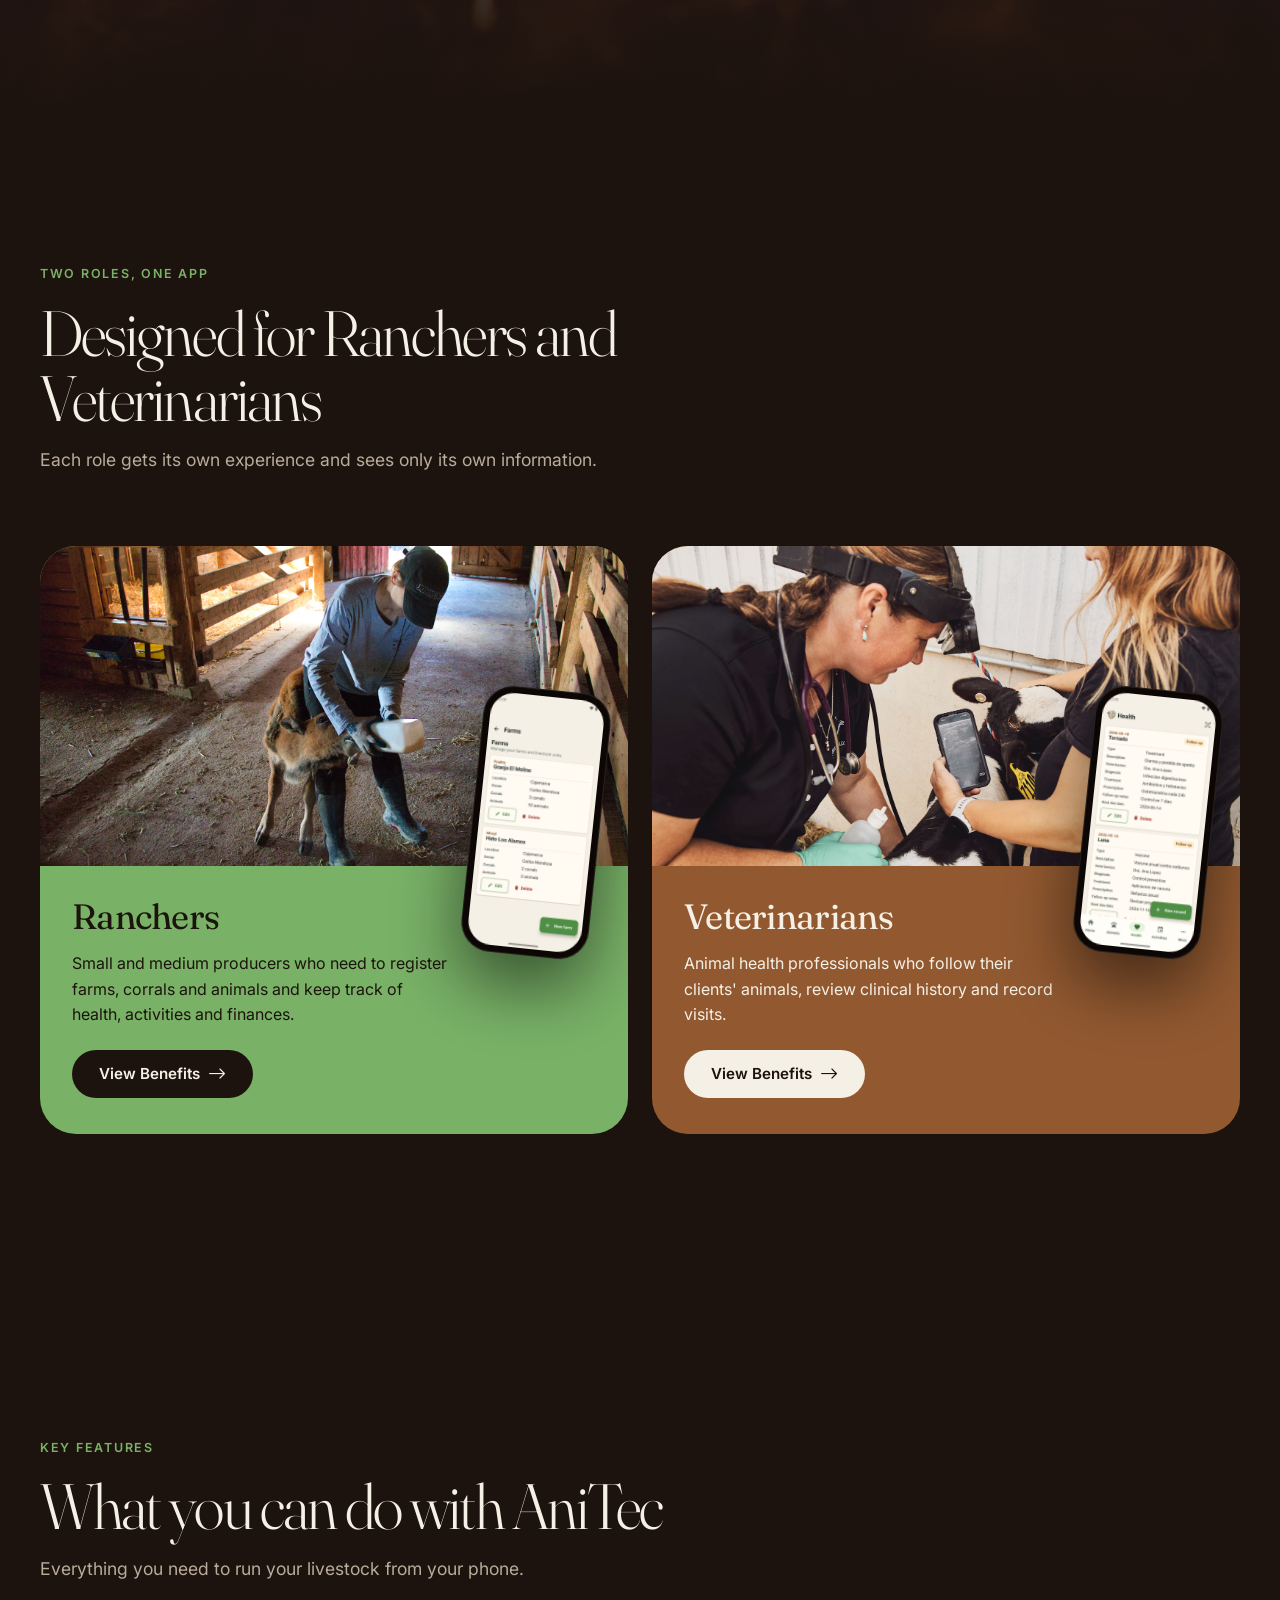
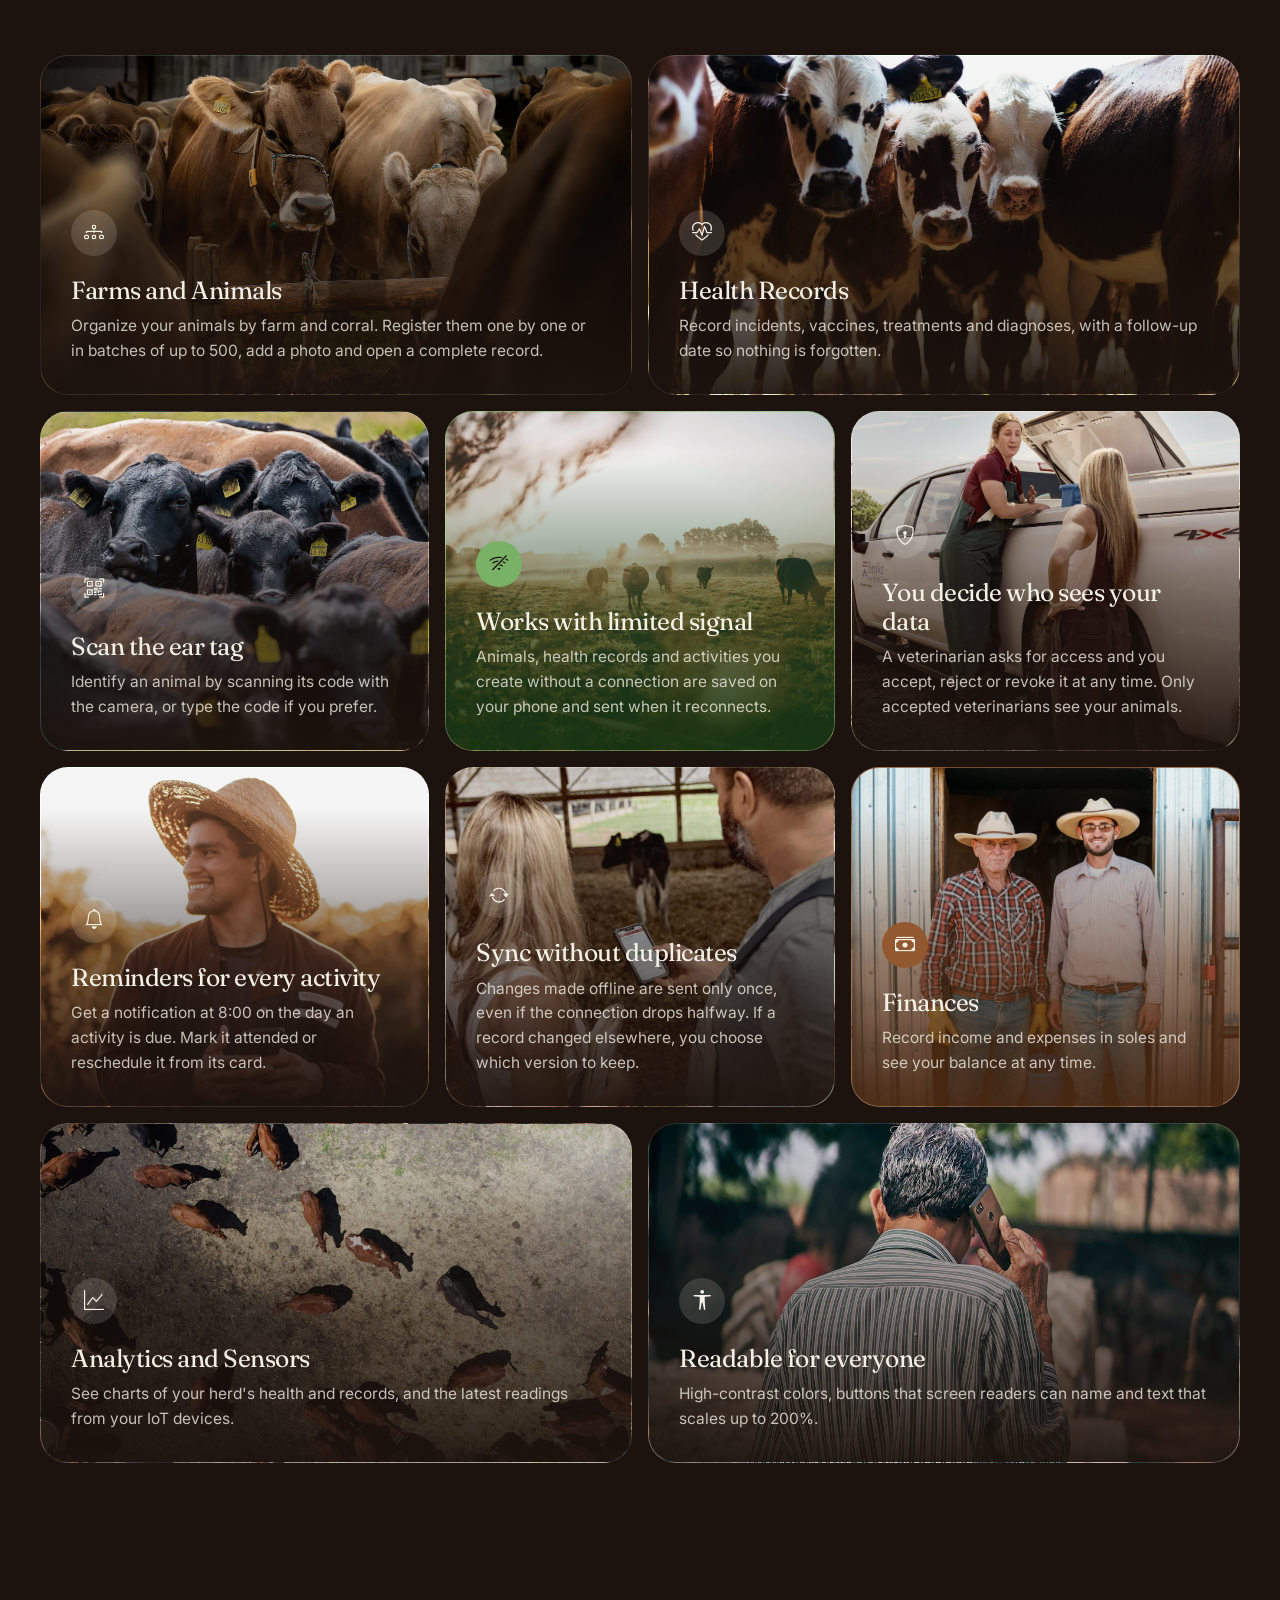
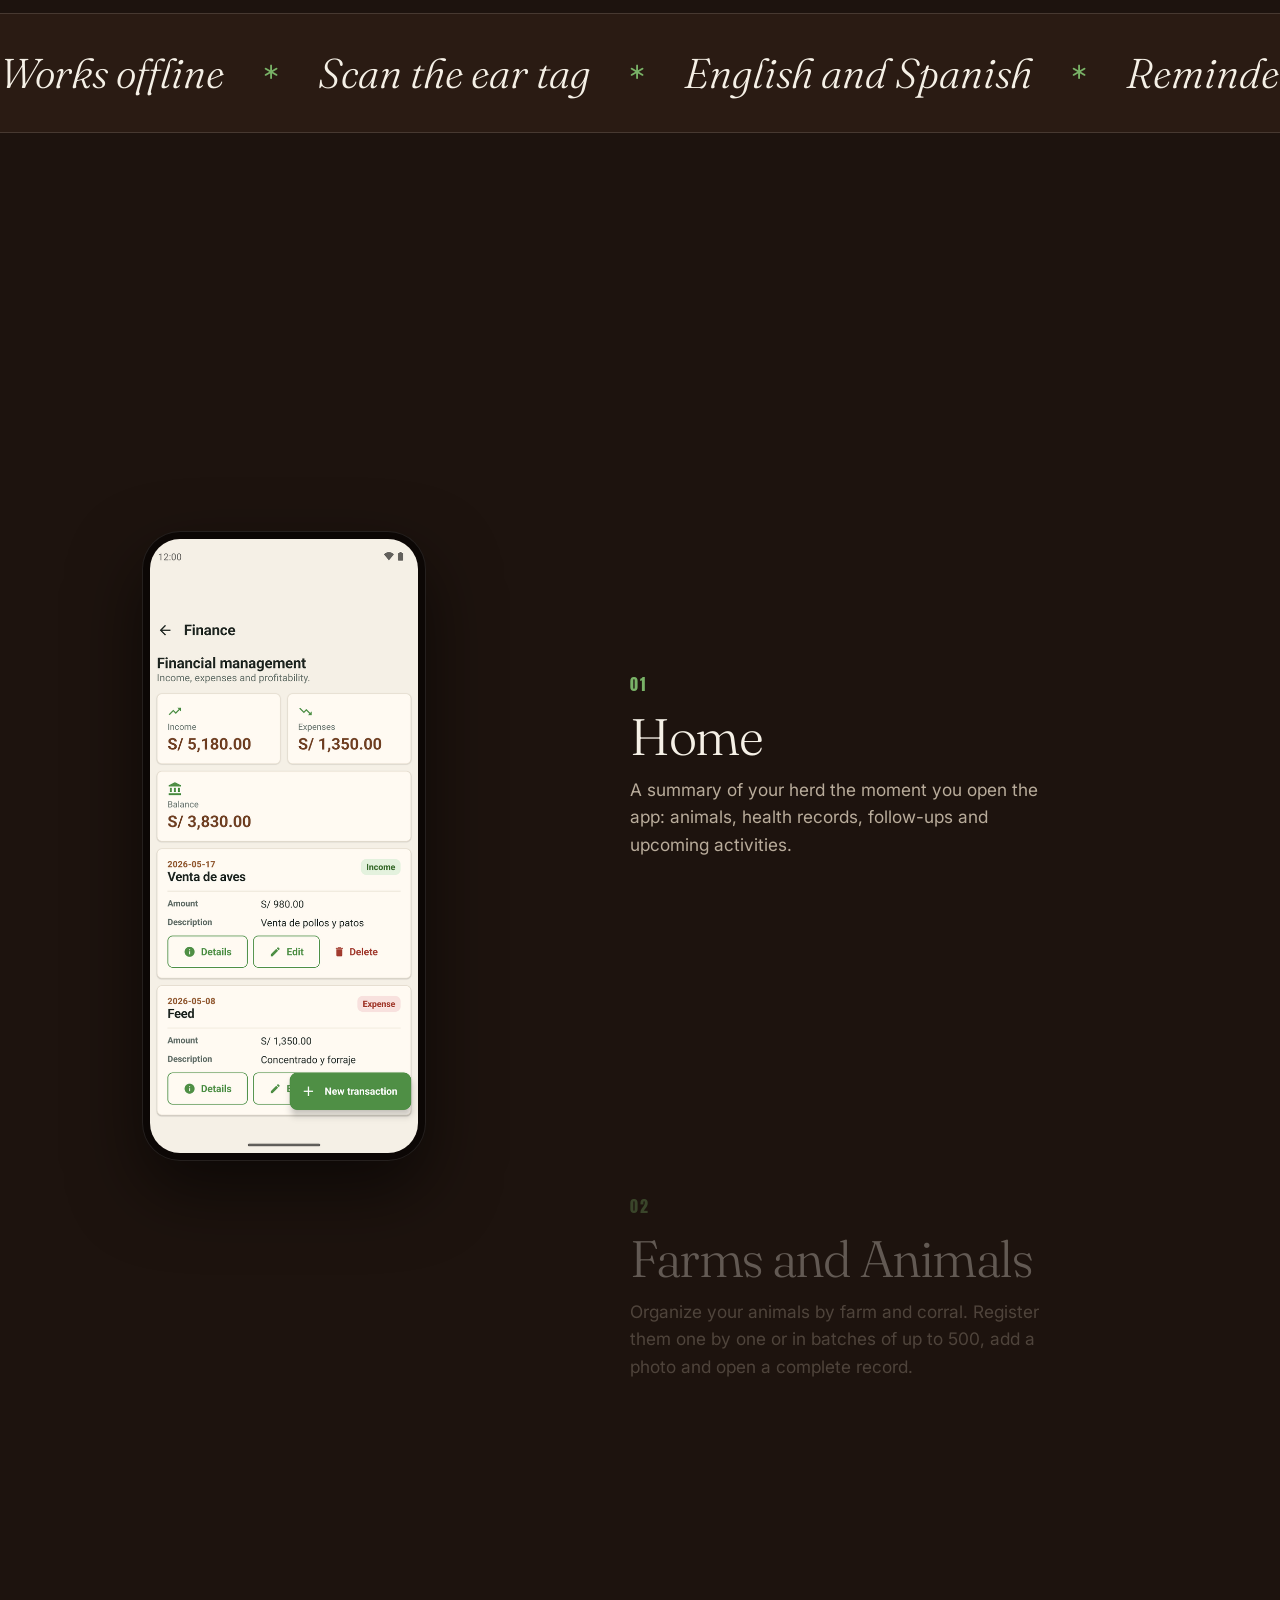
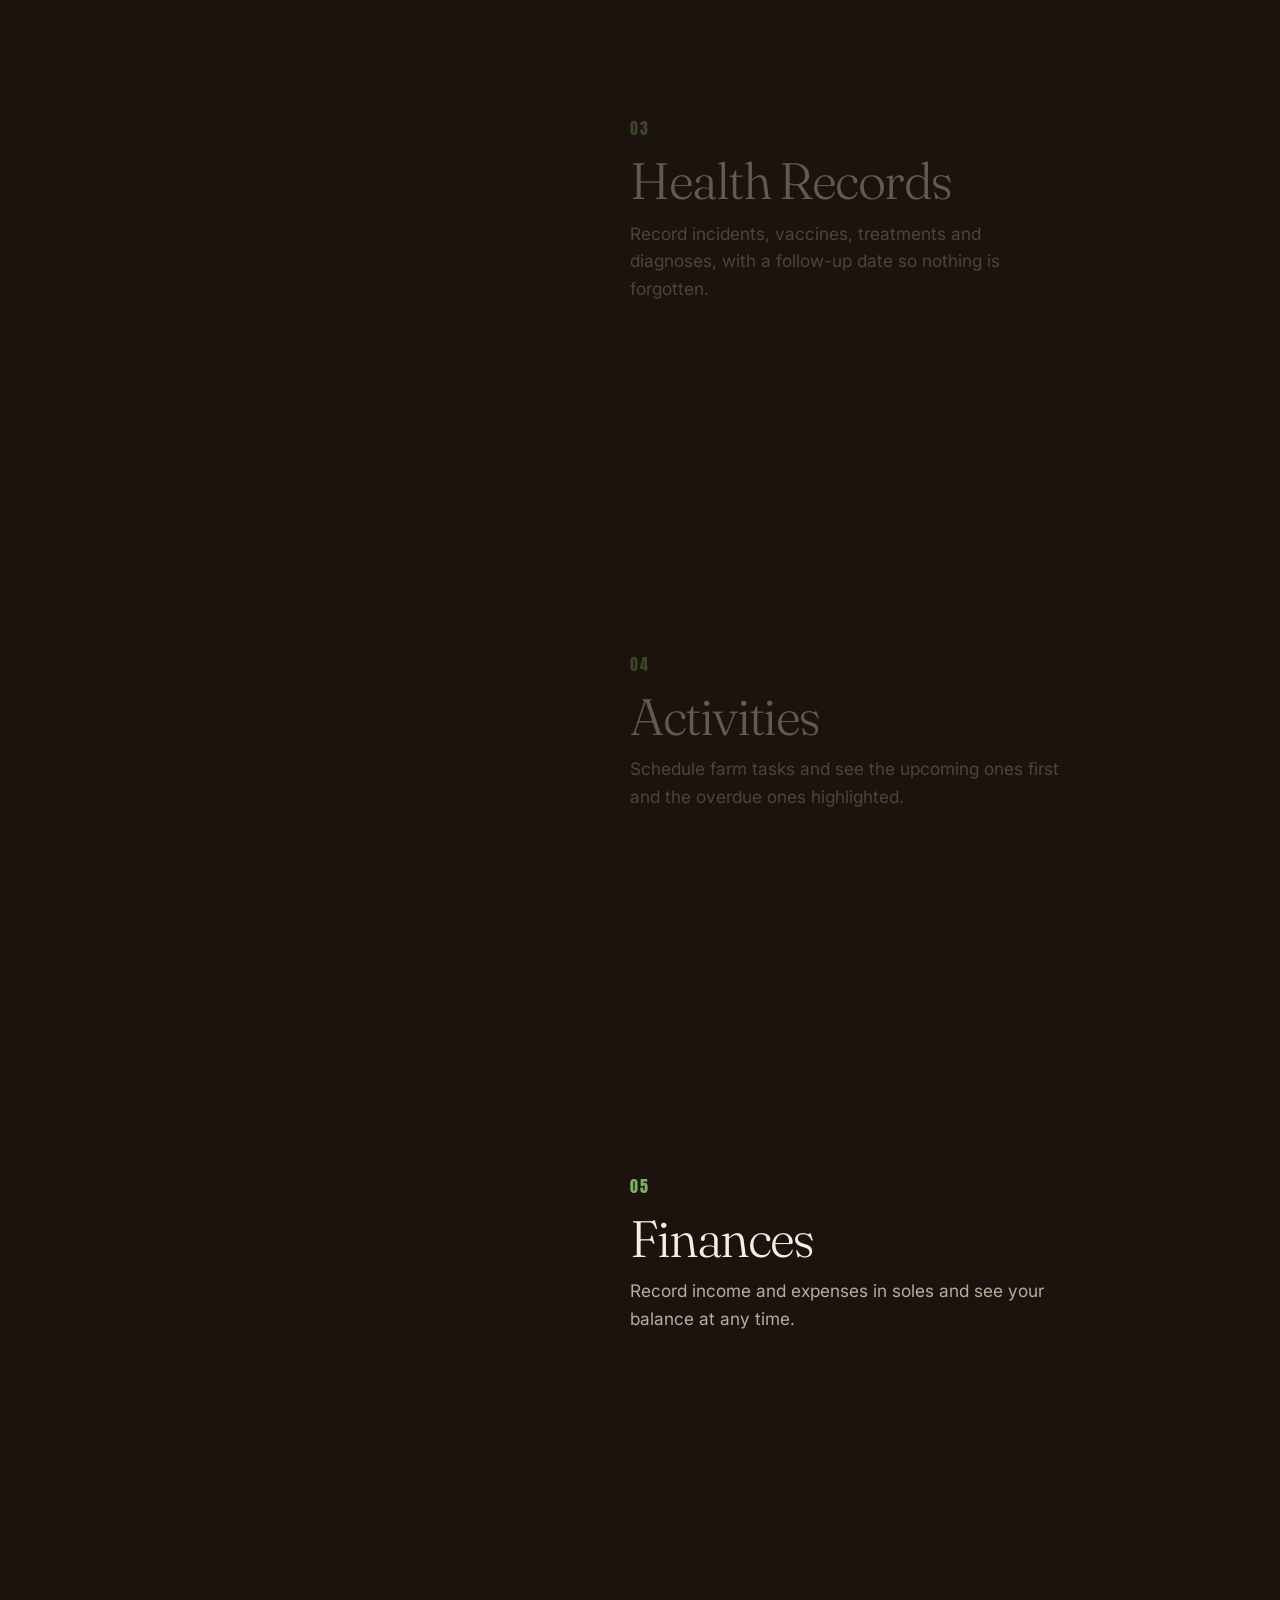
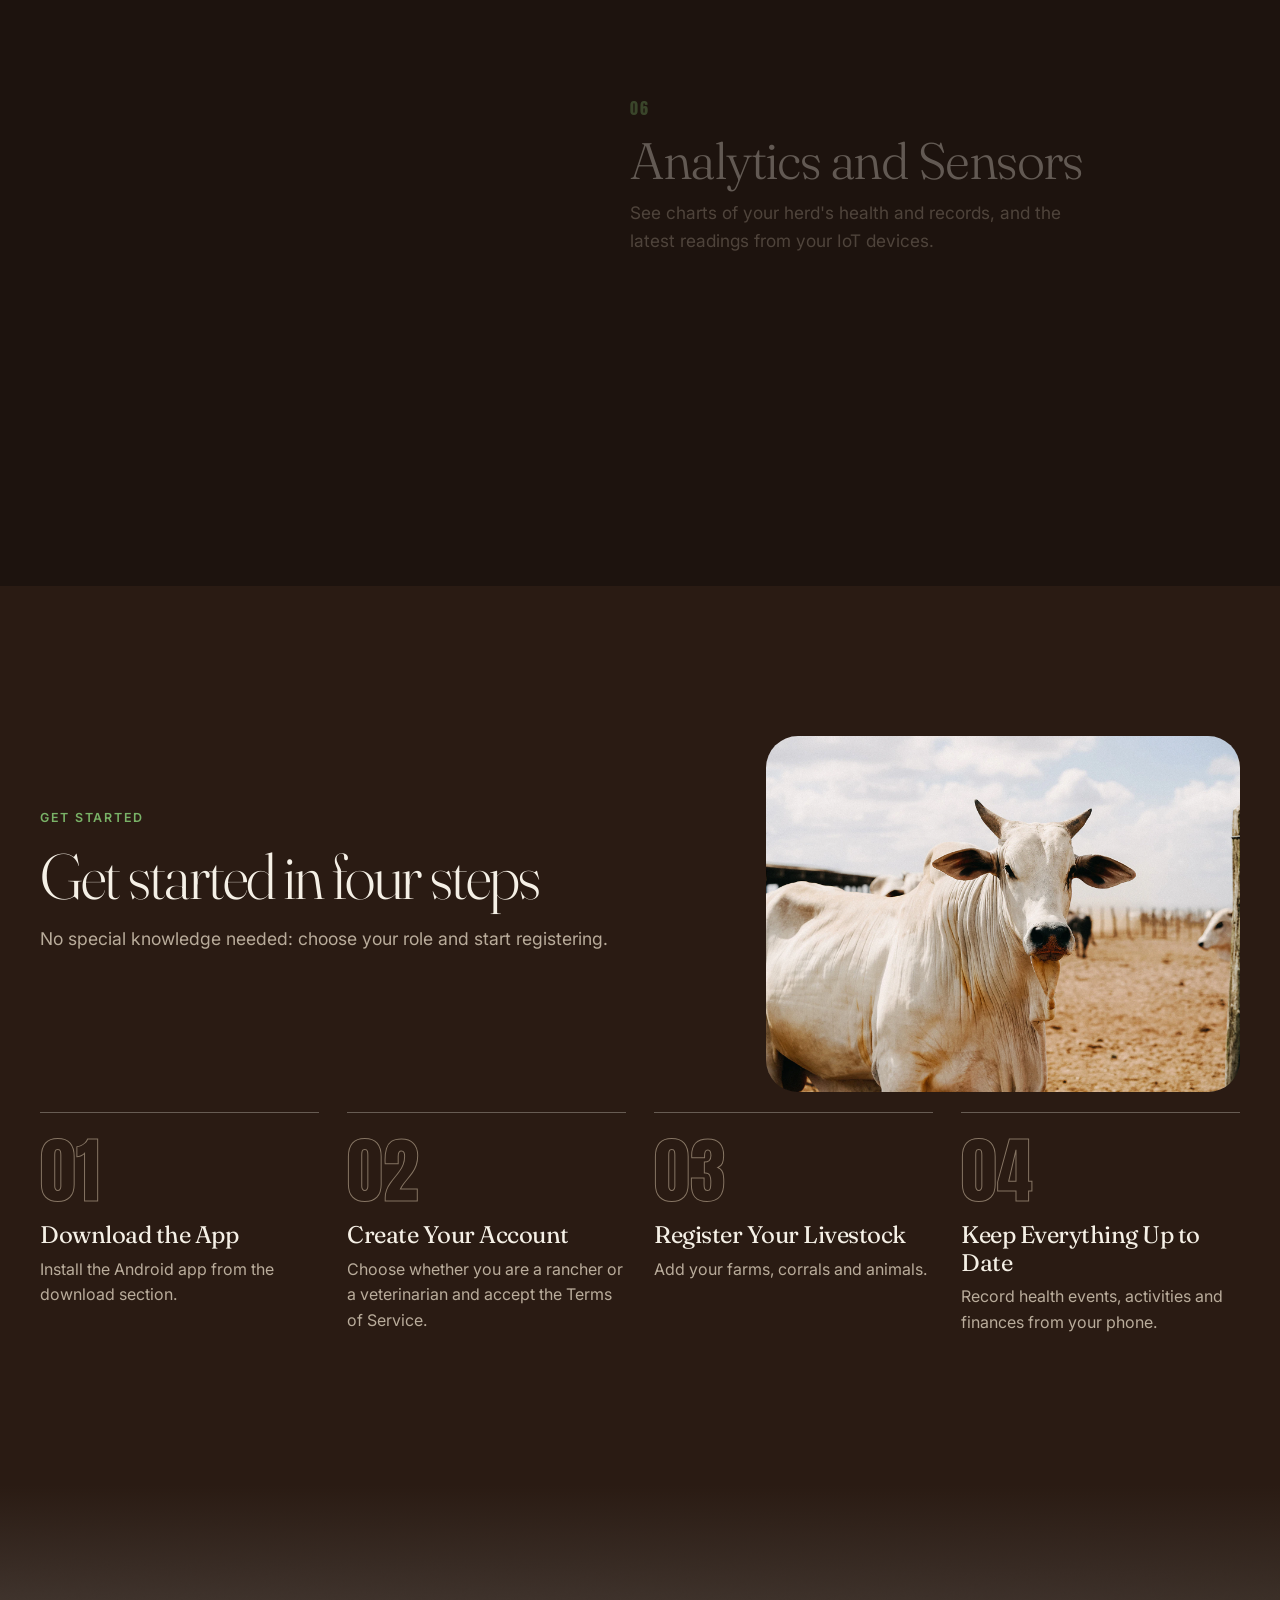
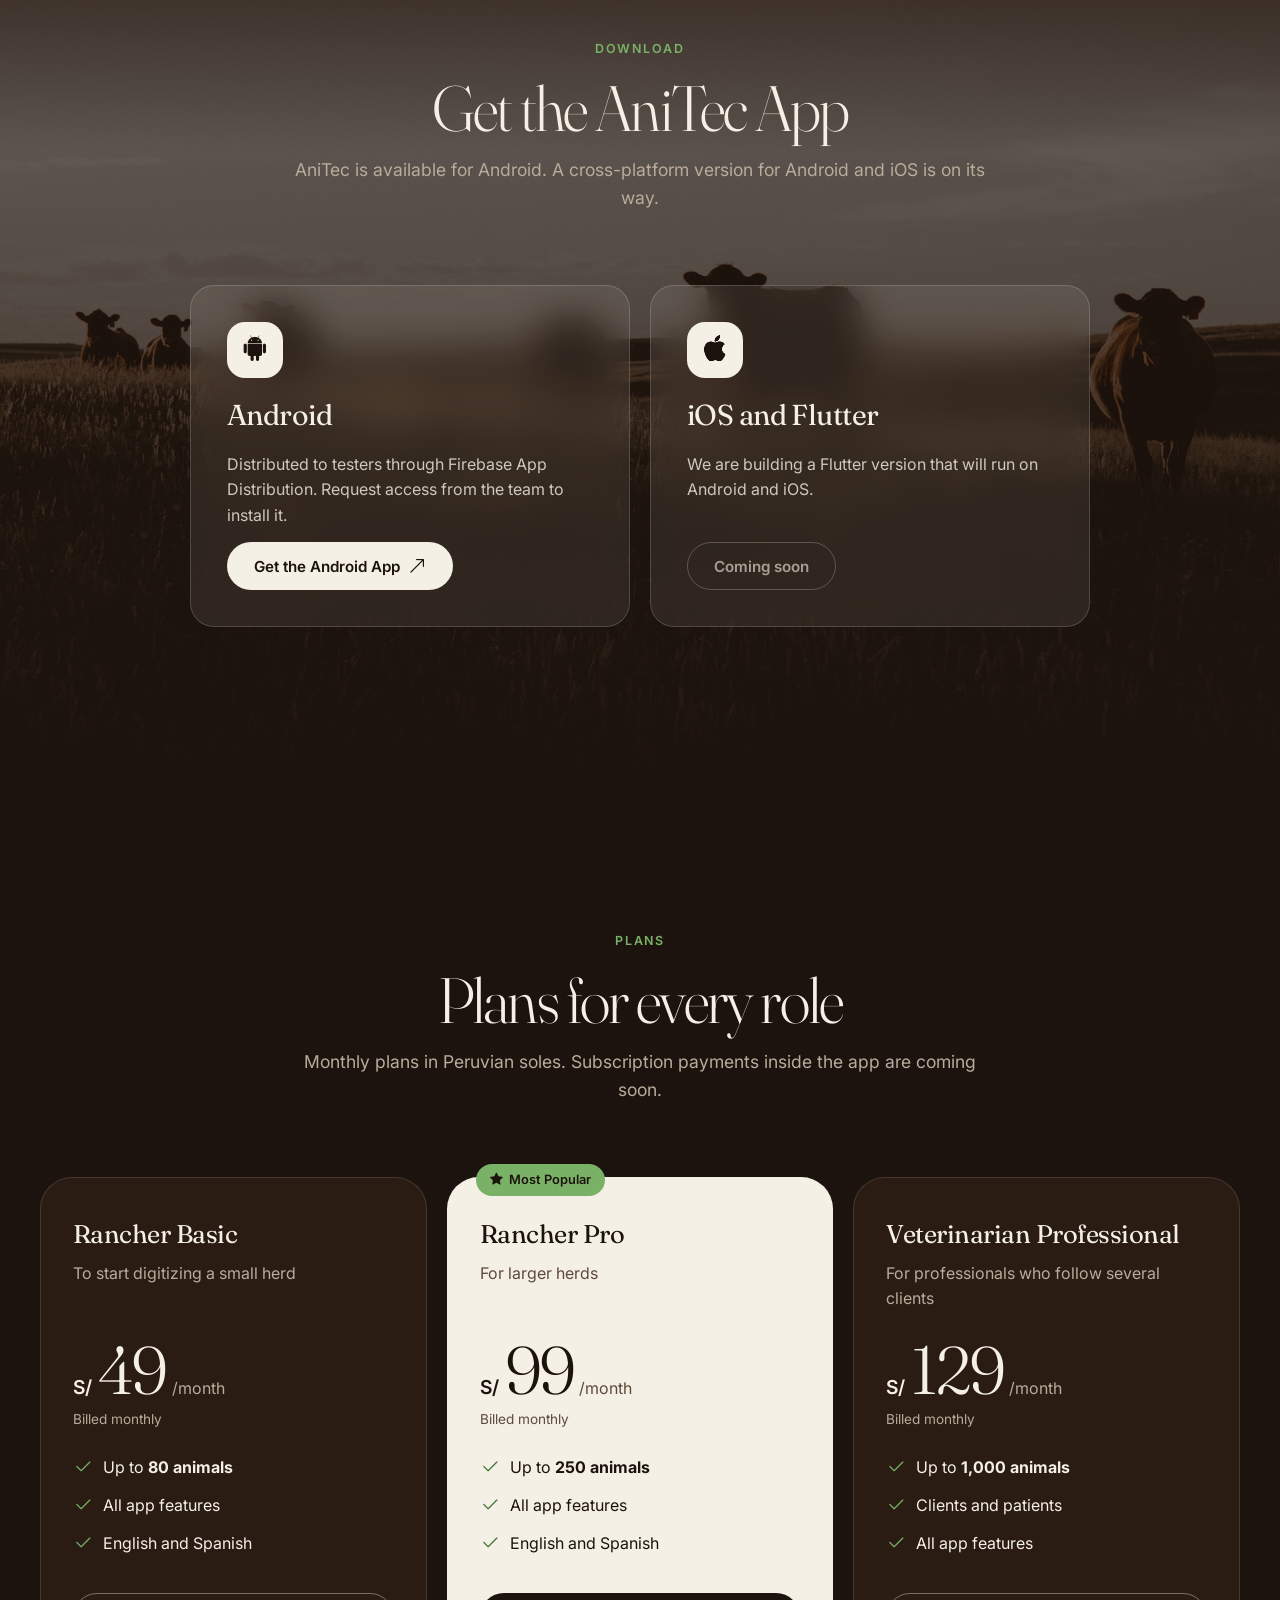
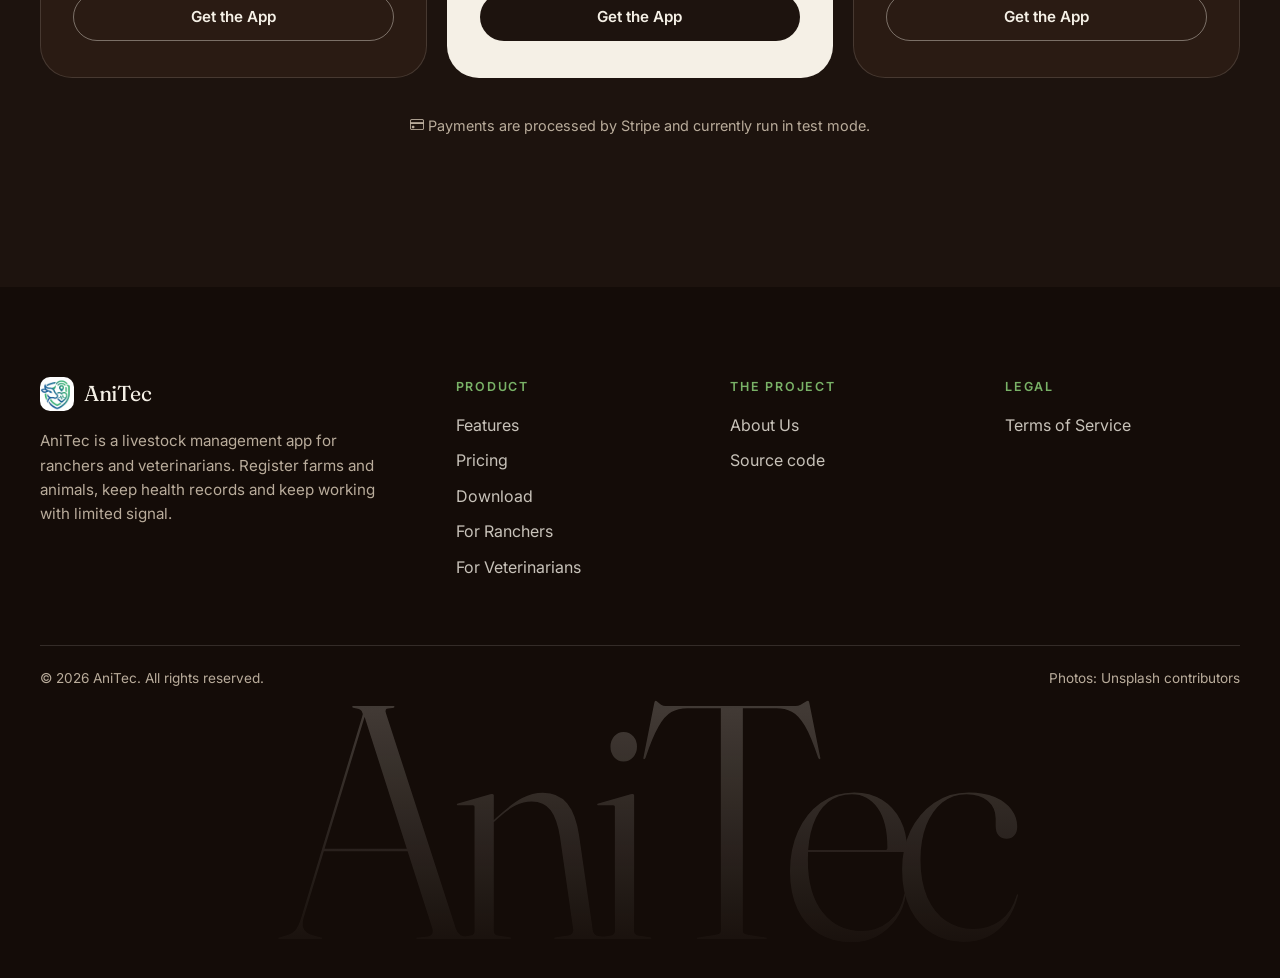
==== commit abf914a3: "feat: put photos on every feature and benefit tile Seventeen more Unsplash photos (about 4.3 MB, cre" ====
--- a/index.html
+++ b/index.html
@@ -250,14 +250,14 @@
                 <p data-i18n="metrics.desc2">Identify an animal by scanning its code with the camera, or type the code if you prefer.</p>
               </div>
             </article>
-            <article class="tile tile-green span-2 reveal">
+            <article class="tile tile-photo span-2 reveal accent-green" style="--img: url('../images/photos/offline-misty-pasture.webp')">
               <div class="tile-body">
                 <span class="tile-icon"><i class="bi bi-wifi-off"></i></span>
                 <h3 data-i18n="metrics.label1">Works with limited signal</h3>
                 <p data-i18n="metrics.desc1">Animals, health records and activities you create without a connection are saved on your phone and sent when it reconnects.</p>
               </div>
             </article>
-            <article class="tile span-2 reveal">
+            <article class="tile tile-photo span-2 reveal" style="--img: url('../images/photos/vet-rancher-truck.webp')">
               <div class="tile-body">
                 <span class="tile-icon"><i class="bi bi-shield-lock"></i></span>
                 <h3 data-i18n="v2.consentTitle">You decide who sees your data</h3>
@@ -265,21 +265,21 @@
               </div>
             </article>
 
-            <article class="tile span-2 reveal">
+            <article class="tile tile-photo span-2 reveal" style="--img: url('../images/photos/farmer-phone-sunset.webp')">
               <div class="tile-body">
                 <span class="tile-icon"><i class="bi bi-bell"></i></span>
                 <h3 data-i18n="v2.remindersTitle">Reminders for every activity</h3>
                 <p data-i18n="v2.remindersDesc">Get a notification at 8:00 on the day an activity is due. Mark it attended or reschedule it from its card.</p>
               </div>
             </article>
-            <article class="tile span-2 reveal">
+            <article class="tile tile-photo span-2 reveal" style="--img: url('../images/photos/barn-phone-check.webp')">
               <div class="tile-body">
                 <span class="tile-icon"><i class="bi bi-arrow-repeat"></i></span>
                 <h3 data-i18n="v2.syncTitle">Sync without duplicates</h3>
                 <p data-i18n="v2.syncDesc">Changes made offline are sent only once, even if the connection drops halfway. If a record changed elsewhere, you choose which version to keep.</p>
               </div>
             </article>
-            <article class="tile tile-brown span-2 reveal">
+            <article class="tile tile-photo span-2 reveal accent-brown" style="--img: url('../images/photos/two-farmers-gate.webp')">
               <div class="tile-body">
                 <span class="tile-icon"><i class="bi bi-cash-stack"></i></span>
                 <h3 data-i18n="features.financeTitle">Finances</h3>
@@ -287,14 +287,14 @@
               </div>
             </article>
 
-            <article class="tile span-3 reveal">
+            <article class="tile tile-photo span-3 reveal" style="--img: url('../images/photos/aerial-herd.webp')">
               <div class="tile-body">
                 <span class="tile-icon"><i class="bi bi-graph-up"></i></span>
                 <h3 data-i18n="features.analyticsTitle">Analytics and Sensors</h3>
                 <p data-i18n="features.analyticsDesc">See charts of your herd's health and records, and the latest readings from your IoT devices.</p>
               </div>
             </article>
-            <article class="tile span-3 reveal">
+            <article class="tile tile-photo span-3 reveal" style="--img: url('../images/photos/older-farmer-phone.webp')">
               <div class="tile-body">
                 <span class="tile-icon"><i class="bi bi-universal-access"></i></span>
                 <h3 data-i18n="v2.accessTitle">Readable for everyone</h3>
--- a/assets/styles/home.css
+++ b/assets/styles/home.css
@@ -746,7 +746,7 @@
   border-color: rgba(245, 240, 230, 0.35);
 }
 .tile-photo {
-  min-height: 380px;
+  min-height: 340px;
   background-image: var(--img);
   background-size: cover;
   background-position: center;
@@ -756,8 +756,28 @@
   position: absolute;
   inset: 0;
   z-index: -1;
-  background: linear-gradient(180deg, rgba(29, 19, 14, 0.05) 20%, rgba(29, 19, 14, 0.92) 100%);
-}
+  background: linear-gradient(180deg, rgba(29, 19, 14, 0.04) 12%, rgba(29, 19, 14, 0.55) 58%, rgba(29, 19, 14, 0.94) 100%);
+}
+.tile-photo.accent-green::before {
+  background: linear-gradient(180deg, rgba(29, 19, 14, 0.04) 12%, rgba(26, 58, 22, 0.6) 58%, rgba(22, 52, 18, 0.95) 100%);
+}
+.tile-photo.accent-brown::before {
+  background: linear-gradient(180deg, rgba(29, 19, 14, 0.04) 12%, rgba(86, 48, 22, 0.6) 58%, rgba(74, 40, 17, 0.95) 100%);
+}
+.tile-photo.accent-green {
+  border-color: rgba(121, 178, 103, 0.55);
+}
+.tile-photo.accent-brown {
+  border-color: rgba(146, 89, 48, 0.8);
+}
+.tile-photo.accent-green .tile-icon {
+  background: var(--green);
+  color: var(--espresso);
+}
+.tile-photo.accent-brown .tile-icon {
+  background: var(--brown);
+}
+
 .tile-green {
   background: var(--green);
   color: var(--espresso);
@@ -1248,6 +1268,9 @@
   .hero-inner {
     padding-top: 120px;
   }
+  .hero-shade {
+    background: linear-gradient(180deg, rgba(29, 19, 14, 0.72) 0%, rgba(29, 19, 14, 0.6) 45%, rgba(29, 19, 14, 0.96) 100%);
+  }
   .chapters {
     grid-template-columns: 1fr;
     gap: 12px;
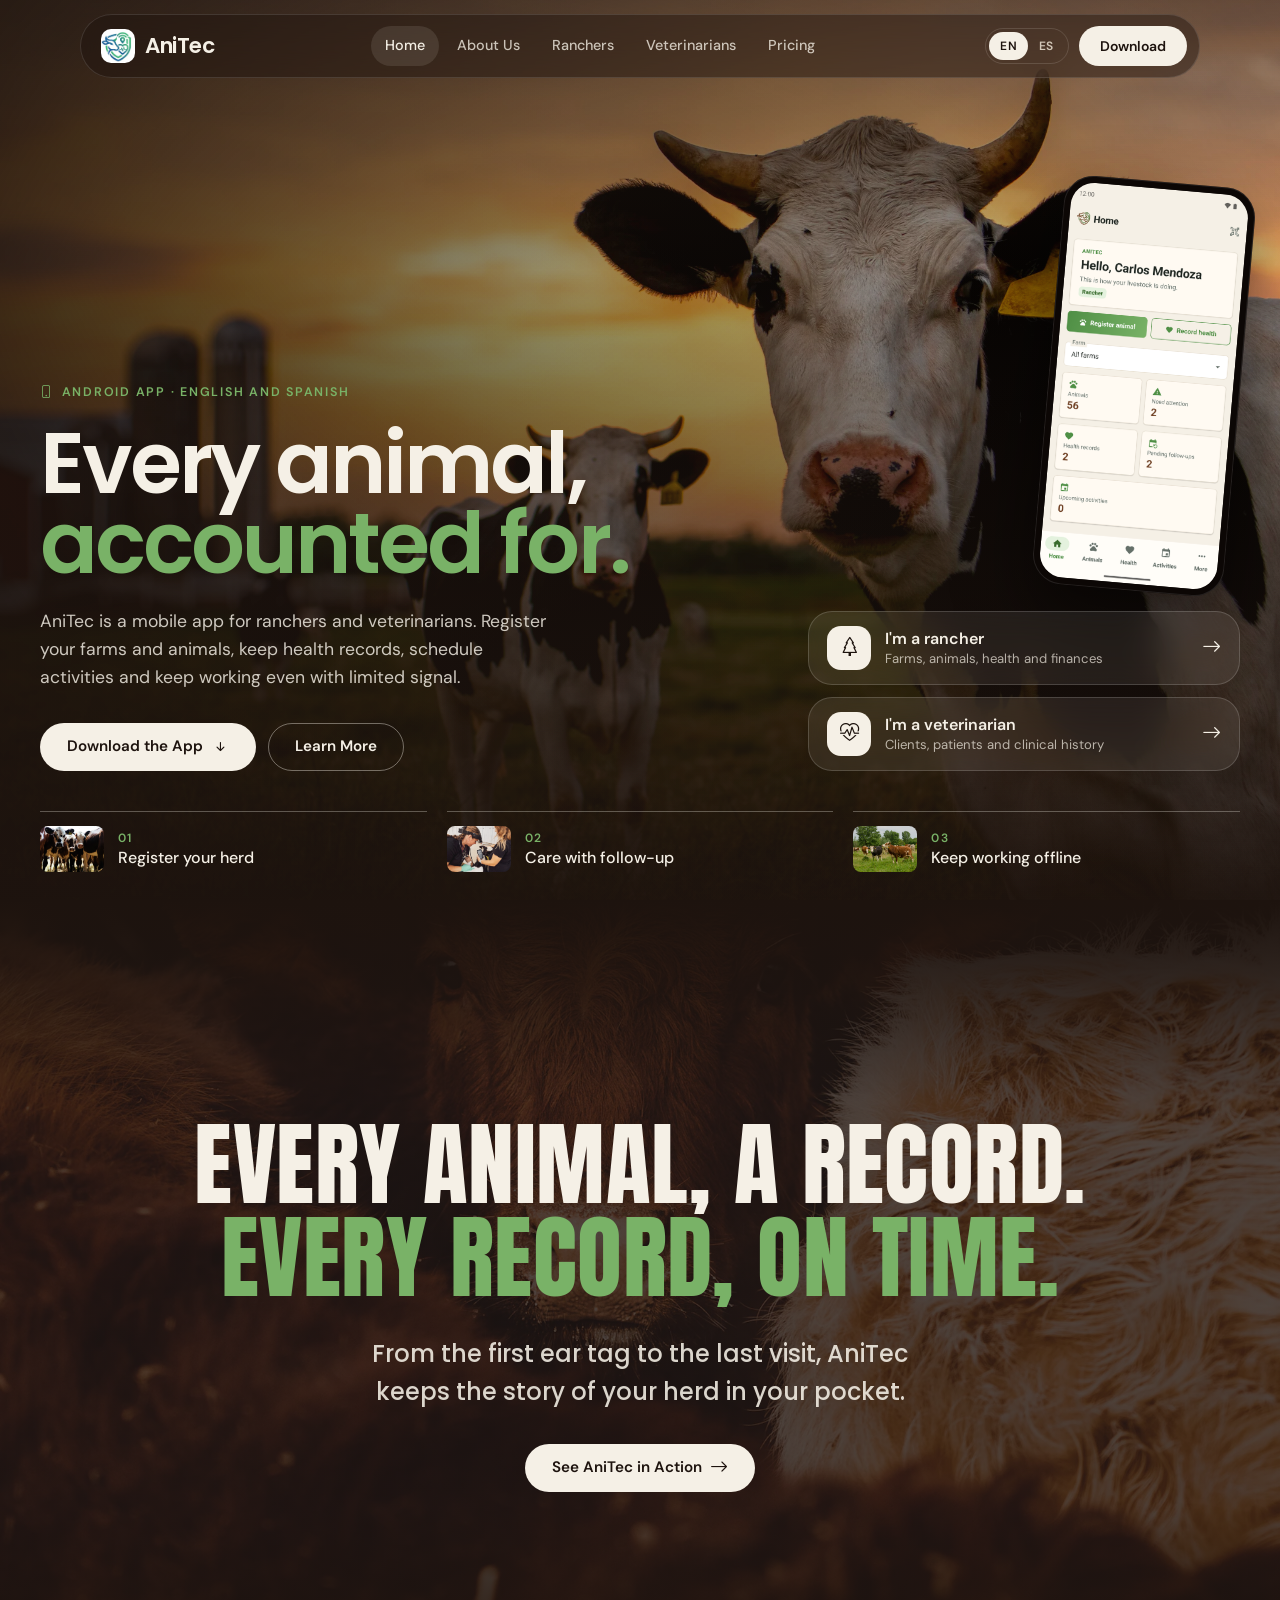
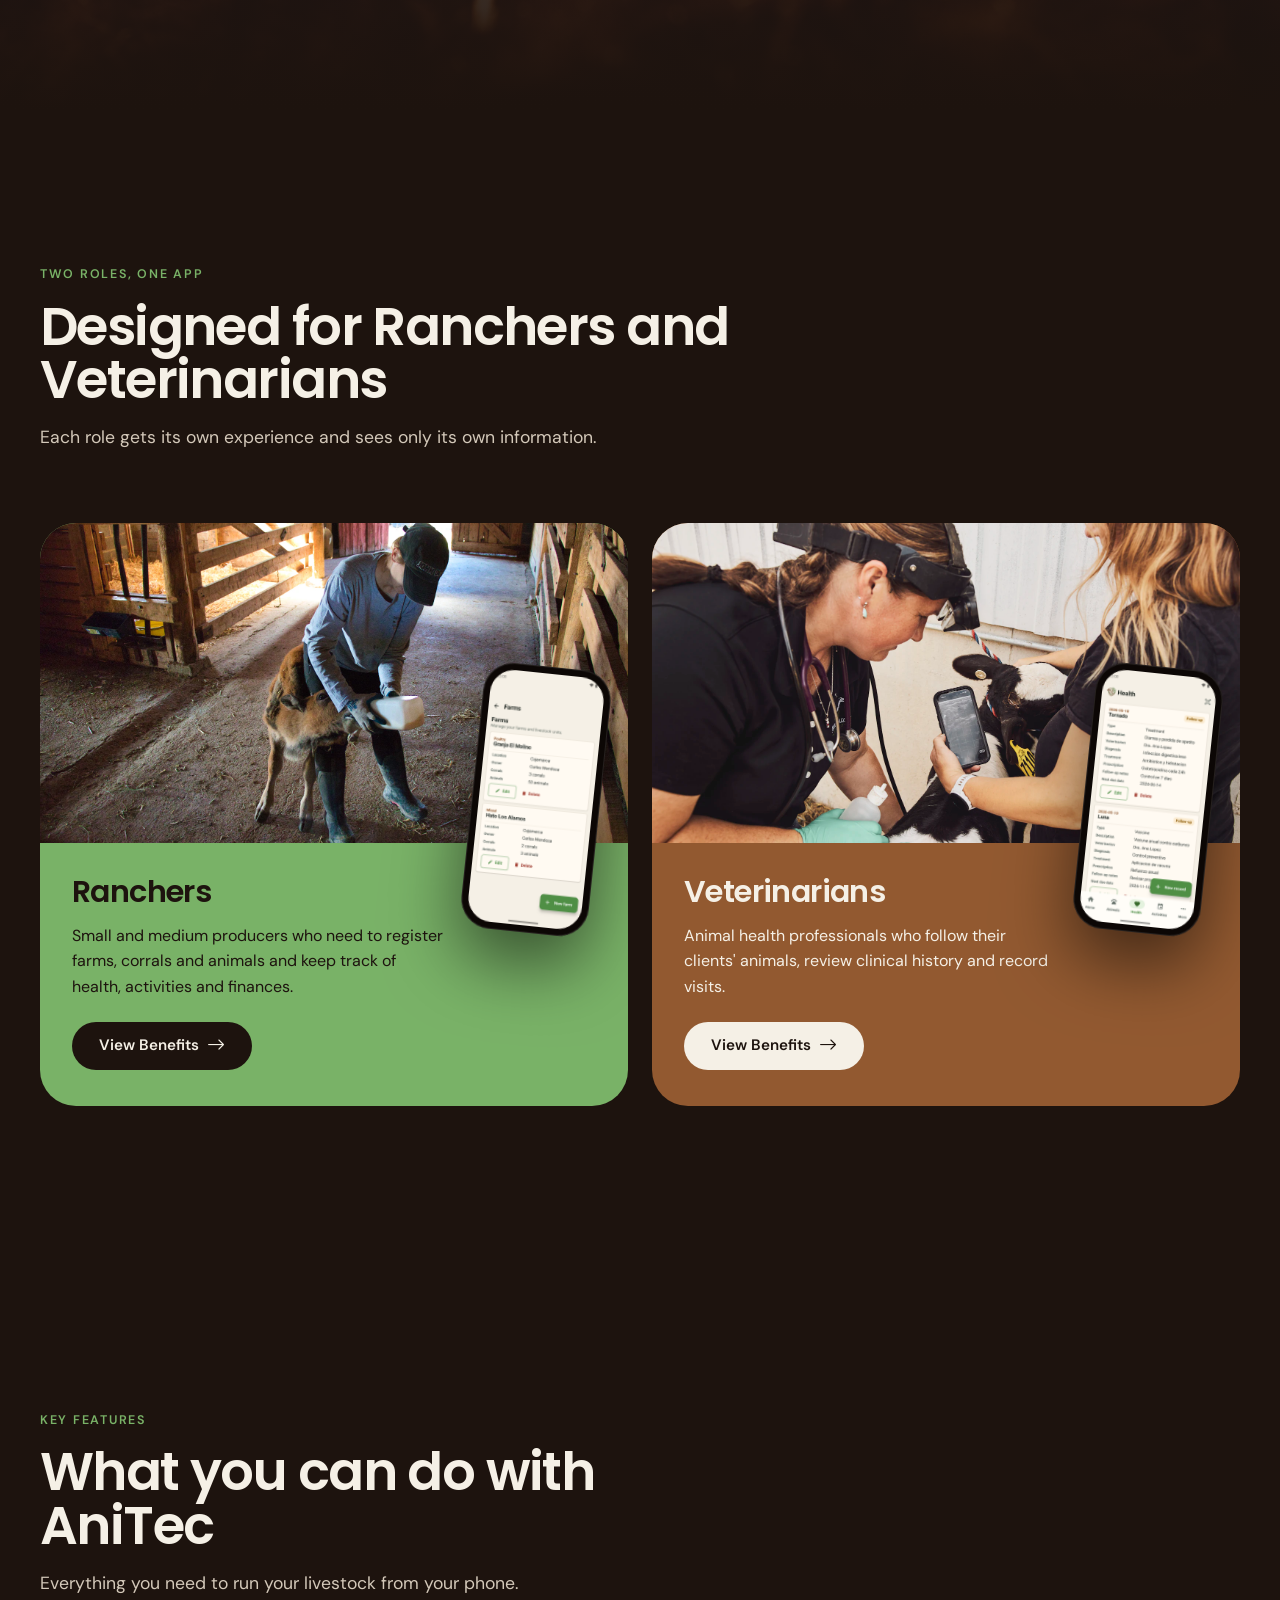
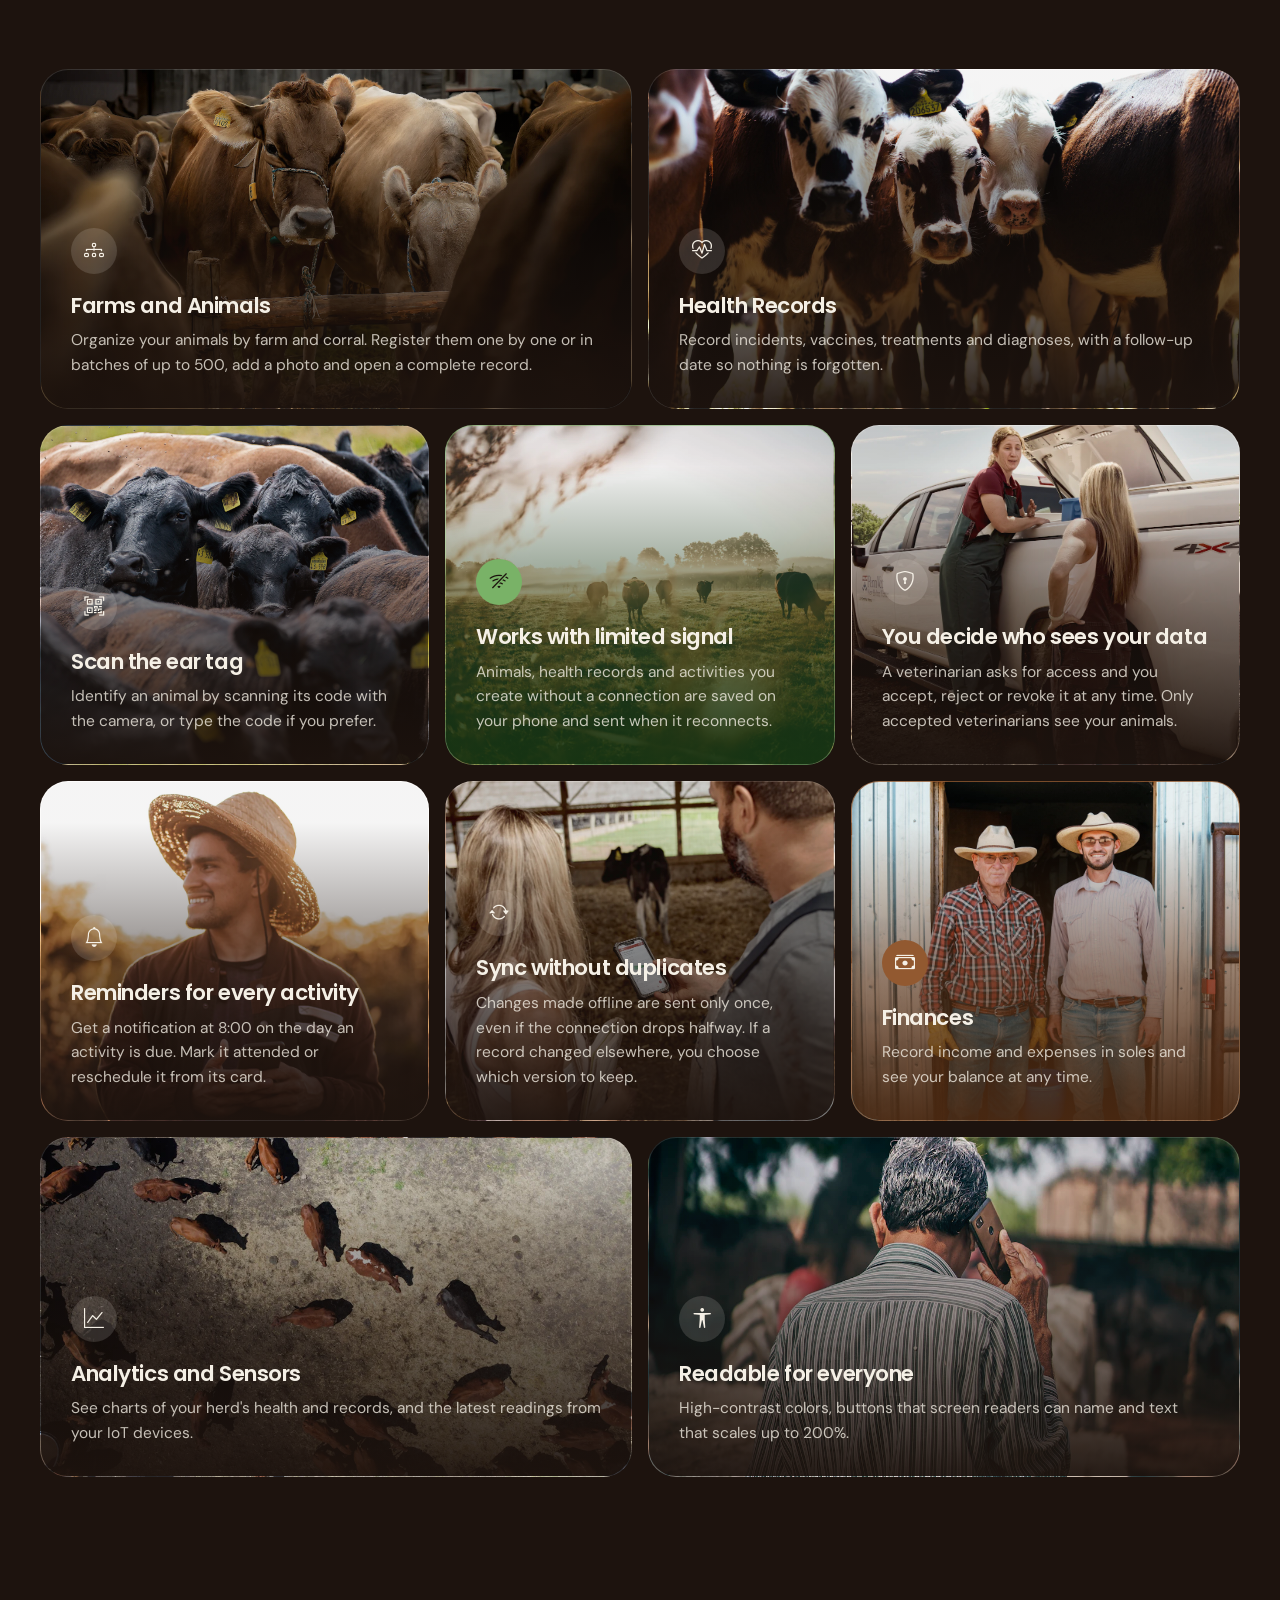
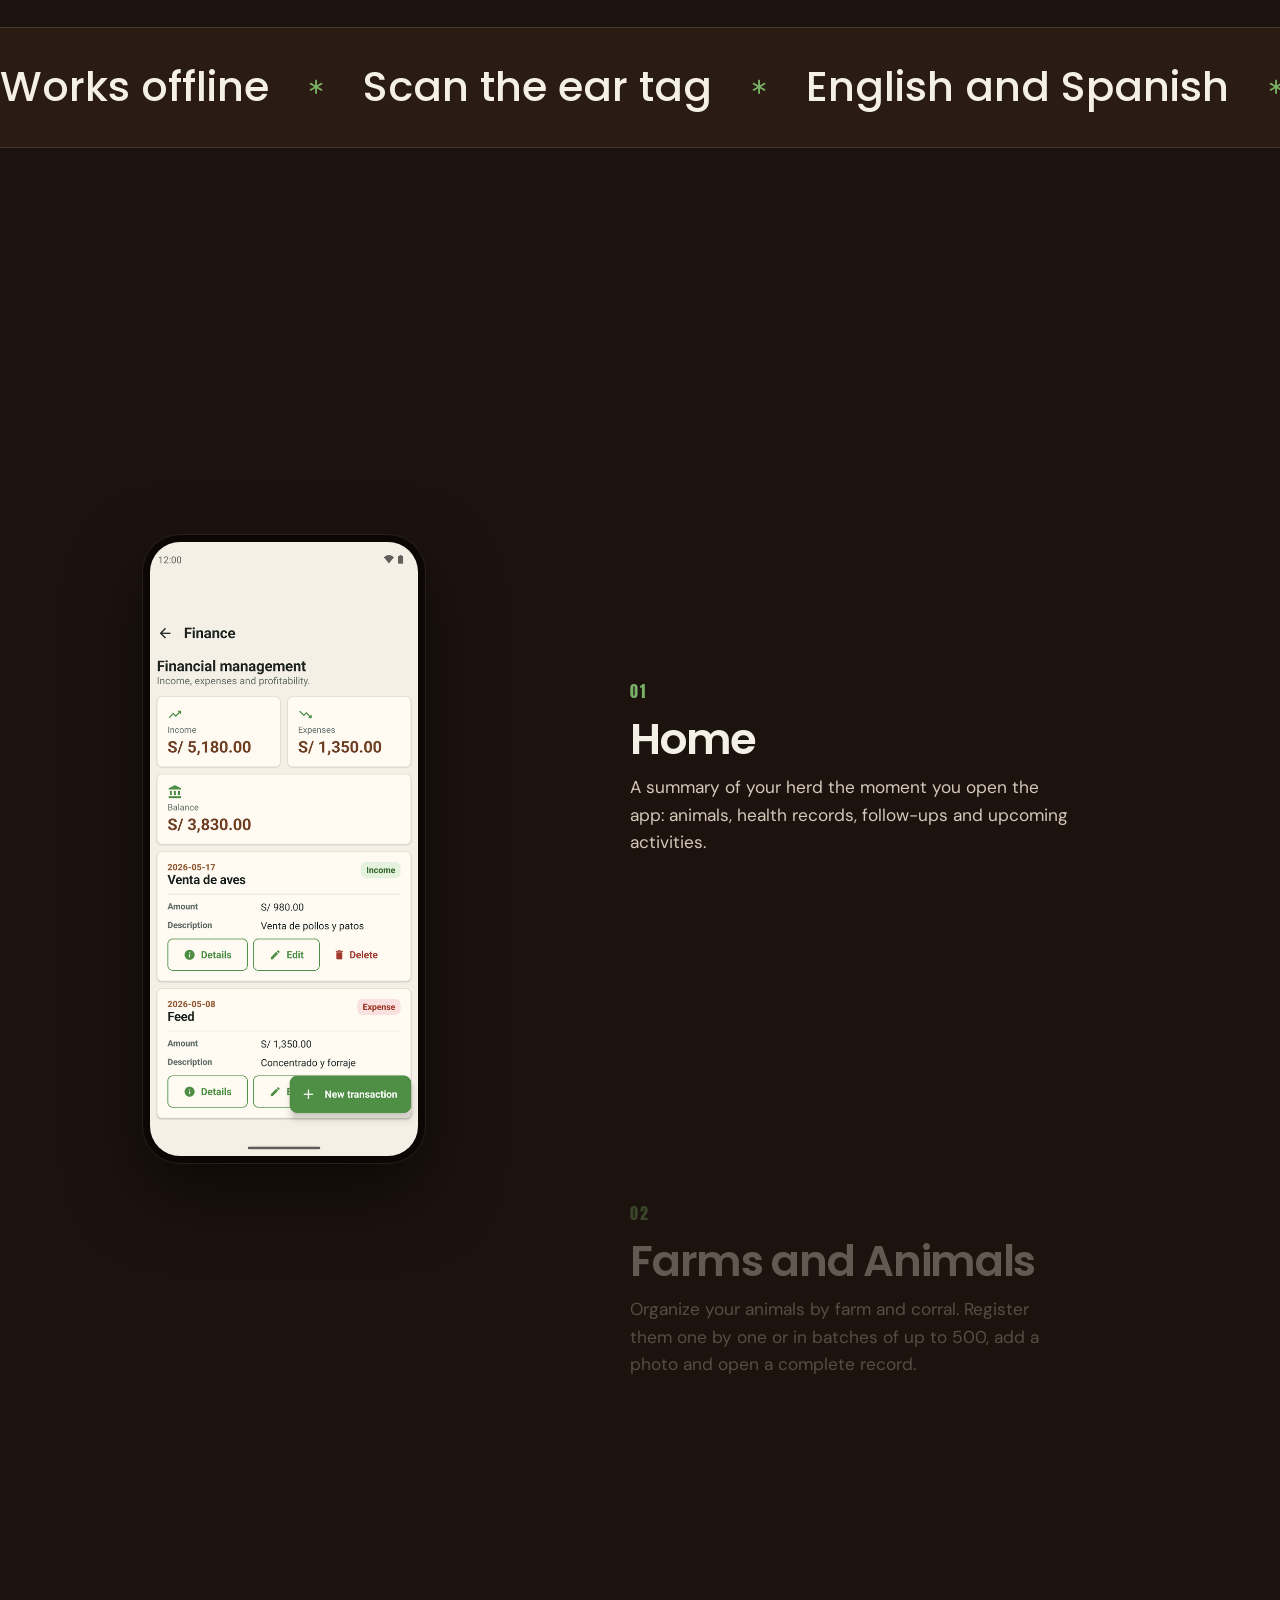
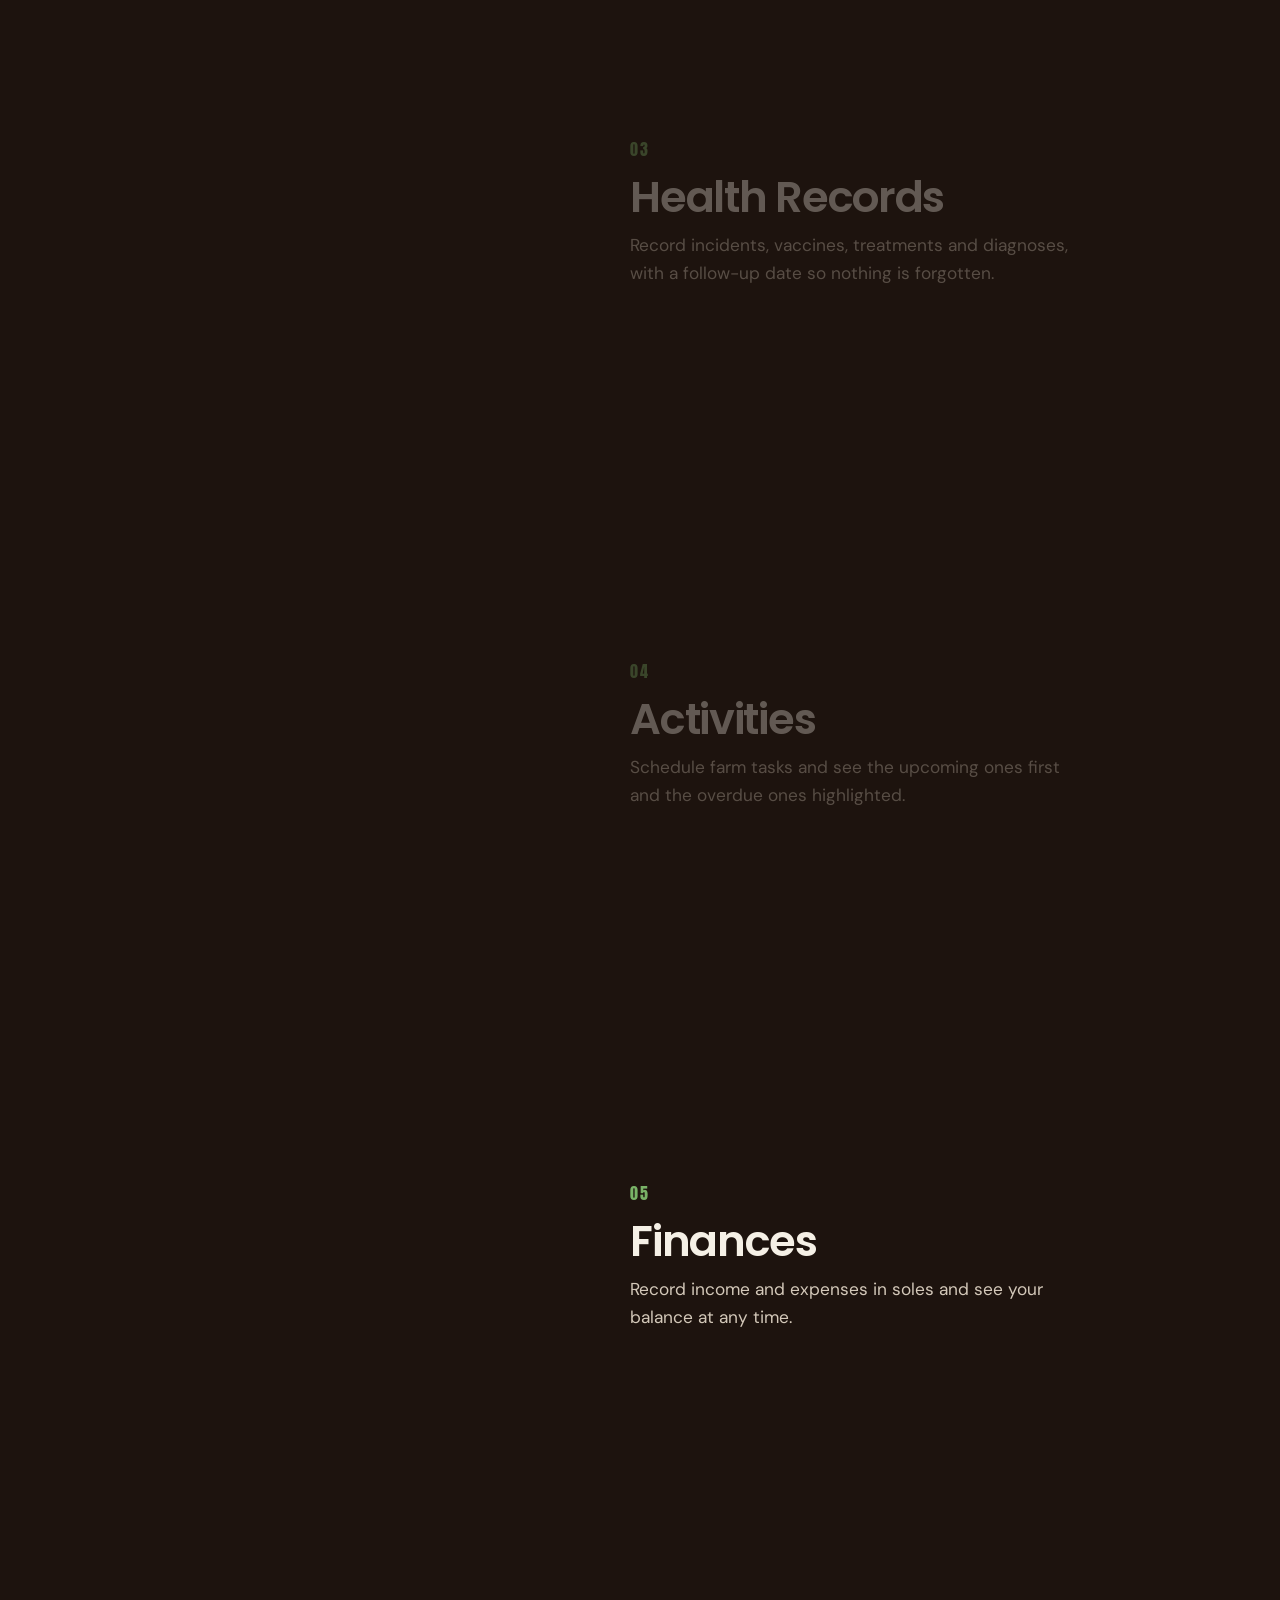
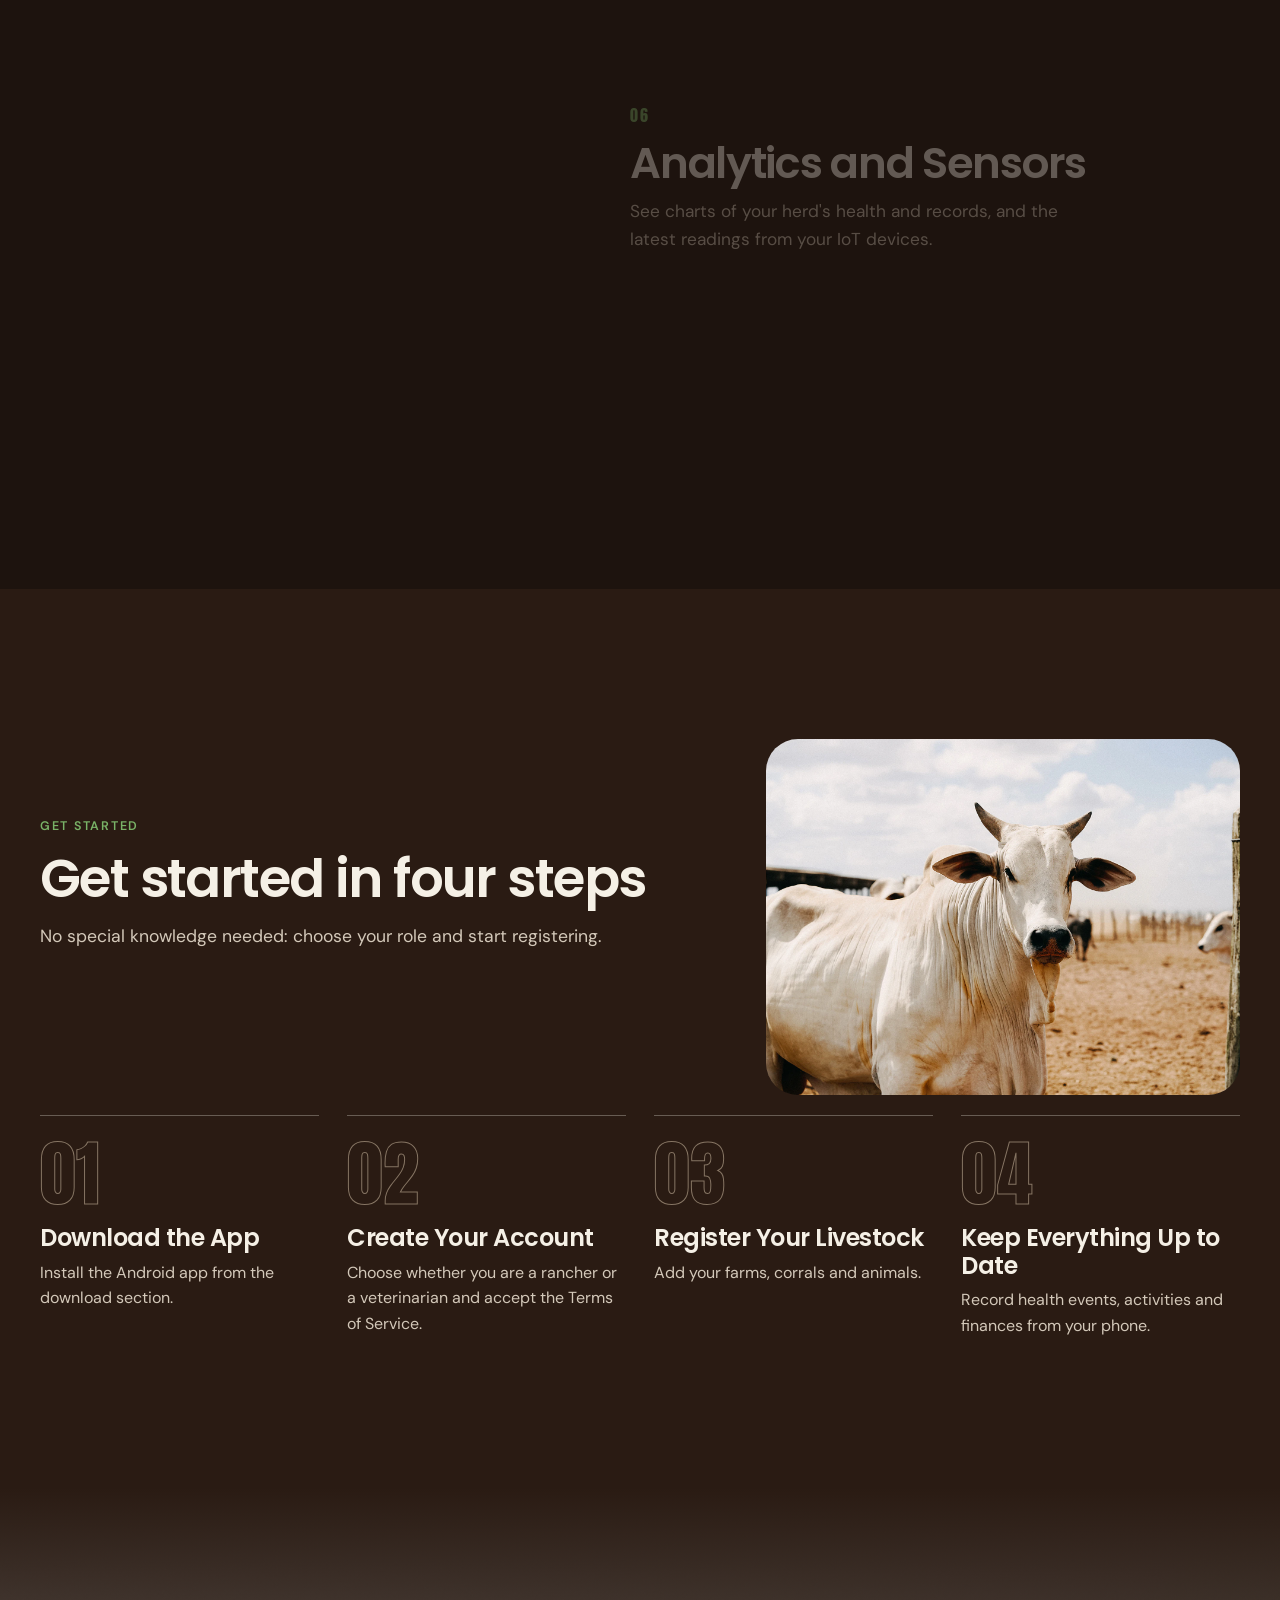
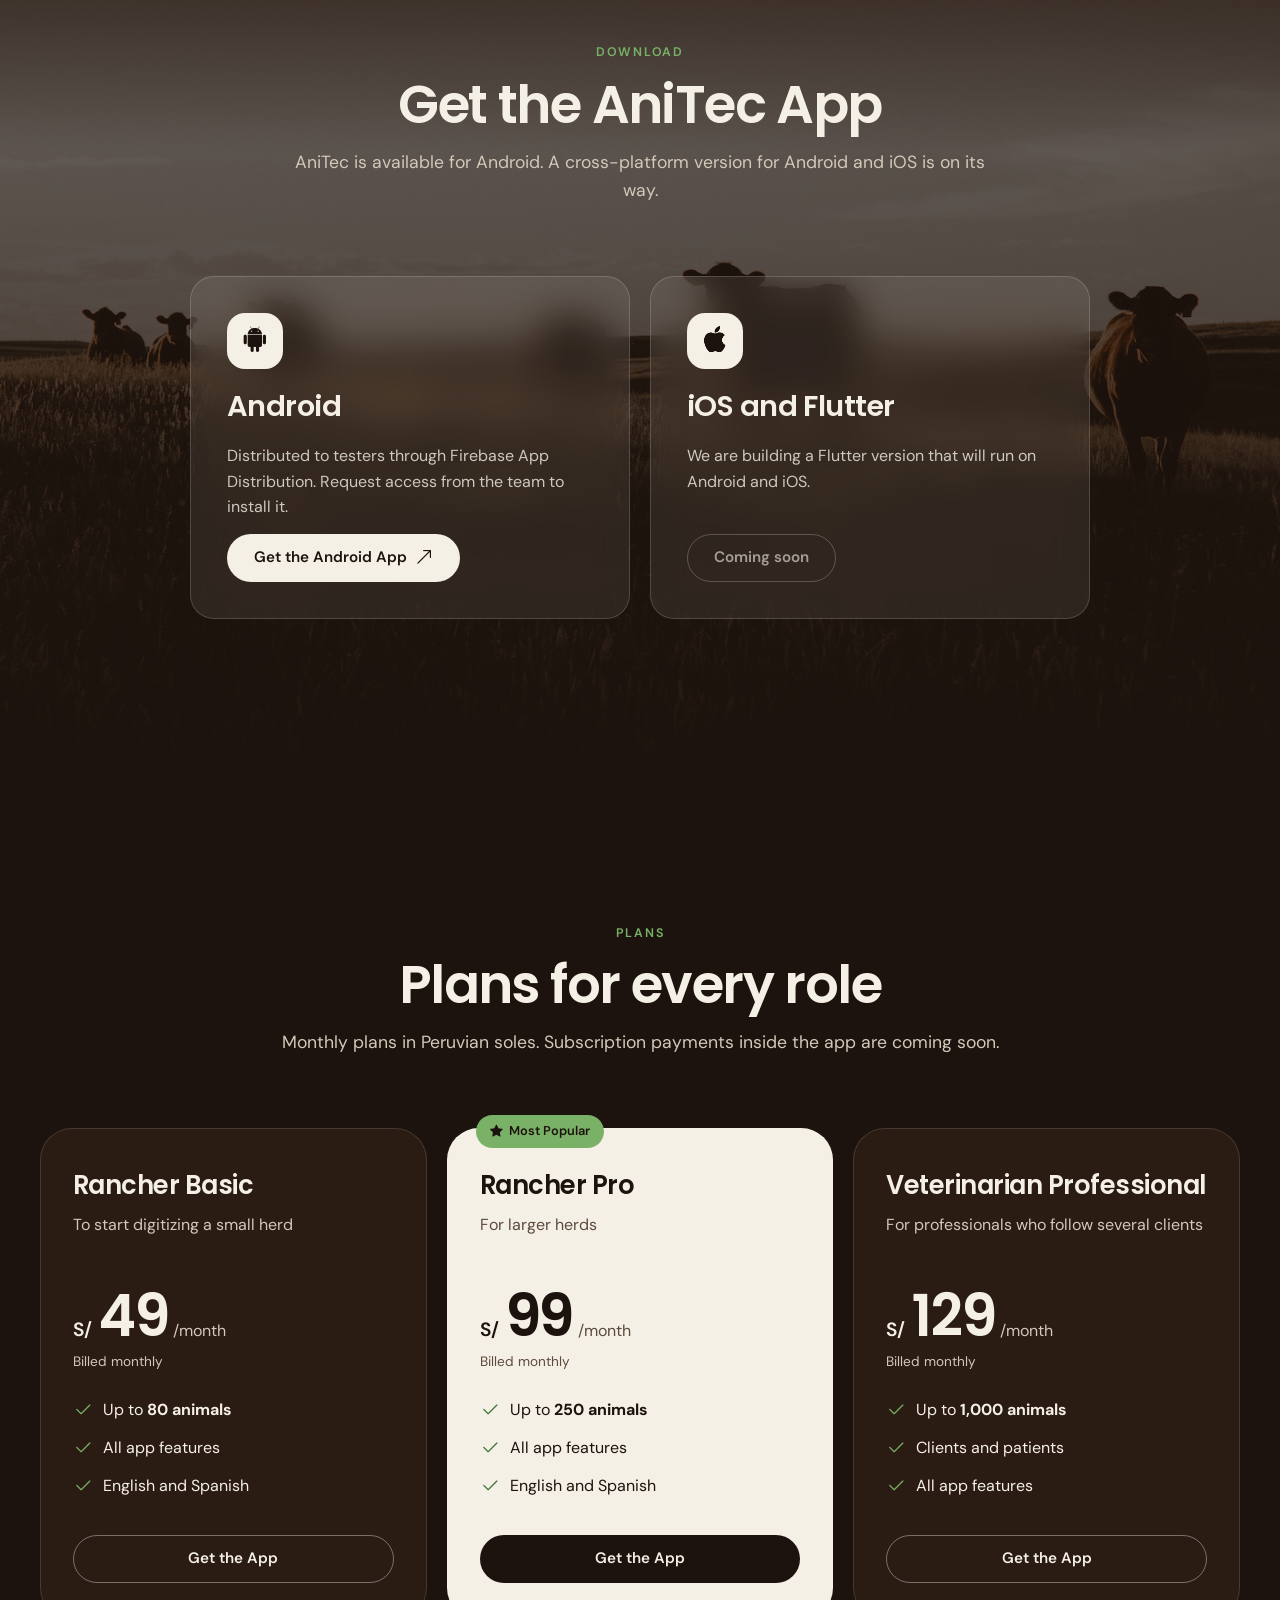
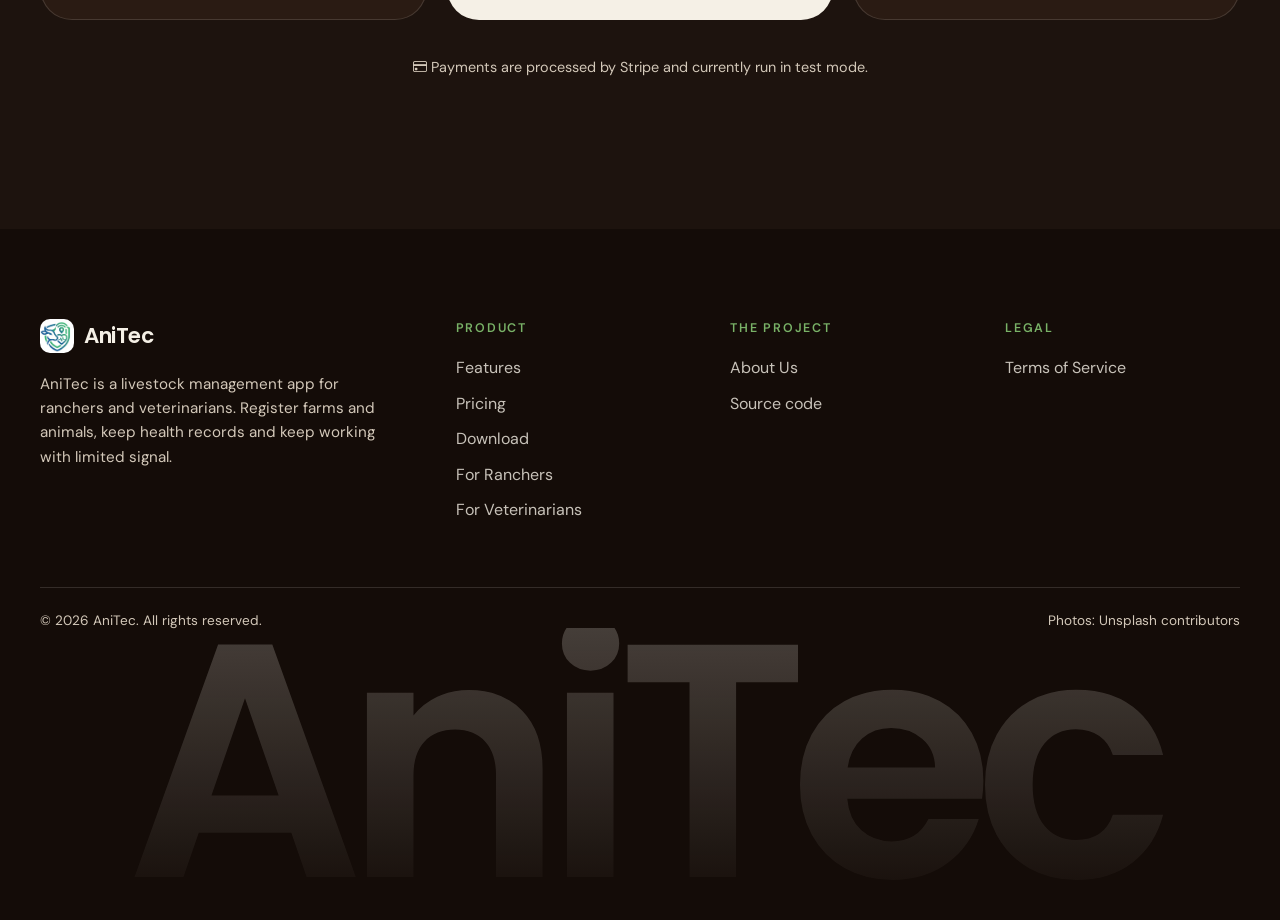
==== commit d48a98bc: "feat: switch the typography to Poppins and DM Sans for more contrast Titles use Poppins in semibold " ====
--- a/index.html
+++ b/index.html
@@ -37,7 +37,7 @@
     <link rel="preconnect" href="https://fonts.googleapis.com" />
     <link rel="preconnect" href="https://fonts.gstatic.com" crossorigin />
     <link
-      href="https://fonts.googleapis.com/css2?family=Anton&family=Fraunces:ital,opsz,wght@0,9..144,300..600;1,9..144,300..500&family=Inter:wght@400;500;600&display=swap"
+      href="https://fonts.googleapis.com/css2?family=Anton&family=DM+Sans:opsz,wght@9..40,400;9..40,500;9..40,700&family=Poppins:wght@500;600;700;800&display=swap"
       rel="stylesheet"
     />
     <link rel="stylesheet" href="https://cdn.jsdelivr.net/npm/bootstrap-icons@1.11.3/font/bootstrap-icons.min.css" />
--- a/assets/styles/home.css
+++ b/assets/styles/home.css
@@ -9,11 +9,11 @@
   --brown: #925930;
   --green: #79b267;
   --green-deep: #3b7334;
-  --muted: #b9ac9b; /* 7.6:1 on espresso */
+  --muted: #d3c8b9; /* 10:1 on espresso */
   --line: rgba(245, 240, 230, 0.14);
   --glass: rgba(255, 255, 255, 0.08);
-  --serif: "Fraunces", "Times New Roman", serif;
-  --sans: "Inter", system-ui, -apple-system, "Segoe UI", sans-serif;
+  --head: "Poppins", "DM Sans", system-ui, -apple-system, "Segoe UI", sans-serif;
+  --sans: "DM Sans", "Poppins", system-ui, -apple-system, "Segoe UI", sans-serif;
   --display: "Anton", "Impact", sans-serif;
   --ease: cubic-bezier(0.22, 1, 0.36, 1);
   --nav-h: 64px;
@@ -118,9 +118,9 @@
   animation: pop 0.9s var(--ease) both;
 }
 .preloader-word {
-  font-family: var(--serif);
+  font-family: var(--head);
   font-size: 2rem;
-  font-weight: 300;
+  font-weight: 600;
   letter-spacing: -0.02em;
   animation: pop 0.9s var(--ease) 0.15s both;
 }
@@ -246,9 +246,9 @@
   display: inline-flex;
   align-items: center;
   gap: 10px;
-  font-family: var(--serif);
+  font-family: var(--head);
   font-size: 1.35rem;
-  font-weight: 400;
+  font-weight: 600;
   letter-spacing: -0.02em;
 }
 .nav-logo img {
@@ -358,9 +358,9 @@
   gap: 6px;
 }
 .menu-links a {
-  font-family: var(--serif);
+  font-family: var(--head);
   font-size: 2.4rem;
-  font-weight: 300;
+  font-weight: 600;
   letter-spacing: -0.02em;
   padding: 8px 0;
   border-bottom: 1px solid var(--line);
@@ -422,16 +422,15 @@
 }
 .hero-title {
   margin: 20px 0 22px;
-  font-family: var(--serif);
-  font-weight: 300;
-  font-size: clamp(3rem, 8.2vw, 7.2rem);
+  font-family: var(--head);
+  font-weight: 600;
+  font-size: clamp(2.6rem, 6.6vw, 5.6rem);
   line-height: 0.95;
   letter-spacing: -0.035em;
-  font-variation-settings: "opsz" 144;
 }
 .hero-title em {
-  font-style: italic;
-  color: var(--sand);
+  font-style: normal;
+  color: var(--green);
 }
 .hero-lead {
   max-width: 520px;
@@ -600,9 +599,9 @@
 }
 .manifesto-text {
   max-width: 560px;
-  font-family: var(--serif);
+  font-family: var(--head);
   font-size: clamp(1.15rem, 2vw, 1.5rem);
-  font-weight: 300;
+  font-weight: 500;
   color: rgba(245, 240, 230, 0.88);
 }
 .reveal-line {
@@ -641,12 +640,11 @@
 }
 .h2 {
   margin: 14px 0 16px;
-  font-family: var(--serif);
-  font-weight: 300;
-  font-size: clamp(2.2rem, 5vw, 4rem);
+  font-family: var(--head);
+  font-weight: 600;
+  font-size: clamp(2rem, 4.2vw, 3.3rem);
   line-height: 1.02;
   letter-spacing: -0.03em;
-  font-variation-settings: "opsz" 144;
 }
 .lead {
   font-size: 1.1rem;
@@ -705,9 +703,9 @@
   padding-right: 180px;
 }
 .role-body h3 {
-  font-family: var(--serif);
-  font-weight: 400;
-  font-size: 2.2rem;
+  font-family: var(--head);
+  font-weight: 600;
+  font-size: 1.9rem;
   letter-spacing: -0.02em;
   line-height: 1.1;
 }
@@ -812,9 +810,9 @@
   background: rgba(29, 19, 14, 0.12);
 }
 .tile h3 {
-  font-family: var(--serif);
-  font-weight: 400;
-  font-size: 1.55rem;
+  font-family: var(--head);
+  font-weight: 600;
+  font-size: 1.35rem;
   letter-spacing: -0.02em;
   line-height: 1.15;
 }
@@ -835,9 +833,9 @@
   align-items: center;
   gap: 40px;
   width: max-content;
-  font-family: var(--serif);
-  font-style: italic;
-  font-weight: 300;
+  font-family: var(--head);
+  font-style: normal;
+  font-weight: 500;
   font-size: clamp(1.6rem, 3.4vw, 2.6rem);
   white-space: nowrap;
   animation: marquee 38s linear infinite;
@@ -925,9 +923,9 @@
   color: var(--green);
 }
 .step h3 {
-  font-family: var(--serif);
-  font-weight: 300;
-  font-size: clamp(2rem, 4vw, 3.2rem);
+  font-family: var(--head);
+  font-weight: 600;
+  font-size: clamp(1.8rem, 3.4vw, 2.7rem);
   letter-spacing: -0.03em;
   line-height: 1.05;
 }
@@ -973,8 +971,8 @@
   margin-bottom: 14px;
 }
 .how-steps h3 {
-  font-family: var(--serif);
-  font-weight: 400;
+  font-family: var(--head);
+  font-weight: 600;
   font-size: 1.5rem;
   letter-spacing: -0.02em;
   line-height: 1.15;
@@ -1028,8 +1026,8 @@
   font-size: 1.6rem;
 }
 .dl-card h3 {
-  font-family: var(--serif);
-  font-weight: 400;
+  font-family: var(--head);
+  font-weight: 600;
   font-size: 1.8rem;
   letter-spacing: -0.02em;
 }
@@ -1060,8 +1058,8 @@
   transform: translateY(-6px);
 }
 .plan h3 {
-  font-family: var(--serif);
-  font-weight: 400;
+  font-family: var(--head);
+  font-weight: 600;
   font-size: 1.6rem;
   letter-spacing: -0.02em;
 }
@@ -1080,9 +1078,9 @@
   font-weight: 600;
 }
 .amt {
-  font-family: var(--serif);
-  font-weight: 300;
-  font-size: 4.2rem;
+  font-family: var(--head);
+  font-weight: 600;
+  font-size: 3.6rem;
   line-height: 1;
   letter-spacing: -0.04em;
 }
@@ -1204,8 +1202,8 @@
 .wordmark {
   margin-top: -2vw;
   text-align: center;
-  font-family: var(--serif);
-  font-weight: 300;
+  font-family: var(--head);
+  font-weight: 600;
   font-size: clamp(7rem, 26vw, 24rem);
   line-height: 0.8;
   letter-spacing: -0.06em;
